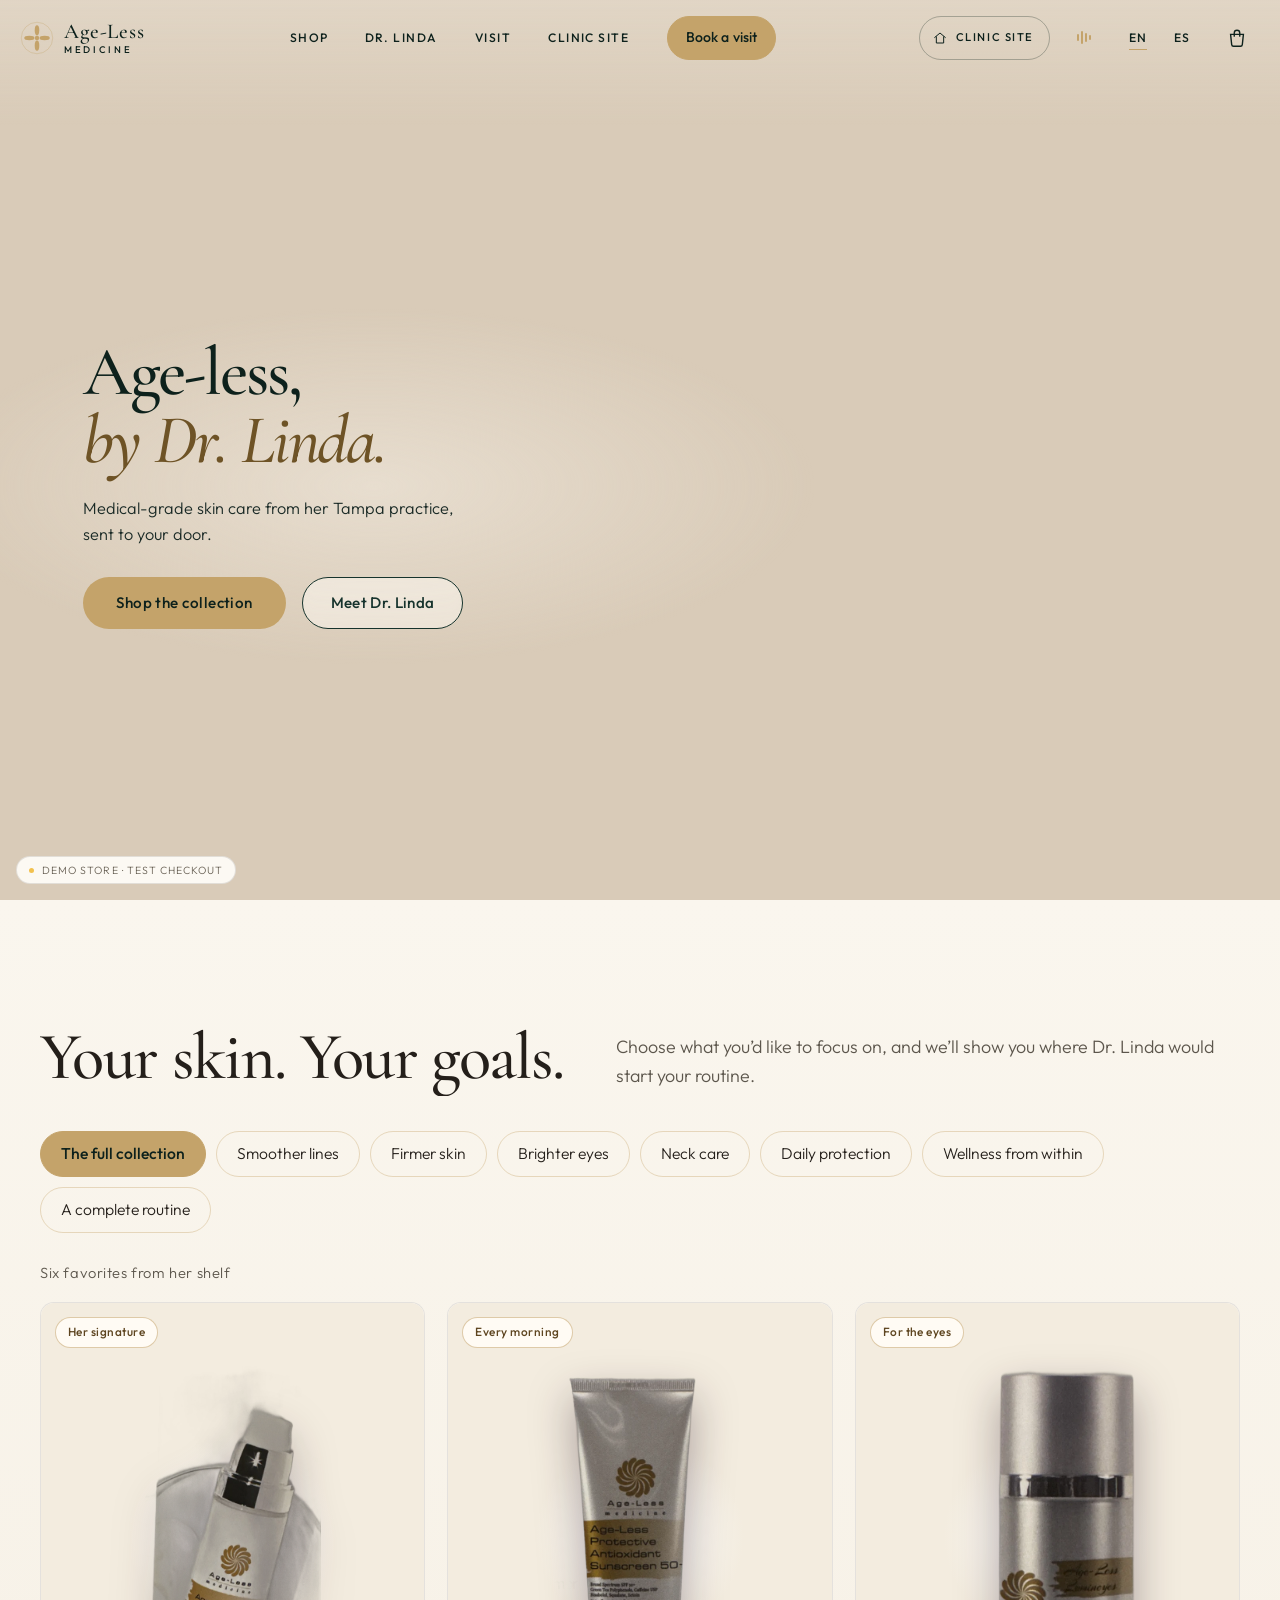
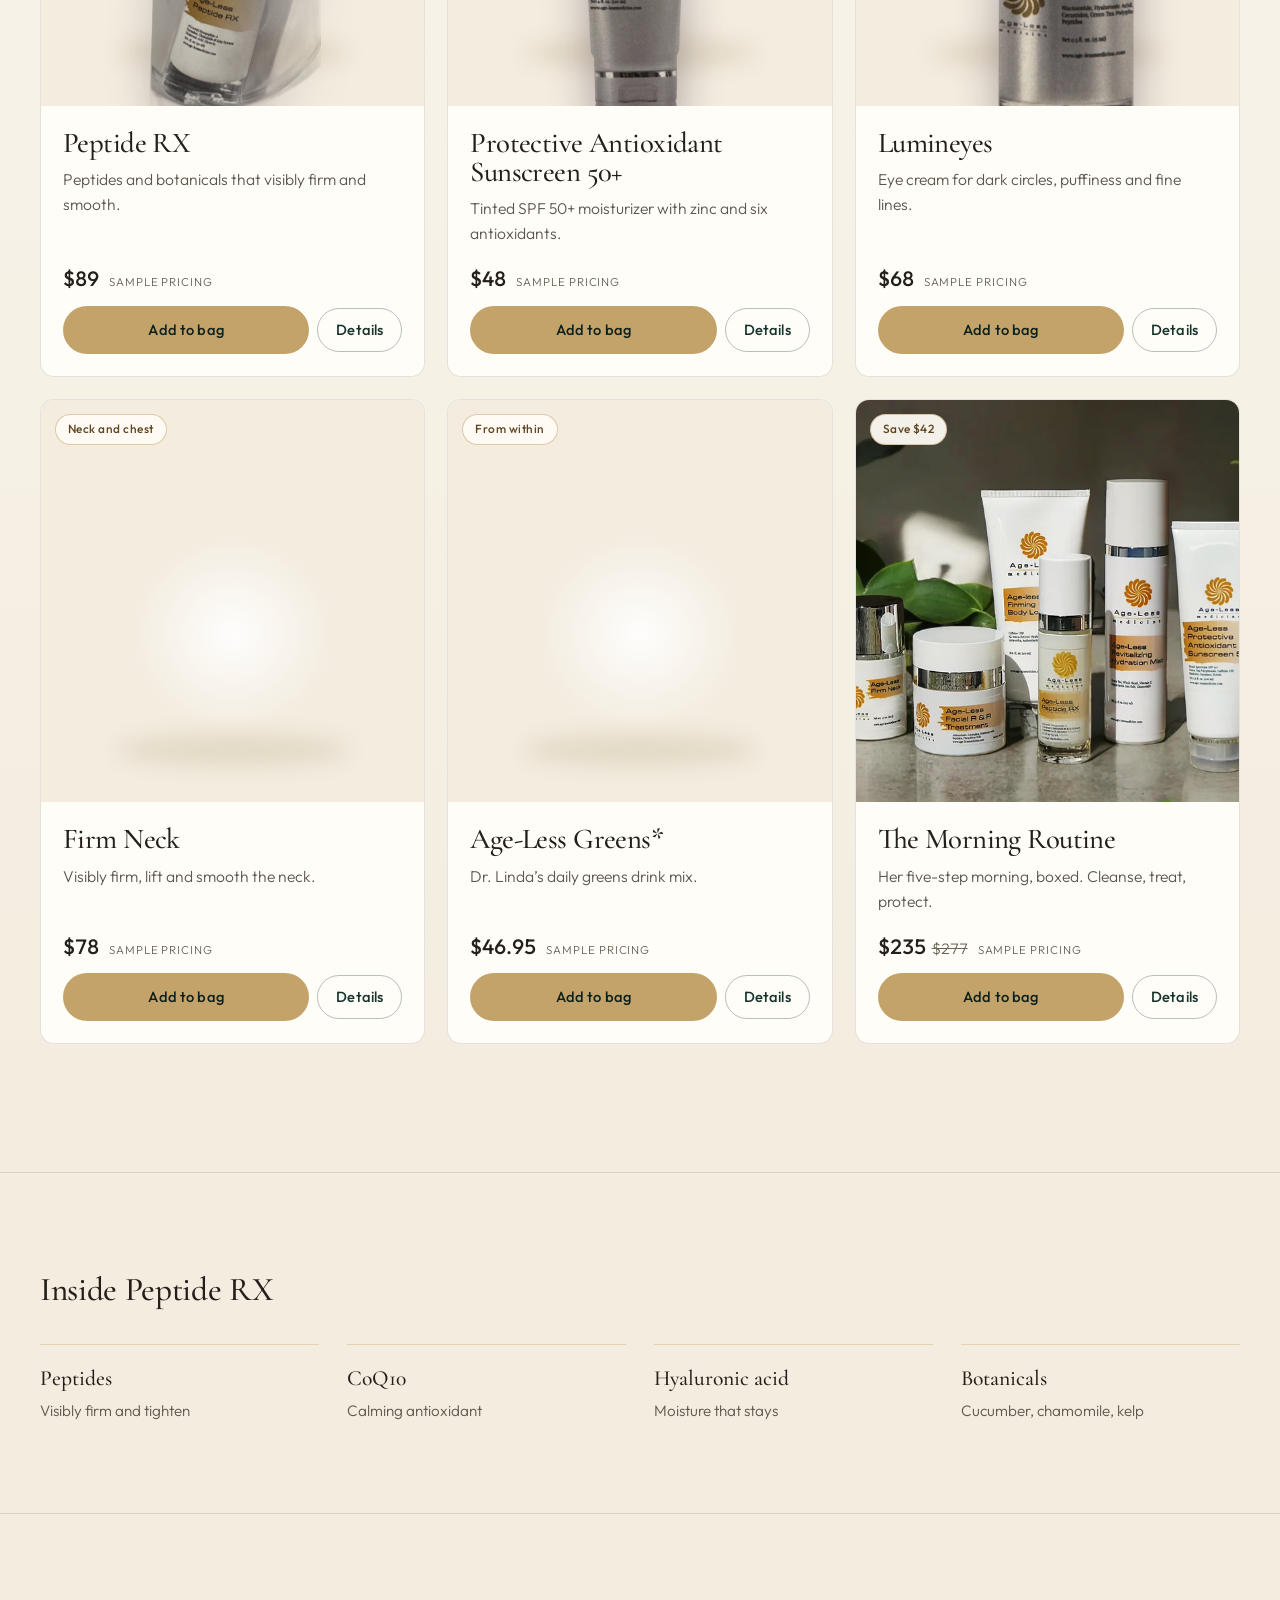
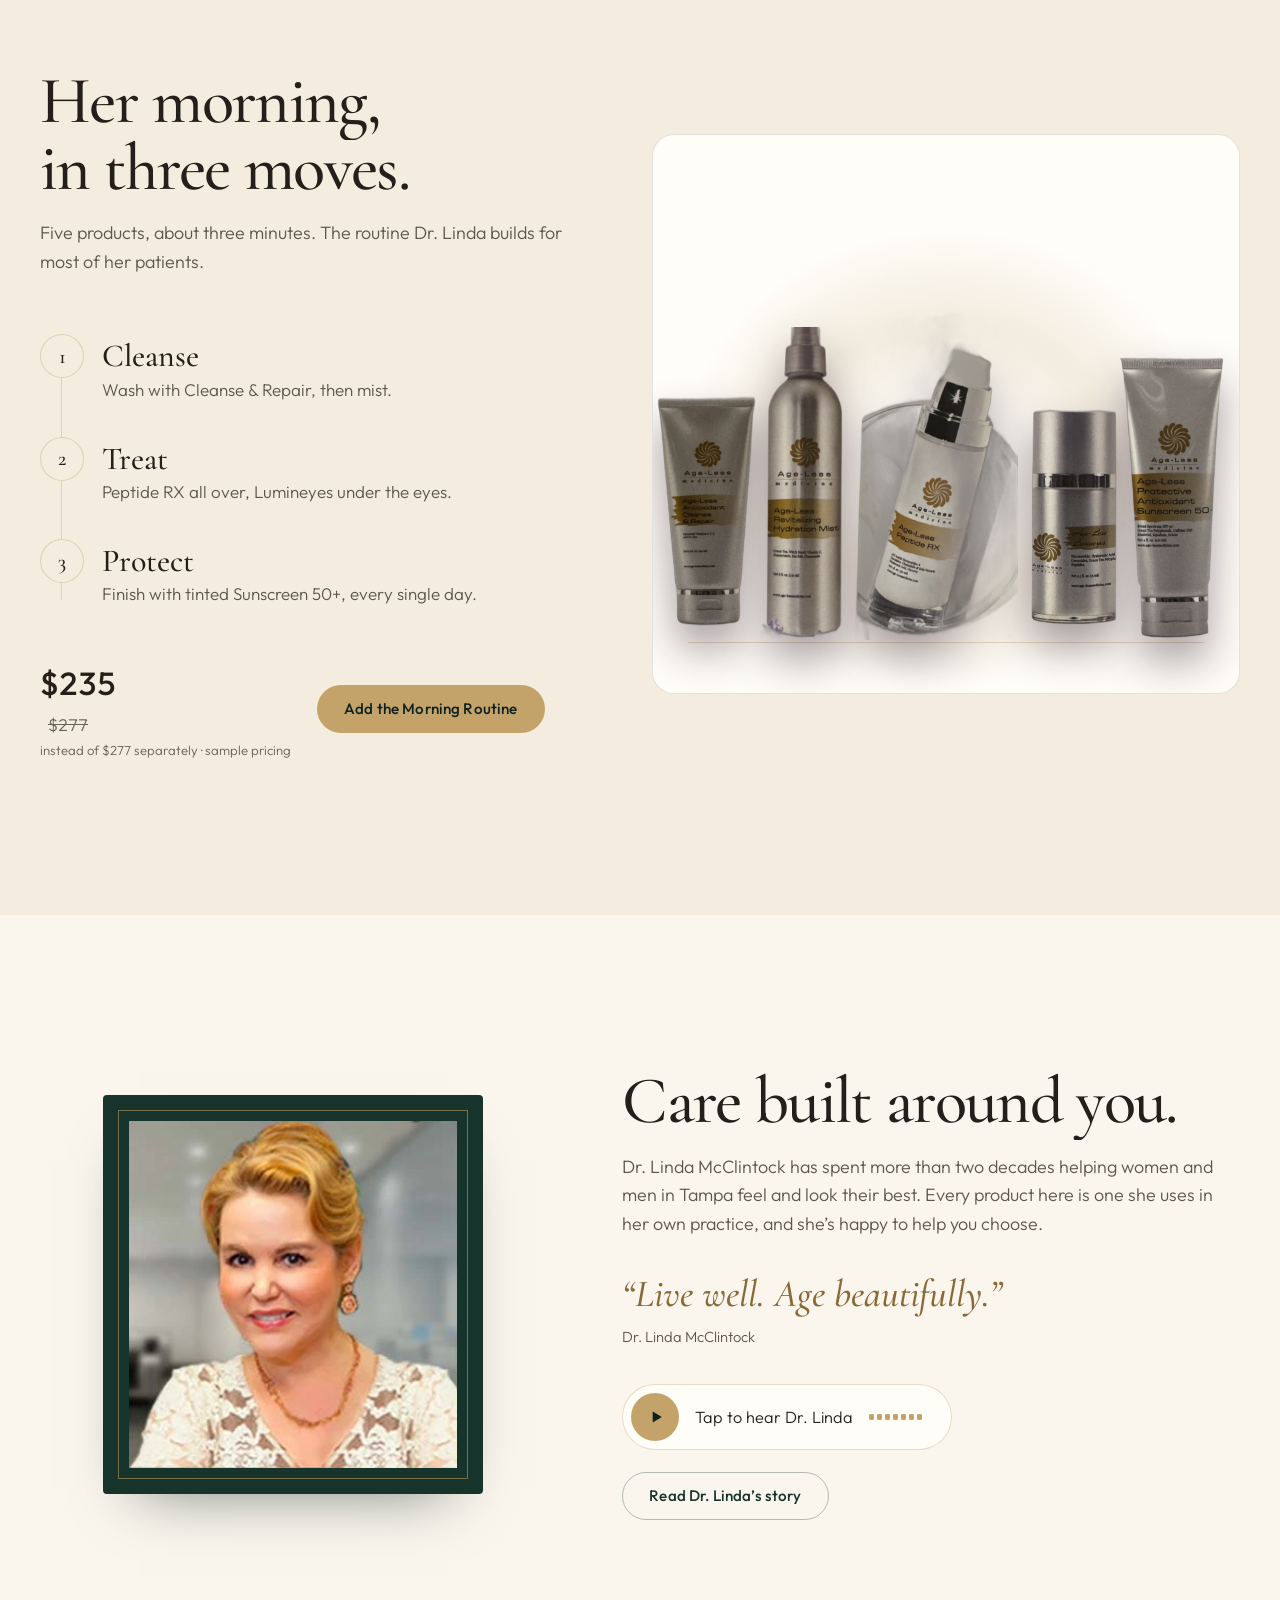
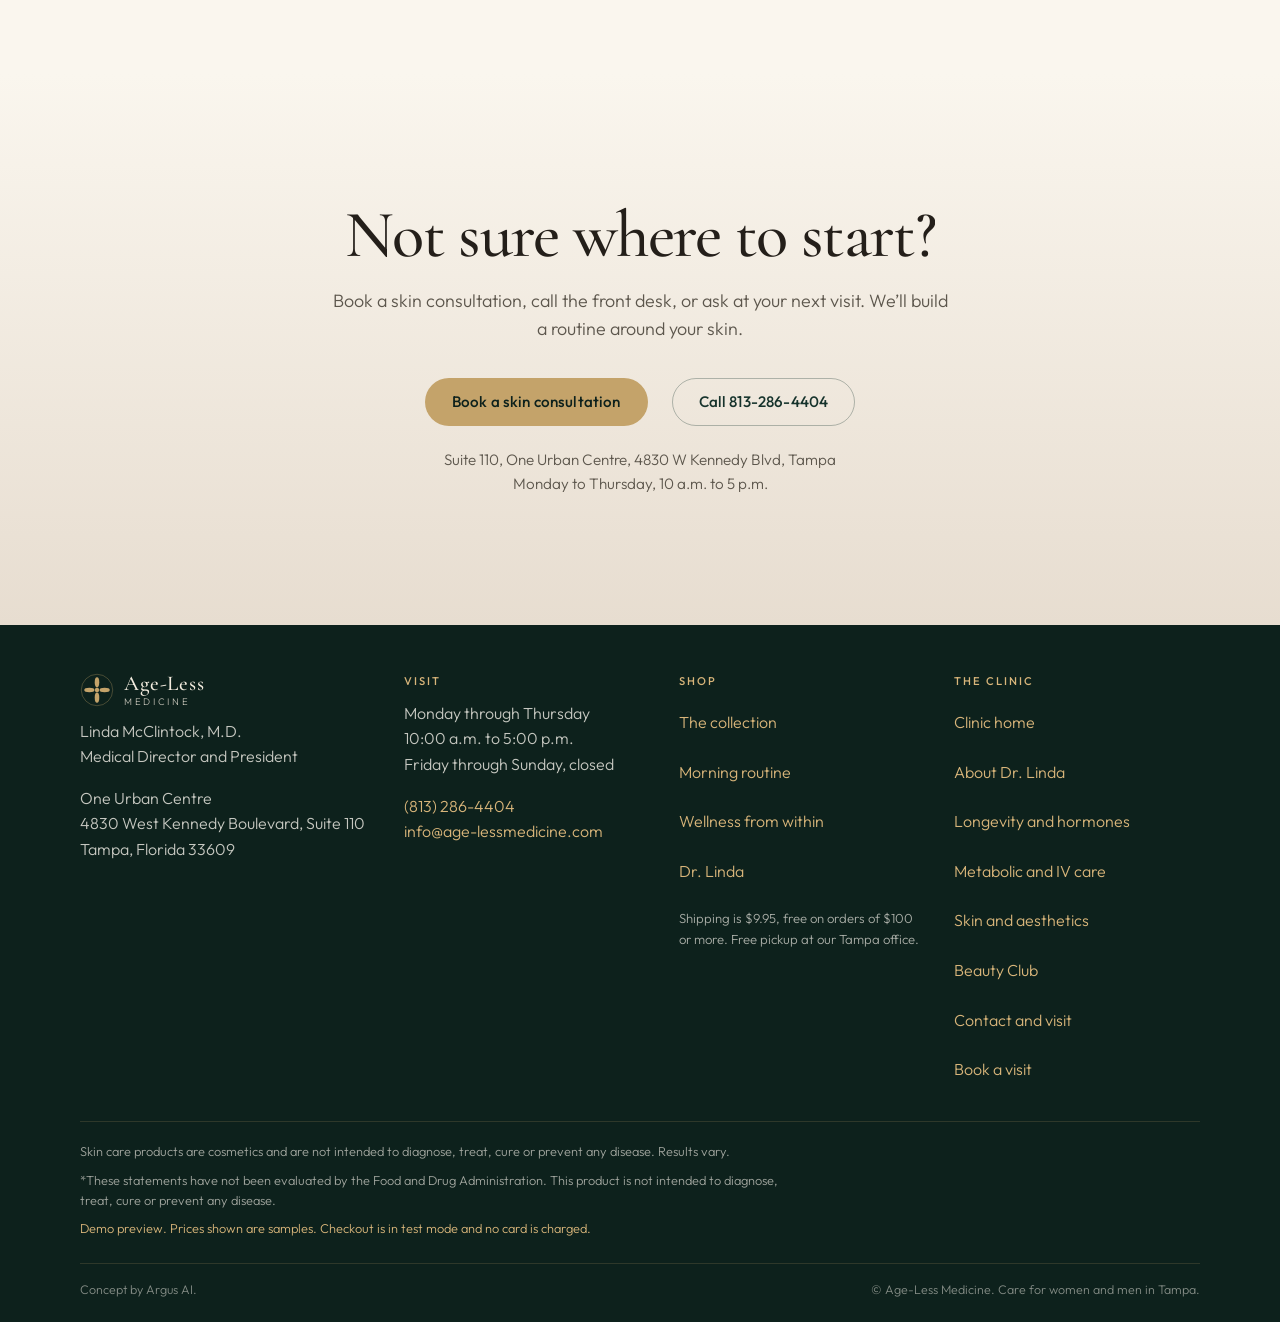
==== site/index.html @ 729b8ded "Premium pass v2: calm shop product images, compositor-only clinic scroll - Shop: remove all product " ====
<!doctype html>
<html lang="en" data-theme="mixed">
<head>
<meta charset="utf-8">
<meta name="viewport" content="width=device-width, initial-scale=1, viewport-fit=cover">
<title>Age-Less Medicine | Skin care by Dr. Linda McClintock</title>
<meta name="description" content="Medical-grade skin care and supplements from Dr. Linda McClintock's Tampa practice. Shop Peptide RX, Lumineyes, Firm Neck, Sunscreen 50+ and more.">
<meta name="robots" content="noindex">
<meta name="theme-color" content="#07120e">
<link rel="icon" href="data:image/svg+xml,%3Csvg xmlns='http://www.w3.org/2000/svg' viewBox='0 0 32 32'%3E%3Ccircle cx='16' cy='16' r='15' fill='%230d211c'/%3E%3Ccircle cx='16' cy='16' r='6' fill='none' stroke='%23d8b57a' stroke-width='3'/%3E%3C/svg%3E">
<link rel="preload" as="image" type="image/webp" media="(min-width: 861px)" href="assets/img/hero-editorial-1400.webp" imagesrcset="assets/img/hero-editorial-1400.webp 1400w, assets/img/hero-editorial.webp 2256w" imagesizes="100vw">
<link rel="preload" as="image" type="image/webp" media="(max-width: 860px)" href="assets/img/hero-ed-sq-780.webp">
<style>html{background:#faf6ee}</style>
<link rel="stylesheet" href="assets/fonts.css?v=20261119-smooth">
<link rel="stylesheet" href="assets/css/style.css?v=20261119-smooth">
<link rel="stylesheet" href="assets/css/heroes.css?v=20261119-smooth">
<link rel="stylesheet" href="assets/css/unify.css?v=20261119-smooth">
<link rel="stylesheet" href="assets/css/premium.css?v=20261119-smooth">
<script>(function(){try{if(!matchMedia("(prefers-reduced-motion: reduce)").matches&&!/[?&]intro=off/.test(location.search)&&!/[?&]layout=full/.test(location.search)&&!sessionStorage.getItem("al-pm-intro")){document.documentElement.classList.add("pm-intro");sessionStorage.setItem("al-pm-intro","1")}}catch(e){}})();</script>
<!-- LAYOUT: clean landing is the default. Add ?layout=full to see the original motion-heavy hero for comparison. -->
<script>(function(){var q=new URLSearchParams(location.search),d=document.documentElement;d.setAttribute('data-layout', q.get('layout') === 'full' ? 'full' : 'clean');
/* HERO MOCKUPS (2026-11-14): ?hero=a..e previews five first-screen directions. No param = B (Editorial), Vito's pick 2026-11-14. ?hero=now shows the earlier dark green clean hero. */
var h=(q.get('hero')||'b').toLowerCase(); if(/^[a-e]$/.test(h) && q.get('layout')!=='full') d.setAttribute('data-hero',h);})();</script>
</head>
<body>
<!-- Age-Less Medicine shop demo. Static, self-contained. Checkout is simulated in JS (test mode)
     unless a Storefront API token is set in assets/js/shopify.js, which sends the bag to the
     Shopify test store's checkout instead. See README.md. -->
<a class="skip" href="#shop" data-i18n="skip">Skip to the shop</a>

<!-- Intro curtain: the gold mark draws, then lifts. Under 1.6s, skipped for reduced motion. -->
<div class="intro" id="intro" aria-hidden="true">
  <svg class="intro-mark" viewBox="0 0 48 48"><circle class="ring-c" cx="24" cy="24" r="22.2" fill="none" stroke="currentColor" stroke-width="0.8"/><g class="petals" fill="currentColor"><circle cx="24" cy="24" r="3.1"/><ellipse cx="24" cy="13.2" rx="3.2" ry="7.2"/><ellipse cx="24" cy="34.8" rx="3.2" ry="7.2"/><ellipse cx="13.2" cy="24" rx="7.2" ry="3.2"/><ellipse cx="34.8" cy="24" rx="7.2" ry="3.2"/></g></svg>
  <div class="intro-word brand-text"><span class="brand-name">Age-Less</span><span class="brand-sub">Medicine</span></div>
</div>

<div class="demo-flag" role="note"><span class="dot"></span><span class="flag-full" data-i18n="demo_flag">Demo store - sample prices - test checkout</span><span class="flag-clean" data-i18n="demo_flag_short">Demo store · test checkout</span></div>

<header class="top" id="top">
  <a class="brand" href="../index.html" data-main-site data-main-aria="brand_aria" aria-label="Age-Less Medicine, clinic home">
    <svg class="brand-mark" viewBox="0 0 48 48" aria-hidden="true">
      <circle cx="24" cy="24" r="22.2" fill="none" stroke="currentColor" stroke-width="1" opacity="0.45"/>
      <g fill="currentColor"><circle cx="24" cy="24" r="3.1"/><ellipse cx="24" cy="13.2" rx="3.2" ry="7.2"/><ellipse cx="24" cy="34.8" rx="3.2" ry="7.2"/><ellipse cx="13.2" cy="24" rx="7.2" ry="3.2"/><ellipse cx="34.8" cy="24" rx="7.2" ry="3.2"/></g>
    </svg>
    <span class="brand-text"><span class="brand-name">Age-Less</span><span class="brand-sub">Medicine</span></span>
  </a>
  <nav class="nav" id="shopNav" aria-label="Main">
    <a href="#shop" data-i18n="nav_shop">Shop</a>
    <a class="nav-full" href="#routine" data-i18n="nav_routine">Morning routine</a>
    <a href="#about" data-i18n="nav_about">Dr. Linda</a>
    <a href="#visit" data-i18n="nav_visit">Visit</a>
    <a class="nav-menu-only" href="../index.html" data-main-site data-i18n="clinic_site">Clinic site</a>
    <a class="btn gold nav-book" href="../index.html#book" data-main-site data-main-hash="#book-skin" data-i18n="book_visit">Book a visit</a>
  </nav>
  <!-- MAIN SITE LINK: relative because the shop demo sits inside the main demo folder.
       In her real two-site setup, point this at the clinic site (age-lessmedicine.com). -->
  <div class="tools">
    <!-- CLINIC LINK (2026-11-14): always visible on every hero, desktop and phone. app.js adds ?lang= -->
    <a class="clinic-link" href="../index.html" data-main-site><svg viewBox="0 0 24 24" aria-hidden="true"><path d="M4 11.2 12 4.5l8 6.7" fill="none" stroke="currentColor" stroke-width="1.5" stroke-linecap="round" stroke-linejoin="round"/><path d="M6.5 9.6V19.5h11V9.6" fill="none" stroke="currentColor" stroke-width="1.5" stroke-linejoin="round"/></svg><span class="cl-long" data-i18n="clinic_site">Clinic site</span><span class="cl-short" data-i18n="clinic_short">Clinic</span></a>
    <a class="back-main" href="../index.html" data-main-site><svg viewBox="0 0 24 24" aria-hidden="true"><path d="M15 5l-7 7 7 7" fill="none" stroke="currentColor" stroke-width="1.6" stroke-linecap="round" stroke-linejoin="round"/></svg><span data-i18n="back_main">Back to Age-Less Medicine</span></a>
    <button class="voice-btn" type="button" data-voice aria-describedby="voice-pop">
      <span class="bars" aria-hidden="true"><i></i><i></i><i></i><i></i></span>
      <span class="lbl" data-i18n="hear">Hear Dr. Linda</span>
    </button>
    <div class="lang" role="group" aria-label="Language / Idioma">
      <button type="button" data-lang="en" aria-pressed="true">EN</button>
      <button type="button" data-lang="es" aria-pressed="false">ES</button>
    </div>
    <button class="bag-btn" type="button" id="bagBtn" aria-label="Bag, 0 items">
      <svg viewBox="0 0 24 24" aria-hidden="true"><path d="M5 8h14l-1.2 11.2a2 2 0 0 1-2 1.8H8.2a2 2 0 0 1-2-1.8L5 8Z" fill="none" stroke="currentColor" stroke-width="1.5"/><path d="M9 10V6.5a3 3 0 0 1 6 0V10" fill="none" stroke="currentColor" stroke-width="1.5" stroke-linecap="round"/></svg>
      <span class="count" id="bagCount">0</span>
    </button>
    <button class="nav-toggle" type="button" aria-expanded="false" aria-controls="shopNav" data-i18n-aria="menu_open" aria-label="Open menu"><span></span></button>
  </div>
</header>

<div class="voice-pop" id="voice-pop" role="status" aria-live="polite" hidden>
  <div class="wave" aria-hidden="true"><i></i><i></i><i></i><i></i><i></i><i></i><i></i><i></i><i></i><i></i><i></i><i></i></div>
  <p data-i18n="voice_soon">Her welcome, in her own voice, is coming soon.</p>
</div>

<main id="main">
  <!-- CLEAN HERO (default): one headline, one line, one button, one straight photo. -->
  <section class="hero-clean" id="heroClean" aria-labelledby="heroCleanTitle">
    <div class="hc-copy">
      <h1 id="heroCleanTitle" class="display"><span data-i18n="hero_title_1">Age-less,</span> <em data-i18n="hero_title_2">by Dr. Linda.</em></h1>
      <p class="hc-sub" data-i18n="hc_sub">Medical-grade skin care from her Tampa practice, sent to your door.</p>
      <div class="hc-actions">
        <a class="btn gold" href="#shop" data-i18n="hc_cta">Shop the collection</a>
        <a class="hc-link" href="#about" data-i18n="hc_link">Meet Dr. Linda</a>
      </div>
    </div>
    <figure class="hc-media">
      <a class="hc-photo" href="#shop">
        <img src="assets/img/hero-lineup.webp" srcset="assets/img/hero-lineup-800.webp 800w, assets/img/hero-lineup.webp 1227w" sizes="(max-width: 860px) 92vw, 660px" data-i18n-alt="hc_alt" alt="Age-Less Medicine skin care lineup on a marble counter: Firm Neck, Facial R &amp; R Treatment, Firming Body Lotion, Peptide RX, Revitalizing Hydration Mist and Protective Antioxidant Sunscreen 50+" width="1227" height="920" loading="lazy" decoding="async">
      </a>
      <figcaption><span data-i18n="hc_cap">The Age-Less collection</span><a class="hc-cap-link" href="#shop" data-i18n="hc_cap_link">Shop all</a></figcaption>
    </figure>
  </section>

  <!-- HERO MOCKUP A "Ivory": warm ivory, deep green type, gold button, large photo. -->
  <section class="hv hv-a" id="heroA" aria-labelledby="heroTA">
    <div class="hv-copy">
      <p class="hv-eyebrow"><span data-i18n="hv_tag">Live well. Age beautifully.</span></p>
      <h1 id="heroTA" class="display hv-title"><span data-i18n="hero_title_1">Age-less,</span> <em data-i18n="hero_title_2">by Dr. Linda.</em></h1>
      <p class="hv-sub" data-i18n="hc_sub">Medical-grade skin care from her Tampa practice, sent to your door.</p>
      <div class="hv-actions">
        <a class="btn gold" href="#shop" data-i18n="hc_cta">Shop the collection</a>
        <a class="hc-link" href="#about" data-i18n="hc_link">Meet Dr. Linda</a>
      </div>
    </div>
    <figure class="hv-media">
      <a class="hv-photo" href="#shop"><img src="assets/img/hero-ed-43.webp" srcset="assets/img/hero-ed-43-820.webp 820w, assets/img/hero-ed-43.webp 1400w" sizes="(max-width: 860px) 92vw, 760px" width="1400" height="1050" loading="lazy" decoding="async" data-i18n-alt="hc_alt" alt="Age-Less Medicine skin care lineup on a marble counter: Firm Neck, Facial R &amp; R Treatment, Firming Body Lotion, Peptide RX, Revitalizing Hydration Mist and Protective Antioxidant Sunscreen 50+"></a>
      <figcaption><span data-i18n="hc_cap">The Age-Less collection</span><a class="hc-cap-link" href="#shop" data-i18n="hc_cap_link">Shop all</a></figcaption>
    </figure>
  </section>

  <!-- HERO MOCKUP B "Editorial": full-bleed campaign photo, type set on the counter. -->
  <section class="hv hv-b" id="heroB" aria-labelledby="heroTB">
    <a class="hv-photo" href="#shop" tabindex="-1">
      <picture>
        <source media="(max-width: 860px)" srcset="assets/img/hero-ed-sq-780.webp 780w, assets/img/hero-ed-sq.webp 1050w" sizes="100vw">
        <img src="assets/img/hero-editorial.webp" srcset="assets/img/hero-editorial-1400.webp 1400w, assets/img/hero-editorial.webp 2256w" sizes="100vw" width="2256" height="1270" fetchpriority="high" decoding="async" data-i18n-alt="hc_alt" alt="Age-Less Medicine skin care lineup on a marble counter: Firm Neck, Facial R &amp; R Treatment, Firming Body Lotion, Peptide RX, Revitalizing Hydration Mist and Protective Antioxidant Sunscreen 50+">
      </picture>
    </a>
    <div class="hv-copy">
      <h1 id="heroTB" class="display hv-title"><span data-i18n="hero_title_1">Age-less,</span> <em data-i18n="hero_title_2">by Dr. Linda.</em></h1>
      <p class="hv-sub" data-i18n="hc_sub">Medical-grade skin care from her Tampa practice, sent to your door.</p>
      <div class="hv-actions">
        <a class="btn gold" href="#shop" data-i18n="hc_cta">Shop the collection</a>
        <a class="hc-link" href="#about" data-i18n="hc_link">Meet Dr. Linda</a>
      </div>
    </div>
  </section>

  <!-- HERO MOCKUP C "Stone Split": 50/50, stone panel with type, photo edge to edge. -->
  <section class="hv hv-c" id="heroC" aria-labelledby="heroTC">
    <div class="hv-panel">
      <div class="hv-copy">
        <p class="hv-eyebrow"><span data-i18n="hv_who">Dr. Linda McClintock</span><i aria-hidden="true"></i><span data-i18n="hv_where">Tampa, Florida</span></p>
        <h1 id="heroTC" class="display hv-title"><span data-i18n="hero_title_1">Age-less,</span> <em data-i18n="hero_title_2">by Dr. Linda.</em></h1>
        <p class="hv-sub" data-i18n="hc_sub">Medical-grade skin care from her Tampa practice, sent to your door.</p>
        <div class="hv-actions">
        <a class="btn gold" href="#shop" data-i18n="hc_cta">Shop the collection</a>
        <a class="hc-link" href="#about" data-i18n="hc_link">Meet Dr. Linda</a>
      </div>
      </div>
      <p class="hv-note" data-i18n="hv_tag">Live well. Age beautifully.</p>
    </div>
    <a class="hv-photo" href="#shop"><img src="assets/img/hero-tall.webp" srcset="assets/img/hero-tall-780.webp 780w, assets/img/hero-tall.webp 1227w" sizes="(max-width: 860px) 100vw, 50vw" width="1227" height="1636" loading="lazy" decoding="async" data-i18n-alt="hc_alt" alt="Age-Less Medicine skin care lineup on a marble counter: Firm Neck, Facial R &amp; R Treatment, Firming Body Lotion, Peptide RX, Revitalizing Hydration Mist and Protective Antioxidant Sunscreen 50+"></a>
  </section>

  <!-- HERO MOCKUP D "Eucalyptus": soft sage monochrome, cream type, arched photo, airy. -->
  <section class="hv hv-d" id="heroD" aria-labelledby="heroTD">
    <a class="hv-photo" href="#shop"><img src="assets/img/hero-arch.webp" srcset="assets/img/hero-arch-700.webp 700w, assets/img/hero-arch.webp 1167w" sizes="(max-width: 860px) 84vw, 560px" width="1167" height="1400" loading="lazy" decoding="async" data-i18n-alt="hc_alt" alt="Age-Less Medicine skin care lineup on a marble counter: Firm Neck, Facial R &amp; R Treatment, Firming Body Lotion, Peptide RX, Revitalizing Hydration Mist and Protective Antioxidant Sunscreen 50+"></a>
    <div class="hv-copy">
      <p class="hv-eyebrow"><span data-i18n="hv_tag">Live well. Age beautifully.</span></p>
      <h1 id="heroTD" class="display hv-title"><span data-i18n="hero_title_1">Age-less,</span> <em data-i18n="hero_title_2">by Dr. Linda.</em></h1>
      <p class="hv-sub" data-i18n="hc_sub">Medical-grade skin care from her Tampa practice, sent to your door.</p>
      <div class="hv-actions">
        <a class="btn gold" href="#shop" data-i18n="hc_cta">Shop the collection</a>
        <a class="hc-link" href="#about" data-i18n="hc_link">Meet Dr. Linda</a>
      </div>
    </div>
  </section>

  <!-- HERO MOCKUP E "Atelier": centered, her tagline as the headline, gold hairlines, panoramic lineup. -->
  <section class="hv hv-e" id="heroE" aria-labelledby="heroTE">
    <div class="hv-copy">
      <p class="hv-eyebrow"><i aria-hidden="true"></i><span data-i18n="hv_e_eyebrow">Age-Less Medicine by Dr. Linda</span><i aria-hidden="true"></i></p>
      <h1 id="heroTE" class="display hv-title"><span data-i18n="hv_e_t1">Live well.</span> <em data-i18n="hv_e_t2">Age beautifully.</em></h1>
      <p class="hv-sub" data-i18n="hc_sub">Medical-grade skin care from her Tampa practice, sent to your door.</p>
      <div class="hv-actions">
        <a class="btn gold" href="#shop" data-i18n="hc_cta">Shop the collection</a>
        <a class="hc-link" href="#about" data-i18n="hc_link">Meet Dr. Linda</a>
      </div>
    </div>
    <figure class="hv-media">
      <a class="hv-photo" href="#shop"><img src="assets/img/hero-ed-wide.webp" srcset="assets/img/hero-ed-wide-1000.webp 1000w, assets/img/hero-ed-wide.webp 1643w" sizes="(max-width: 860px) 100vw, 1000px" width="1643" height="822" loading="lazy" decoding="async" data-i18n-alt="hc_alt" alt="Age-Less Medicine skin care lineup on a marble counter: Firm Neck, Facial R &amp; R Treatment, Firming Body Lotion, Peptide RX, Revitalizing Hydration Mist and Protective Antioxidant Sunscreen 50+"></a>
      <figcaption><span data-i18n="hc_cap">The Age-Less collection</span><a class="hc-cap-link" href="#shop" data-i18n="hc_cap_link">Shop all</a></figcaption>
    </figure>
  </section>
  <!-- HERO: one authored moment. Peptide RX rises out of the dark and turns as you scroll. -->
  <section class="hero hero-full" id="hero" aria-labelledby="heroTitle">
    <div class="hero-sticky">
      <div class="hero-glow" aria-hidden="true"></div>
      <div class="cursor-glow" id="cursorGlow" aria-hidden="true"></div>
      <div class="hero-copy">
        <h1 id="heroTitle" class="display">
          <span class="line"><span class="rise" data-i18n="hero_title_1">Age-less,</span></span>
          <span class="line"><em class="rise" data-i18n="hero_title_2">by Dr. Linda.</em></span>
        </h1>
        <p class="hero-sub fade-in" data-i18n="hero_sub">The same products she trusts in the treatment room, chosen for your skin and sent to your door.</p>
        <div class="hero-ctas fade-in">
          <button class="btn gold" type="button" data-open="peptide-rx"><span data-i18n="hero_cta">Shop Peptide RX</span> <span class="price-chip"><span data-price="89"></span></span></button>
          <a class="btn ghost" href="#shop" data-i18n="hero_cta2">Shop by skin goal</a>
        </div>
        <p class="hero-foot fade-in" data-i18n="hero_kicker_line">Medical-grade skin care from her Tampa practice</p>
      </div>
      <div class="hero-stage" aria-hidden="true">
        <div class="ring r1"></div><div class="ring r2"></div>
        <div class="portal" id="portal">
          <img src="assets/img/peptide-hero.webp" alt="" width="750" height="1420" loading="lazy" decoding="async">
        </div>
        <div class="callout c1"><b data-i18n="call_1">Peptides</b><span data-i18n="call_1b">Visibly firm and tighten</span></div>
        <div class="callout c2"><b data-i18n="call_2">CoQ10</b><span data-i18n="call_2b">Calming antioxidant</span></div>
        <div class="callout c3"><b data-i18n="call_3">Hyaluronic acid</b><span data-i18n="call_3b">Moisture that stays</span></div>
        <div class="callout c4"><b data-i18n="call_4">Botanicals</b><span data-i18n="call_4b">Cucumber, chamomile, kelp</span></div>
      </div>
      <p class="reveal-line" data-i18n="reveal_line">Peptides have been part of her practice for over twenty years. This is the serum she built around them.</p>
      <div class="scroll-cue fade-in" aria-hidden="true"><span data-i18n="scroll">Scroll</span><i></i></div>
    </div>
  </section>

  <!-- SHOP BY SKIN GOAL (framed as goals, after her pamphlet: "Your beauty. Your way.") -->
  <section class="shop" id="shop" aria-labelledby="shopTitle">
    <div class="wrap">
      <div class="shop-head">
        <h2 id="shopTitle" class="display md" data-i18n="concern_title">Your skin. Your&nbsp;goals.</h2>
        <p class="lede" data-i18n="concern_sub">Choose what you'd like to focus on, and we'll show you where Dr. Linda would start your routine.</p>
      </div>
      <div class="chips" role="group" aria-label="Skin goals" data-i18n-aria="goals_aria" id="chips">
        <button type="button" class="chip" data-c="all" aria-pressed="true" data-i18n="c_all">The full collection</button>
        <button type="button" class="chip" data-c="lines" aria-pressed="false" data-i18n="c_lines">Smoother lines</button>
        <button type="button" class="chip" data-c="firm" aria-pressed="false" data-i18n="c_firm">Firmer skin</button>
        <button type="button" class="chip" data-c="eyes" aria-pressed="false" data-i18n="c_eyes">Brighter eyes</button>
        <button type="button" class="chip" data-c="neck" aria-pressed="false" data-i18n="c_neck">Neck care</button>
        <button type="button" class="chip" data-c="sun" aria-pressed="false" data-i18n="c_sun">Daily protection</button>
        <button type="button" class="chip" data-c="inside" aria-pressed="false" data-i18n="c_inside">Wellness from within</button>
        <button type="button" class="chip" data-c="routine" aria-pressed="false" data-i18n="c_routine">A complete routine</button>
      </div>
      <p class="picks" id="picks" aria-live="polite"></p>
      <div class="grid" id="grid"></div>
    </div>
  </section>

  <!-- INGREDIENTS (clean layout): the hero callouts, moved down here as a quiet row -->
  <section class="ingr" id="ingredients" aria-labelledby="ingrTitle">
    <div class="wrap">
      <h2 id="ingrTitle" class="ingr-title" data-i18n="ingr_title">Inside Peptide RX</h2>
      <ul class="ingr-list">
        <li><b data-i18n="call_1">Peptides</b><span data-i18n="call_1b">Visibly firm and tighten</span></li>
        <li><b data-i18n="call_2">CoQ10</b><span data-i18n="call_2b">Calming antioxidant</span></li>
        <li><b data-i18n="call_3">Hyaluronic acid</b><span data-i18n="call_3b">Moisture that stays</span></li>
        <li><b data-i18n="call_4">Botanicals</b><span data-i18n="call_4b">Cucumber, chamomile, kelp</span></li>
      </ul>
    </div>
  </section>

  <!-- MORNING ROUTINE: steps light up as you scroll -->
  <section class="routine" id="routine" aria-labelledby="routineTitle">
    <div class="wrap routine-wrap">
      <div class="routine-copy">
        <h2 id="routineTitle" class="display md" data-i18n="routine_title">Her morning, in three moves.</h2>
        <p class="lede" data-i18n="routine_sub">Five products, about three minutes.</p>
        <ol class="steps" id="steps">
          <li class="step" data-step="0"><span class="n">1</span><div><h3 data-i18n="step_1">Cleanse</h3><p data-i18n="step_1b">Wash with Cleanse &amp; Repair, then mist.</p></div></li>
          <li class="step" data-step="1"><span class="n">2</span><div><h3 data-i18n="step_2">Treat</h3><p data-i18n="step_2b">Peptide RX all over, Lumineyes under the eyes.</p></div></li>
          <li class="step" data-step="2"><span class="n">3</span><div><h3 data-i18n="step_3">Protect</h3><p data-i18n="step_3b">Finish with tinted Sunscreen 50+, every single day.</p></div></li>
        </ol>
        <div class="routine-buy">
          <div class="rp"><span class="big" data-price="235"></span> <s data-price="277"></s><small><span data-i18n="routine_price_note">instead of $277 separately</span> · <span data-i18n="sample">sample pricing</span></small></div>
          <button class="btn gold" type="button" data-add="morning-routine" data-i18n="routine_cta">Add the Morning Routine</button>
        </div>
      </div>
      <div class="shelf" id="shelf" aria-hidden="true">
        <div class="shelf-line"></div>
        <img data-g="0" src="assets/img/cleanse-repair.webp" alt="" width="458" height="900" loading="lazy" decoding="async">
        <img data-g="0" src="assets/img/hydration-mist.webp" alt="" width="294" height="900" loading="lazy" decoding="async">
        <img data-g="1" src="assets/img/peptide-rx.webp" alt="" width="451" height="900" loading="lazy" decoding="async">
        <img data-g="1" src="assets/img/lumineyes.webp" alt="" width="423" height="900" loading="lazy" decoding="async">
        <img data-g="2" src="assets/img/sunscreen-50.webp" alt="" width="442" height="900" loading="lazy" decoding="async">
      </div>
    </div>
  </section>

  <!-- DR. LINDA -->
  <section class="about" id="about" aria-labelledby="aboutTitle">
    <div class="wrap about-wrap">
      <figure class="about-photo">
        <img src="assets/img/dr-linda.webp" alt="Dr. Linda McClintock" data-i18n-alt="about_photo_alt" width="302" height="319" loading="lazy" decoding="async">
      </figure>
      <div class="about-copy">
        <h2 id="aboutTitle" class="display md" data-i18n="about_title">Care built around you.</h2>
        <p class="lede" data-i18n="about_body"></p>
        <blockquote><p data-i18n="about_quote">"Live well. Age beautifully."</p><cite data-i18n="about_sign">Dr. Linda McClintock</cite></blockquote>
        <button class="voice-big" type="button" data-voice>
          <span class="play" aria-hidden="true"><svg viewBox="0 0 24 24"><path d="M8 5.5v13l11-6.5-11-6.5Z" fill="currentColor"/></svg></span>
          <span data-i18n="voice_cta">Tap to hear Dr. Linda</span>
          <span class="wave sm" aria-hidden="true"><i></i><i></i><i></i><i></i><i></i><i></i><i></i></span>
        </button>
        <p class="about-more"><a class="btn ghost" href="../about.html" data-main-site data-main-path="about.html" data-i18n="about_story">Read Dr. Linda's story</a></p>
      </div>
    </div>
  </section>

  <section class="visit" id="visit" aria-labelledby="visitTitle">
    <div class="wrap visit-wrap">
      <h2 id="visitTitle" class="display md" data-i18n="visit_title">Not sure where to start?</h2>
      <p class="lede" data-i18n="visit_body"></p>
      <div class="visit-row">
        <a class="btn gold" href="../index.html#book" data-main-site data-main-hash="#book-skin" data-i18n="book_consult">Book a skin consultation</a>
        <a class="btn ghost" href="tel:+18132864404" data-i18n="visit_call">Call 813-286-4404</a>
      </div>
      <p class="where"><span data-i18n="visit_where"></span><br><span data-i18n="visit_hours">Monday to Thursday, 10 a.m. to 5 p.m.</span></p>
    </div>
  </section>
</main>

<!-- FOOTER: same structure as the clinic site footer (build.py footer()). Clinic links carry ?lang= via app.js. -->
<footer class="site-foot">
  <div class="wrap foot-grid">
    <div>
      <a class="brand" href="../index.html" data-main-site data-main-aria="brand_aria" aria-label="Age-Less Medicine, clinic home">
        <svg class="brand-mark" viewBox="0 0 48 48" aria-hidden="true">
          <circle cx="24" cy="24" r="22.2" fill="none" stroke="currentColor" stroke-width="1" opacity="0.45"/>
          <g fill="currentColor"><circle cx="24" cy="24" r="3.1"/><ellipse cx="24" cy="13.2" rx="3.2" ry="7.2"/><ellipse cx="24" cy="34.8" rx="3.2" ry="7.2"/><ellipse cx="13.2" cy="24" rx="7.2" ry="3.2"/><ellipse cx="34.8" cy="24" rx="7.2" ry="3.2"/></g>
        </svg>
        <span class="brand-text"><span class="brand-name">Age-Less</span><span class="brand-sub">Medicine</span></span>
      </a>
      <p>Linda McClintock, M.D.<br><span data-i18n="f_director">Medical Director and President</span></p>
      <p>One Urban Centre<br>4830 West Kennedy Boulevard, Suite 110<br>Tampa, Florida 33609</p>
    </div>
    <div>
      <h2 data-i18n="nav_visit">Visit</h2>
      <p><span data-i18n="f_hours1">Monday through Thursday</span><br><span data-i18n="f_hours2">10:00 a.m. to 5:00 p.m.</span><br><span data-i18n="f_hours3">Friday through Sunday, closed</span></p>
      <p><a href="tel:+18132864404">(813) 286-4404</a><br><a href="mailto:info@age-lessmedicine.com">info@age-lessmedicine.com</a></p>
    </div>
    <div>
      <h2 data-i18n="nav_shop">Shop</h2>
      <ul class="foot-list">
        <li><a href="#shop" data-i18n="f_collection">The collection</a></li>
        <li><a href="#routine" data-i18n="nav_routine">Morning routine</a></li>
        <li><a href="?goal=inside#shop" data-goal="inside" data-i18n="c_inside">Wellness from within</a></li>
        <li><a href="#about" data-i18n="nav_about">Dr. Linda</a></li>
      </ul>
      <p class="foot-ship" data-i18n="ship_note">Shipping is $9.95, free on orders of $100 or more. Free pickup at our Tampa office.</p>
    </div>
    <div>
      <h2 data-i18n="f_clinic">The clinic</h2>
      <ul class="foot-list">
        <li><a href="../index.html" data-main-site data-i18n="f_clinic_home">Clinic home</a></li>
        <li><a href="../about.html" data-main-site data-main-path="about.html" data-i18n="f_about">About Dr. Linda</a></li>
        <li><a href="../longevity.html" data-main-site data-main-path="longevity.html" data-i18n="f_long">Longevity and hormones</a></li>
        <li><a href="../metabolic.html" data-main-site data-main-path="metabolic.html" data-i18n="f_meta">Metabolic and IV care</a></li>
        <li><a href="../aesthetics.html" data-main-site data-main-path="aesthetics.html" data-i18n="f_skin">Skin and aesthetics</a></li>
        <li><a href="../beauty-club.html" data-main-site data-main-path="beauty-club.html">Beauty Club</a></li>
        <li><a href="../contact.html" data-main-site data-main-path="contact.html" data-i18n="f_contact">Contact and visit</a></li>
        <li><a href="../index.html#book" data-main-site data-main-hash="#book" data-i18n="book_visit">Book a visit</a></li>
      </ul>
    </div>
  </div>
  <div class="wrap foot-legal">
    <p data-i18n="foot_disc"></p>
    <p data-i18n="foot_supp"></p>
    <p class="demo-note" data-i18n="foot_demo"></p>
  </div>
  <div class="wrap legal">
    <p data-i18n="f_concept">Concept by Argus AI.</p>
    <p data-i18n="f_copy">&copy; Age-Less Medicine. Care for women and men in Tampa.</p>
  </div>
</footer>

<!-- Phone Call / Book bar, same as the clinic site's -->
<div class="book-bar" role="region" aria-label="Quick booking" data-i18n-aria="quick_book">
  <a class="btn ghost" href="tel:+18132864404" data-i18n="call">Call</a>
  <a class="btn gold" href="../index.html#book" data-main-site data-main-hash="#book-skin" data-i18n="book_visit">Book a visit</a>
</div>

<!-- Product drawer -->
<div class="scrim" id="scrim" hidden></div>
<aside class="drawer" id="drawer" role="dialog" aria-modal="true" aria-labelledby="drawerTitle" hidden>
  <button class="x" type="button" data-close aria-label="Close"><svg viewBox="0 0 24 24"><path d="M6 6l12 12M18 6 6 18" stroke="currentColor" stroke-width="1.6" stroke-linecap="round"/></svg></button>
  <div class="drawer-body" id="drawerBody"></div>
</aside>

<!-- Cart -->
<aside class="cart" id="cart" role="dialog" aria-modal="true" aria-labelledby="cartTitle" hidden>
  <div class="cart-head"><h2 id="cartTitle" data-i18n="cart_title">Your bag</h2><button class="x" type="button" data-close aria-label="Close"><svg viewBox="0 0 24 24"><path d="M6 6l12 12M18 6 6 18" stroke="currentColor" stroke-width="1.6" stroke-linecap="round"/></svg></button></div>
  <div class="ship-meter" id="shipMeter"><p></p><div class="bar"><i></i></div></div>
  <ul class="lines" id="cartLines"></ul>
  <div class="cart-empty" id="cartEmpty"><p data-i18n="cart_empty">Your bag is empty.</p><button class="btn ghost" type="button" data-goto-shop data-i18n="cart_empty_cta">Find your first product</button></div>
  <div class="cart-foot" id="cartFoot">
    <div class="row"><span data-i18n="subtotal">Subtotal</span><b id="cartSub"></b></div>
    <p class="fine"><span data-i18n="taxes_note">Shipping and tax at checkout</span> · <span data-i18n="sample">sample pricing</span></p>
    <p class="fine ship-note" data-i18n="ship_note">Shipping is $9.95, free on orders of $100 or more. Free pickup at our Tampa office.</p>
    <button class="btn gold wide" type="button" id="toCheckout" data-i18n="checkout">Checkout</button>
  </div>
</aside>

<!-- Checkout (same page). SHOPIFY PLUG-IN POINT: in the live build this panel is replaced by
     Shopify's hosted checkout (checkoutUrl from the Storefront API cart) or the Buy Button checkout popup. -->
<div class="checkout" id="checkout" role="dialog" aria-modal="true" aria-labelledby="coTitle" hidden>
  <div class="co-banner" role="note"><svg viewBox="0 0 24 24" aria-hidden="true"><path d="M12 3 2 20h20L12 3Z" fill="none" stroke="currentColor" stroke-width="1.6" stroke-linejoin="round"/><path d="M12 10v4M12 17h.01" stroke="currentColor" stroke-width="1.8" stroke-linecap="round"/></svg><span data-i18n="test_banner">Test mode - no real charge</span></div>
  <div class="co-shell">
    <div class="co-main">
      <div class="co-top">
        <h2 id="coTitle" data-i18n="co_title">Checkout</h2>
        <button class="x" type="button" data-close aria-label="Close"><svg viewBox="0 0 24 24"><path d="M6 6l12 12M18 6 6 18" stroke="currentColor" stroke-width="1.6" stroke-linecap="round"/></svg></button>
      </div>
      <ol class="co-steps" id="coSteps"><li class="on" data-i18n="co_step1">Details</li><li data-i18n="co_step2">Payment</li><li data-i18n="co_step3">Done</li></ol>

      <form class="co-pane" id="paneDetails" novalidate>
        <div class="express">
          <p class="lbl" data-i18n="express">Express checkout</p>
          <div class="express-row">
            <button type="button" class="xpay shop" data-express>Shop<b>Pay</b></button>
            <button type="button" class="xpay apple" data-express><svg viewBox="0 0 24 24" aria-hidden="true"><path fill="currentColor" d="M16.4 12.6c0-2.4 2-3.5 2-3.6-1.1-1.6-2.8-1.8-3.4-1.8-1.4-.1-2.8.9-3.5.9-.7 0-1.8-.8-3-.8-1.5 0-3 .9-3.8 2.3-1.6 2.8-.4 7 1.2 9.3.8 1.1 1.7 2.4 2.9 2.3 1.2 0 1.6-.7 3-.7s1.8.7 3 .7c1.3 0 2.1-1.1 2.8-2.3.9-1.3 1.3-2.6 1.3-2.6s-2.5-1-2.5-3.7ZM14.2 5.6c.6-.8 1.1-1.9 1-3-1 0-2.1.7-2.8 1.5-.6.7-1.1 1.8-1 2.9 1 .1 2.1-.6 2.8-1.4Z"/></svg>Pay</button>
          </div>
          <p class="or"><span data-i18n="or">or</span></p>
        </div>
        <fieldset>
          <legend data-i18n="contact">Contact</legend>
          <label class="f full"><span data-i18n="email">Email</span><input name="email" type="email" autocomplete="email" required></label>
          <label class="f full"><span data-i18n="phone">Phone (optional)</span><input name="phone" type="tel" autocomplete="tel"></label>
        </fieldset>
        <fieldset>
          <legend data-i18n="method">How do you want it?</legend>
          <div class="methods">
            <label class="method"><input type="radio" name="method" value="ship" checked><span><b data-i18n="m_ship">Ship to me</b><small data-i18n="m_ship_b">3 to 5 business days</small></span><em id="shipCost"></em></label>
            <label class="method"><input type="radio" name="method" value="pickup"><span><b data-i18n="m_pick">Pick up at the clinic</b><small data-i18n="m_pick_b">Ready next business day, Suite 110</small></span><em data-i18n="free">Free</em></label>
          </div>
        </fieldset>
        <fieldset id="addrSet">
          <legend data-i18n="delivery">Delivery</legend>
          <div class="two">
            <label class="f"><span data-i18n="first">First name</span><input name="first" autocomplete="given-name" required></label>
            <label class="f"><span data-i18n="last">Last name</span><input name="last" autocomplete="family-name" required></label>
          </div>
          <label class="f full"><span data-i18n="address">Address</span><input name="address" autocomplete="street-address" required></label>
          <div class="three">
            <label class="f"><span data-i18n="city">City</span><input name="city" autocomplete="address-level2" required></label>
            <label class="f"><span data-i18n="state">State</span><input name="state" autocomplete="address-level1" value="FL" required></label>
            <label class="f"><span data-i18n="zip">ZIP code</span><input name="zip" inputmode="numeric" autocomplete="postal-code" required></label>
          </div>
        </fieldset>
        <div class="co-actions">
          <button type="button" class="link" id="fillTest" data-i18n="fill_test">Fill test details</button>
          <button type="submit" class="btn gold" data-i18n="continue">Continue to payment</button>
        </div>
      </form>

      <form class="co-pane" id="panePay" novalidate hidden>
        <p class="hint" data-i18n="test_card_hint">Test card prefilled.</p>
        <div class="cardbox">
          <label class="f full"><span data-i18n="card">Card number</span><input name="card" inputmode="numeric" autocomplete="cc-number" value="4242 4242 4242 4242" required></label>
          <div class="two">
            <label class="f"><span data-i18n="exp">MM / YY</span><input name="exp" autocomplete="cc-exp" value="12 / 29" required></label>
            <label class="f"><span data-i18n="cvc">CVC</span><input name="cvc" inputmode="numeric" autocomplete="cc-csc" value="123" required></label>
          </div>
          <label class="f full"><span data-i18n="name_on">Name on card</span><input name="cardname" autocomplete="cc-name" required></label>
        </div>
        <div class="co-actions">
          <button type="button" class="link" id="backDetails" data-i18n="back">Back</button>
          <button type="submit" class="btn gold" id="payBtn"><span class="spinner" aria-hidden="true"></span><span class="idle"><span data-i18n="pay">Pay</span> <span id="payAmt"></span></span><span class="proc" data-i18n="processing">Processing</span></button>
        </div>
      </form>

      <div class="co-pane done" id="paneDone" hidden tabindex="-1">
        <div class="celebrate" aria-hidden="true"><span class="halo"></span><span class="sparks" id="sparks"></span></div>
        <svg class="check" viewBox="0 0 52 52" aria-hidden="true"><circle cx="26" cy="26" r="24" fill="none" stroke="currentColor" stroke-width="2"/><path d="M15 27l7 7 15-16" fill="none" stroke="currentColor" stroke-width="2.6" stroke-linecap="round" stroke-linejoin="round"/></svg>
        <h3 data-i18n="done_title">Thank you. Your order is in.</h3>
        <p id="doneBody"></p>
        <p id="doneWhen"></p>
        <p class="fine" data-i18n="done_live"></p>
        <button type="button" class="btn ghost" id="keepShopping" data-i18n="keep">Keep shopping</button>
      </div>
    </div>
    <aside class="co-summary" aria-label="Order summary">
      <h3 data-i18n="summary">Order summary</h3>
      <ul id="coLines"></ul>
      <div class="row"><span data-i18n="subtotal">Subtotal</span><b id="coSub"></b></div>
      <div class="row"><span data-i18n="shipping">Shipping</span><b id="coShip"></b></div>
      <div class="row"><span data-i18n="tax">Estimated tax</span><b id="coTax"></b></div>
      <div class="row total"><span data-i18n="total">Total</span><b id="coTotal"></b></div>
      <p class="fine" data-i18n="sample">sample pricing</p>
    </aside>
  </div>
</div>

<div class="toast" id="toast" role="status" aria-live="polite"></div>

<script src="assets/js/data.js?v=20261119-smooth"></script>
<script src="assets/js/heroes.js?v=20261119-smooth"></script>
<script src="assets/js/shopify.js?v=20261119-smooth"></script>
<script src="assets/js/motion.js?v=20261119-smooth"></script>
<script src="assets/js/app.js?v=20261119-smooth"></script>
<script src="assets/js/premium.js?v=20261119-smooth"></script>
</body>
</html>
---- site/assets/fonts.css ----
@font-face{font-family:'Cormorant Garamond';font-style:italic;font-weight:500;font-display:swap;src:url(fonts/CormorantGaramond-500i.woff2) format('woff2');}
@font-face{font-family:'Cormorant Garamond';font-style:normal;font-weight:500;font-display:swap;src:url(fonts/CormorantGaramond-500.woff2) format('woff2');}
@font-face{font-family:'Cormorant Garamond';font-style:normal;font-weight:600;font-display:swap;src:url(fonts/CormorantGaramond-600.woff2) format('woff2');}
@font-face{font-family:'Outfit';font-style:normal;font-weight:300;font-display:swap;src:url(fonts/Outfit-300.woff2) format('woff2');}
@font-face{font-family:'Outfit';font-style:normal;font-weight:400;font-display:swap;src:url(fonts/Outfit-400.woff2) format('woff2');}
@font-face{font-family:'Outfit';font-style:normal;font-weight:500;font-display:swap;src:url(fonts/Outfit-500.woff2) format('woff2');}
@font-face{font-family:'Outfit';font-style:normal;font-weight:600;font-display:swap;src:url(fonts/Outfit-600.woff2) format('woff2');}
---- site/assets/css/style.css ----
/* Age-Less Medicine shop demo.
   PALETTE SWAP: every color lives in the variables below. Dark luxe is the default.
   Add ?theme=light to the URL (or set data-theme="light" on <html>) to preview a bright version.
   Add ?theme=mixed for green hero + cream shop. */
:root {
  /* Matched to the main Age-Less demo (css/styles.css): same deep green family (--green #16332c,
     --green-2 #0d211c, --green-3 #1e4339), same golds (#c4a36a / #d8b57a), same ivory (#f3ecdf),
     same fonts (Cormorant Garamond + Outfit). The shop runs it darker and bolder. */
  --bg: #07120e;
  --bg-2: #0d211c;
  --plum: #11291f;
  --plum-2: #1e4339;
  --surface: #0f1f1a;
  --surface-2: #142a23;
  --ink: #f3ecdf;
  --muted: #c9c1b2;
  --soft: #9b9586;
  --gold: #c4a36a;
  --gold-2: #d8b57a;
  --gold-ink: #0d211c;
  --line: rgba(196, 163, 106, 0.3);
  --line-2: rgba(243, 236, 223, 0.12);
  --spot: radial-gradient(72% 66% at 50% 56%, #faf6ee 0%, #e7ddd0 28%, rgba(231, 221, 208, 0.55) 46%, rgba(231, 221, 208, 0.18) 62%, rgba(231, 221, 208, 0.05) 74%, rgba(231, 221, 208, 0) 86%);
  --spot-floor: rgba(196, 163, 106, 0.16);
  --warn-bg: #f2c14e;
  --warn-ink: #241500;
  --error: #ff9b8a;
  --ok: #9fdcb0;
  --shadow: 0 30px 60px -20px rgba(0, 0, 0, 0.6);
  --serif: "Cormorant Garamond", "Iowan Old Style", Georgia, serif;
  --sans: "Outfit", "Avenir Next", system-ui, sans-serif;
  /* Motion tokens (Emil Kowalski's curves) */
  --ease-out: cubic-bezier(0.23, 1, 0.32, 1);
  --ease-in-out: cubic-bezier(0.77, 0, 0.175, 1);
  --ease-drawer: cubic-bezier(0.32, 0.72, 0, 1);
  --r: 14px;
  --header-h: 72px;
  --flag-h: 30px;
  color-scheme: dark;
}
/* Bright option = the main demo's own cream palette (?theme=light) */
:root[data-theme="light"],
:root[data-theme="mixed"] {
  --bg: #faf6ee;
  --bg-2: #f3ecdf;
  --plum: #e7ddd0;
  --plum-2: #e7ddd0;
  --surface: #fffdf8;
  --surface-2: #f3ecdf;
  --ink: #241f1a;
  --muted: #5c564c;
  --soft: #7a7266;
  --gold: #c4a36a;
  --gold-2: #8a6936;
  --gold-ink: #0d211c;
  --line: rgba(196, 163, 106, 0.38);
  --line-2: rgba(36, 31, 26, 0.12);
  --spot: radial-gradient(60% 55% at 50% 58%, #ffffff 0%, #f3ecdf 45%, rgba(243, 236, 223, 0) 75%);
  --spot-floor: rgba(138, 105, 54, 0.14);
  --error: #b3261e;
  --shadow: 0 24px 50px rgba(13, 33, 28, 0.12);
  color-scheme: light;
}
:root[data-theme="light"] .hero-glow { background: radial-gradient(40% 50% at 72% 52%, rgba(196, 163, 106, 0.18) 0%, transparent 70%); }
:root[data-theme="light"] .lang button[aria-pressed="true"],
:root[data-theme="mixed"] .top:not(.on-dark) .lang button[aria-pressed="true"] { background: #16332c; color: #faf6ee; }

/* MIXED theme (?theme=mixed): dramatic green only for the Peptide RX hero, then her cream and gold.
   The hero (and the header/flag while they sit over it) get a lifted green so it reads as green, not black. */
:root[data-theme="mixed"] .hero,
:root[data-theme="mixed"] .intro,
:root[data-theme="mixed"] .top.on-dark,
:root[data-theme="mixed"] .demo-flag.on-dark {
  --bg: #16392f;
  --bg-2: #1a4236;
  --plum: #1e4339;
  --plum-2: #2c5c4d;
  --surface: #1c4237;
  --surface-2: #224a3e;
  --ink: #f3ecdf;
  --muted: #d5cebf;
  --soft: #a9b3a6;
  --gold: #c4a36a;
  --gold-2: #dcbb80;
  --gold-ink: #0d211c;
  --line: rgba(216, 181, 122, 0.34);
  --line-2: rgba(243, 236, 223, 0.14);
  color: var(--ink);
}
:root[data-theme="mixed"] .hero { background: var(--bg); }
:root[data-theme="mixed"] .hero-glow { background:
  radial-gradient(42% 52% at 72% 52%, rgba(64, 120, 100, 0.55) 0%, transparent 70%),
  radial-gradient(30% 30% at 74% 56%, rgba(216, 181, 122, 0.2) 0%, transparent 70%); }
:root[data-theme="mixed"] .demo-flag.on-dark { background: #12302a; }
:root[data-theme="mixed"] .portal::after { background: linear-gradient(180deg, rgba(22, 57, 47, 0) 60%, rgba(22, 57, 47, 0.45) 100%); }
/* Smooth hand-off from the green hero into cream */
:root[data-theme="mixed"] .top.solid:not(.on-dark) { background: color-mix(in srgb, var(--bg) 88%, transparent); }

*, *::before, *::after { box-sizing: border-box; }
html { background: var(--bg); scroll-behavior: smooth; -webkit-text-size-adjust: 100%; }
body {
  margin: 0; background: var(--bg); color: var(--ink);
  font-family: var(--sans); font-weight: 300; font-size: 17px; line-height: 1.6;
  -webkit-font-smoothing: antialiased; overflow-x: hidden;
}
img { display: block; max-width: 100%; height: auto; }
button { font: inherit; color: inherit; cursor: pointer; }
a { color: inherit; }
::selection { background: var(--gold); color: var(--gold-ink); }
:focus-visible { outline: 2px solid var(--gold-2); outline-offset: 3px; border-radius: 6px; }
html { scrollbar-color: var(--plum-2) var(--bg); }
input { caret-color: var(--gold); }
.wrap { width: min(1200px, 100% - 48px); margin-inline: auto; }
body.locked { overflow: hidden; }

.skip { position: absolute; left: 12px; top: -60px; z-index: 200; background: var(--gold); color: var(--gold-ink); padding: 10px 16px; border-radius: 8px; text-decoration: none; font-weight: 500; }
.skip:focus { top: 12px; }

/* ---------- Type ---------- */
.display { font-family: var(--serif); font-weight: 500; letter-spacing: -0.025em; line-height: 0.92; margin: 0; text-wrap: balance; }
.display em { font-style: italic; color: var(--gold-2); }
.display.md { font-size: clamp(2.6rem, 5.2vw, 4.6rem); line-height: 1; }
.lede { color: var(--muted); font-size: 1.12rem; max-width: 52ch; margin: 18px 0 0; text-wrap: pretty; }
[data-price], .tnum { font-variant-numeric: tabular-nums; }

/* ---------- Buttons ---------- */
.btn {
  display: inline-flex; align-items: center; justify-content: center; gap: 10px;
  min-height: 50px; padding: 0 24px; border-radius: 999px; border: 1px solid transparent;
  font-weight: 500; font-size: 0.98rem; letter-spacing: 0.01em; text-decoration: none; white-space: nowrap;
  transition: transform 140ms var(--ease-out), background-color 200ms ease, color 200ms ease, border-color 200ms ease, box-shadow 200ms ease;
}
.btn:active { transform: scale(0.97); }
.btn.gold { background: var(--gold); color: var(--gold-ink); box-shadow: 0 10px 30px -12px rgba(214, 175, 107, 0.7); }
.btn.ghost { border-color: var(--line); background: transparent; }
.btn.wide { width: 100%; }
.btn[disabled] { opacity: 0.6; cursor: progress; }
@media (hover: hover) and (pointer: fine) {
  .btn.gold:hover { background: var(--gold-2); }
  .btn.ghost:hover { border-color: var(--gold); color: var(--gold-2); }
}
.price-chip { font-size: 0.85rem; padding: 3px 10px; border-radius: 999px; background: rgba(0, 0, 0, 0.14); font-variant-numeric: tabular-nums; }
.link { background: none; border: 0; padding: 8px 2px; color: var(--gold-2); text-decoration: underline; text-underline-offset: 4px; text-decoration-thickness: 1px; }
.x { width: 44px; height: 44px; border-radius: 50%; display: grid; place-items: center; background: transparent; border: 1px solid var(--line-2); transition: transform 140ms var(--ease-out), border-color 200ms ease; }
.x svg { width: 18px; height: 18px; }
.x:active { transform: scale(0.94); }
@media (hover: hover) and (pointer: fine) { .x:hover { border-color: var(--gold); } }

/* ---------- Intro ---------- */
.intro { position: fixed; inset: 0; z-index: 150; background: var(--bg); display: grid; place-items: center; align-content: center; gap: 18px; color: var(--gold); pointer-events: none; }
.intro-mark { width: 92px; height: 92px; color: var(--gold-2); }
.intro-mark .ring-c { stroke-dasharray: 140; stroke-dashoffset: 140; animation: draw 900ms var(--ease-out) forwards; }
.intro-mark .petals { transform-origin: 24px 24px; transform: scale(0.6) rotate(-45deg); opacity: 0; animation: petals 800ms var(--ease-out) 200ms forwards; }
@keyframes petals { to { transform: none; opacity: 1; } }
.intro-word { align-items: center; font-family: var(--serif); font-size: 1.6rem; color: var(--ink); letter-spacing: 0.02em; opacity: 0; animation: fadeUp 600ms var(--ease-out) 350ms forwards; }
.intro-word i, .foot-brand i { font-style: italic; color: var(--gold-2); }
.intro.lift { animation: lift 750ms var(--ease-in-out) forwards; }
.intro.gone { display: none; }
@keyframes draw { to { stroke-dashoffset: 0; } }
@keyframes fadeUp { from { opacity: 0; transform: translateY(10px); } to { opacity: 1; transform: none; } }
@keyframes lift { to { clip-path: inset(0 0 100% 0); } }
.intro { clip-path: inset(0 0 0 0); }

/* ---------- Demo flag + header ---------- */
.demo-flag { position: fixed; top: 0; left: 0; right: 0; z-index: 61; height: var(--flag-h); display: flex; align-items: center; justify-content: center; gap: 8px; font-size: 0.74rem; letter-spacing: 0.08em; text-transform: uppercase; color: var(--muted); background: var(--bg-2); border-bottom: 1px solid var(--line-2); }
.demo-flag .dot { width: 6px; height: 6px; border-radius: 50%; background: var(--warn-bg); }
.top { color: var(--ink); position: fixed; top: var(--flag-h); left: 0; right: 0; z-index: 60; height: var(--header-h); display: flex; align-items: center; justify-content: space-between; gap: 16px; padding: 0 clamp(16px, 3vw, 36px); transition: background-color 300ms ease, border-color 300ms ease; border-bottom: 1px solid transparent; }
.top.solid { background: color-mix(in srgb, var(--bg) 86%, transparent); backdrop-filter: blur(14px); -webkit-backdrop-filter: blur(14px); border-bottom-color: var(--line-2); }
.brand { display: flex; align-items: center; gap: 10px; text-decoration: none; }
.brand-mark { width: 34px; height: 34px; flex: 0 0 auto; color: var(--gold-2); }
.brand-text { display: flex; flex-direction: column; line-height: 1; }
.brand-name { font-family: var(--serif); font-size: 1.32rem; letter-spacing: 0.04em; }
.brand-sub { margin-top: 0.2rem; font-size: 0.6rem; letter-spacing: 0.28em; text-transform: uppercase; opacity: 0.78; }
.back-main { display: inline-flex; align-items: center; gap: 6px; font-size: 0.72rem; letter-spacing: 0.12em; text-transform: uppercase; text-decoration: none; color: var(--muted); padding: 8px 4px; transition: color 200ms ease; white-space: nowrap; }
.back-main svg { width: 14px; height: 14px; }
@media (hover: hover) and (pointer: fine) { .back-main:hover { color: var(--gold-2); } }
.foot-back { display: inline-flex; margin-top: 18px; }
.nav { display: flex; gap: clamp(16px, 2.4vw, 34px); }
.nav a { text-decoration: none; font-size: 0.76rem; letter-spacing: 0.12em; text-transform: uppercase; color: var(--muted); position: relative; padding: 6px 0; transition: color 200ms ease; }
.nav a::after { content: ""; position: absolute; left: 0; right: 0; bottom: 0; height: 1px; background: var(--gold); transform: scaleX(0); transform-origin: left; transition: transform 260ms var(--ease-out); }
@media (hover: hover) and (pointer: fine) { .nav a:hover { color: var(--ink); } .nav a:hover::after { transform: scaleX(1); } }
.tools { display: flex; align-items: center; gap: 10px; }
.voice-btn { display: inline-flex; align-items: center; gap: 10px; min-height: 42px; padding: 0 16px 0 12px; border-radius: 999px; border: 1px solid var(--line); background: transparent; font-size: 0.9rem; transition: transform 140ms var(--ease-out), border-color 200ms ease; }
.voice-btn:active { transform: scale(0.97); }
.bars { display: inline-flex; align-items: center; gap: 2px; height: 16px; }
.bars i { width: 2px; border-radius: 2px; background: var(--gold); height: 40%; animation: eq 1.2s ease-in-out infinite; }
.bars i:nth-child(2) { animation-delay: -0.3s; } .bars i:nth-child(3) { animation-delay: -0.6s; } .bars i:nth-child(4) { animation-delay: -0.9s; }
@keyframes eq { 0%, 100% { height: 30%; } 50% { height: 100%; } }
.lang { display: inline-flex; padding: 3px; border-radius: 999px; border: 1px solid var(--line-2); }
.lang button { min-width: 40px; min-height: 36px; border-radius: 999px; border: 0; background: transparent; font-size: 0.82rem; font-weight: 500; letter-spacing: 0.06em; color: var(--muted); transition: background-color 200ms ease, color 200ms ease; }
.lang button[aria-pressed="true"] { background: var(--ink); color: var(--bg); }
.bag-btn { position: relative; width: 46px; height: 46px; border-radius: 50%; border: 1px solid var(--line); background: transparent; display: grid; place-items: center; transition: transform 140ms var(--ease-out); }
.bag-btn svg { width: 22px; height: 22px; }
.bag-btn:active { transform: scale(0.94); }
.bag-btn .count { position: absolute; top: -4px; right: -4px; min-width: 20px; height: 20px; padding: 0 5px; border-radius: 999px; background: var(--gold); color: var(--gold-ink); font-size: 0.72rem; font-weight: 600; display: grid; place-items: center; font-variant-numeric: tabular-nums; transform: scale(0.6); opacity: 0; transition: transform 240ms var(--ease-out), opacity 200ms ease; }
.bag-btn.has .count { transform: none; opacity: 1; }
.bag-btn.bump { animation: bump 420ms var(--ease-out); }
@keyframes bump { 30% { transform: scale(1.14); } 100% { transform: none; } }

.voice-pop { position: fixed; z-index: 70; top: calc(var(--flag-h) + var(--header-h) + 8px); right: clamp(16px, 3vw, 36px); width: min(320px, calc(100vw - 32px)); padding: 18px 20px; border-radius: var(--r); background: var(--surface-2); border: 1px solid var(--line); box-shadow: var(--shadow); transform-origin: top right; animation: pop 260ms var(--ease-out); }
.voice-pop p { margin: 10px 0 0; font-size: 0.98rem; }
@keyframes pop { from { opacity: 0; transform: scale(0.96) translateY(-4px); } to { opacity: 1; transform: none; } }
.wave { display: flex; align-items: center; gap: 4px; height: 34px; }
.wave i { flex: 1; max-width: 5px; border-radius: 3px; background: var(--gold); height: 20%; animation: eq 1.1s ease-in-out infinite; }
.wave i:nth-child(3n) { animation-delay: -0.2s; } .wave i:nth-child(3n+1) { animation-delay: -0.55s; } .wave i:nth-child(4n) { animation-delay: -0.8s; }
.wave.sm { height: 20px; width: 56px; gap: 3px; }

/* ---------- Hero ---------- */
.hero { position: relative; height: 240vh; }
.hero-sticky { position: sticky; top: 0; height: 100vh; height: 100svh; overflow: hidden; display: grid; grid-template-columns: minmax(0, 1.05fr) minmax(0, 1fr); align-items: center; padding: calc(var(--flag-h) + var(--header-h)) clamp(20px, 5vw, 72px) 40px; }
.hero-glow { position: absolute; inset: -10%; background:
  radial-gradient(40% 50% at 72% 52%, color-mix(in srgb, var(--plum-2) 85%, transparent) 0%, transparent 70%),
  radial-gradient(30% 30% at 74% 56%, rgba(214, 175, 107, 0.16) 0%, transparent 70%);
  opacity: calc(0.6 + var(--p, 0) * 0.4); pointer-events: none; }
.hero-copy { position: relative; z-index: 2; transform: translateY(calc(var(--p, 0) * -60px)); opacity: calc(1 - max(0, var(--p, 0) - 0.3) * 4); }
.hero h1 { font-size: clamp(3.6rem, 9.2vw, 9rem); }
.hero h1 .line { display: block; overflow: hidden; padding-bottom: 0.06em; }
.hero h1 .rise { display: inline-block; transform: translateY(105%); }
.ready .hero h1 .rise { transform: none; transition: transform 1100ms var(--ease-out); }
.ready .hero h1 .line:nth-child(2) .rise { transition-delay: 120ms; }
.hero-sub { font-size: clamp(1.05rem, 1.5vw, 1.25rem); color: var(--muted); max-width: 40ch; margin: 28px 0 0; }
.hero-ctas { display: flex; flex-wrap: wrap; gap: 12px; margin-top: 32px; }
.hero-foot { margin: 34px 0 0; font-size: 0.84rem; color: var(--soft); letter-spacing: 0.04em; }
.fade-in { opacity: 0; transform: translateY(14px); }
.ready .fade-in { opacity: 1; transform: none; transition: opacity 900ms var(--ease-out) 450ms, transform 900ms var(--ease-out) 450ms; }

.hero-stage { position: relative; height: min(78vh, 760px); display: grid; place-items: center; }
.ring { position: absolute; border-radius: 50%; border: 1px solid var(--line); }
.ring.r1 { width: min(36vw, 560px); aspect-ratio: 1; transform: rotate(calc(var(--p, 0) * 90deg)) scale(calc(0.9 + var(--p, 0) * 0.18)); border-style: dashed; border-color: rgba(214, 175, 107, 0.18); }
.ring.r2 { width: min(44vw, 680px); aspect-ratio: 1; transform: scale(calc(0.86 + var(--p, 0) * 0.2)); }
.portal { position: relative; width: min(27vw, 400px); aspect-ratio: 11 / 13.4; border-radius: 999px 999px 22px 22px; overflow: hidden; box-shadow: 0 50px 100px -30px rgba(0, 0, 0, 0.75), 0 0 0 1px var(--line);
  transform: translateY(calc((1 - var(--in, 0)) * 60px + var(--p, 0) * -20px)) rotate(calc(-5deg + var(--p, 0) * 9deg)) scale(calc(0.9 + var(--in, 0) * 0.06 + var(--p, 0) * 0.14));
  clip-path: inset(calc((1 - var(--in, 0)) * 100%) 0 0 0 round 999px 999px 22px 22px);
  filter: brightness(calc(0.6 + var(--in, 0) * 0.38 + var(--p, 0) * 0.08)) sepia(0.12); will-change: transform, clip-path; }
.portal img { width: 100%; height: 100%; object-fit: cover; object-position: 50% 30%; transform: scale(calc(1.04 - var(--p, 0) * 0.04)); }
.portal::after { content: ""; position: absolute; inset: 0; background: linear-gradient(180deg, rgba(7, 18, 14, 0) 60%, rgba(7, 18, 14, 0.5) 100%); }
.callout { position: absolute; z-index: 3; font-size: 0.82rem; color: var(--muted); max-width: 200px; }
.callout .box { position: relative; display: grid; gap: 2px; padding: 12px 16px; border-radius: 12px; background: color-mix(in srgb, var(--surface-2) 88%, transparent); border: 1px solid var(--line); backdrop-filter: blur(10px); -webkit-backdrop-filter: blur(10px); opacity: 0; transform: translateY(10px); transition: opacity 420ms var(--ease-out) 260ms, transform 520ms var(--ease-out) 260ms; }
.callout b { font-family: var(--serif); font-size: 1.25rem; font-weight: 600; color: var(--ink); letter-spacing: -0.01em; }
.callout.on .box { opacity: 1; transform: none; }
.c1 { top: 16%; left: 0; } .c2 { top: 30%; right: 0; } .c3 { bottom: 26%; left: 2%; } .c4 { bottom: 12%; right: 4%; }
.reveal-line { position: absolute; left: clamp(20px, 5vw, 72px); bottom: 12vh; z-index: 2; max-width: 30ch; font-family: var(--serif); font-size: clamp(1.6rem, 2.6vw, 2.4rem); line-height: 1.15; margin: 0; opacity: 0; transform: translateY(24px); transition: opacity 600ms var(--ease-out), transform 700ms var(--ease-out); }
.reveal-line.on { opacity: 1; transform: none; }
.scroll-cue { position: absolute; left: 50%; bottom: 22px; transform: translateX(-50%); display: grid; justify-items: center; gap: 8px; font-size: 0.7rem; letter-spacing: 0.24em; text-transform: uppercase; color: var(--soft); }
.ready .scroll-cue { transform: translateX(-50%); }
.scroll-cue i { width: 1px; height: 36px; background: linear-gradient(var(--gold), transparent); animation: cue 1.8s var(--ease-in-out) infinite; transform-origin: top; }
@keyframes cue { 0% { transform: scaleY(0); } 50% { transform: scaleY(1); } 100% { transform: scaleY(1); opacity: 0; } }

/* ---------- Shop ---------- */
.shop { position: relative; padding: clamp(80px, 12vw, 150px) 0 clamp(80px, 10vw, 130px); background: linear-gradient(180deg, var(--bg) 0%, var(--bg-2) 100%); }
.shop-head { display: grid; grid-template-columns: 1fr auto; align-items: end; gap: 24px; }
.chips { display: flex; flex-wrap: wrap; gap: 10px; margin-top: 40px; }
.chip { min-height: 46px; padding: 0 20px; border-radius: 999px; border: 1px solid var(--line); background: transparent; color: var(--ink); font-size: 0.98rem; transition: background-color 180ms ease, color 180ms ease, border-color 180ms ease, transform 140ms var(--ease-out); }
.chip:active { transform: scale(0.96); }
.chip[aria-pressed="true"] { background: var(--gold); border-color: var(--gold); color: var(--gold-ink); font-weight: 500; }
@media (hover: hover) and (pointer: fine) { .chip[aria-pressed="false"]:hover { border-color: var(--gold); background: rgba(214, 175, 107, 0.08); } }
.picks { margin: 28px 0 18px; color: var(--soft); font-size: 0.92rem; letter-spacing: 0.04em; min-height: 1.6em; }
.grid { display: grid; grid-template-columns: repeat(3, minmax(0, 1fr)); gap: 22px; }
.grid .also { grid-column: 1 / -1; font-family: var(--serif); font-size: 1.5rem; color: var(--soft); margin: 18px 0 0; padding-top: 18px; border-top: 1px solid var(--line-2); }
.card { position: relative; display: flex; flex-direction: column; border-radius: var(--r); background: var(--surface); border: 1px solid var(--line-2); overflow: hidden; transition: opacity 300ms ease, filter 300ms ease, border-color 300ms ease; }
.card.dim { opacity: 0.5; filter: saturate(0.4); }
.card.lead { grid-column: span 2; flex-direction: row; border-color: var(--line); }
.card.lead .media { flex: 1.15; aspect-ratio: auto; min-height: 420px; }
.card.lead .info { flex: 1; justify-content: center; padding: 36px; }
.card.lead h3 { font-size: 2.6rem; }
.card .tag-lead { display: none; }
.card.lead .tag-lead { display: inline-flex; }
.media { position: relative; aspect-ratio: 4 / 4.2; background: var(--surface-2); display: grid; place-items: center; overflow: hidden; border: 0; padding: 0; width: 100%; cursor: pointer; }
.media::before { content: ""; position: absolute; inset: 0; background: var(--spot); opacity: 0.92; }
.media::after { content: ""; position: absolute; left: 20%; right: 20%; bottom: 9%; height: 8%; border-radius: 50%; background: var(--spot-floor); filter: blur(10px); }
.media img { position: relative; z-index: 1; max-height: 74%; max-width: 62%; width: auto; object-fit: contain; filter: drop-shadow(0 18px 22px rgba(30, 10, 25, 0.35)); transition: transform 500ms var(--ease-out); }

.media .cluster { position: relative; z-index: 1; display: flex; align-items: flex-end; justify-content: center; height: 72%; width: 92%; }
.media .cluster img { max-height: 100%; max-width: none; height: 86%; margin: 0 -3.5%; }
.media .cluster img:nth-child(1) { height: 70%; } .media .cluster img:nth-child(2) { height: 80%; } .media .cluster img:nth-child(3) { height: 92%; z-index: 2; } .media .cluster img:nth-child(4) { height: 64%; z-index: 1; } .media .cluster img:nth-child(5) { height: 76%; }
.badge { position: absolute; z-index: 2; top: 14px; left: 14px; padding: 5px 12px; border-radius: 999px; font-size: 0.74rem; font-weight: 500; letter-spacing: 0.04em; background: rgba(7, 18, 14, 0.82); color: var(--gold-2); }
:root[data-theme="light"] .badge, :root[data-theme="mixed"] .badge { background: rgba(255, 250, 242, 0.9); color: var(--gold); border: 1px solid var(--line); }
.info { display: flex; flex-direction: column; gap: 10px; padding: 22px 22px 22px; flex: 1; }
.info h3 { font-family: var(--serif); font-weight: 500; font-size: 1.8rem; line-height: 1.02; letter-spacing: -0.02em; margin: 0; text-wrap: balance; }
.info p { margin: 0; color: var(--muted); font-size: 0.98rem; }
.tag-lead { align-self: flex-start; padding: 4px 12px; border-radius: 999px; border: 1px solid var(--line); font-size: 0.76rem; color: var(--gold-2); letter-spacing: 0.06em; }
.price-row { display: flex; align-items: baseline; gap: 10px; margin-top: auto; padding-top: 6px; }
.price { font-size: 1.3rem; font-weight: 500; font-variant-numeric: tabular-nums; }
.price s { font-size: 0.95rem; color: var(--soft); margin-left: 6px; font-weight: 300; }
.sample { font-size: 0.72rem; letter-spacing: 0.08em; text-transform: uppercase; color: var(--soft); }
.card-actions { display: flex; gap: 8px; align-items: center; }
.card-actions .btn { min-height: 46px; padding: 0 18px; font-size: 0.92rem; }
.card-actions .btn.gold { flex: 1; }
.btn.gold.ok { background: var(--ok); color: #0f2416; }

/* Same cross-page fade as the main demo, so moving between the two sites feels like one brand */
@view-transition { navigation: auto; }
/* View transitions for the concern filter */
::view-transition-group(*) { animation-duration: 520ms; animation-timing-function: var(--ease-out); }
::view-transition-old(*), ::view-transition-new(*) { height: 100%; object-fit: cover; }
::view-transition-old(root), ::view-transition-new(root) { animation: none; }

/* ---------- Routine ---------- */
.routine { padding: clamp(90px, 12vw, 160px) 0; background: var(--bg-2); border-top: 1px solid var(--line-2); }
.routine-wrap { display: grid; grid-template-columns: 1fr 1.1fr; gap: clamp(32px, 6vw, 90px); align-items: center; }
.steps { list-style: none; margin: 44px 0 0; padding: 0; position: relative; display: grid; gap: 6px; }
.steps::before { content: ""; position: absolute; left: 21px; top: 22px; bottom: 22px; width: 1px; background: var(--line-2); }
.steps::after { content: ""; position: absolute; left: 21px; top: 22px; width: 1px; height: calc((100% - 44px) * var(--sp, 0)); background: var(--gold); transition: height 600ms var(--ease-out); }
.step { position: relative; display: grid; grid-template-columns: 44px 1fr; gap: 18px; padding: 14px 0; opacity: 0.42; transition: opacity 400ms ease; }
.step.on { opacity: 1; }
.step .n { position: relative; z-index: 1; width: 44px; height: 44px; border-radius: 50%; display: grid; place-items: center; background: var(--bg-2); border: 1px solid var(--line); font-family: var(--serif); font-size: 1.3rem; transition: background-color 300ms ease, color 300ms ease; }
.step.on .n { background: var(--gold); color: var(--gold-ink); border-color: var(--gold); }
.step h3 { margin: 4px 0 2px; font-family: var(--serif); font-weight: 500; font-size: 2rem; line-height: 1.1; }
.step p { margin: 0; color: var(--muted); }
.routine-buy { margin-top: 36px; display: flex; flex-wrap: wrap; align-items: center; gap: 18px 26px; }
.rp { display: grid; gap: 2px; }
.rp .big { font-size: 2rem; font-weight: 500; font-variant-numeric: tabular-nums; }
.rp s { color: var(--soft); margin-left: 8px; }
.rp small { color: var(--soft); font-size: 0.82rem; }
.shelf { position: relative; height: clamp(380px, 46vw, 560px); display: flex; align-items: flex-end; justify-content: center; gap: 0; border-radius: 22px; background: var(--spot), var(--surface); border: 1px solid var(--line-2); overflow: hidden; padding: 0 4% 9%; }
.shelf-line { position: absolute; left: 6%; right: 6%; bottom: 9%; height: 1px; background: var(--line); }
.shelf img { position: relative; width: auto; height: 52%; margin: 0 -1%; object-fit: contain; filter: drop-shadow(0 20px 20px rgba(5, 15, 10, 0.35)) saturate(0.5) brightness(0.8); opacity: 0.55; transform: translateY(20px); transition: transform 700ms var(--ease-out), opacity 500ms ease, filter 500ms ease; }
.shelf img:nth-of-type(1) { height: 50%; } .shelf img:nth-of-type(2) { height: 62%; } .shelf img:nth-of-type(3) { height: 66%; z-index: 2; } .shelf img:nth-of-type(4) { height: 46%; } .shelf img:nth-of-type(5) { height: 58%; }
.shelf img.on { opacity: 1; transform: none; filter: drop-shadow(0 24px 22px rgba(30, 10, 25, 0.4)); }

/* ---------- About ---------- */
.about { padding: clamp(90px, 12vw, 160px) 0; }
.about-wrap { display: grid; grid-template-columns: 0.9fr 1.1fr; gap: clamp(32px, 6vw, 90px); align-items: center; }
.photo-ph { margin: 0; aspect-ratio: 4 / 5; border-radius: 999px 999px 22px 22px; border: 1px dashed var(--gold); background: radial-gradient(70% 60% at 50% 40%, var(--plum-2), var(--surface)); display: grid; place-items: center; text-align: center; padding: 30px; color: var(--muted); }
.ph-inner { display: grid; justify-items: center; gap: 10px; }
.ph-inner svg { width: 64px; height: 64px; color: var(--gold); }
.ph-inner strong { font-family: var(--serif); font-weight: 500; font-size: 1.6rem; color: var(--ink); }
.ph-inner span { font-size: 0.9rem; max-width: 26ch; }
blockquote { margin: 34px 0 0; padding: 0; }
blockquote p { margin: 0; font-family: var(--serif); font-style: italic; font-size: clamp(1.8rem, 3vw, 2.6rem); line-height: 1.1; color: var(--gold-2); }
blockquote cite { display: block; margin-top: 10px; font-style: normal; color: var(--soft); font-size: 0.92rem; }
.voice-big { margin-top: 36px; display: inline-flex; align-items: center; gap: 16px; min-height: 64px; padding: 8px 26px 8px 8px; border-radius: 999px; border: 1px solid var(--line); background: var(--surface); font-size: 1.02rem; transition: transform 140ms var(--ease-out), border-color 200ms ease; }
.voice-big:active { transform: scale(0.97); }
.voice-big .play { width: 48px; height: 48px; border-radius: 50%; display: grid; place-items: center; background: var(--gold); color: var(--gold-ink); }
.voice-big .play svg { width: 20px; height: 20px; margin-left: 2px; }
@media (hover: hover) and (pointer: fine) { .voice-big:hover, .voice-btn:hover { border-color: var(--gold); } }

/* ---------- Visit + footer ---------- */
.visit { padding: clamp(80px, 10vw, 130px) 0; background: linear-gradient(180deg, var(--bg) 0%, var(--plum) 100%); text-align: center; }
.visit .lede { margin-inline: auto; }
.visit-row { margin-top: 34px; display: flex; flex-wrap: wrap; justify-content: center; align-items: center; gap: 14px 24px; }
.where { color: var(--muted); font-size: 0.95rem; }
.foot { padding: 56px 0 72px; background: var(--plum); color: var(--soft); font-size: 0.82rem; border-top: 1px solid var(--line-2); }
.foot p { max-width: 90ch; margin: 10px 0 0; }
.foot-brand { font-family: var(--serif); font-size: 1.6rem; color: var(--ink); display: flex; flex-wrap: wrap; align-items: baseline; gap: 6px 18px; margin-bottom: 18px; }
.foot-brand span { font-family: var(--sans); font-size: 0.86rem; color: var(--muted); }
.demo-note { color: var(--gold-2); }

/* ---------- Overlays ---------- */
.scrim { position: fixed; inset: 0; z-index: 80; background: rgba(3, 9, 7, 0.62); backdrop-filter: blur(4px); -webkit-backdrop-filter: blur(4px); opacity: 0; transition: opacity 300ms ease; }
.scrim.on { opacity: 1; }
.drawer, .cart { position: fixed; z-index: 90; top: 0; right: 0; bottom: 0; background: var(--surface); border-left: 1px solid var(--line); box-shadow: var(--shadow); transform: translateX(100%); transition: transform 460ms var(--ease-drawer); display: flex; flex-direction: column; }
.drawer.on, .cart.on { transform: none; }
.drawer { width: min(560px, 100%); }
.drawer .x { position: absolute; top: 16px; right: 16px; z-index: 3; background: var(--surface); }
.drawer-body { overflow-y: auto; overscroll-behavior: contain; flex: 1; }
.d-media { position: relative; height: 380px; display: grid; place-items: center; background: var(--surface-2); overflow: hidden; }
.d-media::before { content: ""; position: absolute; inset: 0; background: var(--spot); }
.d-media img { position: relative; max-height: 80%; max-width: 64%; width: auto; filter: drop-shadow(0 22px 24px rgba(30, 10, 25, 0.4)); animation: dZoom 700ms var(--ease-out) 80ms backwards; }
@keyframes dZoom { from { opacity: 0; transform: scale(1.14) translateY(14px); } to { opacity: 1; transform: none; } }
.d-media .cluster { position: relative; display: flex; align-items: flex-end; height: 74%; }
.d-media .cluster img { height: 80%; max-width: none; margin: 0 -10px; animation: dIn 600ms var(--ease-out) backwards; }
.d-media .cluster img:nth-child(2) { animation-delay: 60ms; height: 88%; } .d-media .cluster img:nth-child(3) { animation-delay: 120ms; height: 100%; z-index: 2; } .d-media .cluster img:nth-child(4) { animation-delay: 180ms; height: 70%; } .d-media .cluster img:nth-child(5) { animation-delay: 240ms; }
@keyframes dIn { from { opacity: 0; transform: translateY(24px) scale(0.96); } to { opacity: 1; transform: none; } }
.d-info { padding: 28px 32px 120px; }
.d-info h2 { font-family: var(--serif); font-weight: 500; font-size: 2.6rem; line-height: 1; letter-spacing: -0.02em; margin: 10px 0 6px; }
.d-size { color: var(--soft); font-size: 0.9rem; }
.d-long { color: var(--muted); margin: 18px 0 0; }
.d-keys { margin: 24px 0 0; padding: 0; list-style: none; border-top: 1px solid var(--line-2); }
.d-keys li { display: grid; grid-template-columns: 1fr 1.2fr; gap: 16px; padding: 14px 0; border-bottom: 1px solid var(--line-2); font-size: 0.95rem; }
.d-keys b { font-weight: 500; }
.d-keys span { color: var(--muted); }
.d-buy { position: sticky; bottom: 0; display: flex; gap: 12px; align-items: center; padding: 16px 32px calc(16px + env(safe-area-inset-bottom)); background: color-mix(in srgb, var(--surface) 92%, transparent); backdrop-filter: blur(10px); -webkit-backdrop-filter: blur(10px); border-top: 1px solid var(--line-2); }
.d-buy .btn { flex: 1; }
.d-sub { font-size: 0.82rem; color: var(--soft); margin-top: 18px; }
.stepper { display: inline-flex; align-items: center; border: 1px solid var(--line); border-radius: 999px; height: 46px; }
.stepper button { width: 42px; height: 100%; border: 0; background: transparent; font-size: 1.2rem; border-radius: 999px; }
.stepper button:active { transform: scale(0.9); }
.stepper output { min-width: 26px; text-align: center; font-variant-numeric: tabular-nums; }
.stepper.sm { height: 36px; } .stepper.sm button { width: 34px; font-size: 1rem; }

/* Lumineyes chart */
.eye { margin-top: 26px; }
.eye h3, .box h3 { font-family: var(--serif); font-weight: 500; font-size: 1.5rem; margin: 0 0 12px; }
.eye-chips { display: flex; flex-wrap: wrap; gap: 8px; }
.eye-chips button { min-height: 38px; padding: 0 14px; border-radius: 999px; border: 1px solid var(--line); background: transparent; font-size: 0.86rem; transition: background-color 160ms ease, color 160ms ease; }
.eye-chips button[aria-pressed="true"] { background: var(--gold); color: var(--gold-ink); border-color: var(--gold); }
.eye-list { list-style: none; margin: 16px 0 0; padding: 0; }
.eye-list li { display: flex; justify-content: space-between; align-items: center; gap: 12px; padding: 12px 14px; border-radius: 10px; border: 1px solid transparent; transition: opacity 260ms ease, background-color 260ms ease, transform 300ms var(--ease-out), border-color 260ms ease; }
.eye-list li .dots { display: flex; gap: 4px; flex-shrink: 0; }
.eye-list li .dots i { width: 7px; height: 7px; border-radius: 50%; background: var(--line-2); }
.eye-list li .dots i.y { background: var(--gold); }
.eye-list.filtering li { opacity: 0.3; }
.eye-list.filtering li.hit { opacity: 1; background: rgba(214, 175, 107, 0.1); border-color: var(--line); transform: translateX(6px); }
.box { margin-top: 26px; }
.box ol { list-style: none; margin: 0; padding: 0; display: grid; gap: 10px; }
.box li { display: grid; grid-template-columns: 56px 1fr; gap: 14px; align-items: center; padding: 8px; border-radius: 12px; background: var(--surface-2); }
.box li img { width: 56px; height: 56px; object-fit: contain; }
.box li b { display: block; font-weight: 500; }
.box li span { color: var(--soft); font-size: 0.86rem; }

/* Cart */
.cart { width: min(440px, 100%); }
.cart-head { display: flex; justify-content: space-between; align-items: center; padding: 18px 22px; border-bottom: 1px solid var(--line-2); }
.cart-head h2 { margin: 0; font-family: var(--serif); font-weight: 500; font-size: 1.9rem; }
.ship-meter { padding: 14px 22px; border-bottom: 1px solid var(--line-2); font-size: 0.88rem; color: var(--muted); }
.ship-meter p { margin: 0 0 8px; }
.ship-meter .bar { height: 4px; border-radius: 4px; background: var(--line-2); overflow: hidden; }
.ship-meter .bar i { display: block; height: 100%; background: var(--gold); transform-origin: left; transform: scaleX(var(--fill, 0)); transition: transform 600ms var(--ease-out); }
.lines { list-style: none; margin: 0; padding: 6px 22px; overflow-y: auto; flex: 1; overscroll-behavior: contain; }
.line-item { display: grid; grid-template-columns: 72px 1fr auto; gap: 14px; align-items: center; padding: 16px 0; border-bottom: 1px solid var(--line-2); }
.line-item .thumb { width: 72px; height: 72px; border-radius: 12px; background: var(--spot), var(--surface-2); display: grid; place-items: center; }
.line-item .thumb img { max-height: 62px; max-width: 54px; }
.line-item h4 { margin: 0; font-weight: 500; font-size: 0.98rem; line-height: 1.25; }
.line-item .meta { display: flex; align-items: center; gap: 12px; margin-top: 8px; }
.line-item .rm { background: none; border: 0; color: var(--soft); font-size: 0.8rem; text-decoration: underline; text-underline-offset: 3px; padding: 6px 2px; }
.line-item .lp { font-variant-numeric: tabular-nums; font-weight: 500; }
.cart-empty { padding: 50px 22px; text-align: center; color: var(--muted); display: none; }
.cart.empty .cart-empty { display: block; }
.cart.empty .cart-foot, .cart.empty .ship-meter { display: none; }
.cart-foot { padding: 18px 22px calc(18px + env(safe-area-inset-bottom)); border-top: 1px solid var(--line-2); }
.cart-foot .row { display: flex; justify-content: space-between; font-size: 1.08rem; }
.cart-foot .row b { font-weight: 500; font-variant-numeric: tabular-nums; }
.fine { font-size: 0.78rem; color: var(--soft); margin: 6px 0 14px; }

/* Checkout */
.checkout { position: fixed; inset: 0; z-index: 100; background: var(--bg); overflow-y: auto; overflow-x: hidden; overscroll-behavior: contain; opacity: 0; transform: translateY(24px); transition: opacity 360ms var(--ease-out), transform 460ms var(--ease-drawer); }
.checkout.on { opacity: 1; transform: none; }
.co-banner { position: sticky; top: 0; z-index: 3; display: flex; justify-content: center; align-items: center; gap: 10px; min-height: 44px; padding: 8px 16px; background: var(--warn-bg); color: var(--warn-ink); font-weight: 600; font-size: 0.92rem; letter-spacing: 0.02em; }
.co-banner svg { width: 20px; height: 20px; flex-shrink: 0; }
.co-shell { width: min(1080px, 100% - 32px); margin: 0 auto; display: grid; grid-template-columns: minmax(0, 1.25fr) minmax(0, 0.85fr); gap: clamp(24px, 4vw, 56px); padding: 30px 0 80px; }
.co-top { display: flex; justify-content: space-between; align-items: center; }
.co-top h2 { margin: 0; font-family: var(--serif); font-weight: 500; font-size: 2.4rem; }
.co-steps { list-style: none; display: flex; gap: 8px; padding: 0; margin: 20px 0 26px; counter-reset: s; }
.co-steps li { flex: 1; position: relative; padding-top: 12px; font-size: 0.84rem; color: var(--soft); counter-increment: s; }
.co-steps li::before { content: ""; position: absolute; top: 0; left: 0; right: 0; height: 3px; border-radius: 3px; background: var(--line-2); }
.co-steps li::after { content: ""; position: absolute; top: 0; left: 0; right: 0; height: 3px; border-radius: 3px; background: var(--gold); transform: scaleX(0); transform-origin: left; transition: transform 650ms var(--ease-out) 120ms; }
.co-steps li.on { color: var(--ink); }
.co-steps li.on::after { transform: scaleX(1); }
.co-pane { animation: paneFwd 420ms var(--ease-out); }
.checkout[data-dir="back"] .co-pane { animation-name: paneBack; }
@keyframes paneFwd { from { opacity: 0; transform: translateX(32px); } to { opacity: 1; transform: none; } }
@keyframes paneBack { from { opacity: 0; transform: translateX(-32px); } to { opacity: 1; transform: none; } }
.express .lbl { margin: 0 0 10px; font-size: 0.86rem; color: var(--muted); text-align: center; }
.express-row { display: grid; grid-template-columns: 1fr 1fr; gap: 10px; }
.xpay { min-height: 50px; border-radius: 10px; border: 0; display: flex; align-items: center; justify-content: center; gap: 4px; font-weight: 600; font-size: 1.05rem; transition: transform 140ms var(--ease-out), filter 200ms ease; }
.xpay:active { transform: scale(0.98); }
.xpay.shop { background: #5a31f4; color: #fff; }
.xpay.shop b { background: #fff; color: #5a31f4; border-radius: 4px; padding: 0 5px; margin-left: 3px; }
.xpay.apple { background: #fff; color: #000; }
.xpay.apple svg { width: 20px; height: 20px; }
.or { display: flex; align-items: center; gap: 14px; color: var(--soft); font-size: 0.84rem; margin: 22px 0 6px; }
.or::before, .or::after { content: ""; flex: 1; height: 1px; background: var(--line-2); }
fieldset { border: 0; margin: 0; padding: 14px 0 6px; min-width: 0; }
legend { font-family: var(--serif); font-size: 1.45rem; font-weight: 500; padding: 0; margin-bottom: 12px; }
.f { min-width: 0; display: grid; gap: 6px; margin-bottom: 12px; font-size: 0.84rem; color: var(--muted); }
.f input { width: 100%; min-width: 0; height: 50px; padding: 0 14px; border-radius: 10px; border: 1px solid var(--line-2); background: var(--surface); color: var(--ink); font: inherit; font-size: 1rem; transition: border-color 160ms ease, box-shadow 160ms ease; }
.f input:focus { outline: none; border-color: var(--gold); box-shadow: 0 0 0 3px rgba(214, 175, 107, 0.2); }
.f.bad input { border-color: var(--error); }
.f .err { color: var(--error); font-size: 0.8rem; }
.two { display: grid; grid-template-columns: minmax(0, 1fr) minmax(0, 1fr); gap: 12px; }
.three { display: grid; grid-template-columns: minmax(0, 1.4fr) minmax(0, 0.6fr) minmax(0, 0.9fr); gap: 12px; }
.methods { display: grid; gap: 10px; }
.method { display: grid; grid-template-columns: auto 1fr auto; gap: 14px; align-items: center; padding: 14px 16px; border-radius: 12px; border: 1px solid var(--line-2); cursor: pointer; transition: border-color 160ms ease, background-color 160ms ease; }
.method:has(input:checked) { border-color: var(--gold); background: rgba(214, 175, 107, 0.07); }
.method input { accent-color: var(--gold); width: 18px; height: 18px; }
.method b { display: block; font-weight: 500; }
.method small { color: var(--soft); }
.method em { font-style: normal; font-variant-numeric: tabular-nums; }
#addrSet[hidden] { display: none; }
.co-actions { display: flex; justify-content: space-between; align-items: center; gap: 12px; margin-top: 18px; }
.hint { padding: 12px 14px; border-radius: 10px; border: 1px dashed var(--line); color: var(--muted); font-size: 0.88rem; margin: 0 0 16px; }
.cardbox { padding: 18px 18px 6px; border-radius: 14px; border: 1px solid var(--line-2); background: var(--surface); }
.cardbox .f input { background: var(--bg); }
.done { text-align: center; padding: 30px 0; outline: none; }
.done { position: relative; }
.done .check { position: relative; z-index: 1; width: 84px; height: 84px; color: var(--gold); margin: 0 auto 16px; }
.done .check circle { stroke-dasharray: 160; stroke-dashoffset: 160; animation: drawC 700ms var(--ease-out) forwards; }
.done .check path { stroke-dasharray: 40; stroke-dashoffset: 40; animation: drawC 500ms var(--ease-out) 450ms forwards; }
@keyframes drawC { to { stroke-dashoffset: 0; } }
.done h3 { font-family: var(--serif); font-weight: 500; font-size: 2.4rem; margin: 0 0 12px; line-height: 1.05; }
.done p { color: var(--muted); max-width: 46ch; margin: 8px auto; }
.done .btn { margin-top: 18px; }
.co-summary { align-self: start; position: sticky; top: 70px; padding: 24px; border-radius: 16px; background: var(--surface); border: 1px solid var(--line-2); }
.co-summary h3 { margin: 0 0 12px; font-family: var(--serif); font-weight: 500; font-size: 1.5rem; }
.co-summary ul { list-style: none; margin: 0 0 12px; padding: 0; }
.co-summary li { display: grid; grid-template-columns: 52px 1fr auto; gap: 12px; align-items: center; padding: 8px 0; font-size: 0.92rem; }
.co-summary li .thumb { position: relative; width: 52px; height: 52px; border-radius: 10px; background: var(--spot), var(--surface-2); display: grid; place-items: center; }
.co-summary li .thumb img { max-height: 44px; max-width: 40px; }
.co-summary li .q { position: absolute; top: -6px; right: -6px; min-width: 20px; height: 20px; border-radius: 999px; background: var(--soft); color: var(--bg); font-size: 0.72rem; display: grid; place-items: center; }
.co-summary .row { display: flex; justify-content: space-between; padding: 6px 0; color: var(--muted); font-size: 0.95rem; }
.co-summary .row b { font-weight: 400; color: var(--ink); font-variant-numeric: tabular-nums; }
.co-summary .row.total { margin-top: 6px; padding-top: 12px; border-top: 1px solid var(--line-2); font-size: 1.2rem; color: var(--ink); }
.co-summary .row.total b { font-weight: 600; }
#payBtn .spinner, #payBtn .proc { display: none; }
#payBtn.busy .spinner, #payBtn.busy .proc { display: inline-block; }
#payBtn.busy .idle { display: none; }
.spinner { width: 18px; height: 18px; border-radius: 50%; border: 2px solid currentColor; border-right-color: transparent; animation: spin 700ms linear infinite; }
@keyframes spin { to { transform: rotate(360deg); } }

.toast { position: fixed; z-index: 120; left: 50%; bottom: 26px; transform: translate(-50%, calc(100% + 40px)); visibility: hidden; padding: 12px 18px; border-radius: 999px; background: var(--ink); color: var(--bg); font-size: 0.92rem; box-shadow: var(--shadow); transition: transform 380ms var(--ease-out); max-width: calc(100vw - 32px); }
.toast.on { transform: translate(-50%, 0); visibility: visible; }
.flyer { position: fixed; z-index: 130; pointer-events: none; object-fit: contain; filter: drop-shadow(0 16px 20px rgba(0, 0, 0, 0.4)); }

/* ---------- Responsive ---------- */
@media (max-width: 1080px) {
  .nav { display: none; }
  .grid { grid-template-columns: repeat(2, minmax(0, 1fr)); }
}
@media (max-width: 860px) {
  :root { --header-h: 62px; --flag-h: 26px; }
  body { font-size: 16px; }
  .voice-btn .lbl { display: none; }
  .voice-btn { padding: 0 12px; }
  .brand-name { font-size: 1.15rem; }
  .brand-mark { width: 28px; height: 28px; }
  .top .back-main span { display: none; }
  .demo-flag { font-size: 0.64rem; letter-spacing: 0.05em; }
  .hero { height: 220vh; }
  .hero-sticky { grid-template-columns: 1fr; grid-template-rows: auto 1fr; align-items: start; padding-top: calc(var(--flag-h) + var(--header-h) + 18px); padding-bottom: 18px; }
  .hero h1 { font-size: clamp(3.1rem, 15vw, 5.2rem); }
  .hero-sub { margin-top: 14px; font-size: 1rem; }
  .hero-ctas { margin-top: 18px; }
  .hero-ctas .btn { min-height: 46px; padding: 0 18px; font-size: 0.92rem; }
  .hero-foot { display: none; }
  .hero-stage { height: 100%; min-height: 0; }
  .portal { width: min(52vw, 260px); }
  .ring.r1 { width: 74vw; } .ring.r2 { width: 92vw; }
  .callout { padding: 8px 12px; max-width: 150px; font-size: 0.72rem; }
  .callout b { font-size: 1.02rem; }
  .c1 { top: 6%; left: -2%; } .c2 { top: 26%; right: -2%; } .c3 { bottom: 24%; left: -2%; } .c4 { bottom: 4%; right: -2%; }
  .reveal-line { top: calc(var(--flag-h) + var(--header-h) + 22px); bottom: auto; right: 20px; font-size: 1.7rem; }
  .scroll-cue { display: none; }
  .shop-head { grid-template-columns: 1fr; }
  .chips { flex-wrap: nowrap; overflow-x: auto; margin: 26px -24px 0; padding: 4px 24px 8px; scrollbar-width: none; scroll-snap-type: x proximity; }
  .chips::-webkit-scrollbar { display: none; }
  .chip { flex-shrink: 0; scroll-snap-align: start; }
  .grid { gap: 14px; }
  .card.lead { grid-column: 1 / -1; flex-direction: column; }
  .card.lead .media { min-height: 0; aspect-ratio: 4 / 3.4; }
  .card.lead .info { padding: 22px; }
  .card.lead h3 { font-size: 2rem; }
  .routine-wrap, .about-wrap { grid-template-columns: 1fr; }
  .shelf { order: -1; height: 300px; }
  .photo-ph { max-width: 340px; width: 100%; margin-inline: auto; }
  .drawer { top: auto; left: 0; width: 100%; height: 92vh; height: 92svh; border-left: 0; border-top: 1px solid var(--line); border-radius: 22px 22px 0 0; transform: translateY(100%); }
  .drawer.on { transform: none; }
  .d-media { height: 300px; }
  .d-info { padding: 24px 22px 110px; }
  .d-info h2 { font-size: 2.2rem; }
  .d-buy { padding-left: 22px; padding-right: 22px; }
  .co-shell { grid-template-columns: minmax(0, 1fr); }
  .co-summary { position: static; order: -1; }
  .co-top h2 { font-size: 2rem; }
}
@media (max-width: 560px) {
  .grid { grid-template-columns: 1fr 1fr; gap: 12px; }
  .card .info { padding: 14px; gap: 8px; }
  .card .info h3 { font-size: 1.32rem; }
  .card .info p { display: none; }
  .card.lead .info p { display: block; }
  .card-actions { flex-direction: column; align-items: stretch; }
  .card-actions .btn { min-height: 44px; padding: 0 10px; font-size: 0.86rem; }
  .card-actions .btn.ghost { display: none; }
  .badge { top: 10px; left: 10px; font-size: 0.66rem; padding: 4px 9px; }
  .price { font-size: 1.1rem; }
  .price-row { flex-wrap: wrap; gap: 2px 8px; }
  .three { grid-template-columns: 1fr 1fr; }
  .three .f:first-child { grid-column: 1 / -1; }
  .lang button { min-width: 34px; }
  .tools { gap: 6px; }
}
@media (prefers-reduced-motion: reduce) {
  html { scroll-behavior: auto; }
  *, *::before, *::after { animation-duration: 1ms !important; animation-iteration-count: 1 !important; transition-duration: 1ms !important; }
  .hero { height: auto; }
  .hero-sticky { position: relative; }
  .portal { --in: 1; transform: none; clip-path: none; filter: none; }
  .hero-copy { transform: none; opacity: 1; }
  .callout { opacity: 1; transform: none; }
  .reveal-line { position: relative; opacity: 1; transform: none; left: 0; bottom: 0; }
  .intro { display: none !important; }
}

/* =================== MOTION POLISH (2026-11-14) ===================
   transform / opacity / clip-path only. Pointer effects gated to fine pointers. Reduced motion handled at the end. */
:root { --spring: linear(0, 0.154 4%, 0.505 10%, 0.765 16%, 0.915 22%, 0.995 29%, 1.024 36%, 1.022 44%, 1.008 56%, 1 70%, 0.999 85%, 1); }

/* Hero: cursor glow (warm gold light that trails the pointer, desktop only) */
.cursor-glow { position: absolute; left: 0; top: 0; width: 600px; height: 600px; border-radius: 50%; pointer-events: none; z-index: 1;
  background: radial-gradient(closest-side, rgba(236, 200, 132, 0.30), rgba(236, 200, 132, 0.10) 55%, rgba(236, 200, 132, 0) 100%);
  mix-blend-mode: screen; opacity: 0; transition: opacity 500ms ease; will-change: transform; }
.cursor-glow.on { opacity: 1; }
:root[data-theme="light"] .cursor-glow { mix-blend-mode: multiply; background: radial-gradient(closest-side, rgba(196, 163, 106, 0.16), rgba(196, 163, 106, 0) 100%); }
.portal, .ring, .callout { transition-property: translate; transition-duration: 0ms; }

/* Callout leaders: a hairline draws from the label toward the bottle, then the label settles */
.callout .leader { position: absolute; top: 50%; width: 88px; height: 1.5px; margin-top: -0.75px; background: linear-gradient(90deg, rgba(232, 196, 128, 0.55), #f0d29a); box-shadow: 0 0 0 0.5px rgba(10, 30, 24, 0.25); transform: scaleX(0); transition: transform 420ms var(--ease-out); z-index: 0; }
.callout .leader::after { content: ""; position: absolute; top: -3.5px; width: 8px; height: 8px; border-radius: 50%; background: #f0d29a; box-shadow: 0 0 0 3px rgba(240, 210, 154, 0.25); opacity: 0; transform: scale(0.4); transition: opacity 200ms ease 380ms, transform 300ms var(--ease-out) 380ms; }
.c1 .leader, .c3 .leader { left: 100%; transform-origin: left; }
.c1 .leader::after, .c3 .leader::after { right: -3px; }
.c2 .leader, .c4 .leader { right: 100%; transform-origin: right; background: linear-gradient(270deg, rgba(232, 196, 128, 0.55), #f0d29a); }
.c2 .leader::after, .c4 .leader::after { left: -3px; }
.callout.on .leader { transform: scaleX(1); }
.callout.on .leader::after { opacity: 1; transform: none; }

/* Headline mask reveal, line by line */
h2.display.md .ln { display: inline-block; overflow: hidden; vertical-align: top; padding-bottom: 0.08em; margin-bottom: -0.08em; }
h2.display.md .li { display: inline-block; transform: translateY(105%); transition: transform 900ms var(--ease-out); transition-delay: calc(var(--i, 0) * 90ms); }
h2.display.md.in .li { transform: none; }

/* Shop: cream sheet rises out of the green hero (no muddy blend) */
:root[data-theme="mixed"] .shop { background: #16392f; isolation: isolate; }
:root[data-theme="mixed"] .shop::before { content: ""; position: absolute; inset: 0; z-index: -1; border-radius: 44px 44px 0 0;
  background: linear-gradient(180deg, var(--bg) 0%, var(--bg-2) 100%);
  box-shadow: inset 0 1px 0 rgba(216, 181, 122, 0.55), 0 -30px 60px -20px rgba(232, 196, 128, 0.25);
  clip-path: inset(0 calc((1 - var(--sh, 1)) * 4%) 0 round 44px 44px 0 0); }
:root[data-theme="mixed"] .shop > .wrap { transform: translateY(calc((1 - var(--sh, 1)) * 40px)); }

/* Chips: crisp select pop */
.chip[aria-pressed="true"] { animation: chipPop 260ms var(--ease-out); }
@keyframes chipPop { 0% { transform: scale(0.94); } 60% { transform: scale(1.03); } 100% { transform: none; } }

/* Cards: gentle lift on hover, product tilts a touch */
.card { transition: opacity 300ms ease, filter 300ms ease, border-color 300ms ease, transform 320ms var(--ease-out), box-shadow 320ms var(--ease-out); }
@media (hover: hover) and (pointer: fine) {
  .card:not(.dim):hover { transform: translateY(-6px); box-shadow: 0 28px 50px -28px rgba(13, 33, 28, 0.45); border-color: var(--line); }
  .card:hover .media img { transform: translateY(-6px) rotate(-1.5deg) scale(1.03); }
}

/* Magnetic primary buttons */
.btn.gold { transition: transform 140ms var(--ease-out), translate 260ms var(--ease-out), background-color 200ms ease, color 200ms ease, box-shadow 200ms ease; }
.btn.gold.mag { transition: transform 140ms var(--ease-out), translate 90ms linear, background-color 200ms ease, color 200ms ease, box-shadow 200ms ease; }

/* Bag: soft gold ping when the product lands */
.bag-btn::after { content: ""; position: absolute; inset: -1px; border-radius: 50%; border: 1px solid var(--gold); opacity: 0; pointer-events: none; }
.bag-btn.ping::after { animation: ping 620ms var(--ease-out); }
@keyframes ping { 0% { opacity: 0.9; transform: scale(1); } 100% { opacity: 0; transform: scale(1.7); } }
.stepper output { display: inline-block; }
.stepper.sm, .stepper { overflow: hidden; }

/* Drawers: spring open (small overshoot), with a skirt so the overshoot never shows a gap */
.drawer, .cart { transition: transform 620ms var(--spring); }
.drawer:not(.on), .cart:not(.on) { transition: transform 340ms var(--ease-drawer); }
.drawer::after, .cart::after { content: ""; position: absolute; top: 0; bottom: 0; left: 100%; width: 60px; background: var(--surface); }

/* EN/ES crossfade */
[data-i18n], [data-price], .card .info, .picks, .drawer-body, .lines { transition: opacity 150ms ease; }
.lx-out [data-i18n], .lx-out [data-price], .lx-out .card .info, .lx-out .picks, .lx-out .drawer-body, .lx-out .lines { opacity: 0; }
h2.display.md[data-i18n] { transition: none; }
.lx-out h2.display.md { opacity: 0; transition: opacity 150ms ease; }

/* Routine: each step slides in as it lights up */
.step { transform: translateX(-10px); transition: opacity 400ms ease, transform 560ms var(--ease-out); }
.step.on { transform: none; }

/* Order confirmation: gold ring + check, a warm halo, a few glints drifting out */
.celebrate { position: absolute; left: 50%; top: 30px; width: 84px; height: 84px; margin-left: -42px; pointer-events: none; }
.celebrate .halo { position: absolute; inset: -30px; border-radius: 50%; background: radial-gradient(closest-side, rgba(216, 181, 122, 0.45), rgba(216, 181, 122, 0)); opacity: 0; transform: scale(0.6); animation: halo 1400ms var(--ease-out) 380ms forwards; }
@keyframes halo { 0% { opacity: 0; transform: scale(0.6); } 35% { opacity: 1; } 100% { opacity: 0.35; transform: scale(1.25); } }
.celebrate .sparks { position: absolute; left: 50%; top: 50%; }
.celebrate .sparks i { position: absolute; left: -2px; top: -2px; width: 4px; height: 4px; border-radius: 50%; background: var(--gold-2); box-shadow: 0 0 6px rgba(232, 196, 128, 0.8); opacity: 0;
  transform: rotate(var(--a)) translateY(-44px) scale(0.6); animation: glint var(--t, 700ms) var(--ease-out) forwards; }
@keyframes glint { 0% { opacity: 0; transform: rotate(var(--a)) translateY(-44px) scale(0.6); } 25% { opacity: 1; } 100% { opacity: 0; transform: rotate(var(--a)) translateY(calc(-44px - var(--d, 40px))) scale(1); } }
.done h3, .done p, .done .btn { animation: fadeUp 600ms var(--ease-out) backwards; }
.done h3 { animation-delay: 560ms; } .done p { animation-delay: 680ms; } .done .btn { animation-delay: 800ms; }
.done .check circle { stroke-width: 1.6; }

@media (max-width: 860px) {
  .callout .leader { width: 32px; }
  :root[data-theme="mixed"] .shop::before { border-radius: 28px 28px 0 0; clip-path: inset(0 calc((1 - var(--sh, 1)) * 3%) 0 round 28px 28px 0 0); }
  .drawer::after, .cart::after { left: 0; right: 0; top: 100%; bottom: auto; width: auto; height: 60px; }
}
@media (prefers-reduced-motion: reduce) {
  .cursor-glow { display: none; }
  .callout .box, .callout .leader, .callout .leader::after { opacity: 1; transform: none; }
  h2.display.md .li { transform: none; }
  :root[data-theme="mixed"] .shop::before { clip-path: none; }
  :root[data-theme="mixed"] .shop > .wrap { transform: none; }
  .step { transform: none; }
  .celebrate { display: none; }
}

/* =================== CLEAN LANDING (2026-11-14, default) ===================
   html[data-layout="clean"] is the default. ?layout=full shows the original hero, intro and header.
   Clean = slim header, quiet demo flag, one headline / one line / one button, one straight photo,
   a single soft entrance. Ingredients move to a quiet row under the shop.
   The motion hero (.hero-full) and intro are hidden by default so a stale style.css
   or a missing data-layout attribute cannot leave that section on the default page. */
.hero-clean, .ingr, .flag-clean { display: none; }
.hero-full, .intro, .flag-full, .nav .nav-full, .top .back-main { display: none !important; }
:root[data-layout="full"] .hero-full { display: block !important; }
:root[data-layout="full"] .intro { display: grid !important; }
:root[data-layout="full"] .intro.gone { display: none !important; }
:root[data-layout="full"] .flag-full { display: inline !important; }
:root[data-layout="full"] .nav .nav-full { display: block !important; }
:root[data-layout="full"] .top .back-main { display: inline-flex !important; }
:root[data-layout="clean"] .hero-full,
:root[data-layout="clean"] .intro,
:root[data-layout="clean"] .flag-full,
:root[data-layout="clean"] .nav .nav-full,
:root[data-layout="clean"] .top .back-main { display: none !important; }
:root[data-layout="clean"] .flag-clean { display: inline; }
:root[data-layout="clean"] .ingr { display: block; }
:root[data-layout="clean"] { --flag-h: 0px; }

/* Demo flag: small pill, bottom left, still always visible */
:root[data-layout="clean"] .demo-flag { top: auto; right: auto; left: 16px; bottom: 16px; height: 28px; padding: 0 12px; border-radius: 999px; border: 1px solid var(--line-2); font-size: 0.66rem; letter-spacing: 0.1em; background: color-mix(in srgb, var(--surface) 92%, transparent); backdrop-filter: blur(8px); -webkit-backdrop-filter: blur(8px); color: var(--soft); }
:root[data-layout="clean"] .demo-flag .dot { width: 5px; height: 5px; }

/* Slim header: lighter weight, no pill borders */
:root[data-layout="clean"] .top { height: 68px; }
:root[data-layout="clean"] .nav { gap: clamp(20px, 2.6vw, 40px); }
:root[data-layout="clean"] .tools { gap: 6px; }
:root[data-layout="clean"] .voice-btn { border-color: transparent; padding: 0; width: 42px; justify-content: center; }
:root[data-layout="clean"] .voice-btn .lbl { display: none; }
:root[data-layout="clean"] .voice-btn .bars i { animation: none; }
:root[data-layout="clean"] .voice-btn .bars i:nth-child(1) { height: 40%; } :root[data-layout="clean"] .voice-btn .bars i:nth-child(2) { height: 85%; }
:root[data-layout="clean"] .voice-btn .bars i:nth-child(3) { height: 60%; } :root[data-layout="clean"] .voice-btn .bars i:nth-child(4) { height: 30%; }
:root[data-layout="clean"] .lang { border-color: transparent; }
:root[data-layout="clean"] .lang button { min-width: 34px; font-size: 0.76rem; }
:root[data-layout="clean"] .bag-btn { border-color: transparent; }
@media (hover: hover) and (pointer: fine) { :root[data-layout="clean"] .voice-btn:hover .bars i { animation: eq 1.2s ease-in-out infinite; } }

/* Hero */
:root[data-theme="mixed"] .hero-clean { --bg: #16392f; --bg-2: #1a4236; --surface: #1c4237; --surface-2: #224a3e; --ink: #f3ecdf; --muted: #d5cebf; --soft: #a9b3a6; --gold-2: #dcbb80; --line: rgba(216, 181, 122, 0.34); --line-2: rgba(243, 236, 223, 0.14); background: var(--bg); color: var(--ink); }
.hero-clean { position: relative; min-height: 100vh; min-height: 100svh; grid-template-columns: minmax(0, 1fr) minmax(0, 1fr); align-items: center; gap: clamp(32px, 6vw, 110px); padding: 100px clamp(24px, 6vw, 96px) 56px; background: var(--bg); }
:root[data-layout="clean"] .hero-clean { display: grid; }
.hc-copy { max-width: 560px; }
.hero-clean h1 { font-size: clamp(3.2rem, 6.2vw, 6rem); line-height: 0.98; }
.hero-clean h1 em { display: block; }
.hc-sub { margin: 26px 0 36px; max-width: 36ch; font-size: clamp(1.02rem, 1.3vw, 1.15rem); color: var(--muted); }
.hero-clean .btn.gold { box-shadow: none; min-height: 52px; padding: 0 30px; }
.hc-media { margin: 0; justify-self: end; width: min(100%, 470px); }
.hc-photo { display: block; width: 100%; padding: 0; border: 0; background: none; border-radius: 6px; overflow: hidden; aspect-ratio: 4 / 5; max-height: calc(100svh - 210px); }
.hc-photo img { width: 100%; height: 100%; object-fit: cover; object-position: 50% 60%; transition: transform 900ms var(--ease-out); }
@media (hover: hover) and (pointer: fine) { .hc-photo:hover img { transform: scale(1.025); } }
.hc-media figcaption { display: flex; justify-content: space-between; margin-top: 14px; font-size: 0.82rem; letter-spacing: 0.12em; text-transform: uppercase; color: var(--soft); }
/* The one entrance: copy and photo fade up together */
:root[data-layout="clean"] .hc-copy, :root[data-layout="clean"] .hc-media { opacity: 0; transform: translateY(14px); }
:root[data-layout="clean"] .ready .hc-copy, :root[data-layout="clean"] .ready .hc-media { opacity: 1; transform: none; transition: opacity 900ms var(--ease-out), transform 900ms var(--ease-out); }
:root[data-layout="clean"] .ready .hc-media { transition-delay: 90ms; }

/* Ingredients row (moved down from the hero) */
.ingr { padding: clamp(56px, 7vw, 96px) 0; border-top: 1px solid var(--line-2); background: var(--bg-2); }
.ingr-title { margin: 0 0 28px; font-family: var(--serif); font-weight: 500; font-size: clamp(1.8rem, 2.6vw, 2.4rem); letter-spacing: -0.01em; }
.ingr-list { list-style: none; margin: 0; padding: 0; display: grid; grid-template-columns: repeat(4, minmax(0, 1fr)); gap: 28px; }
.ingr-list li { display: grid; gap: 4px; padding-top: 16px; border-top: 1px solid var(--line); }
.ingr-list b { font-family: var(--serif); font-weight: 500; font-size: 1.35rem; }
.ingr-list span { color: var(--muted); font-size: 0.95rem; }

@media (max-width: 860px) {
  :root[data-layout="clean"] .top { height: 60px; }
  .hero-clean { grid-template-columns: 1fr; align-content: start; gap: 28px; padding: 88px 22px 40px; }
  .hero-clean h1 { font-size: clamp(2.9rem, 13vw, 4rem); }
  .hc-sub { margin: 16px 0 24px; }
  .hc-media { justify-self: stretch; width: 100%; }
  .hc-photo { aspect-ratio: 4 / 4.4; max-height: none; }
  .ingr-list { grid-template-columns: 1fr 1fr; gap: 22px 18px; }
  :root[data-layout="clean"] .demo-flag { left: 12px; bottom: 12px; }
}
@media (prefers-reduced-motion: reduce) {
  :root[data-layout="clean"] .hc-copy, :root[data-layout="clean"] .hc-media { opacity: 1; transform: none; }
}
/* Clean landing, round 2: stronger type scale, quiet secondary link, photo reveal as the one motion moment */
.hero-clean h1 { font-size: clamp(3.2rem, 7vw, 7.2rem); letter-spacing: -0.03em; }
.hc-actions { display: flex; align-items: center; flex-wrap: wrap; gap: 14px 30px; }
.hc-link {
  display: inline-flex; align-items: center; justify-content: center;
  min-height: 52px; padding: 0 28px; border-radius: 999px;
  border: 1px solid currentColor; background: transparent; background-image: none;
  font-size: 0.95rem; letter-spacing: 0.02em; text-decoration: none; color: var(--ink);
  transition: background-color 200ms ease, transform 200ms var(--ease-out), border-color 200ms ease, color 200ms ease;
}
@media (hover: hover) and (pointer: fine) {
  .hc-link:hover { background: rgba(247, 242, 232, 0.12); color: var(--ink); transform: translateX(2px); }
}
.hc-link:focus { outline: none; }
.hc-link:focus-visible { outline: 2px solid var(--gold-2); outline-offset: 3px; }
@media (max-width: 860px) { .hc-link { min-height: 50px; padding: 0 22px; } }
.hc-photo img { filter: contrast(1.06) saturate(0.92); }
.hc-media { width: min(100%, 500px); }
:root[data-layout="clean"] .hc-media { opacity: 1; transform: none; }
:root[data-layout="clean"] .hc-photo { clip-path: inset(100% 0 0 0 round 6px); }
:root[data-layout="clean"] .hc-photo img { transform: scale(1.08); }
:root[data-layout="clean"] .hc-media figcaption { opacity: 0; }
:root[data-layout="clean"] .ready .hc-photo { clip-path: inset(0 0 0 0 round 6px); transition: clip-path 1200ms var(--ease-in-out) 150ms; }
:root[data-layout="clean"] .ready .hc-photo img { transform: none; transition: transform 1800ms var(--ease-out) 150ms; }
:root[data-layout="clean"] .ready .hc-media figcaption { opacity: 1; transition: opacity 700ms ease 1000ms; }
@media (hover: hover) and (pointer: fine) { :root[data-layout="clean"] .ready .hc-photo:hover img { transform: scale(1.025); transition-delay: 0ms; transition-duration: 900ms; } }
@media (prefers-reduced-motion: reduce) {
  :root[data-layout="clean"] .hc-photo { clip-path: none; }
  :root[data-layout="clean"] .hc-photo img { transform: none; }
  :root[data-layout="clean"] .hc-media figcaption { opacity: 1; }
}
/* Clean landing, round 3: keep the gold line on one line in both languages; header language switch matches the clinic site (underline, no pill) */
.hero-clean h1 { font-size: clamp(3rem, 5.8vw, 6.4rem); }
.hc-copy { max-width: 640px; }
@media (min-width: 861px) { .hero-clean h1 em { white-space: nowrap; } }
.hc-media { width: min(100%, 520px); }
:root[data-layout="clean"] .lang button { position: relative; background: transparent; color: var(--soft); }
:root[data-layout="clean"] .lang button[aria-pressed="true"],
:root[data-layout="clean"][data-theme="mixed"] .top:not(.on-dark) .lang button[aria-pressed="true"],
:root[data-layout="clean"][data-theme="light"] .lang button[aria-pressed="true"] { background: transparent; color: var(--ink); }
:root[data-layout="clean"] .lang button[aria-pressed="true"]::after { content: ""; position: absolute; left: 9px; right: 9px; bottom: 7px; height: 1px; background: var(--gold); }
@media (max-width: 860px) {
  .hc-photo { aspect-ratio: 1 / 1; }
  .hero-clean { gap: 24px; }
  .hc-photo img { object-position: 50% 55%; }
}
.ingr-list li { align-content: start; }
/* Clean landing, round 4: hero is the real Age-Less lineup (landscape). Wider photo column, 4:3 frame, caption links to the shop. */
@media (min-width: 861px) { .hero-clean { grid-template-columns: minmax(0, 1fr) minmax(0, 1.22fr); gap: clamp(32px, 5vw, 88px); } }
.hc-media { width: 100%; max-width: 700px; }
.hc-photo { aspect-ratio: 4 / 3; max-height: calc(100svh - 230px); border-radius: 4px; box-shadow: 0 40px 80px -40px rgba(0, 0, 0, 0.55); text-decoration: none; }
.hc-photo img { object-position: 50% 50%; filter: none; }
:root[data-layout="clean"] .hc-photo { clip-path: inset(100% 0 0 0 round 4px); }
:root[data-layout="clean"] .ready .hc-photo { clip-path: inset(0 0 0 0 round 4px); }
.hc-media figcaption { align-items: baseline; margin-top: 16px; }
.hc-cap-link { color: var(--gold-2); text-decoration: none; padding: 4px 0; background: linear-gradient(currentColor, currentColor) 0 100% / 100% 1px no-repeat; transition: background-size 300ms var(--ease-out); }
@media (hover: hover) and (pointer: fine) { .hc-cap-link:hover { background-size: 0% 1px; background-position: 100% 100%; } }
@media (min-width: 861px) and (max-width: 1180px) { .hero-clean { grid-template-columns: minmax(0, 1fr) minmax(0, 1fr); } }
@media (max-width: 860px) {
  .hc-media { max-width: none; }
  .hc-photo { aspect-ratio: 5 / 4; max-height: none; }
  .hc-photo img { object-position: 50% 50%; }
}
@media (prefers-reduced-motion: reduce) { :root[data-layout="clean"] .hc-photo { clip-path: none; } }

/* =================== CLINIC LINK (2026-11-14 polish2) ===================
   Vito could not find the way back to her main site: the old "Back to Age-Less Medicine"
   link was hidden on the clean layout. Now a labelled pill sits in the header on every
   hero (desktop: "Clinic site", phone: "Clinic"), the logo goes to the clinic home,
   and the footer has a clear "Visit our clinic site" button. All carry ?lang=. */
.clinic-link { display: inline-flex; align-items: center; gap: 8px; min-height: 38px; padding: 0 15px 0 12px; margin-right: 6px; border-radius: 999px; border: 1px solid var(--line); color: var(--ink); text-decoration: none; font-size: 0.7rem; font-weight: 500; letter-spacing: 0.14em; text-transform: uppercase; white-space: nowrap; transition: background-color 200ms ease, border-color 200ms ease; }
.clinic-link svg { width: 16px; height: 16px; flex: 0 0 auto; }
.clinic-link .cl-short { display: none; }
@media (hover: hover) and (pointer: fine) { .clinic-link:hover { background: color-mix(in srgb, var(--ink) 7%, transparent); border-color: var(--ink); } }
.clinic-link:focus-visible { outline: 2px solid var(--gold-2); outline-offset: 3px; }
:root[data-layout="full"] .clinic-link { display: none; }
@media (max-width: 860px) {
  .clinic-link { min-height: 36px; padding: 0 12px 0 10px; margin-right: 2px; letter-spacing: 0.1em; gap: 6px; }
  .clinic-link .cl-long { display: none; }
  .clinic-link .cl-short { display: inline; }
}
@media (max-width: 560px) {
  /* Phone header: logo, Clinic, EN/ES, bag. "Hear Dr. Linda" stays in her section below. */
  :root[data-layout="clean"] .top .voice-btn { display: none; }
  :root[data-layout="clean"] .tools { gap: 2px; }
}
@media (max-width: 360px) { .clinic-link svg { display: none; } }
.foot-clinic { display: inline-flex; align-items: center; gap: 10px; margin-top: 24px; min-height: 48px; padding: 0 22px 0 18px; border-radius: 999px; border: 1px solid var(--line); color: var(--ink); text-decoration: none; font-size: 0.92rem; font-weight: 500; letter-spacing: 0.02em; transition: background-color 200ms ease, border-color 200ms ease; }
.foot-clinic svg { width: 18px; height: 18px; }
.foot-clinic .arr { width: 16px; height: 16px; transition: transform 200ms var(--ease-out); }
@media (hover: hover) and (pointer: fine) { .foot-clinic:hover { border-color: var(--gold); } .foot-clinic:hover .arr { transform: translateX(3px); } }
.foot-clinic:focus-visible { outline: 2px solid var(--gold-2); outline-offset: 3px; }
/* Goal chips on phones: first chip lines up with the heading instead of snapping to the edge */
@media (max-width: 860px) { .chips { scroll-padding-inline: 24px; } }
---- site/assets/css/heroes.css ----
/* =================== HERO MOCKUPS (2026-11-14) ===================
   ?hero=a..e on the clean layout. Default (no param) is untouched.
   One restrained entrance per variant: copy fades up, photo unveils. */
.hv { display: none; }
:root[data-hero] .hero-clean { display: none !important; }
:root[data-hero] .hero-full, :root[data-hero] .intro { display: none !important; }
:root[data-hero="a"] #heroA, :root[data-hero="b"] #heroB, :root[data-hero="c"] #heroC,
:root[data-hero="d"] #heroD, :root[data-hero="e"] #heroE { display: grid; }

:root[data-hero] {
  --hv-ivory: #f8f3ea;
  --hv-stone: #ebe4d8;
  --hv-deep: #16332c;
  --hv-deep-2: #23443b;
  --hv-gold: #c4a36a;
  --hv-gold-deep: #94733f;
  --hv-mute: #5d6159;
}

/* Shared type */
.hv { position: relative; color: var(--hv-deep); }
.hv-eyebrow { display: flex; align-items: center; gap: 14px; margin: 0 0 28px; font-size: 0.72rem; font-weight: 400; letter-spacing: 0.26em; text-transform: uppercase; color: var(--hv-mute); }
.hv-eyebrow::before { content: ""; width: 36px; height: 1px; background: var(--hv-gold); }
.hv-title { font-size: clamp(3rem, 5.6vw, 6rem); line-height: 0.98; letter-spacing: -0.028em; color: var(--hv-deep); font-weight: 500; }
.hv-title em { display: block; color: var(--hv-gold-deep); font-weight: 500; }
@media (min-width: 861px) { .hv-title em { white-space: nowrap; } }
.hv-sub { margin: 26px 0 38px; max-width: 34ch; font-size: clamp(1.02rem, 1.25vw, 1.14rem); line-height: 1.6; color: var(--hv-mute); text-wrap: pretty; }
.hv-actions { display: flex; align-items: center; flex-wrap: wrap; gap: 14px 32px; }
.hv .btn.gold { min-height: 52px; padding: 0 32px; box-shadow: none; background: var(--hv-gold); color: var(--hv-deep); letter-spacing: 0.02em; }
@media (hover: hover) and (pointer: fine) { .hv .btn.gold:hover { background: #d1b07a; } }
.hv-b .btn.gold, .hv-c .btn.gold { background: var(--hv-deep); color: #f8f3ea; }
@media (hover: hover) and (pointer: fine) { .hv-b .btn.gold:hover, .hv-c .btn.gold:hover { background: var(--hv-deep-2); } }
/* secondary CTA styles live in the contrast block at the end */
.hv-photo { display: block; position: relative; overflow: hidden; text-decoration: none; }
.hv-photo img { width: 100%; height: 100%; object-fit: cover; }
.hv figcaption { display: flex; justify-content: space-between; align-items: baseline; margin-top: 16px; font-size: 0.74rem; letter-spacing: 0.2em; text-transform: uppercase; color: var(--hv-mute); }
.hv .hc-cap-link { color: var(--hv-deep); }

/* Header over light heroes: deep green ink, gold mark */
:root[data-hero="a"] .top.on-dark, :root[data-hero="b"] .top.on-dark,
:root[data-hero="c"] .top.on-dark, :root[data-hero="e"] .top.on-dark {
  --bg: #f8f3ea; --bg-2: #f1ebe0; --ink: #0d211c; --muted: #0d211c; --soft: #0d211c; --gold-2: #6e5326; --line: rgba(13, 33, 28, 0.28); --line-2: rgba(13, 33, 28, 0.14);
}
:root[data-hero] .top .brand-mark { color: var(--gold); }
:root[data-hero="a"] .top.on-dark .bag-btn .count, :root[data-hero="e"] .top.on-dark .bag-btn .count { background: var(--hv-deep); color: #f8f3ea; }

/* Shop hand-off: no green strip under light heroes, just a quiet hairline */
:root[data-hero="a"] .shop, :root[data-hero="b"] .shop, :root[data-hero="c"] .shop, :root[data-hero="e"] .shop { background: linear-gradient(180deg, var(--bg) 0%, var(--bg-2) 100%); }
:root[data-hero="a"] .shop::before, :root[data-hero="b"] .shop::before, :root[data-hero="c"] .shop::before, :root[data-hero="e"] .shop::before { display: none; }
:root[data-hero="a"] .shop > .wrap, :root[data-hero="b"] .shop > .wrap, :root[data-hero="c"] .shop > .wrap, :root[data-hero="e"] .shop > .wrap { transform: none; }
:root[data-hero] .shop { padding-top: clamp(72px, 9vw, 120px); }

/* The one entrance. Animation forwards is a safety net if .ready never lands. */
@keyframes hvIn { to { opacity: 1; transform: none; } }
:root[data-hero] .hv-copy { opacity: 0; transform: translateY(14px); animation: hvIn 1000ms var(--ease-out) 120ms forwards; }
:root[data-hero] .ready .hv-copy { opacity: 1; transform: none; transition: opacity 1000ms var(--ease-out) 120ms, transform 1000ms var(--ease-out) 120ms; }
:root[data-hero] .hv-photo img { transform: scale(1.06); }
:root[data-hero] .ready .hv-photo img { transform: none; transition: transform 2000ms var(--ease-out); }
:root[data-hero] .hv-photo { clip-path: inset(0 0 100% 0); }
:root[data-hero] .ready .hv-photo { clip-path: inset(0 0 0 0); transition: clip-path 1300ms var(--ease-in-out); }
:root[data-hero] .hv figcaption { opacity: 0; }
:root[data-hero] .ready .hv figcaption { opacity: 1; transition: opacity 700ms ease 1100ms; }
@media (prefers-reduced-motion: reduce) {
  :root[data-hero] .hv-copy, :root[data-hero] .hv figcaption { opacity: 1; transform: none; }
  :root[data-hero] .hv-photo { clip-path: none; }
  :root[data-hero] .hv-photo img { transform: none; }
}

/* ---------- A  Ivory ---------- */
.hv-a { min-height: 100vh; min-height: 100svh; grid-template-columns: minmax(0, 0.9fr) minmax(0, 1.25fr); align-items: center; gap: clamp(40px, 6vw, 110px); padding: 110px clamp(28px, 6.5vw, 108px) 64px; background: var(--hv-ivory); }
.hv-a .hv-media { margin: 0; }
.hv-a .hv-photo { aspect-ratio: 4 / 3; max-height: calc(100svh - 240px); border-radius: 2px; }
:root[data-hero="a"] { --bg: #f8f3ea; }

/* ---------- B  Editorial ---------- */
.hv-b { min-height: 100vh; min-height: 100svh; align-items: end; background: #d9cbb8; overflow: hidden; }
.hv-b .hv-photo { position: absolute; inset: 0; }
.hv-b .hv-photo img { object-position: 50% 50%; }
.hv-b::after { content: ""; position: absolute; inset: 0; pointer-events: none; background:
  linear-gradient(0deg, rgba(240, 233, 222, 0.72) 0%, rgba(240, 233, 222, 0.38) 22%, rgba(240, 233, 222, 0) 42%),
  linear-gradient(90deg, rgba(240, 233, 222, 0.55) 0%, rgba(240, 233, 222, 0) 38%); }
.hv-b .hv-copy { position: relative; z-index: 2; padding: 0 clamp(28px, 6vw, 96px) clamp(48px, 8vh, 84px); max-width: 640px; }
.hv-b .hv-title { font-size: clamp(3rem, 5vw, 5.2rem); }
.hv-b .hv-sub { margin: 20px 0 30px; color: #3f4741; }
.hv-b .hv-eyebrow { color: #3f4741; margin-bottom: 22px; }

/* ---------- C  Stone Split ---------- */
.hv-c { height: 100vh; height: 100svh; min-height: 620px; grid-template-columns: 1fr 1fr; background: var(--hv-stone); }
.hv-c .hv-panel { display: grid; grid-template-rows: 1fr auto; padding: 120px clamp(28px, 6vw, 96px) 44px; }
.hv-c .hv-copy { align-self: center; }
.hv-c .hv-eyebrow::before { display: none; }
.hv-c .hv-eyebrow i { width: 4px; height: 4px; border-radius: 50%; background: var(--hv-gold); }
.hv-c .hv-title { font-size: clamp(3rem, 5vw, 5.4rem); }
.hv-c .hv-note { margin: 0; padding-top: 22px; border-top: 1px solid rgba(22, 51, 44, 0.14); font-family: var(--serif); font-style: italic; font-size: 1.3rem; color: var(--hv-gold-deep); }
.hv-c .hv-photo { height: 100%; }
.hv-c .hv-photo img { object-position: 50% 62%; }
:root[data-hero="c"] .shop { border-top: 0; }

/* ---------- D  Eucalyptus ---------- */
:root[data-hero="d"] .hv-d, :root[data-hero="d"] .top.on-dark {
  --ink: #f7f2e8; --muted: #f7f2e8; --soft: #f3ecdf; --gold: #ead3a6; --gold-2: #f0e0c0; --gold-ink: #22392f; --line: rgba(234, 211, 166, 0.45); --line-2: rgba(247, 242, 232, 0.2); --bg: #4a5e50;
}
.hv-d { min-height: 100vh; min-height: 100svh; grid-template-columns: minmax(0, 0.95fr) minmax(0, 1fr); align-items: center; gap: clamp(48px, 7vw, 128px); padding: 104px clamp(28px, 7.5vw, 128px) 56px; background: radial-gradient(90% 80% at 30% 40%, #556b5a 0%, #4a5e50 55%, #3e5246 100%); color: #f7f2e8; }
.hv-d .hv-photo { justify-self: end; width: min(100%, 440px); aspect-ratio: 3 / 4; max-height: calc(100svh - 190px); border-radius: 999px 999px 4px 4px; box-shadow: 0 40px 80px -40px rgba(20, 35, 27, 0.55); }
.hv-d .hv-photo img { object-position: 50% 66%; }
:root[data-hero="d"] .hv-d .hv-photo { clip-path: inset(100% 0 0 0 round 999px 999px 4px 4px); }
:root[data-hero="d"] .ready .hv-d .hv-photo { clip-path: inset(0 0 0 0 round 999px 999px 4px 4px); }
.hv-d .hv-title { color: #f7f2e8; }
.hv-d .hv-title em { color: #ead3a6; }
.hv-d .hv-eyebrow { color: #f7f2e8; }
.hv-d .hv-eyebrow::before { background: #ead3a6; }
.hv-d .hv-sub { color: #f7f2e8; }
.hv-d .btn.gold { background: #f7f2e8; color: #22392f; }
@media (hover: hover) and (pointer: fine) { .hv-d .btn.gold:hover { background: #ffffff; } }
/* .hv-d secondary CTA is restyled in the contrast block at the end */
:root[data-hero="d"] .shop { background: #3e5246; }
:root[data-hero="d"] .shop::before { box-shadow: none; }

/* ---------- E  Atelier ---------- */
.hv-e { min-height: 100vh; min-height: 100svh; justify-items: center; align-content: center; gap: clamp(36px, 5vh, 56px); padding: 108px clamp(24px, 5vw, 80px) 48px; background: var(--hv-ivory); text-align: center; }
.hv-e .hv-copy { display: grid; justify-items: center; }
.hv-e .hv-eyebrow { margin-bottom: 26px; }
.hv-e .hv-eyebrow::before { display: none; }
.hv-e .hv-eyebrow i { display: block; width: 44px; height: 1px; background: var(--hv-gold); }
.hv-e .hv-title { font-size: clamp(2.8rem, 5vw, 5.2rem); line-height: 1; }
.hv-e .hv-title em { display: inline; }
.hv-e .hv-sub { margin: 20px auto 32px; max-width: 46ch; }
.hv-e .hv-actions { justify-content: center; }
.hv-e .hv-media { margin: 0; width: min(100%, 1060px); }
.hv-e .hv-photo { aspect-ratio: 2.25 / 1; max-height: calc(100svh - 470px); min-height: 300px; border-radius: 2px; }
.hv-e .hv-photo img { object-position: 50% 64%; }
.hv-e figcaption { padding-top: 14px; border-top: 1px solid rgba(196, 163, 106, 0.55); margin-top: 18px; }
:root[data-hero="e"] { --bg: #f8f3ea; }

/* ---------- Mobile ---------- */
@media (max-width: 860px) {
  .hv-eyebrow { margin-bottom: 18px; font-size: 0.66rem; letter-spacing: 0.22em; }
  .hv-eyebrow::before { width: 24px; }
  .hv-title { font-size: clamp(2.7rem, 12.4vw, 3.8rem); }
  .hv-sub { margin: 16px 0 26px; font-size: 1rem; }
  .hv-actions { gap: 12px 26px; }
  .hv .btn.gold { min-height: 50px; padding: 0 26px; }

  .hv-a { grid-template-columns: 1fr; align-content: start; gap: 34px; padding: 92px 22px 40px; }
  .hv-a .hv-photo { max-height: none; }

  :root[data-hero="b"] #heroB { display: flex; flex-direction: column; min-height: 0; background: var(--hv-ivory); }
  .hv-b .hv-photo { position: relative; inset: auto; aspect-ratio: 4 / 4.3; }
  .hv-b .hv-photo img { object-position: 50% 78%; }
  .hv-b::after { display: none; }
  .hv-b .hv-copy { padding: 30px 22px calc(28px + 96px + env(safe-area-inset-bottom)); }
  .hv-b .hv-title { font-size: clamp(2.7rem, 12.4vw, 3.8rem); }

  .hv-c { height: auto; min-height: 0; grid-template-columns: 1fr; }
  .hv-c .hv-panel { padding: 92px 22px 32px; }
  .hv-c .hv-note { display: none; }
  .hv-c .hv-photo { height: auto; aspect-ratio: 4 / 4.2; order: 2; }
  .hv-c .hv-photo img { object-position: 50% 74%; }

  .hv-d { grid-template-columns: 1fr; align-content: start; gap: 30px; padding: 92px 22px 44px; }
  .hv-d .hv-copy { order: -1; }
  .hv-d .hv-photo { justify-self: center; width: min(78%, 330px); max-height: none; }

  .hv-e { padding: 96px 20px 40px; gap: 32px; }
  .hv-e .hv-title { font-size: clamp(2.5rem, 11.2vw, 3.4rem); }
  .hv-e .hv-title em { display: block; }
  .hv-e .hv-eyebrow i { width: 22px; }
  .hv-e .hv-photo { aspect-ratio: 4 / 3; max-height: none; min-height: 0; }
  .hv-e .hv-photo img { object-position: 50% 70%; }
}

/* ---------- Round 2 refinements ---------- */
/* Closed drawers were leaking their shadow onto the right edge of light heroes */
:root[data-hero] .drawer[hidden], :root[data-hero] .cart[hidden] { visibility: hidden; box-shadow: none; }
:root[data-hero] .top .lang button { color: var(--muted); }
:root[data-hero] .top .lang button[aria-pressed="true"] { color: var(--ink); }

/* A: photo a touch larger, airy campaign crop */
.hv-a { grid-template-columns: minmax(0, 0.85fr) minmax(0, 1.3fr); }
.hv-a .hv-photo { max-height: calc(100svh - 220px); }

/* B: gentle top veil for the header; type block sits on the counter */
.hv-b::after { background:
  linear-gradient(180deg, rgba(244, 238, 228, 0.42) 0%, rgba(244, 238, 228, 0) 16%),
  radial-gradient(60% 70% at 0% 100%, rgba(244, 238, 228, 0.82) 0%, rgba(244, 238, 228, 0.5) 45%, rgba(244, 238, 228, 0) 75%); }

/* D: bigger arch so the lineup reads */
.hv-d { grid-template-columns: minmax(0, 1.05fr) minmax(0, 0.95fr); }
.hv-d .hv-photo { width: min(100%, 560px); aspect-ratio: 5 / 6; max-height: calc(100svh - 160px); }
.hv-d .hv-photo img { object-position: 50% 62%; }

/* E: photo width follows the available height so the frame and caption always line up */
.hv-e { gap: clamp(30px, 4.5vh, 52px); padding-top: 112px; }
.hv-e .hv-title { font-size: clamp(2.8rem, 5.4vw, 5.6rem); }
.hv-e .hv-media { width: min(100%, 1000px, calc((100svh - 470px) * 2)); }
.hv-e .hv-photo { aspect-ratio: 2 / 1; max-height: none; min-height: 0; }
.hv-e .hv-photo img { object-position: 50% 50%; }
@media (max-width: 860px) {
  .hv-b .hv-photo img { object-position: 50% 80%; }
  .hv-d .hv-photo { width: min(84%, 340px); max-height: none; }
  .hv-e { padding-top: 96px; }
  .hv-e .hv-media { width: 100%; }
  .hv-e .hv-photo { aspect-ratio: 3 / 2; }
}
/* B round 3: calm wall on the left now, so the type sits on it, centered, no heavy veil */
.hv-b { align-items: center; }
.hv-b::after { background: linear-gradient(180deg, rgba(244, 238, 228, 0.3) 0%, rgba(244, 238, 228, 0) 14%); }
.hv-b .hv-copy { padding: 68px clamp(28px, 6.5vw, 104px) 0; max-width: 680px; }
.hv-b .hv-title { font-size: clamp(3rem, 5.4vw, 5.6rem); }
.hv-b .hv-sub { color: #463f37; }
.hv-b .hv-photo img { object-position: 40% 50%; }
@media (max-width: 860px) { .hv-b .hv-copy { padding: 30px 22px calc(28px + 96px + env(safe-area-inset-bottom)); } .hv-b .hv-photo img { object-position: 50% 80%; } }
.hv-b .hv-title em { color: #6e5326; }
.hv-b .hv-sub { color: #3a342d; }
.hv-b .hv-copy::before { content: ""; position: absolute; z-index: -1; left: -10%; right: -20%; top: 10%; bottom: -10%; background: radial-gradient(closest-side, rgba(246, 240, 230, 0.5), rgba(246, 240, 230, 0)); pointer-events: none; }
@media (max-width: 860px) { .hv-b .hv-copy::before { display: none; } .hv-b .hv-title em { color: var(--hv-gold-deep); } }
.hv-e .hv-media { width: min(100%, 1000px, calc((100svh - 500px) * 2)); }
.hv-d .hv-photo img { object-position: 50% 50%; }
/* C: keep brand + nav on the stone panel, tools on the photo */
@media (min-width: 1081px) { :root[data-hero="c"] .top .nav { margin-right: auto; margin-left: clamp(32px, 4vw, 64px); } }
/* Mobile re-assert (round-2 desktop rules above must not leak into phones) */
@media (max-width: 860px) {
  .hv-a, .hv-d { grid-template-columns: 1fr; }
  .hv-b .hv-photo { aspect-ratio: 1 / 1; }
  .hv-b .hv-photo img { object-position: 50% 50%; }
  .hv-d .hv-photo { width: min(80%, 320px); aspect-ratio: 5 / 6; }
}
@media (max-width: 860px) { .hv-b .hv-photo { aspect-ratio: 1050 / 1190; } }
.hv-e .hv-sub { max-width: 54ch; text-wrap: balance; }
@media (max-width: 860px) { .hv-e .hv-eyebrow i { display: none; } .hv-e .hv-eyebrow { letter-spacing: 0.18em; text-wrap: balance; } }

/* ---------- Contrast + secondary CTA (2026-11-14) ----------
   Nav type was muted #3e4a44 / weight 300, which failed WCAG AA on the
   mid-tone beige of hero B. Logo, links, lang and bag use deep green
   #0d211c on light heroes and cream on D, at weight 500, including after
   scroll. Secondary "Meet Dr. Linda" is an outlined pill, not a gold underline. */
:root[data-hero="a"] .top,
:root[data-hero="b"] .top,
:root[data-hero="c"] .top,
:root[data-hero="e"] .top,
:root[data-hero="a"] .top.on-dark,
:root[data-hero="b"] .top.on-dark,
:root[data-hero="c"] .top.on-dark,
:root[data-hero="e"] .top.on-dark,
:root[data-hero="a"] .top.solid,
:root[data-hero="b"] .top.solid,
:root[data-hero="c"] .top.solid,
:root[data-hero="e"] .top.solid {
  --bg: #f8f3ea;
  --bg-2: #f1ebe0;
  --ink: #0d211c;
  --muted: #0d211c;
  --soft: #0d211c;
  --gold-2: #6e5326;
  --line: rgba(13, 33, 28, 0.28);
  --line-2: rgba(13, 33, 28, 0.14);
  color: #0d211c;
}
:root[data-hero="a"] .top.solid,
:root[data-hero="b"] .top.solid,
:root[data-hero="c"] .top.solid,
:root[data-hero="e"] .top.solid {
  background: color-mix(in srgb, #f8f3ea 92%, transparent);
}
:root[data-hero="d"] .top,
:root[data-hero="d"] .top.on-dark,
:root[data-hero="d"] .top.solid {
  --ink: #f7f2e8;
  --muted: #f7f2e8;
  --soft: #f3ecdf;
  --gold: #ead3a6;
  --gold-2: #ead3a6;
  --gold-ink: #22392f;
  --line: rgba(234, 211, 166, 0.45);
  --line-2: rgba(247, 242, 232, 0.2);
  --bg: #3e5246;
  --bg-2: #4a5e50;
  color: #f7f2e8;
}
:root[data-hero="d"] .top.solid {
  background: color-mix(in srgb, #3e5246 92%, transparent);
}

:root[data-hero] .top .brand,
:root[data-hero] .top .brand-name,
:root[data-hero] .top .brand-sub,
:root[data-hero] .top .nav a,
:root[data-hero] .top .back-main,
:root[data-hero] .top .voice-btn,
:root[data-hero] .top .voice-btn .lbl,
:root[data-hero] .top .lang button,
:root[data-hero] .top .lang button[aria-pressed="true"],
:root[data-hero] .top .bag-btn {
  color: var(--ink);
  font-weight: 500;
  opacity: 1;
}
:root[data-hero] .top .brand-sub { opacity: 1; }
:root[data-hero] .top .lang button { color: var(--ink); }
:root[data-hero="a"] .top .bag-btn .count,
:root[data-hero="b"] .top .bag-btn .count,
:root[data-hero="c"] .top .bag-btn .count,
:root[data-hero="e"] .top .bag-btn .count {
  background: var(--ink);
  color: #f8f3ea;
}

/* Secondary CTA: same pill geometry as the gold button, no underline or fill */
.hv .hc-link {
  display: inline-flex;
  align-items: center;
  justify-content: center;
  min-height: 52px;
  padding: 0 28px;
  border-radius: 999px;
  border: 1px solid var(--hv-deep);
  background: transparent;
  background-image: none;
  color: var(--hv-deep);
  text-decoration: none;
  letter-spacing: 0.02em;
  font-size: 0.95rem;
  font-weight: 500;
  transition: background-color 200ms ease, transform 200ms var(--ease-out), border-color 200ms ease, color 200ms ease;
}
@media (hover: hover) and (pointer: fine) {
  .hv .hc-link:hover {
    background: rgba(13, 33, 28, 0.06);
    background-image: none;
    color: var(--hv-deep);
    transform: translateX(2px);
  }
}
.hv .hc-link:focus { outline: none; }
.hv .hc-link:focus-visible {
  outline: 2px solid var(--hv-deep);
  outline-offset: 3px;
}
.hv-d .hc-link {
  border-color: #f7f2e8;
  color: #f7f2e8;
  background: transparent;
  background-image: none;
}
@media (hover: hover) and (pointer: fine) {
  .hv-d .hc-link:hover {
    background: rgba(247, 242, 232, 0.12);
    color: #f7f2e8;
  }
}
.hv-d .hc-link:focus-visible { outline-color: #ead3a6; }
@media (max-width: 860px) {
  .hv .hc-link { min-height: 50px; padding: 0 22px; }
}

/* Hero type contrast on B: keep the gold italic, deepen the body if needed */
.hv-b .hv-title { color: #0d211c; }
.hv-b .hv-sub { color: #1a2a26; }

/* =================== POLISH 2 (2026-11-14 PM) ===================
   Same standard as B on all five: AA nav and hero type, one refined primary pill,
   one outlined secondary pill, no underline links, buttons equal width on phones. */

/* Header: clinic pill picks up each hero's ink */
:root[data-hero] .top .clinic-link { color: var(--ink); border-color: var(--line); }
:root[data-hero="d"] .top .clinic-link { border-color: rgba(247, 242, 232, 0.55); }

/* Primary pill: calmer weight and tracking, a quiet lift on hover */
.hv .btn.gold { font-weight: 500; letter-spacing: 0.03em; transition: background-color 200ms ease, transform 200ms var(--ease-out), box-shadow 200ms ease; }
@media (hover: hover) and (pointer: fine) { .hv .btn.gold:hover { transform: translateY(-1px); box-shadow: 0 14px 28px -18px rgba(13, 33, 28, 0.55); } }
.hv .hc-link:hover { transform: translateY(-1px); }
/* A and E: champagne gold with deep green type (AA 6:1), hairline edge so it does not look flat */
.hv-a .btn.gold, .hv-e .btn.gold { background: #c8a76b; color: #0d211c; box-shadow: inset 0 0 0 1px rgba(110, 83, 38, 0.25); }
@media (hover: hover) and (pointer: fine) { .hv-a .btn.gold:hover, .hv-e .btn.gold:hover { background: #d2b47c; } }

/* Caption link: small caps with an arrow, no underline */
.hv .hc-cap-link { display: inline-flex; align-items: center; gap: 8px; padding: 4px 0; background: none; color: var(--hv-deep); font-weight: 500; text-decoration: none; }
.hv .hc-cap-link::after { content: "\2192"; font-size: 1.05em; letter-spacing: 0; transition: transform 200ms var(--ease-out); }
@media (hover: hover) and (pointer: fine) { .hv .hc-cap-link:hover { background: none; } .hv .hc-cap-link:hover::after { transform: translateX(3px); } }
.hv figcaption { color: #4a4f48; }

/* Eyebrows: darker so the small caps pass AA on ivory and stone */
.hv-a .hv-eyebrow, .hv-c .hv-eyebrow, .hv-e .hv-eyebrow { color: #3e4a44; }
.hv-a .hv-sub, .hv-c .hv-sub, .hv-e .hv-sub { color: #33403a; }

/* C: tools sit on the photo, so give them a frosted ivory pill; lift the note clear of the demo pill */
@media (min-width: 861px) {
  :root[data-hero="c"] .top .tools { padding: 4px 6px 4px 4px; border-radius: 999px; background: rgba(248, 243, 234, 0.86); backdrop-filter: blur(10px); -webkit-backdrop-filter: blur(10px); box-shadow: 0 6px 24px -14px rgba(13, 33, 28, 0.4); }
  :root[data-hero="c"] .top.solid .tools { background: transparent; box-shadow: none; backdrop-filter: none; -webkit-backdrop-filter: none; }
  :root[data-hero="c"] .top .clinic-link { border-color: transparent; background: rgba(13, 33, 28, 0.06); }
  .hv-c .hv-panel { padding-bottom: 84px; }
}

/* D: cream primary, cream outline secondary, brighter gold italic */
.hv-d .btn.gold { color: #1b2f26; }
.hv-d .hv-title em { color: #efdcb4; }

/* E: tighten the gap between buttons and photo, keep the hairline caption */
.hv-e .hv-actions { gap: 14px 18px; }

/* Desktop: secondary pill sits 14px from primary, same height */
@media (min-width: 861px) { .hv-actions { gap: 14px 16px; } .hv .btn.gold, .hv .hc-link { min-height: 52px; } }

/* Phones: both pills full width and equal, stacked, so long Spanish labels never wrap */
@media (max-width: 560px) {
  .hv-actions { display: grid; grid-template-columns: 1fr; gap: 10px; width: 100%; max-width: 360px; }
  .hv-e .hv-actions { margin: 0 auto; }
  .hv .btn.gold, .hv .hc-link { width: 100%; min-height: 50px; padding: 0 20px; }
}
/* B: the outlined secondary sits on the photo, so give it a soft ivory glass fill */
.hv-b .hc-link { background: rgba(248, 243, 234, 0.55); backdrop-filter: blur(6px); -webkit-backdrop-filter: blur(6px); }
@media (hover: hover) and (pointer: fine) { .hv-b .hc-link:hover { background: rgba(248, 243, 234, 0.8); } }
/* B phone: light veil at the top of the photo so the logo and Clinic pill read cleanly */
@media (max-width: 860px) {
  .hv-b .hv-photo::after { content: ""; position: absolute; left: 0; right: 0; top: 0; height: 120px; background: linear-gradient(180deg, rgba(248, 243, 234, 0.78) 0%, rgba(248, 243, 234, 0) 100%); pointer-events: none; }
  .hv-b .hc-link { background: transparent; backdrop-filter: none; -webkit-backdrop-filter: none; }
}
---- site/assets/css/unify.css ----
/* ===================================================================
   ONE BRAND (2026-11-14 unify). Loaded last. Matches the clinic site
   (css/styles.css, "ONE BRAND" block): logo colour, header grid, button
   system, footer, phone menu and Call / Book bar, 44px tap targets.
   =================================================================== */
:root[data-theme="mixed"], :root[data-theme="light"] { --soft: #686155; }

/* ---------- Header: same 1240px grid and height as the clinic header ---------- */
.top { padding-inline: max(16px, calc((100% - 1240px) / 2)); }
@media (min-width: 861px) { :root[data-layout="clean"] .top { height: 76px; } }
.top .brand, .top .tools { position: relative; z-index: 2; }
.brand-mark { color: #7b5c2c; }
.top.on-dark .brand-mark, :root[data-hero="d"] .top .brand-mark { color: #c4a36a; }
.nav { align-items: center; }
.nav .nav-menu-only { display: none; }
.top .nav a.nav-book { min-height: 40px; padding: 0 18px; margin-left: 4px; font-size: 0.88rem; letter-spacing: 0.01em; text-transform: none; color: #0d211c !important; background: #c4a36a; border-color: #c4a36a; box-shadow: none; }
.top .nav a.nav-book::after { display: none; }
@media (hover: hover) and (pointer: fine) { .top .nav a.nav-book:hover { background: #d8b57a; } }

/* ---------- Buttons: one system on both sites ----------
   Sentence case, 15px, 48px tall (52px in heroes). Gold = primary, outline = secondary. */
.btn { min-height: 48px; padding: 0 26px; font-size: 0.95rem; letter-spacing: 0.01em; font-weight: 500; }
.btn.gold { background: #c4a36a; color: #0d211c; box-shadow: none; }
@media (hover: hover) and (pointer: fine) { .btn.gold:hover { background: #d8b57a; } }
:root[data-theme="mixed"] .btn.ghost, :root[data-theme="light"] .btn.ghost { border-color: rgba(22, 51, 44, 0.3); color: #16332c; }
@media (hover: hover) and (pointer: fine) {
  :root[data-theme="mixed"] .btn.ghost:hover, :root[data-theme="light"] .btn.ghost:hover { background: #16332c; border-color: #16332c; color: #f3ecdf; }
}
.card-actions .btn { min-height: 48px; font-size: 0.92rem; }
/* Heroes A to E: primary is gold on every design (was dark green on B and C, cream on D) */
.hv .btn.gold, .hv-a .btn.gold, .hv-b .btn.gold, .hv-c .btn.gold, .hv-d .btn.gold, .hv-e .btn.gold { background: #c4a36a; color: #0d211c; box-shadow: none; }
@media (hover: hover) and (pointer: fine) {
  .hv .btn.gold:hover, .hv-b .btn.gold:hover, .hv-c .btn.gold:hover, .hv-d .btn.gold:hover { background: #d8b57a; color: #0d211c; }
}

/* ---------- Product cards ---------- */
:root[data-theme] .badge { background: rgba(255, 252, 246, 0.94); color: #5e4520; border: 1px solid rgba(196, 163, 106, 0.55); font-weight: 500; white-space: nowrap; max-width: calc(100% - 28px); overflow: hidden; text-overflow: ellipsis; }
/* Morning Routine: real lineup photo, full bleed */
.media img.photo { position: absolute; inset: 0; z-index: 1; width: 100%; height: 100%; max-width: none; max-height: none; object-fit: cover; object-position: 50% 62%; filter: none; }
.card[data-id="morning-routine"] .media::after { display: none; }
@media (hover: hover) and (pointer: fine) { .card:hover .media img.photo { transform: scale(1.03); } }
.d-media.is-photo::before { display: none; }
.d-media.is-photo img.photo { position: absolute; inset: 0; width: 100%; height: 100%; max-width: none; max-height: none; object-fit: cover; object-position: 50% 62%; filter: none; }
.line-item .thumb, .co-summary li .thumb { overflow: hidden; }
.line-item .thumb img[src*="hero-lineup"], .co-summary li .thumb img[src*="hero-lineup"] { width: 100%; height: 100%; max-width: none; max-height: none; object-fit: cover; }
.picks, blockquote cite { color: var(--muted); }

/* ---------- Bag: 44px tap targets ---------- */
.stepper.sm { height: auto; min-height: 46px; box-sizing: border-box; }
.stepper.sm button { width: 44px; height: 44px; min-height: 44px; }
.line-item .rm { display: inline-flex; align-items: center; min-height: 44px; padding: 0 10px; font-size: 0.85rem; color: var(--muted); }
.ship-note { margin-top: 6px; }
:root[data-layout="clean"] .lang button { min-width: 44px; min-height: 44px; }
:root[data-layout="clean"] .lang button[aria-pressed="true"]::after { left: 13px; right: 13px; bottom: 10px; }

/* ---------- Dr. Linda: her real photo, framed like the clinic site ---------- */
.about-photo { margin: 0; justify-self: center; width: min(100%, 380px); padding: 26px; background: #16332c; border-radius: 4px; box-shadow: 0 30px 60px -36px rgba(13, 33, 28, 0.6); }
.about-photo img { display: block; width: 100%; height: auto; aspect-ratio: 302 / 319; object-fit: cover; outline: 1px solid rgba(196, 163, 106, 0.55); outline-offset: 10px; }
.about-more { margin: 22px 0 0; }

/* ---------- Visit ---------- */
.visit .where { margin: 22px auto 0; line-height: 1.6; }

/* ---------- Footer: same structure and look as the clinic footer ---------- */
.site-foot { background: #0d211c; color: rgba(250, 246, 238, 0.78); padding: 48px 0 22px; font-size: 1rem; }
.site-foot .wrap { width: min(1120px, calc(100% - 2.5rem)); }
.foot-grid { display: grid; grid-template-columns: 1.2fr 1fr 1fr 1fr; gap: 1.8rem; padding-bottom: 1.8rem; border-bottom: 1px solid rgba(196, 163, 106, 0.18); }
.site-foot p { margin: 0 0 1rem; line-height: 1.6; }
.site-foot a { color: #d8b57a; text-decoration: none; }
@media (hover: hover) and (pointer: fine) { .site-foot a:hover { color: #c4a36a; } }
.site-foot .brand { color: #f3ecdf; margin-bottom: 0.75rem; display: inline-flex; }
.site-foot .brand-mark { color: #c4a36a; }
.site-foot h2 { margin: 0 0 0.65rem; font-family: var(--sans); font-size: 0.7rem; font-weight: 500; letter-spacing: 0.18em; text-transform: uppercase; color: #d8b57a; }
.foot-list { list-style: none; margin: 0; padding: 0; display: grid; gap: 0.35rem; }
.foot-list a { display: inline-block; padding: 0.2rem 0; }
.foot-list--inline { display: flex; flex-wrap: wrap; gap: 0.2rem 1.2rem; margin-top: 0.8rem; }
.foot-ship { margin-top: 0.9rem !important; font-size: 0.82rem; color: rgba(250, 246, 238, 0.66); }
.foot-legal { padding: 1.2rem 0 0.2rem; font-size: 0.8rem; color: rgba(250, 246, 238, 0.62); }
.foot-legal p { max-width: 90ch; margin: 0 0 0.5rem; }
.foot-legal .demo-note { color: #d8b57a; }
.site-foot .legal { display: flex; justify-content: space-between; flex-wrap: wrap; gap: 1rem; padding-top: 1rem; margin-top: 0.8rem; border-top: 1px solid rgba(196, 163, 106, 0.18); font-size: 0.78rem; color: rgba(250, 246, 238, 0.5); }
.site-foot .legal p { margin: 0; }
@media (max-width: 860px) {
  .foot-grid { grid-template-columns: 1fr; }
  .foot-list a { padding: 0.45rem 0; }
}

/* ---------- Phone and tablet menu (same pattern as the clinic site) ---------- */
.nav-toggle { display: none; width: 44px; height: 44px; border: 0; background: transparent; padding: 0; position: relative; color: inherit; }
.nav-toggle span, .nav-toggle span::before, .nav-toggle span::after { display: block; width: 22px; height: 1.5px; background: currentColor; position: relative; transition: transform 0.3s ease, background-color 0.2s ease; margin: 0 auto; }
.nav-toggle span::before, .nav-toggle span::after { content: ""; position: absolute; left: 0; }
.nav-toggle span::before { top: -7px; } .nav-toggle span::after { top: 7px; }
.top.nav-open .nav-toggle span { background: transparent; }
.top.nav-open .nav-toggle span::before { top: 0; transform: rotate(45deg); }
.top.nav-open .nav-toggle span::after { top: 0; transform: rotate(-45deg); }
body.nav-locked { overflow: hidden; }
@media (max-width: 1080px) {
  .nav-toggle { display: inline-grid; place-items: center; color: var(--ink); }
  .top .nav { display: flex; position: fixed; inset: 0; z-index: 1; flex-direction: column; align-items: stretch; justify-content: flex-start; gap: 0; padding: 92px 24px 120px; background: #faf6ee; overflow: auto; visibility: hidden; opacity: 0; pointer-events: none; transition: opacity 0.25s ease, visibility 0.25s; }
  .top.nav-open { backdrop-filter: none; -webkit-backdrop-filter: none; background: #faf6ee; border-bottom-color: transparent;
    --ink: #241f1a !important; --muted: #5c564c !important; --soft: #686155 !important; --line: rgba(196, 163, 106, 0.38) !important; --line-2: rgba(36, 31, 26, 0.12) !important; color: #241f1a; }
  .top.nav-open .brand-mark { color: #7b5c2c; }
  .top.nav-open .nav { visibility: visible; opacity: 1; pointer-events: auto; }
  .top .nav a { display: block; padding: 16px 0; font-size: 0.92rem; letter-spacing: 0.12em; color: #241f1a !important; border-bottom: 1px solid rgba(196, 163, 106, 0.38); }
  .top .nav a::after { display: none; }
  :root[data-layout] .top .nav .nav-full, .top .nav .nav-menu-only { display: block !important; }
  .top .nav a.nav-book { display: inline-flex !important; justify-content: center; margin: 26px 0 0; min-height: 50px; font-size: 0.95rem; border-bottom: 0; }
}

/* ---------- Phone Call / Book bar (same as the clinic's) ---------- */
.book-bar { display: none; }
@media (max-width: 860px) {
  .book-bar { display: flex; gap: 10px; position: fixed; left: 0; right: 0; bottom: 0; z-index: 55; padding: 11px 16px calc(11px + env(safe-area-inset-bottom)); background: #0d211c; box-shadow: 0 -8px 24px rgba(13, 33, 28, 0.18); }
  .book-bar .btn { flex: 1; min-height: 48px; padding: 0 12px; }
  .book-bar .btn.ghost, :root[data-theme] .book-bar .btn.ghost { color: #f3ecdf; border-color: rgba(243, 236, 223, 0.6); background: transparent; }
  body { padding-bottom: 72px; }
  body.locked .book-bar, body.nav-locked .book-bar { visibility: hidden; }
  :root[data-layout="clean"] .demo-flag, :root[data-theme] .demo-flag.on-dark, .demo-flag { height: 24px; left: 0; right: 0; bottom: calc(70px + env(safe-area-inset-bottom)); transform: none; width: auto; max-width: none; justify-content: center; border-radius: 0; border: 0; box-shadow: none; padding: 5px 12px; background: #0d211c; color: #d8b57a; font-size: 0.6rem; z-index: 56; }
  body { padding-bottom: 96px; }
  /* Toast sits at the top on phones so it never covers the buy button or the bar */
  .toast { top: 14px; bottom: auto; transform: translate(-50%, calc(-100% - 40px)); }
  .toast.on { transform: translate(-50%, 0); }
}

/* ---------- Phone header fit: logo, Clinic, EN/ES, bag, menu ---------- */
@media (max-width: 560px) {
  :root[data-layout="clean"] .tools { gap: 0; }
  .clinic-link { padding: 0 10px 0 9px; margin-right: 2px; font-size: 0.66rem; }
  :root[data-layout="clean"] .lang button { min-width: 38px; }
  :root[data-layout="clean"] .lang button[aria-pressed="true"]::after { left: 10px; right: 10px; }
  .bag-btn { width: 44px; height: 44px; }
  /* Product details stay one tap away on phones */
  .card-actions .btn.ghost { display: inline-flex; min-height: 40px; border: 0; padding: 0; font-size: 0.86rem; text-decoration: underline; text-underline-offset: 4px; text-decoration-color: #c4a36a; }
  .card-actions .btn.ghost:hover { background: transparent; color: inherit; }
}
@media (max-width: 380px) {
  .brand-text .brand-sub { display: none; }
  .clinic-link svg { display: none; }
}

/* Tight phones: everything in the header fits inside 390px */
@media (max-width: 430px) {
  :root[data-layout="clean"] .top { padding: 0 8px 0 14px; gap: 6px; }
  .clinic-link svg { display: none; }
  .clinic-link { padding: 0 11px; }
  :root[data-layout="clean"] .lang button { min-width: 36px; }
  :root[data-layout="clean"] .lang button[aria-pressed="true"]::after { left: 9px; right: 9px; }
}


/* ---------- 2026-11-16 polish: 44px taps, bar clearance, spacing ---------- */
.top .nav a { display: inline-flex; align-items: center; min-height: 44px; }
.top .nav a.nav-book { min-height: 44px; }
.clinic-link { min-height: 44px; }
.lang button,
:root[data-layout="clean"] .lang button { min-width: 44px; min-height: 44px; }
.voice-btn { min-height: 44px; }
.card-actions .btn.ghost { min-height: 44px; align-items: center; }
.hv-title, h1.display, h2.display { text-wrap: balance; }
.site-foot .foot-list a { display: inline-flex; align-items: center; min-height: 44px; }

.top .nav a { min-width: 44px; justify-content: center; }
:root[data-layout="clean"] .voice-btn { width: 44px; min-width: 44px; min-height: 44px; }
@media (max-width: 860px) {
  /* Shrink the first photo a little so both buttons sit above the Call/Book bar */
  :root[data-hero="b"] #heroB .hv-photo { aspect-ratio: 4 / 3.05; max-height: 36vh; }
  :root[data-hero="b"] #heroB .hv-copy { padding: 22px 22px calc(20px + 96px + env(safe-area-inset-bottom)); }
  :root[data-hero="b"] #heroB .hv-title { font-size: clamp(2.45rem, 11vw, 3.3rem); }
  :root[data-hero="b"] #heroB .hv-sub { margin: 12px 0 20px; }
  .hv-a, .hv-d { padding-bottom: calc(40px + 96px + env(safe-area-inset-bottom)); }
  .hv-c .hv-panel, .hv-e { padding-bottom: calc(32px + 96px + env(safe-area-inset-bottom)); }
  body { padding-bottom: 0; }
  .site-foot { padding-bottom: calc(22px + 96px + env(safe-area-inset-bottom)); }
  :root[data-layout="clean"] .lang button { min-width: 44px; min-height: 44px; }
  .clinic-link { min-height: 44px; }
  :root[data-layout="clean"] .tools { gap: 0; }
}
@media (max-width: 860px) and (max-height: 740px) {
  :root[data-hero="b"] #heroB .hv-photo { max-height: 30vh; }
}

@media (max-width: 430px) {
  :root[data-layout="clean"] .top { padding: 0 8px 0 12px; gap: 4px; }
  :root[data-layout="clean"] .lang button { min-width: 44px; }
  .clinic-link { padding: 0 8px; }
}
---- site/assets/css/premium.css ----
/* ===================================================================
   PREMIUM LAYER (v2, 2026-11-19) for the shop. Loaded after unify.css.
   Works with assets/js/premium.js. Off for prefers-reduced-motion.
   =================================================================== */
:root { --lux: cubic-bezier(0.16, 1, 0.3, 1); --lux-soft: cubic-bezier(0.25, 0.8, 0.25, 1); }

/* Inertial scroll (Lenis) housekeeping */
html.lenis, html.lenis body { height: auto; }
html.lenis { scroll-behavior: auto !important; }
.lenis.lenis-stopped { overflow: clip; }
.lenis [data-lenis-prevent] { overscroll-behavior: contain; }

/* Typography: finer setting of the same faces */
body { font-kerning: normal; font-optical-sizing: auto; }
.display, h1, h2, h3 { font-feature-settings: "kern" 1, "liga" 1, "calt" 1; }
.hv-title { letter-spacing: -0.03em; }
::selection { background: rgba(196, 163, 106, 0.32); }

/* ---------- Hero: slow ambient drift and desktop parallax ---------- */
html.pm .hv .hv-photo img { animation: pm-drift 32s 0.4s ease-in-out infinite alternate; transform-origin: 60% 50%; }
@keyframes pm-drift { from { transform: scale(1); } to { transform: scale(1.07) translate3d(-1%, -0.8%, 0); } }
.hv-b .hv-photo picture { display: block; height: 100%; }
.pm-still img { animation-play-state: paused !important; }
html.pm-par-on .pm-par { will-change: transform; transform: scale(1.07); }
@supports (animation-timeline: view()) {
  @media (min-width: 901px) and (hover: hover) and (pointer: fine) {
    html.pm-sda .hv-b .hv-photo { view-timeline-name: --pm-host; }
    html.pm-sda .hv-b .hv-photo picture { animation: pm-par-40 linear both; animation-timeline: --pm-host; animation-range: cover; }
  }
}
@keyframes pm-par-40 { from { transform: translate3d(0, 40px, 0) scale(1.07); } to { transform: translate3d(0, -40px, 0) scale(1.07); } }

/* Voice waveform: was animating height (a page layout every frame, even when idle). Now a composited scale. */
.wave i { height: 100%; transform: scaleY(0.3); animation-name: pm-eq; }
.wave.pm-still i { animation-play-state: paused; }
@keyframes pm-eq { 0%, 100% { transform: scaleY(0.3); } 50% { transform: scaleY(1); } }

/* ---------- Products are simply present (no entrance effects on product images) ---------- */
.d-media img, .d-media .cluster img { animation: none !important; }
.shelf img, .shelf img.on { opacity: 1; transform: none; filter: drop-shadow(0 24px 22px rgba(30, 10, 25, 0.4)); transition: none; }
html.pm-scrolling main, html.pm-scrolling .site-foot { pointer-events: none; } /* hover lifts wait until scrolling stops */

/* ---------- Buttons ---------- */
.btn { transition: transform 0.45s var(--lux), background-color 0.3s ease, color 0.3s ease, border-color 0.3s ease, box-shadow 0.45s var(--lux); position: relative; overflow: hidden; isolation: isolate; }
.btn.gold::after { content: ""; position: absolute; inset: 0; z-index: -1; pointer-events: none; background: linear-gradient(110deg, transparent 28%, rgba(255, 253, 248, 0.45) 48%, transparent 66%); transform: translateX(-130%); }
@media (hover: hover) and (pointer: fine) {
  .btn:not([disabled]):hover { transform: translateY(-2px); }
  .btn.gold:not([disabled]):hover { box-shadow: 0 18px 34px -16px rgba(123, 92, 44, 0.7); }
  .btn.gold:hover::after { transform: translateX(130%); transition: transform 0.95s var(--lux); }
  .btn.ghost:not([disabled]):hover { box-shadow: 0 16px 30px -18px rgba(13, 33, 28, 0.45); }
}
.btn:active { transform: scale(0.97); transition-duration: 0.12s; }
.btn.ok::before { content: ""; width: 15px; height: 15px; flex: none; background: currentColor;
  -webkit-mask: url("data:image/svg+xml,%3Csvg xmlns='http://www.w3.org/2000/svg' viewBox='0 0 16 16'%3E%3Cpath d='M3 8.5l3.2 3L13 4.5' fill='none' stroke='black' stroke-width='1.8' stroke-linecap='round' stroke-linejoin='round'/%3E%3C/svg%3E") center / contain no-repeat;
          mask: url("data:image/svg+xml,%3Csvg xmlns='http://www.w3.org/2000/svg' viewBox='0 0 16 16'%3E%3Cpath d='M3 8.5l3.2 3L13 4.5' fill='none' stroke='black' stroke-width='1.8' stroke-linecap='round' stroke-linejoin='round'/%3E%3C/svg%3E") center / contain no-repeat;
  animation: pm-pop 0.5s var(--lux) both; }
@keyframes pm-pop { from { transform: scale(0.3); opacity: 0; } to { transform: none; opacity: 1; } }

/* Focus: gold ring with a soft halo */
:focus-visible { outline: 2px solid var(--gold-2); outline-offset: 3px; box-shadow: 0 0 0 6px rgba(196, 163, 106, 0.22); }

/* ---------- Product cards: lift, zoom, gold sheen ---------- */
@media (hover: hover) and (pointer: fine) {
  .card { transition: transform 0.6s var(--lux), box-shadow 0.6s var(--lux), border-color 0.4s ease, opacity 300ms ease, filter 300ms ease; }
  .card:not(.dim):hover { transform: translateY(-6px); box-shadow: 0 36px 64px -34px rgba(13, 33, 28, 0.5), 0 0 0 1px rgba(196, 163, 106, 0.4); }
  .card .media img { transition: transform 0.9s var(--lux); }
  .card:hover .media img { transform: scale(1.05); }
  .card:hover .media img.photo { transform: scale(1.04); }
  .card::after { content: ""; position: absolute; left: 0; right: 0; top: 0; aspect-ratio: 4 / 4.2; z-index: 3; pointer-events: none;
    background: linear-gradient(115deg, transparent 30%, rgba(255, 246, 225, 0.36) 50%, transparent 70%); transform: translateX(-110%); opacity: 0; transition: transform 1.2s var(--lux), opacity 0.4s ease; }
  .card:not(.dim):hover::after { opacity: 1; transform: translateX(110%); }
}

/* ---------- Bag: soft spring open, lines settle in, a check pops on the bag ---------- */
.cart, .drawer { transition: transform 560ms var(--lux); }
@supports (transition-timing-function: linear(0, 1)) {
  .cart, .drawer { transition: transform 720ms linear(0, 0.0072, 0.0275, 0.0593, 0.1012, 0.2088, 0.3364, 0.4719, 0.6038, 0.7231, 0.8239, 0.9032, 0.9604, 0.9971, 1.0164, 1.0228, 1.0211, 1.0155, 1.0091, 1.0037, 1, 0.9988, 0.9989, 1); }
}
/* A sliver of the same paper past the edge, so the tiny overshoot never shows a gap */
.cart::after, .drawer::after { content: ""; position: absolute; top: 0; bottom: 0; left: 100%; width: 40px; background: var(--surface); pointer-events: none; }
@media (max-width: 860px) { .drawer::after { left: 0; right: 0; top: 100%; bottom: auto; width: auto; height: 40px; } }
.bag-btn { position: relative; }
.pm-tick { position: absolute; left: 50%; top: 50%; width: 30px; height: 30px; margin: -15px 0 0 -15px; border-radius: 50%; pointer-events: none; opacity: 0; transform: scale(0.4);
  background: var(--gold) url("data:image/svg+xml,%3Csvg xmlns='http://www.w3.org/2000/svg' viewBox='0 0 16 16'%3E%3Cpath d='M4 8.4l2.6 2.5L12 5.5' fill='none' stroke='%230d211c' stroke-width='1.8' stroke-linecap='round' stroke-linejoin='round'/%3E%3C/svg%3E") center / 16px no-repeat; box-shadow: 0 6px 16px -6px rgba(123, 92, 44, 0.7); }
.pm-tick.go { animation: pm-tick 1.1s var(--lux) both; }
@keyframes pm-tick { 0% { opacity: 0; transform: scale(0.4); } 22% { opacity: 1; transform: scale(1.08); } 34% { transform: scale(1); } 72% { opacity: 1; transform: scale(1); } 100% { opacity: 0; transform: scale(0.85); } }
.bag-btn.bump .count { animation: pm-count 0.6s var(--lux); }
@keyframes pm-count { 30% { transform: scale(1.35); } 100% { transform: none; } }

/* ---------- Page to page (clinic and shop): soft cross-fade, no white flash ---------- */
::view-transition-old(root) { animation: pm-vt-out 0.36s var(--lux-soft) both; }
::view-transition-new(root) { animation: pm-vt-in 0.62s var(--lux) both; }
@keyframes pm-vt-out { to { opacity: 0; transform: translate3d(0, -10px, 0); } }
@keyframes pm-vt-in { from { opacity: 0; transform: translate3d(0, 18px, 0); } }

/* ---------- First visit of the session ---------- */
html.pm-intro body::before, html.pm-intro body::after { content: ""; position: fixed; z-index: 2147483000; pointer-events: none; }
html.pm-intro body::before { inset: 0; background: #faf6ee; animation: pm-intro-out 0.38s 0.42s var(--lux-soft) forwards; }
html.pm-intro body::after { left: 50%; top: 50%; width: 64px; height: 64px; margin: -32px 0 0 -32px;
  background: url("data:image/svg+xml,%3Csvg xmlns='http://www.w3.org/2000/svg' viewBox='0 0 48 48'%3E%3Ccircle cx='24' cy='24' r='22.2' fill='none' stroke='%23c4a36a' stroke-width='0.9'/%3E%3Cg fill='%23c4a36a'%3E%3Ccircle cx='24' cy='24' r='3.1'/%3E%3Cellipse cx='24' cy='13.2' rx='3.2' ry='7.2'/%3E%3Cellipse cx='24' cy='34.8' rx='3.2' ry='7.2'/%3E%3Cellipse cx='13.2' cy='24' rx='7.2' ry='3.2'/%3E%3Cellipse cx='34.8' cy='24' rx='7.2' ry='3.2'/%3E%3C/g%3E%3C/svg%3E") center / contain no-repeat;
  animation: pm-intro-mark 0.8s var(--lux) forwards; }
@keyframes pm-intro-out { to { opacity: 0; visibility: hidden; } }
@keyframes pm-intro-mark { 0% { opacity: 0; transform: scale(0.86) rotate(-20deg); } 45% { opacity: 1; transform: none; } 70% { opacity: 1; } 100% { opacity: 0; transform: scale(1.04); visibility: hidden; } }

@media (prefers-reduced-motion: reduce) {
  html.pm-intro body::before, html.pm-intro body::after { display: none; }
  .hv .hv-photo img { animation: none !important; }
  .pm-par { transform: none !important; animation: none !important; }
  .cart, .drawer { transition-duration: 0.01ms !important; }
  .card:hover, .btn:hover, .card:hover .media img { transform: none !important; }
  .card::after, .btn.gold::after { display: none; }
  .pm-tick { display: none; }
  ::view-transition-old(root), ::view-transition-new(root) { animation: none !important; }
}
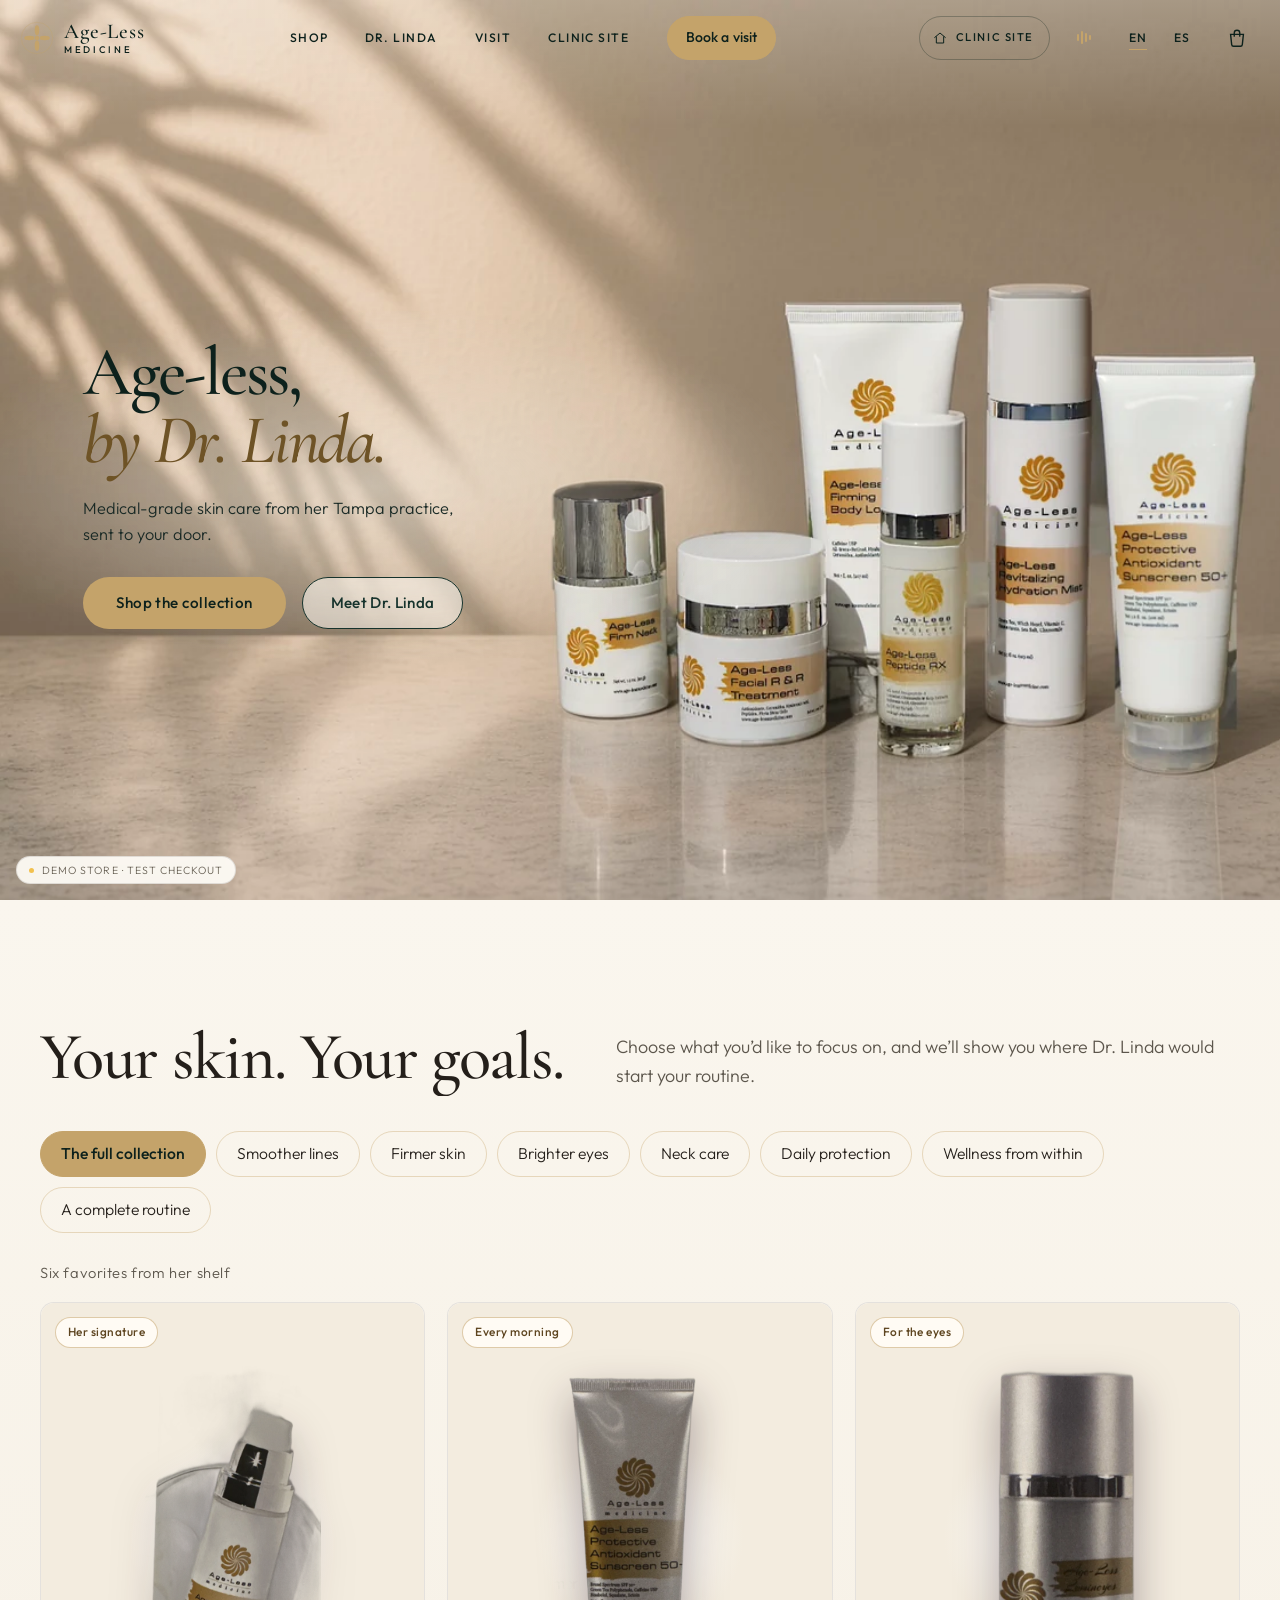
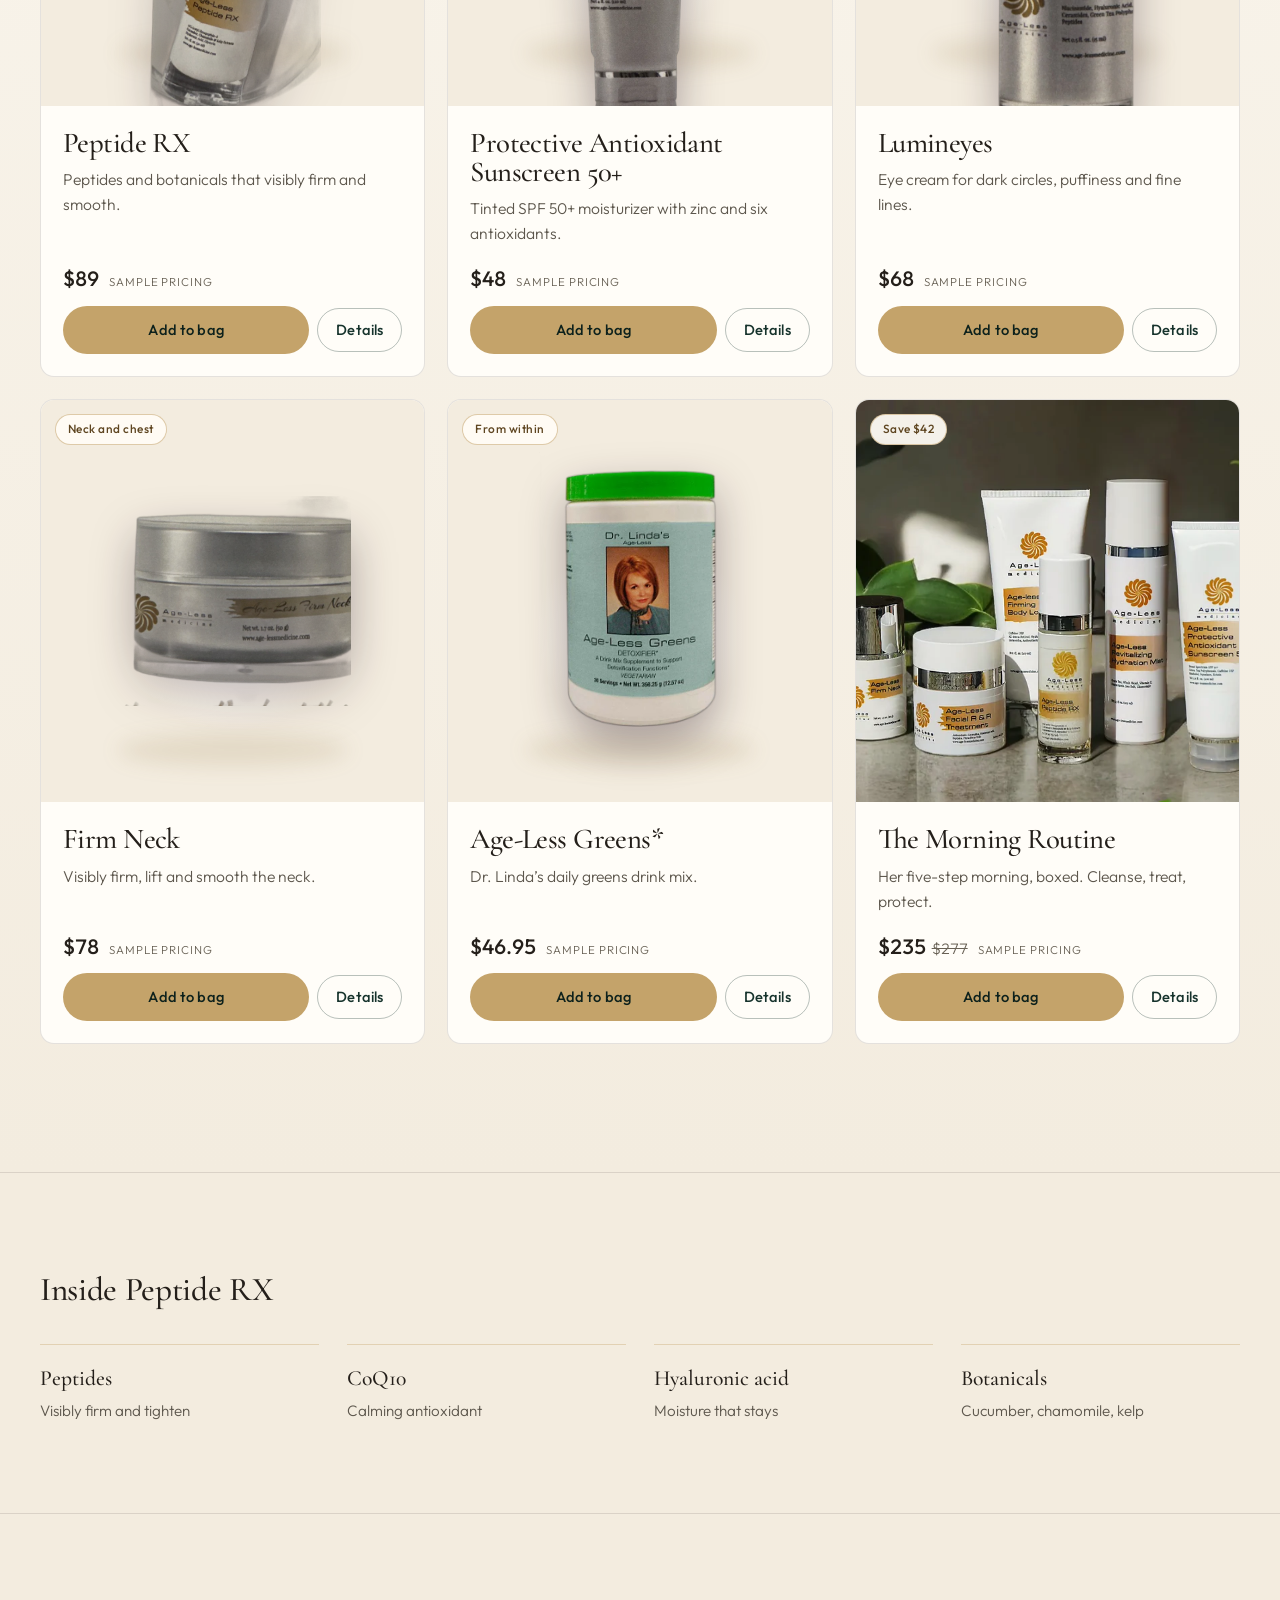
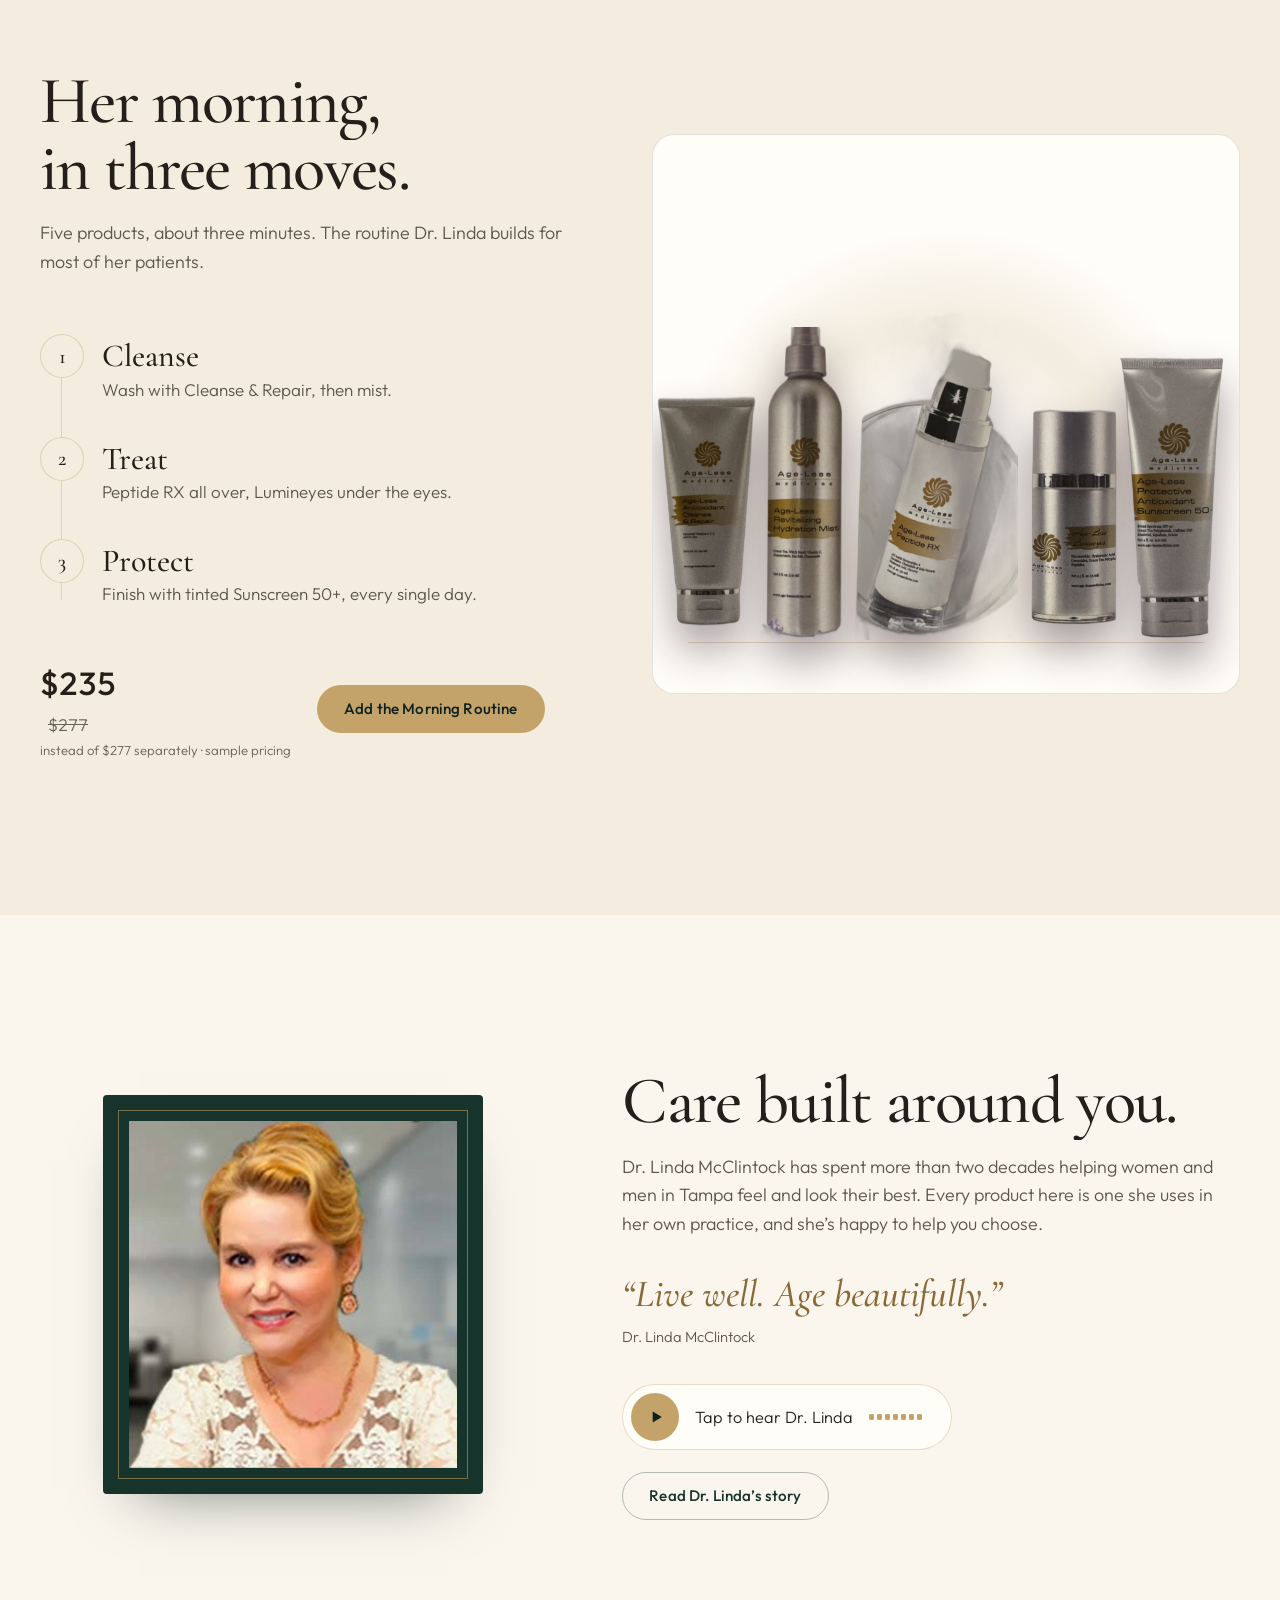
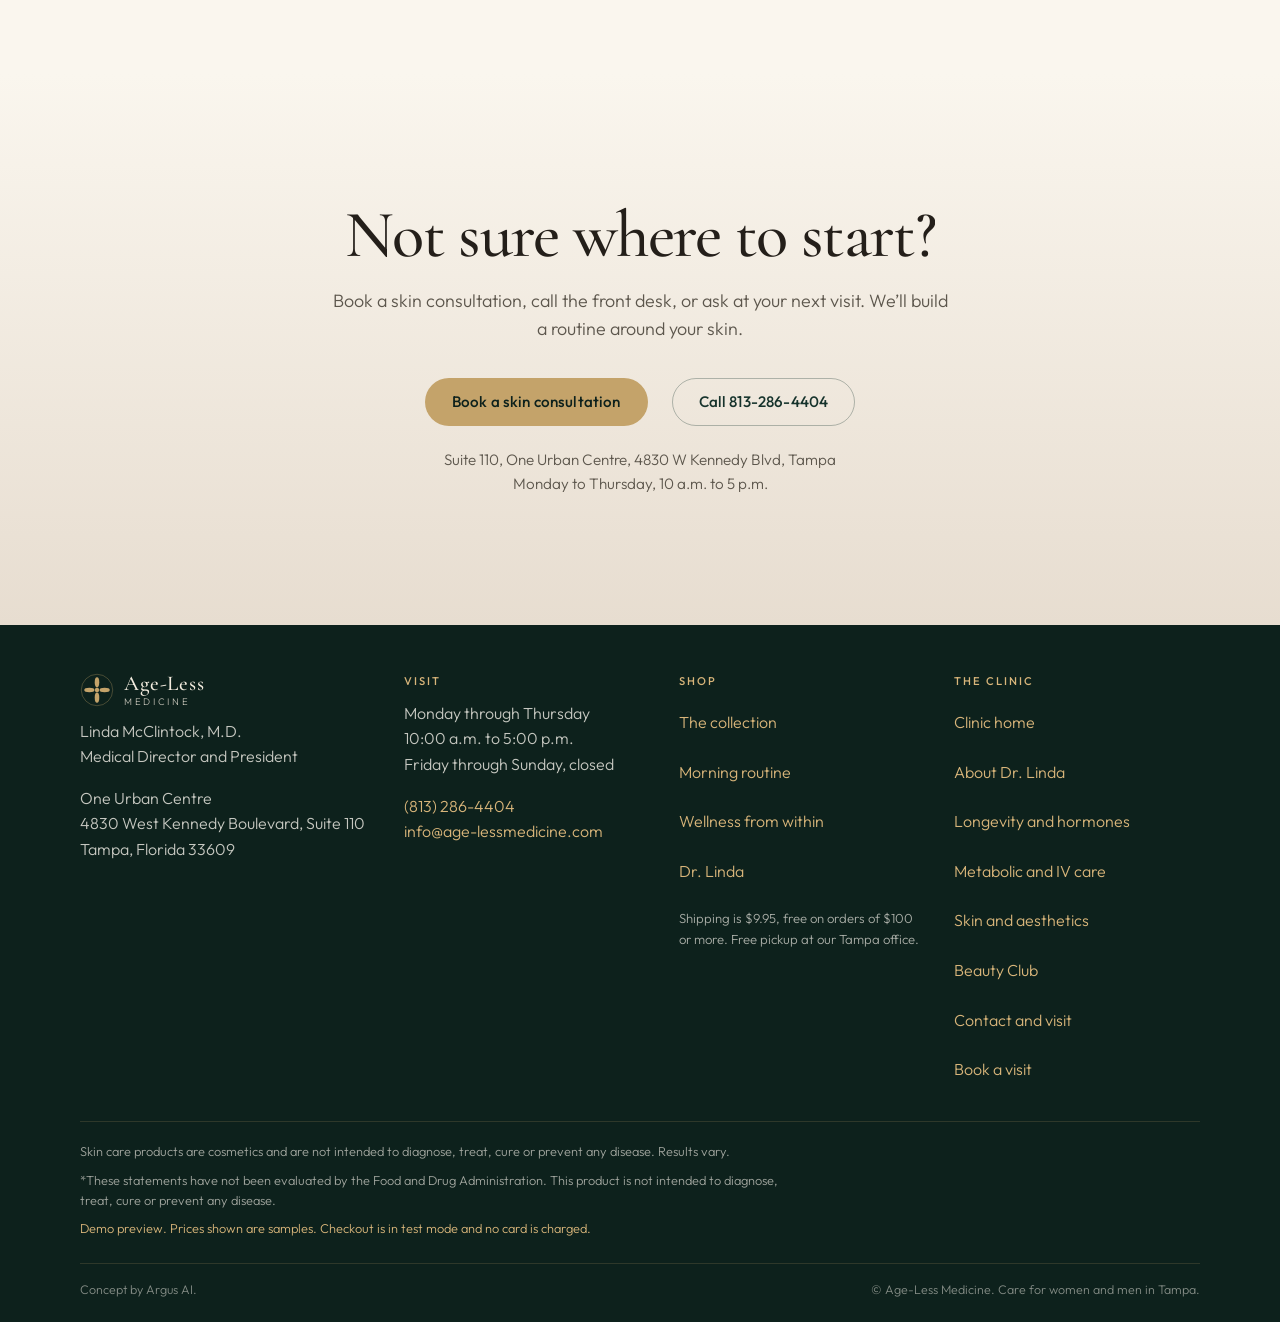
==== commit d7653fd5: "First paint: hero photos simply present on load, no intro curtain - Remove first-visit intro curtain" ====
--- a/site/index.html
+++ b/site/index.html
@@ -11,12 +11,11 @@
 <link rel="preload" as="image" type="image/webp" media="(min-width: 861px)" href="assets/img/hero-editorial-1400.webp" imagesrcset="assets/img/hero-editorial-1400.webp 1400w, assets/img/hero-editorial.webp 2256w" imagesizes="100vw">
 <link rel="preload" as="image" type="image/webp" media="(max-width: 860px)" href="assets/img/hero-ed-sq-780.webp">
 <style>html{background:#faf6ee}</style>
-<link rel="stylesheet" href="assets/fonts.css?v=20261119-smooth">
-<link rel="stylesheet" href="assets/css/style.css?v=20261119-smooth">
-<link rel="stylesheet" href="assets/css/heroes.css?v=20261119-smooth">
-<link rel="stylesheet" href="assets/css/unify.css?v=20261119-smooth">
-<link rel="stylesheet" href="assets/css/premium.css?v=20261119-smooth">
-<script>(function(){try{if(!matchMedia("(prefers-reduced-motion: reduce)").matches&&!/[?&]intro=off/.test(location.search)&&!/[?&]layout=full/.test(location.search)&&!sessionStorage.getItem("al-pm-intro")){document.documentElement.classList.add("pm-intro");sessionStorage.setItem("al-pm-intro","1")}}catch(e){}})();</script>
+<link rel="stylesheet" href="assets/fonts.css?v=20261119-firstpaint">
+<link rel="stylesheet" href="assets/css/style.css?v=20261119-firstpaint">
+<link rel="stylesheet" href="assets/css/heroes.css?v=20261119-firstpaint">
+<link rel="stylesheet" href="assets/css/unify.css?v=20261119-firstpaint">
+<link rel="stylesheet" href="assets/css/premium.css?v=20261119-firstpaint">
 <!-- LAYOUT: clean landing is the default. Add ?layout=full to see the original motion-heavy hero for comparison. -->
 <script>(function(){var q=new URLSearchParams(location.search),d=document.documentElement;d.setAttribute('data-layout', q.get('layout') === 'full' ? 'full' : 'clean');
 /* HERO MOCKUPS (2026-11-14): ?hero=a..e previews five first-screen directions. No param = B (Editorial), Vito's pick 2026-11-14. ?hero=now shows the earlier dark green clean hero. */
@@ -120,7 +119,7 @@
     <a class="hv-photo" href="#shop" tabindex="-1">
       <picture>
         <source media="(max-width: 860px)" srcset="assets/img/hero-ed-sq-780.webp 780w, assets/img/hero-ed-sq.webp 1050w" sizes="100vw">
-        <img src="assets/img/hero-editorial.webp" srcset="assets/img/hero-editorial-1400.webp 1400w, assets/img/hero-editorial.webp 2256w" sizes="100vw" width="2256" height="1270" fetchpriority="high" decoding="async" data-i18n-alt="hc_alt" alt="Age-Less Medicine skin care lineup on a marble counter: Firm Neck, Facial R &amp; R Treatment, Firming Body Lotion, Peptide RX, Revitalizing Hydration Mist and Protective Antioxidant Sunscreen 50+">
+        <img src="assets/img/hero-editorial.webp" srcset="assets/img/hero-editorial-1400.webp 1400w, assets/img/hero-editorial.webp 2256w" sizes="100vw" width="2256" height="1270" fetchpriority="high" decoding="sync" data-i18n-alt="hc_alt" alt="Age-Less Medicine skin care lineup on a marble counter: Firm Neck, Facial R &amp; R Treatment, Firming Body Lotion, Peptide RX, Revitalizing Hydration Mist and Protective Antioxidant Sunscreen 50+">
       </picture>
     </a>
     <div class="hv-copy">
@@ -480,11 +479,11 @@
 
 <div class="toast" id="toast" role="status" aria-live="polite"></div>
 
-<script src="assets/js/data.js?v=20261119-smooth"></script>
-<script src="assets/js/heroes.js?v=20261119-smooth"></script>
-<script src="assets/js/shopify.js?v=20261119-smooth"></script>
-<script src="assets/js/motion.js?v=20261119-smooth"></script>
-<script src="assets/js/app.js?v=20261119-smooth"></script>
-<script src="assets/js/premium.js?v=20261119-smooth"></script>
+<script src="assets/js/data.js?v=20261119-firstpaint"></script>
+<script src="assets/js/heroes.js?v=20261119-firstpaint"></script>
+<script src="assets/js/shopify.js?v=20261119-firstpaint"></script>
+<script src="assets/js/motion.js?v=20261119-firstpaint"></script>
+<script src="assets/js/app.js?v=20261119-firstpaint"></script>
+<script src="assets/js/premium.js?v=20261119-firstpaint"></script>
 </body>
 </html>
--- a/site/assets/css/heroes.css
+++ b/site/assets/css/heroes.css
@@ -54,10 +54,7 @@
 @keyframes hvIn { to { opacity: 1; transform: none; } }
 :root[data-hero] .hv-copy { opacity: 0; transform: translateY(14px); animation: hvIn 1000ms var(--ease-out) 120ms forwards; }
 :root[data-hero] .ready .hv-copy { opacity: 1; transform: none; transition: opacity 1000ms var(--ease-out) 120ms, transform 1000ms var(--ease-out) 120ms; }
-:root[data-hero] .hv-photo img { transform: scale(1.06); }
-:root[data-hero] .ready .hv-photo img { transform: none; transition: transform 2000ms var(--ease-out); }
-:root[data-hero] .hv-photo { clip-path: inset(0 0 100% 0); }
-:root[data-hero] .ready .hv-photo { clip-path: inset(0 0 0 0); transition: clip-path 1300ms var(--ease-in-out); }
+/* Hero photos are simply present from the first paint: no wipe, zoom or fade. */
 :root[data-hero] .hv figcaption { opacity: 0; }
 :root[data-hero] .ready .hv figcaption { opacity: 1; transition: opacity 700ms ease 1100ms; }
 @media (prefers-reduced-motion: reduce) {
@@ -103,8 +100,6 @@
 .hv-d { min-height: 100vh; min-height: 100svh; grid-template-columns: minmax(0, 0.95fr) minmax(0, 1fr); align-items: center; gap: clamp(48px, 7vw, 128px); padding: 104px clamp(28px, 7.5vw, 128px) 56px; background: radial-gradient(90% 80% at 30% 40%, #556b5a 0%, #4a5e50 55%, #3e5246 100%); color: #f7f2e8; }
 .hv-d .hv-photo { justify-self: end; width: min(100%, 440px); aspect-ratio: 3 / 4; max-height: calc(100svh - 190px); border-radius: 999px 999px 4px 4px; box-shadow: 0 40px 80px -40px rgba(20, 35, 27, 0.55); }
 .hv-d .hv-photo img { object-position: 50% 66%; }
-:root[data-hero="d"] .hv-d .hv-photo { clip-path: inset(100% 0 0 0 round 999px 999px 4px 4px); }
-:root[data-hero="d"] .ready .hv-d .hv-photo { clip-path: inset(0 0 0 0 round 999px 999px 4px 4px); }
 .hv-d .hv-title { color: #f7f2e8; }
 .hv-d .hv-title em { color: #ead3a6; }
 .hv-d .hv-eyebrow { color: #f7f2e8; }
--- a/site/assets/css/premium.css
+++ b/site/assets/css/premium.css
@@ -17,7 +17,7 @@
 ::selection { background: rgba(196, 163, 106, 0.32); }
 
 /* ---------- Hero: slow ambient drift and desktop parallax ---------- */
-html.pm .hv .hv-photo img { animation: pm-drift 32s 0.4s ease-in-out infinite alternate; transform-origin: 60% 50%; }
+html.pm .hv .hv-photo img { animation: pm-drift 32s 1.5s ease-in-out infinite alternate; transform-origin: 60% 50%; }
 @keyframes pm-drift { from { transform: scale(1); } to { transform: scale(1.07) translate3d(-1%, -0.8%, 0); } }
 .hv-b .hv-photo picture { display: block; height: 100%; }
 .pm-still img { animation-play-state: paused !important; }
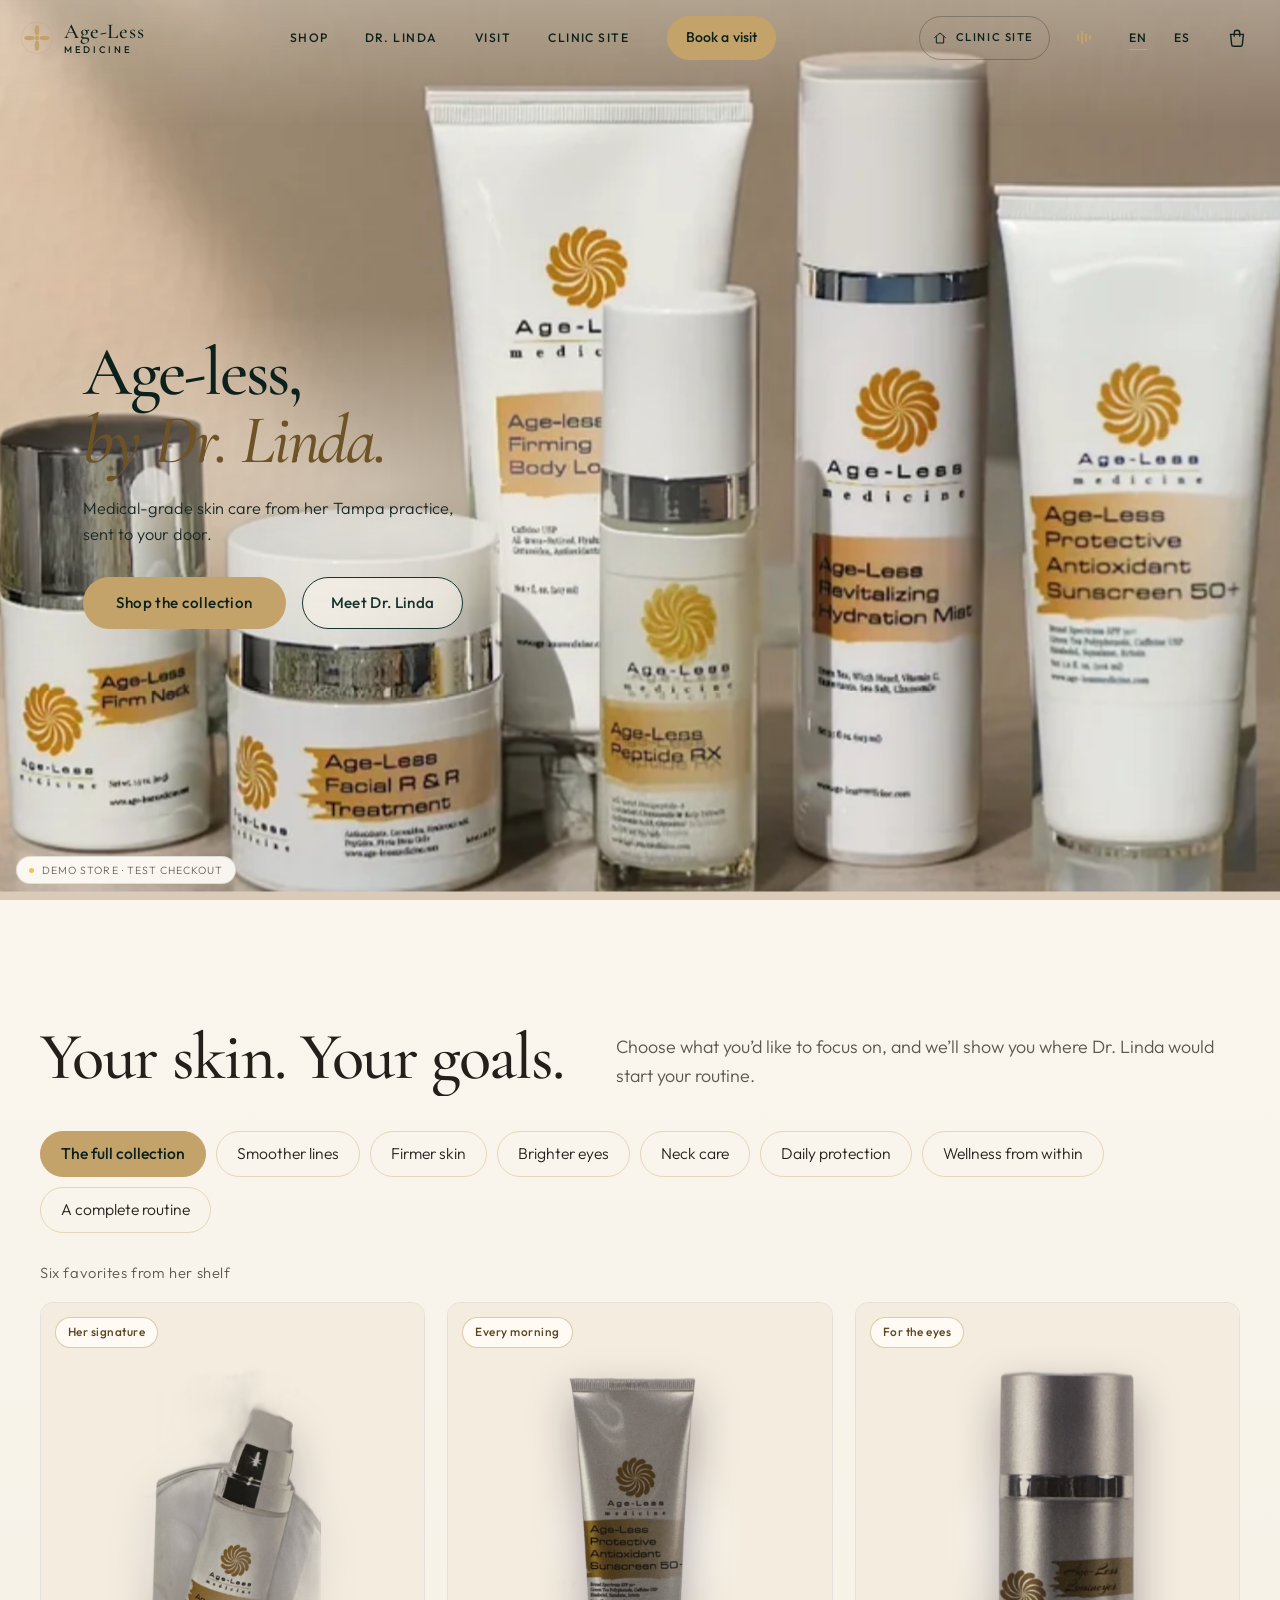
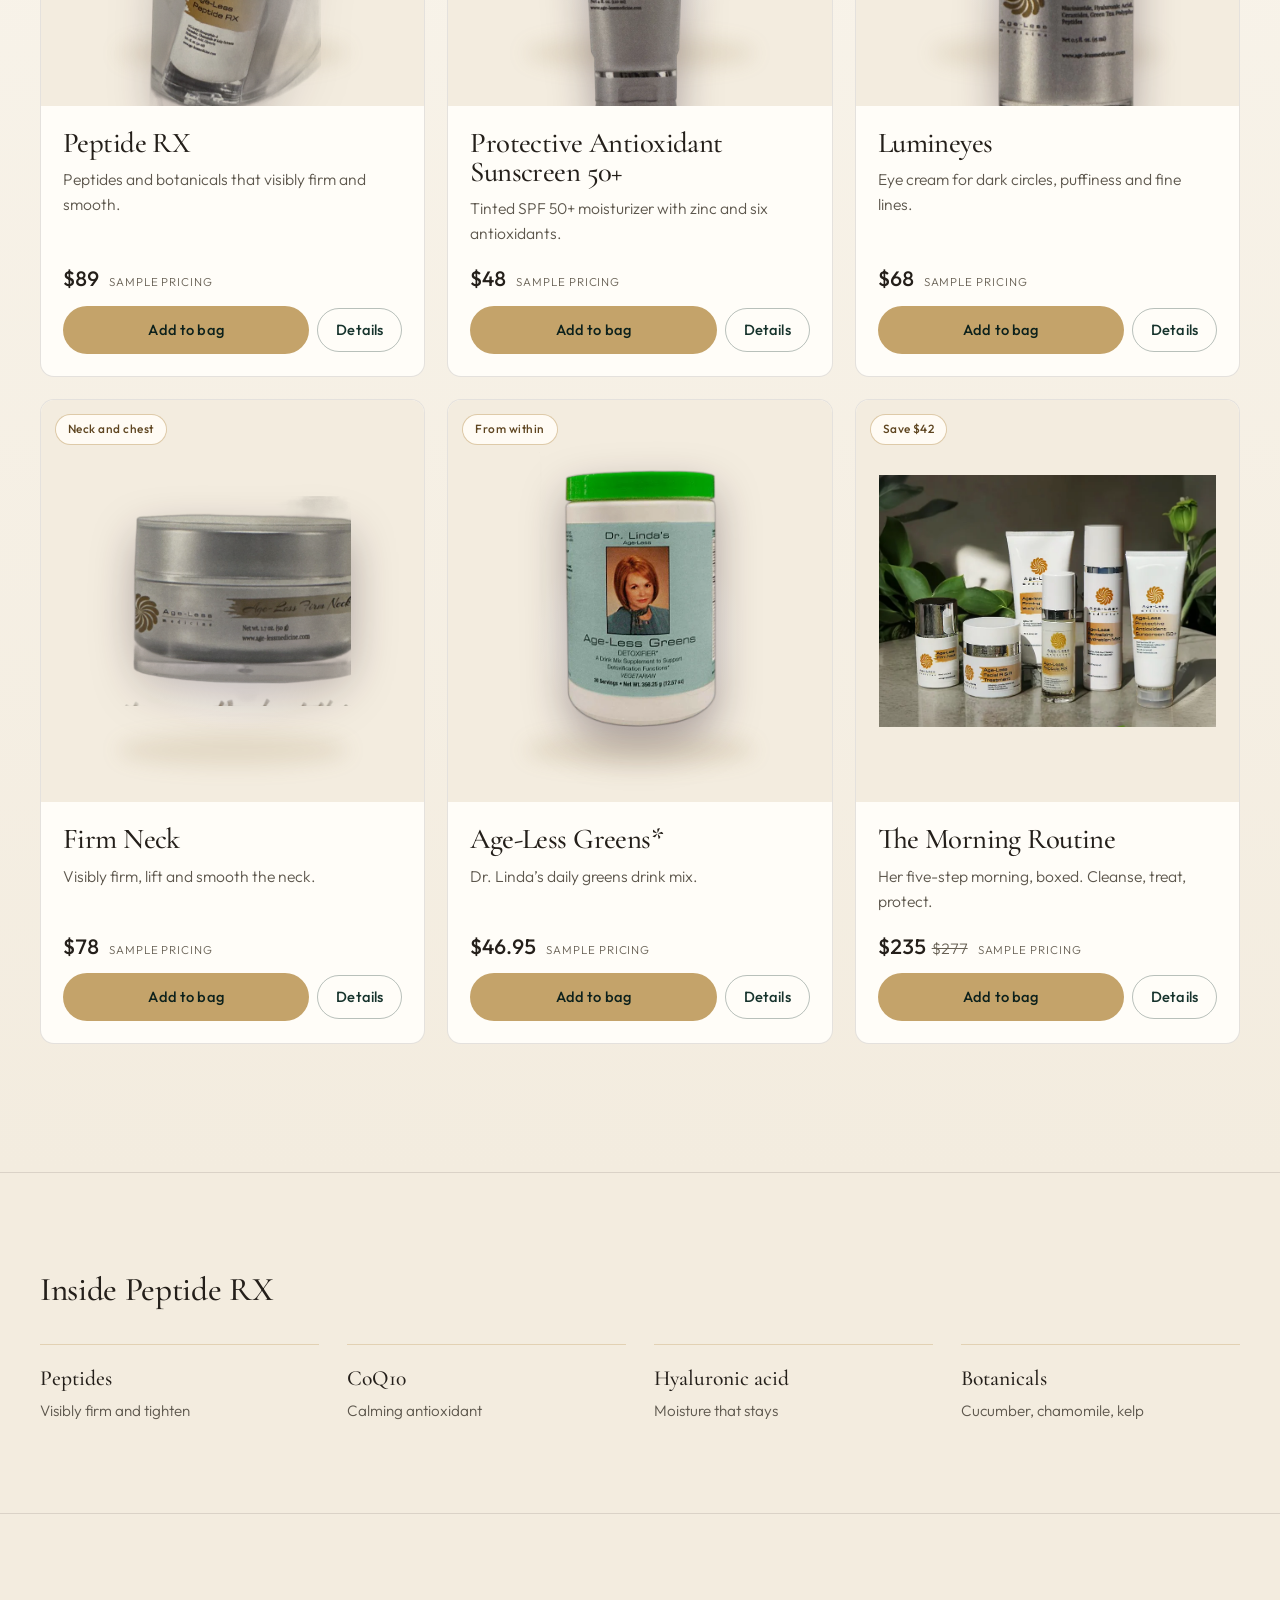
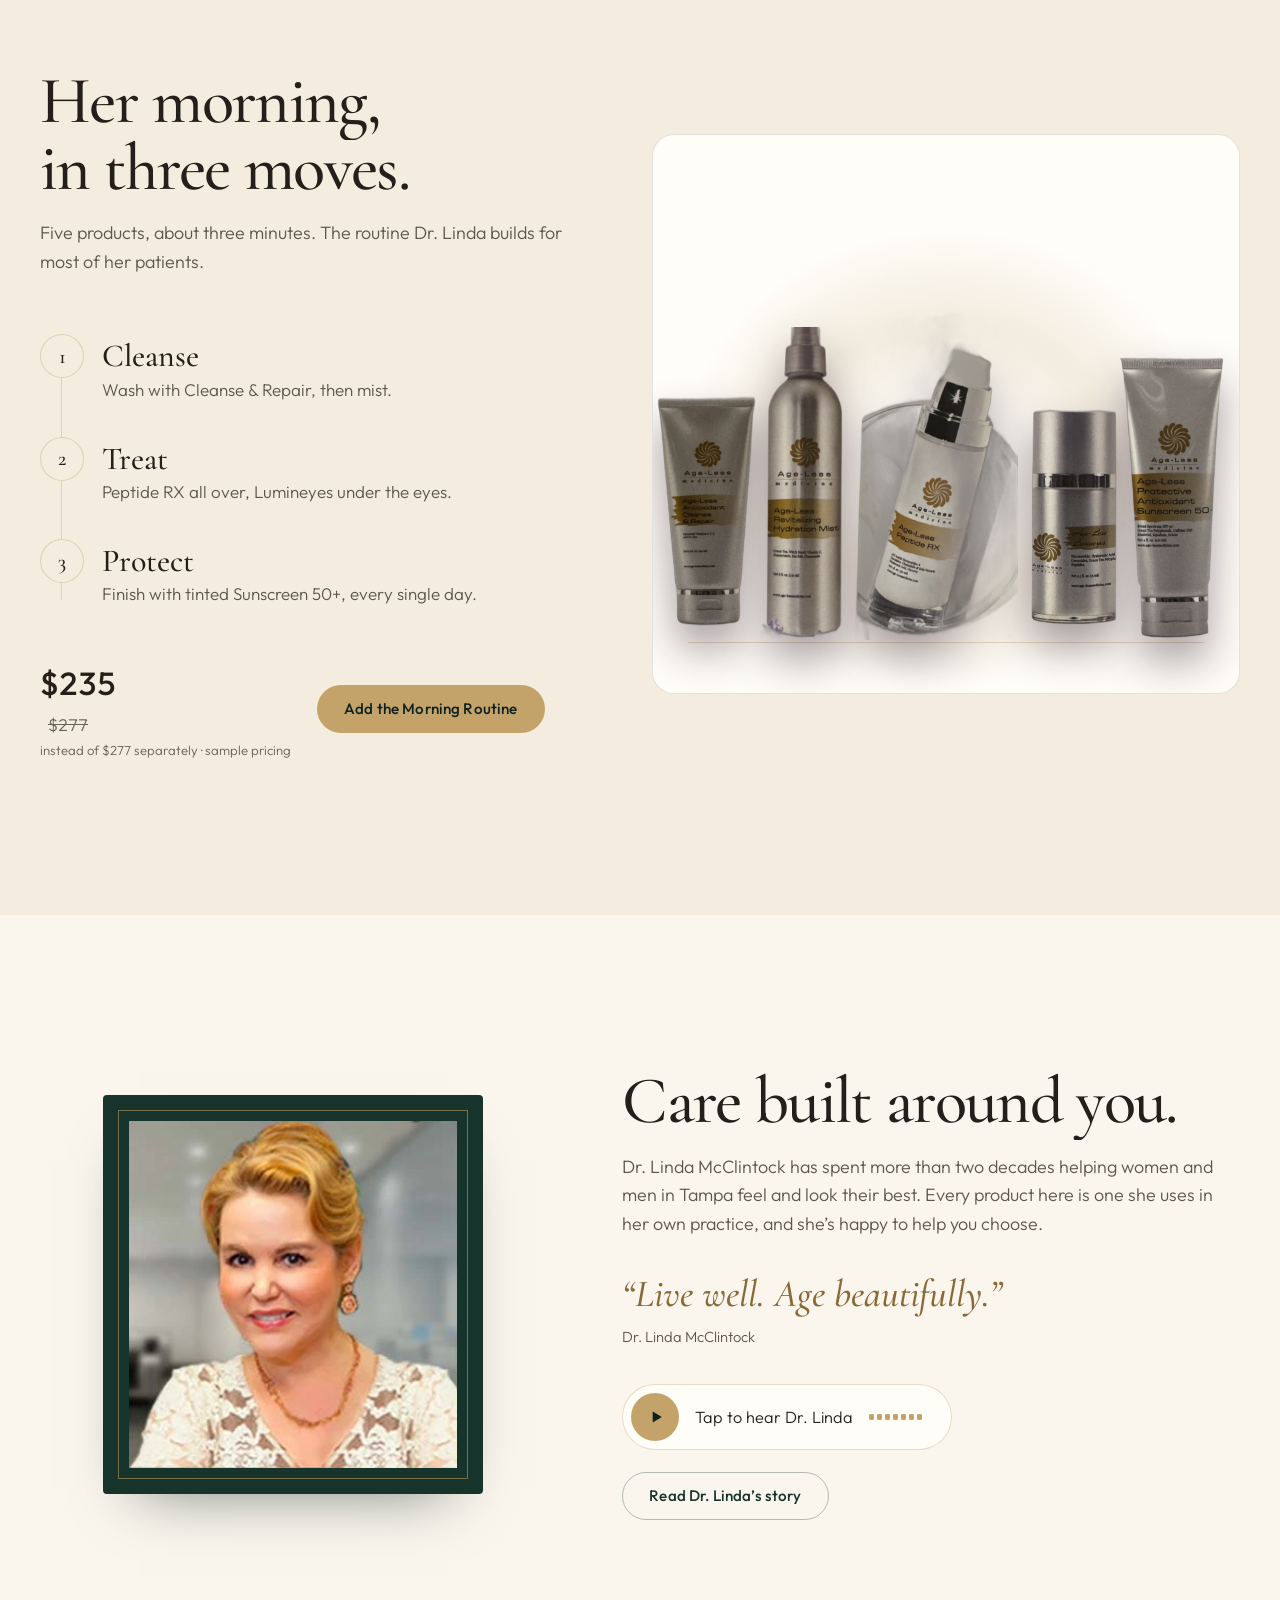
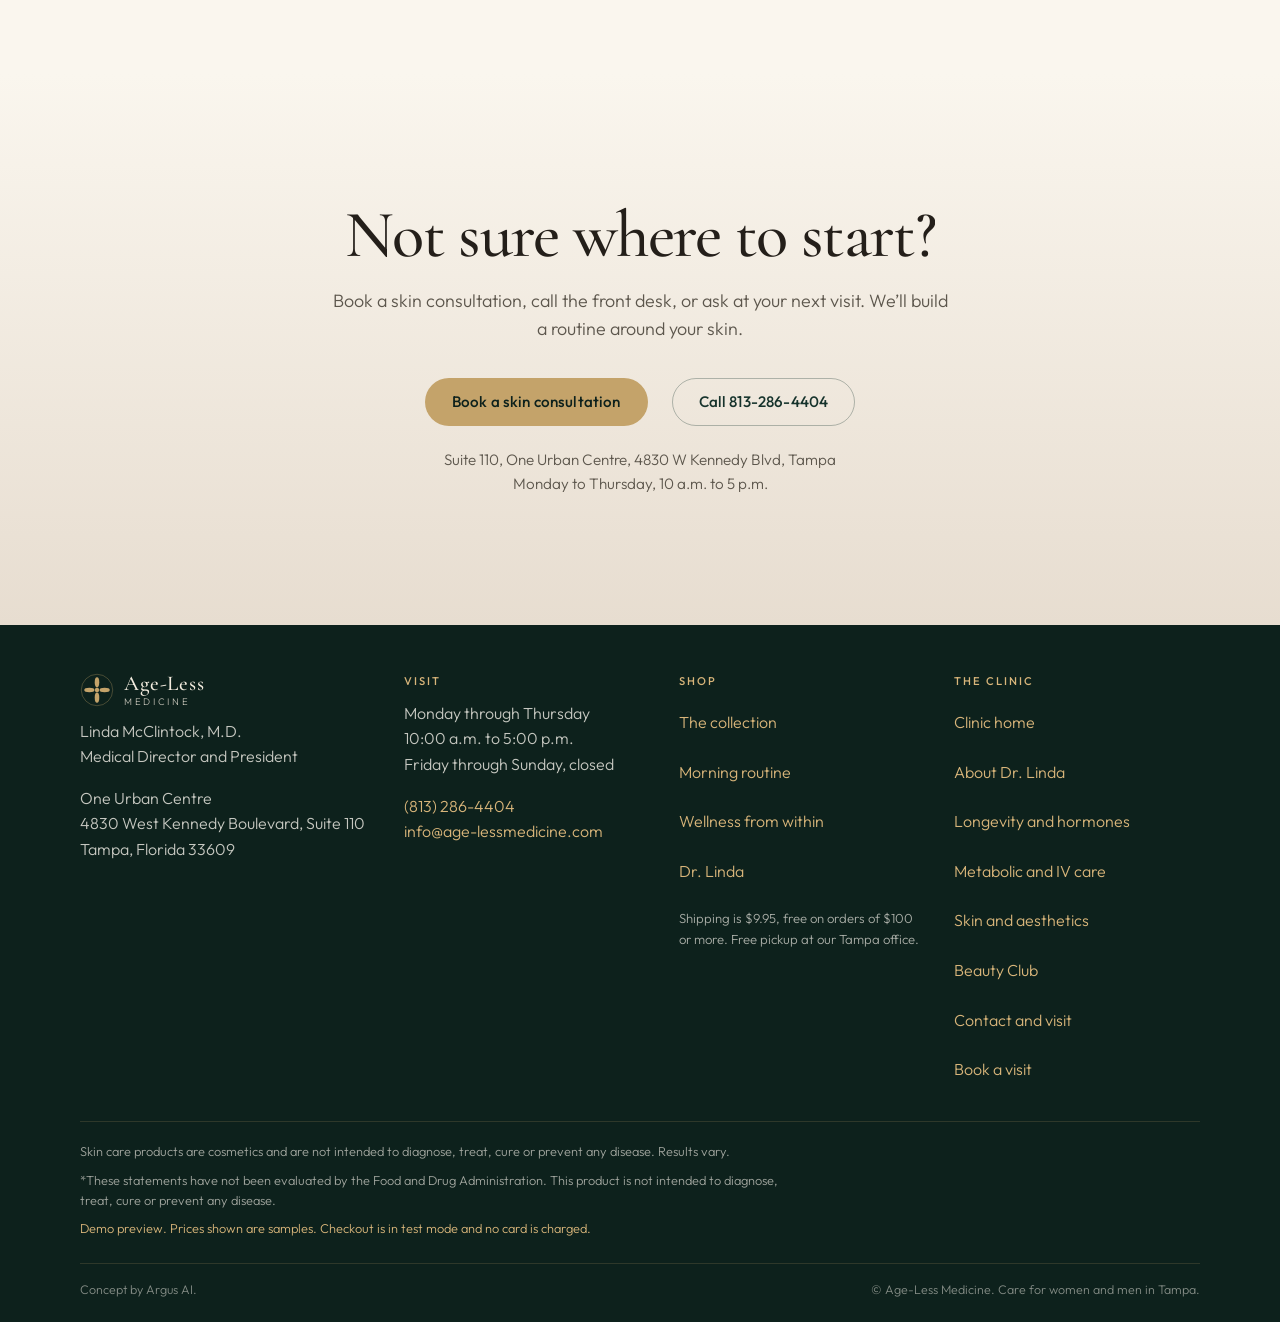
==== commit 4c7c65b7: "Whole product photos in panel and cards; smooth shop headline fade - Panel frame taller, all product" ====
--- a/site/index.html
+++ b/site/index.html
@@ -11,11 +11,14 @@
 <link rel="preload" as="image" type="image/webp" media="(min-width: 861px)" href="assets/img/hero-editorial-1400.webp" imagesrcset="assets/img/hero-editorial-1400.webp 1400w, assets/img/hero-editorial.webp 2256w" imagesizes="100vw">
 <link rel="preload" as="image" type="image/webp" media="(max-width: 860px)" href="assets/img/hero-ed-sq-780.webp">
 <style>html{background:#faf6ee}</style>
-<link rel="stylesheet" href="assets/fonts.css?v=20261119-firstpaint">
-<link rel="stylesheet" href="assets/css/style.css?v=20261119-firstpaint">
-<link rel="stylesheet" href="assets/css/heroes.css?v=20261119-firstpaint">
-<link rel="stylesheet" href="assets/css/unify.css?v=20261119-firstpaint">
-<link rel="stylesheet" href="assets/css/premium.css?v=20261119-firstpaint">
+<link rel="preload" href="assets/fonts/CormorantGaramond-500.woff2" as="font" type="font/woff2" crossorigin>
+<link rel="preload" href="assets/fonts/CormorantGaramond-500i.woff2" as="font" type="font/woff2" crossorigin>
+<link rel="preload" href="assets/fonts/Outfit-300.woff2" as="font" type="font/woff2" crossorigin>
+<link rel="stylesheet" href="assets/fonts.css?v=20261119-photos">
+<link rel="stylesheet" href="assets/css/style.css?v=20261119-photos">
+<link rel="stylesheet" href="assets/css/heroes.css?v=20261119-photos">
+<link rel="stylesheet" href="assets/css/unify.css?v=20261119-photos">
+<link rel="stylesheet" href="assets/css/premium.css?v=20261119-photos">
 <!-- LAYOUT: clean landing is the default. Add ?layout=full to see the original motion-heavy hero for comparison. -->
 <script>(function(){var q=new URLSearchParams(location.search),d=document.documentElement;d.setAttribute('data-layout', q.get('layout') === 'full' ? 'full' : 'clean');
 /* HERO MOCKUPS (2026-11-14): ?hero=a..e previews five first-screen directions. No param = B (Editorial), Vito's pick 2026-11-14. ?hero=now shows the earlier dark green clean hero. */
@@ -479,11 +482,11 @@
 
 <div class="toast" id="toast" role="status" aria-live="polite"></div>
 
-<script src="assets/js/data.js?v=20261119-firstpaint"></script>
-<script src="assets/js/heroes.js?v=20261119-firstpaint"></script>
-<script src="assets/js/shopify.js?v=20261119-firstpaint"></script>
-<script src="assets/js/motion.js?v=20261119-firstpaint"></script>
-<script src="assets/js/app.js?v=20261119-firstpaint"></script>
-<script src="assets/js/premium.js?v=20261119-firstpaint"></script>
+<script src="assets/js/data.js?v=20261119-photos"></script>
+<script src="assets/js/heroes.js?v=20261119-photos"></script>
+<script src="assets/js/shopify.js?v=20261119-photos"></script>
+<script src="assets/js/motion.js?v=20261119-photos"></script>
+<script src="assets/js/app.js?v=20261119-photos"></script>
+<script src="assets/js/premium.js?v=20261119-photos"></script>
 </body>
 </html>
--- a/site/assets/css/heroes.css
+++ b/site/assets/css/heroes.css
@@ -51,14 +51,15 @@
 :root[data-hero] .shop { padding-top: clamp(72px, 9vw, 120px); }
 
 /* The one entrance. Animation forwards is a safety net if .ready never lands. */
-@keyframes hvIn { to { opacity: 1; transform: none; } }
-:root[data-hero] .hv-copy { opacity: 0; transform: translateY(14px); animation: hvIn 1000ms var(--ease-out) 120ms forwards; }
-:root[data-hero] .ready .hv-copy { opacity: 1; transform: none; transition: opacity 1000ms var(--ease-out) 120ms, transform 1000ms var(--ease-out) 120ms; }
+/* One clean fade for the headline. Explicit from/to with fill both: it used to have only a "to"
+   keyframe plus a competing .ready transition, so the text jumped from hidden to fully visible. */
+@keyframes hvIn { from { opacity: 0; transform: translate3d(0, 10px, 0); } to { opacity: 1; transform: none; } }
+:root[data-hero] .hv-copy { animation: hvIn 900ms var(--ease-out) 60ms both; }
 /* Hero photos are simply present from the first paint: no wipe, zoom or fade. */
 :root[data-hero] .hv figcaption { opacity: 0; }
 :root[data-hero] .ready .hv figcaption { opacity: 1; transition: opacity 700ms ease 1100ms; }
 @media (prefers-reduced-motion: reduce) {
-  :root[data-hero] .hv-copy, :root[data-hero] .hv figcaption { opacity: 1; transform: none; }
+  :root[data-hero] .hv-copy, :root[data-hero] .hv figcaption { opacity: 1; transform: none; animation: none; }
   :root[data-hero] .hv-photo { clip-path: none; }
   :root[data-hero] .hv-photo img { transform: none; }
 }
--- a/site/assets/css/premium.css
+++ b/site/assets/css/premium.css
@@ -17,7 +17,7 @@
 ::selection { background: rgba(196, 163, 106, 0.32); }
 
 /* ---------- Hero: slow ambient drift and desktop parallax ---------- */
-html.pm .hv .hv-photo img { animation: pm-drift 32s 1.5s ease-in-out infinite alternate; transform-origin: 60% 50%; }
+html.pm .hv .hv-photo img { animation: pm-drift 32s ease-in-out infinite alternate; transform-origin: 60% 50%; }
 @keyframes pm-drift { from { transform: scale(1); } to { transform: scale(1.07) translate3d(-1%, -0.8%, 0); } }
 .hv-b .hv-photo picture { display: block; height: 100%; }
 .pm-still img { animation-play-state: paused !important; }
@@ -112,3 +112,22 @@
   .pm-tick { display: none; }
   ::view-transition-old(root), ::view-transition-new(root) { animation: none !important; }
 }
+
+/* ---------- Product photos: always whole and centered (no cropping) ---------- */
+/* Panel: a taller frame; every product image is contained and centered on the soft cream ground. */
+.d-media { height: clamp(360px, 50vh, 480px); }
+.d-media > img, .d-media.is-photo img.photo {
+  position: absolute; inset: 28px; z-index: 1; width: calc(100% - 56px); height: calc(100% - 56px);
+  max-width: none; max-height: none; object-fit: contain; object-position: 50% 50%;
+}
+.d-media.is-photo img.photo { inset: 20px; width: calc(100% - 40px); height: calc(100% - 40px); filter: none; }
+.d-media .cluster { height: 80%; max-width: calc(100% - 56px); justify-content: center; }
+.d-media .cluster img { height: 80%; width: auto; object-fit: contain; }
+/* Grid cards and cart thumbnails: the lineup photo shows in full too. */
+.card .media img.photo { inset: 7% 6%; width: 88%; height: 86%; object-fit: contain; object-position: 50% 50%; }
+.line-item .thumb img[src*="hero-lineup"], .co-summary li .thumb img[src*="hero-lineup"] { object-fit: contain; }
+@media (max-width: 860px) {
+  .d-media { height: min(42svh, 340px); }
+  .d-media > img { inset: 18px; width: calc(100% - 36px); height: calc(100% - 36px); }
+  .d-media.is-photo img.photo { inset: 12px; width: calc(100% - 24px); height: calc(100% - 24px); }
+}
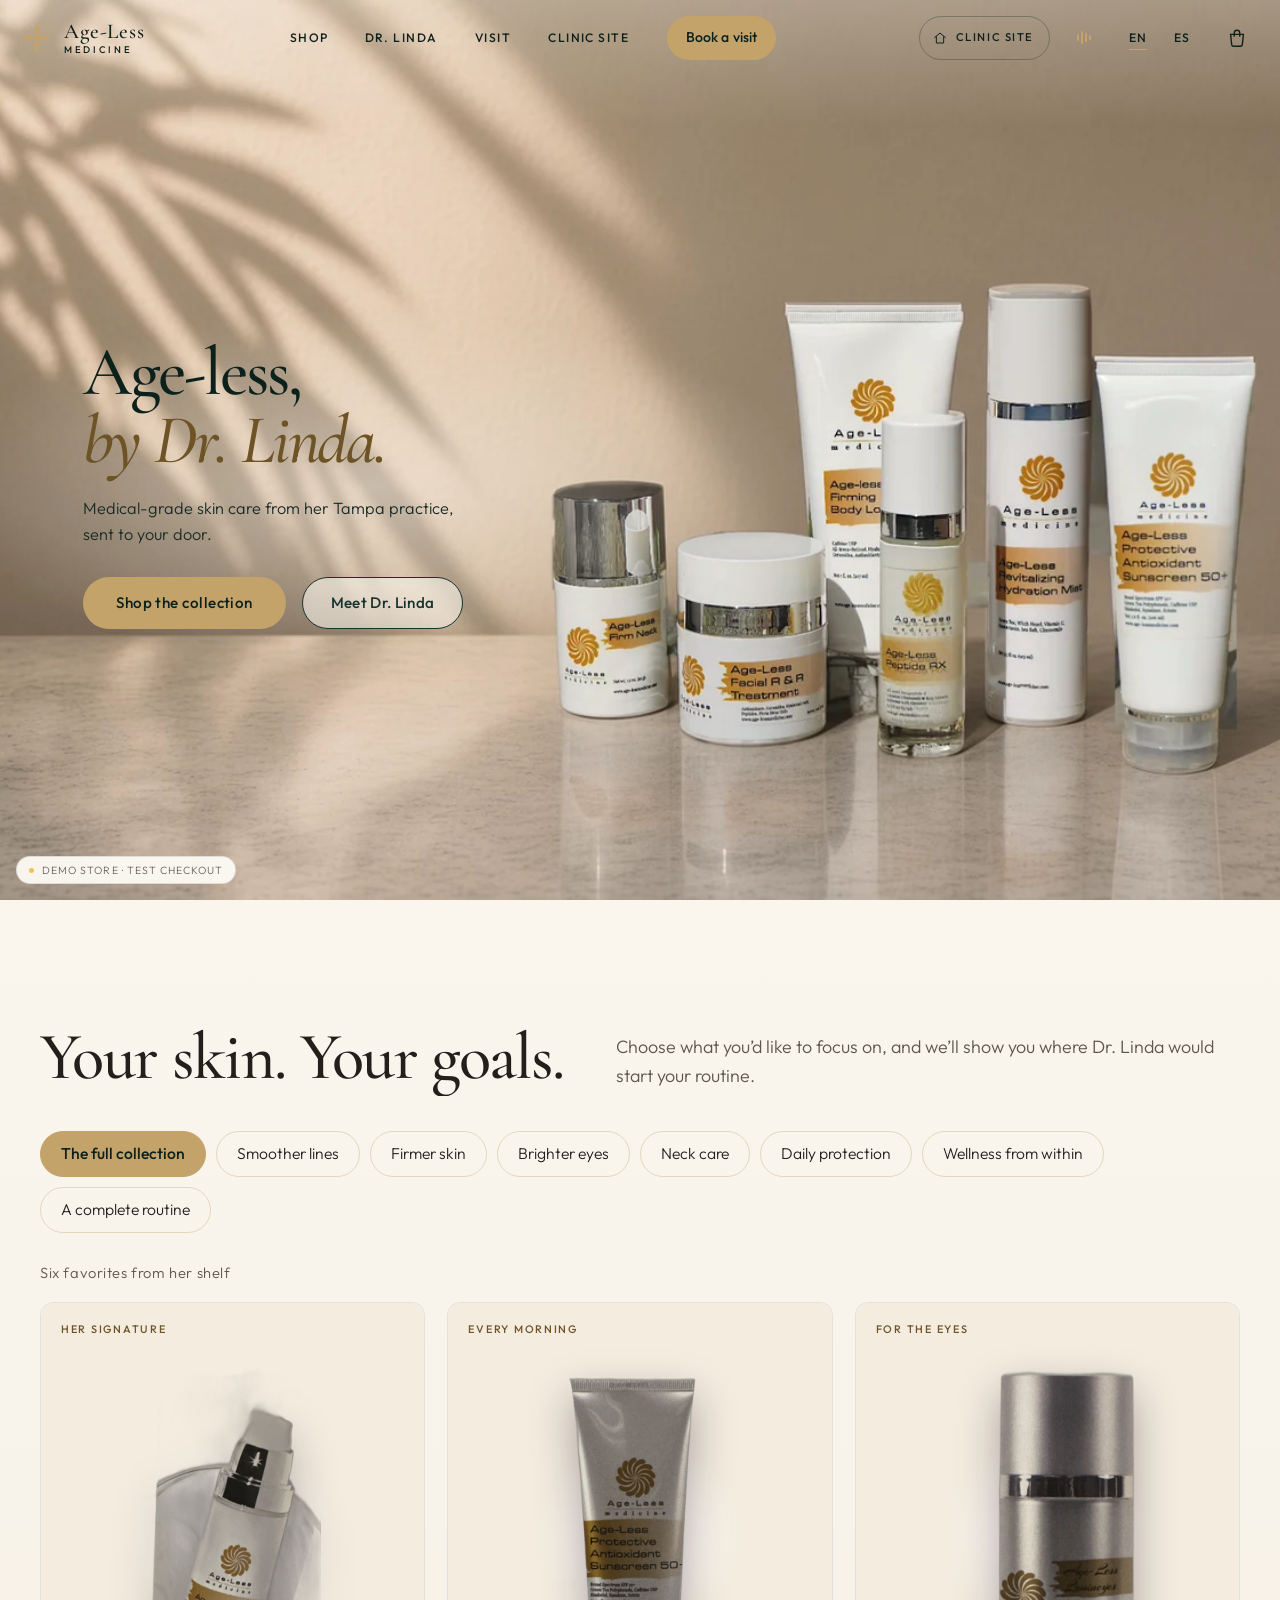
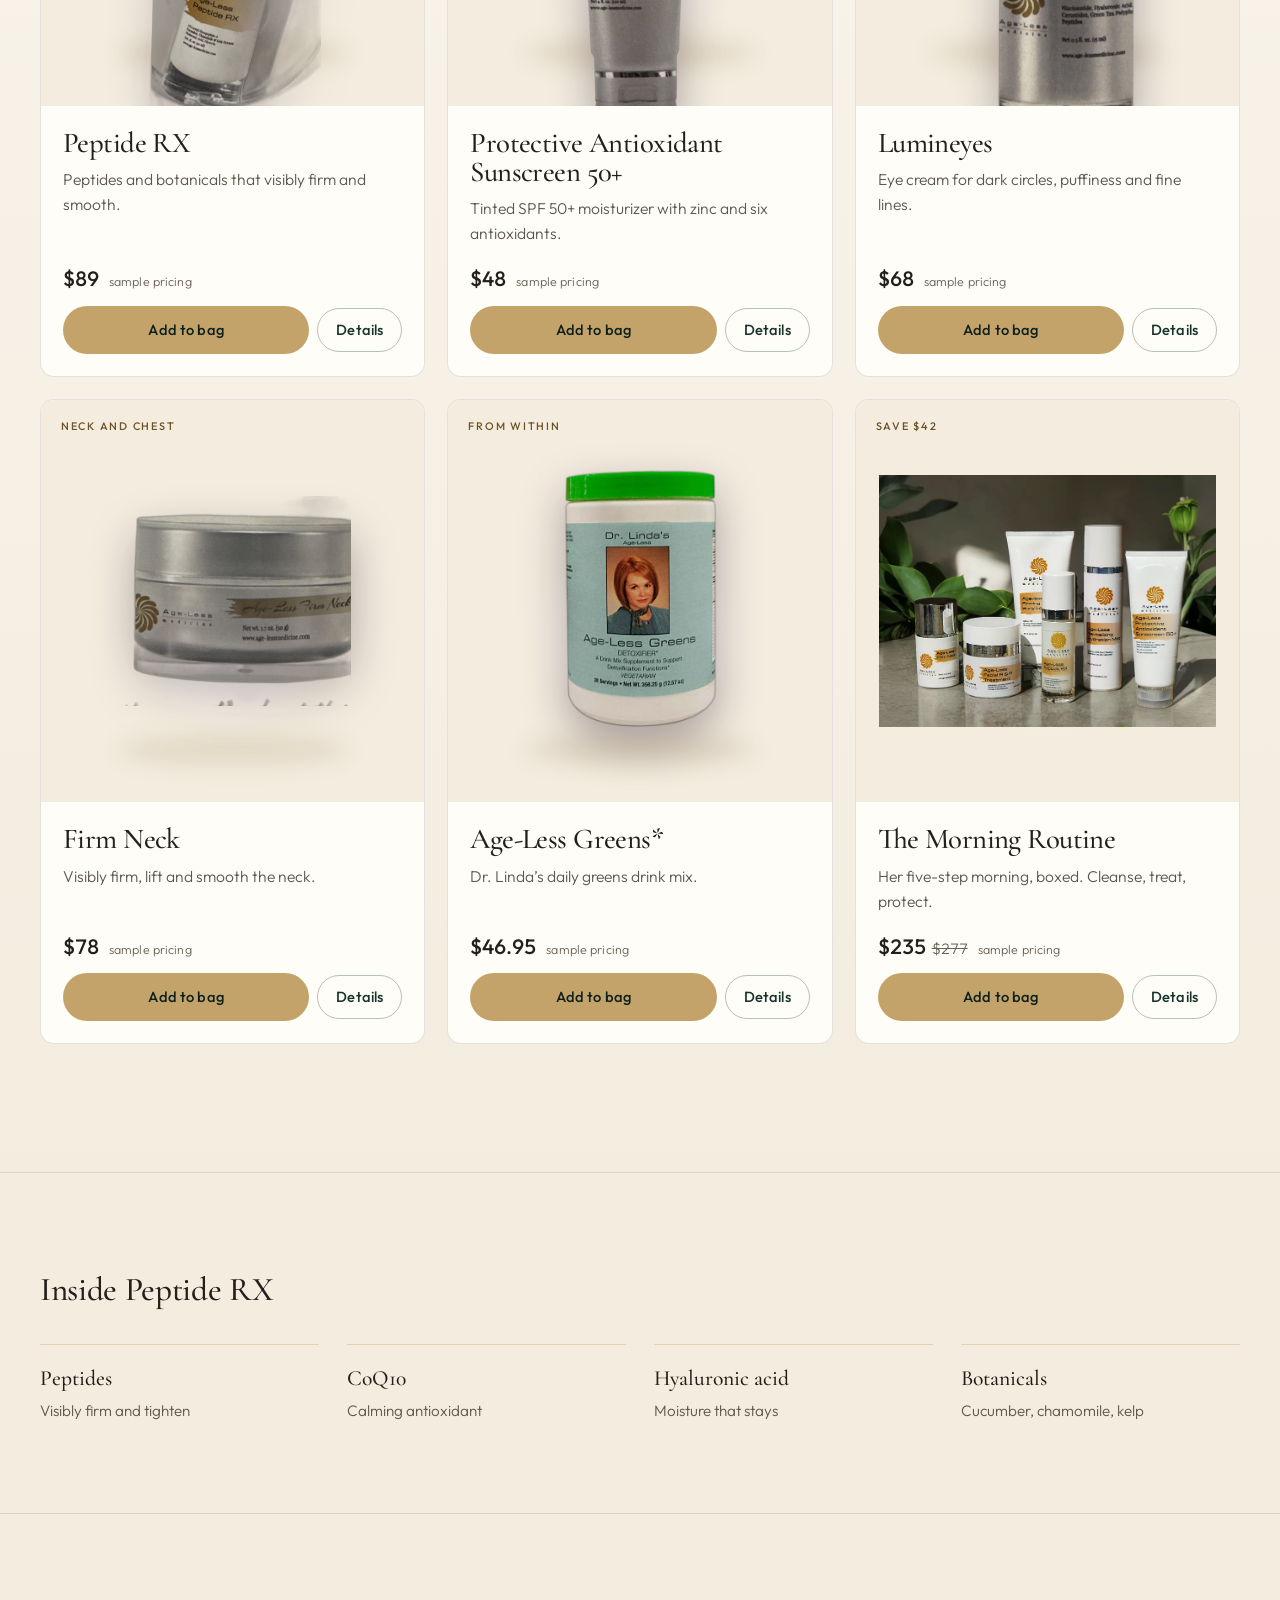
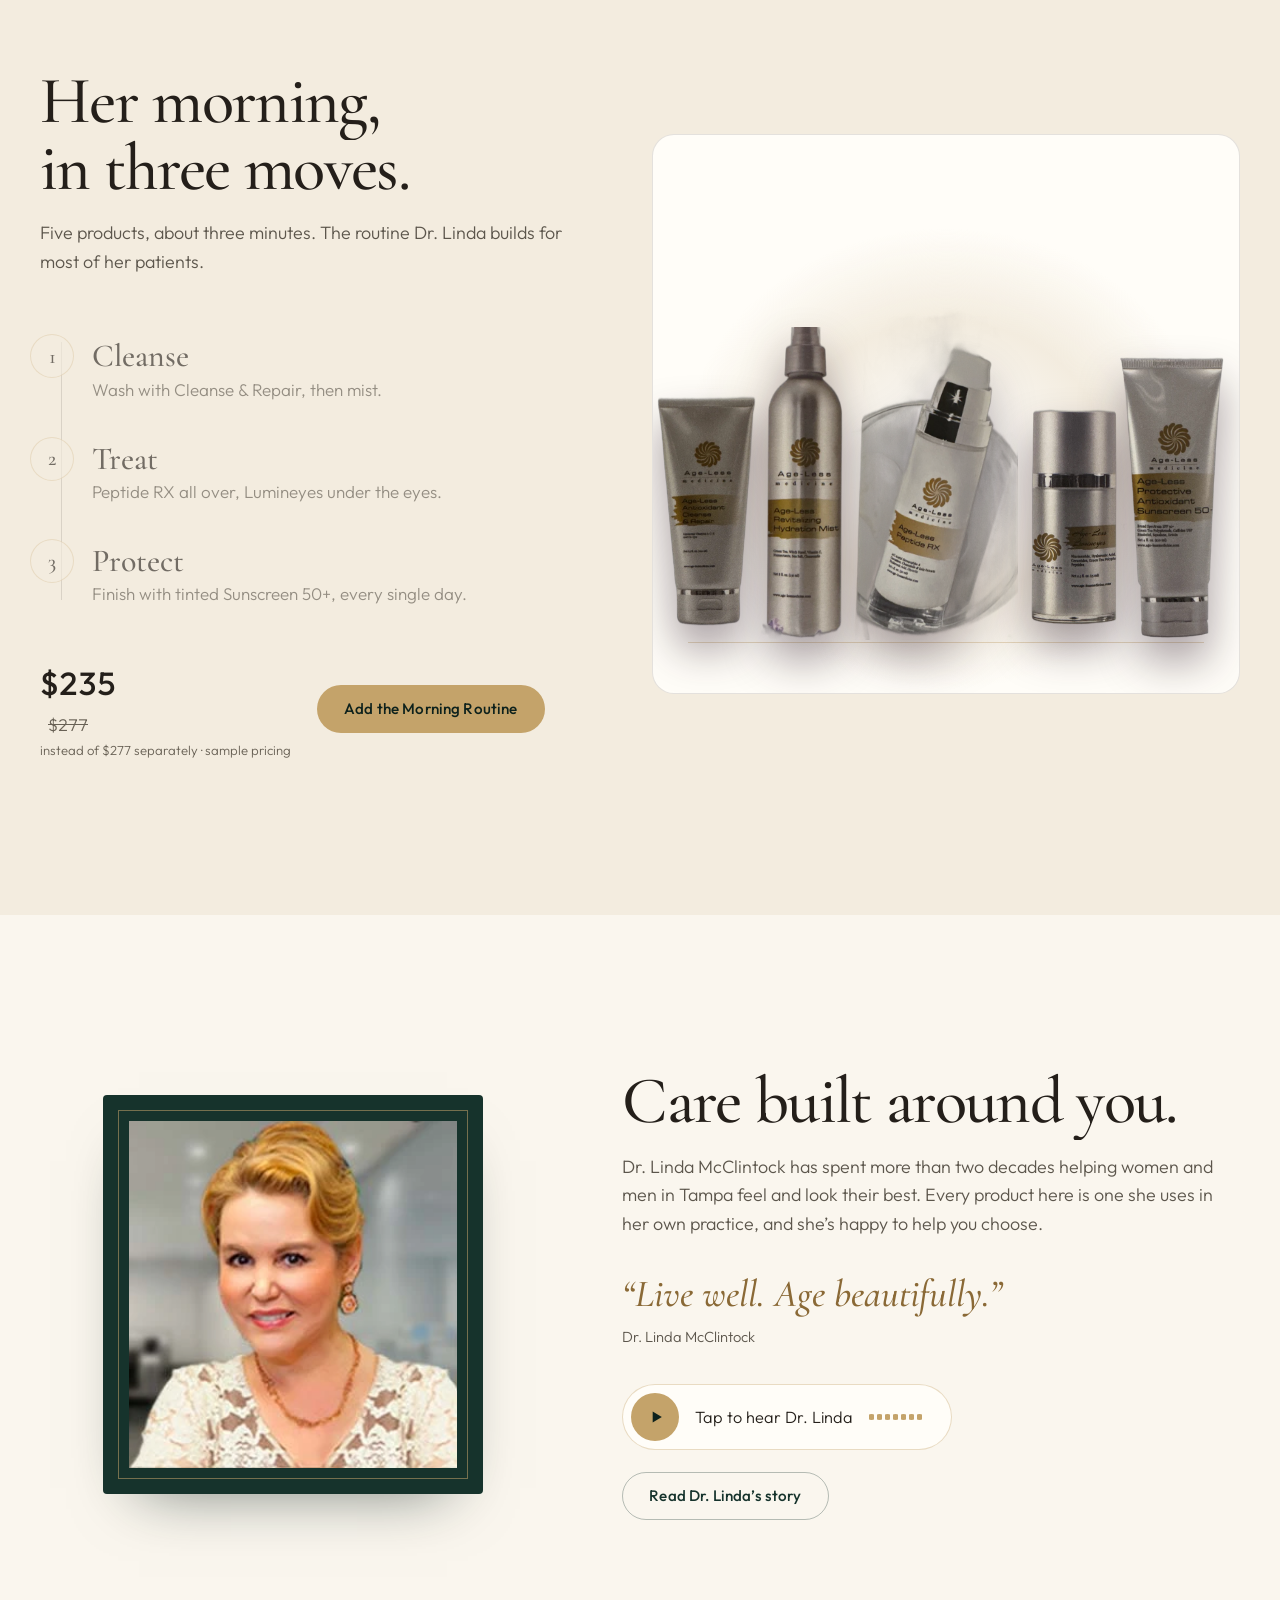
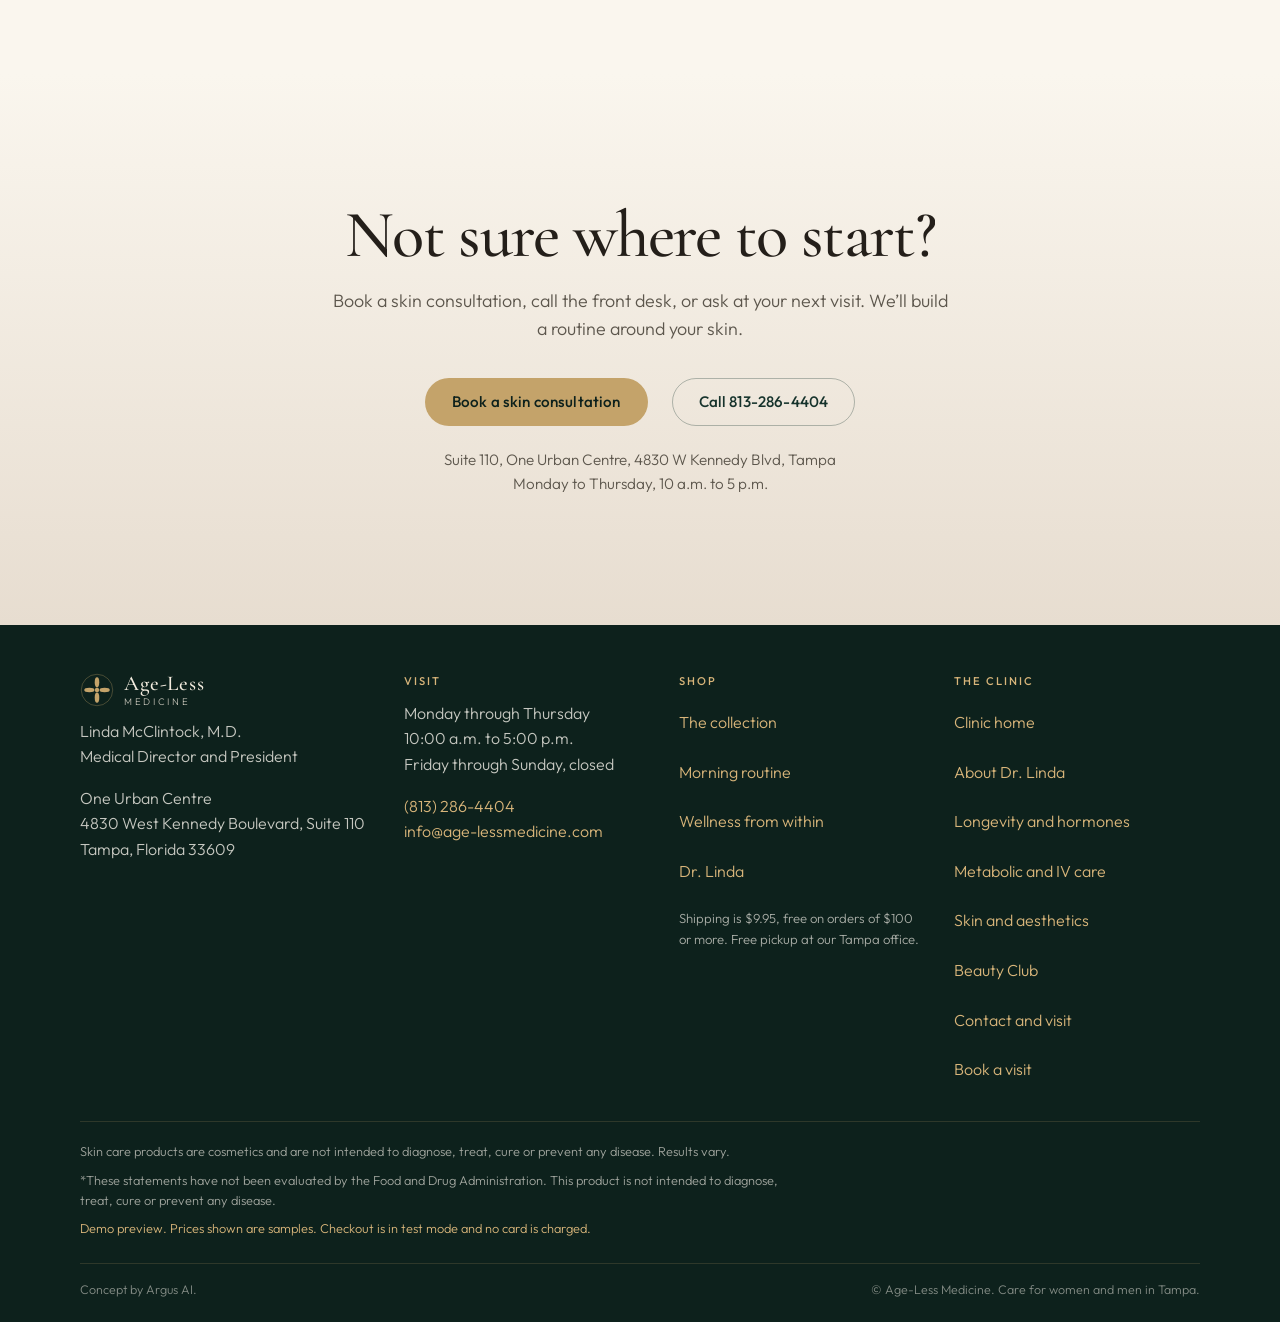
==== commit 365c8ada: "Anti-template polish: quiet labels, still reviews, clean jars, one portrait on About - Shop: pill ba" ====
--- a/site/index.html
+++ b/site/index.html
@@ -14,11 +14,11 @@
 <link rel="preload" href="assets/fonts/CormorantGaramond-500.woff2" as="font" type="font/woff2" crossorigin>
 <link rel="preload" href="assets/fonts/CormorantGaramond-500i.woff2" as="font" type="font/woff2" crossorigin>
 <link rel="preload" href="assets/fonts/Outfit-300.woff2" as="font" type="font/woff2" crossorigin>
-<link rel="stylesheet" href="assets/fonts.css?v=20261119-photos">
-<link rel="stylesheet" href="assets/css/style.css?v=20261119-photos">
-<link rel="stylesheet" href="assets/css/heroes.css?v=20261119-photos">
-<link rel="stylesheet" href="assets/css/unify.css?v=20261119-photos">
-<link rel="stylesheet" href="assets/css/premium.css?v=20261119-photos">
+<link rel="stylesheet" href="assets/fonts.css?v=20261119-audit">
+<link rel="stylesheet" href="assets/css/style.css?v=20261119-audit">
+<link rel="stylesheet" href="assets/css/heroes.css?v=20261119-audit">
+<link rel="stylesheet" href="assets/css/unify.css?v=20261119-audit">
+<link rel="stylesheet" href="assets/css/premium.css?v=20261119-audit">
 <!-- LAYOUT: clean landing is the default. Add ?layout=full to see the original motion-heavy hero for comparison. -->
 <script>(function(){var q=new URLSearchParams(location.search),d=document.documentElement;d.setAttribute('data-layout', q.get('layout') === 'full' ? 'full' : 'clean');
 /* HERO MOCKUPS (2026-11-14): ?hero=a..e previews five first-screen directions. No param = B (Editorial), Vito's pick 2026-11-14. ?hero=now shows the earlier dark green clean hero. */
@@ -482,11 +482,11 @@
 
 <div class="toast" id="toast" role="status" aria-live="polite"></div>
 
-<script src="assets/js/data.js?v=20261119-photos"></script>
-<script src="assets/js/heroes.js?v=20261119-photos"></script>
-<script src="assets/js/shopify.js?v=20261119-photos"></script>
-<script src="assets/js/motion.js?v=20261119-photos"></script>
-<script src="assets/js/app.js?v=20261119-photos"></script>
-<script src="assets/js/premium.js?v=20261119-photos"></script>
+<script src="assets/js/data.js?v=20261119-audit"></script>
+<script src="assets/js/heroes.js?v=20261119-audit"></script>
+<script src="assets/js/shopify.js?v=20261119-audit"></script>
+<script src="assets/js/motion.js?v=20261119-audit"></script>
+<script src="assets/js/app.js?v=20261119-audit"></script>
+<script src="assets/js/premium.js?v=20261119-audit"></script>
 </body>
 </html>
--- a/site/assets/css/premium.css
+++ b/site/assets/css/premium.css
@@ -131,3 +131,15 @@
   .d-media > img { inset: 18px; width: calc(100% - 36px); height: calc(100% - 36px); }
   .d-media.is-photo img.photo { inset: 12px; width: calc(100% - 24px); height: calc(100% - 24px); }
 }
+
+/* ---------- Quieter labels (anti-template pass) ---------- */
+/* Card and panel labels read as small-caps captions, not pill stickers. */
+:root[data-theme] .badge, .badge {
+  background: none; border: 0; border-radius: 0; padding: 0; top: 18px; left: 20px;
+  font-size: 0.68rem; font-weight: 500; letter-spacing: 0.16em; text-transform: uppercase; color: #6e5326;
+}
+.tag-lead, .card.lead .tag-lead { border: 0; border-radius: 0; padding: 0; font-size: 0.68rem; letter-spacing: 0.16em; text-transform: uppercase; color: #6e5326; }
+/* "Sample pricing" stays on every price, but as a quiet note instead of a shouty caps label. */
+.sample { font-size: 0.78rem; letter-spacing: 0.01em; text-transform: none; color: var(--soft); }
+/* Routine steps not yet reached stay readable. */
+.step { opacity: 0.62; }
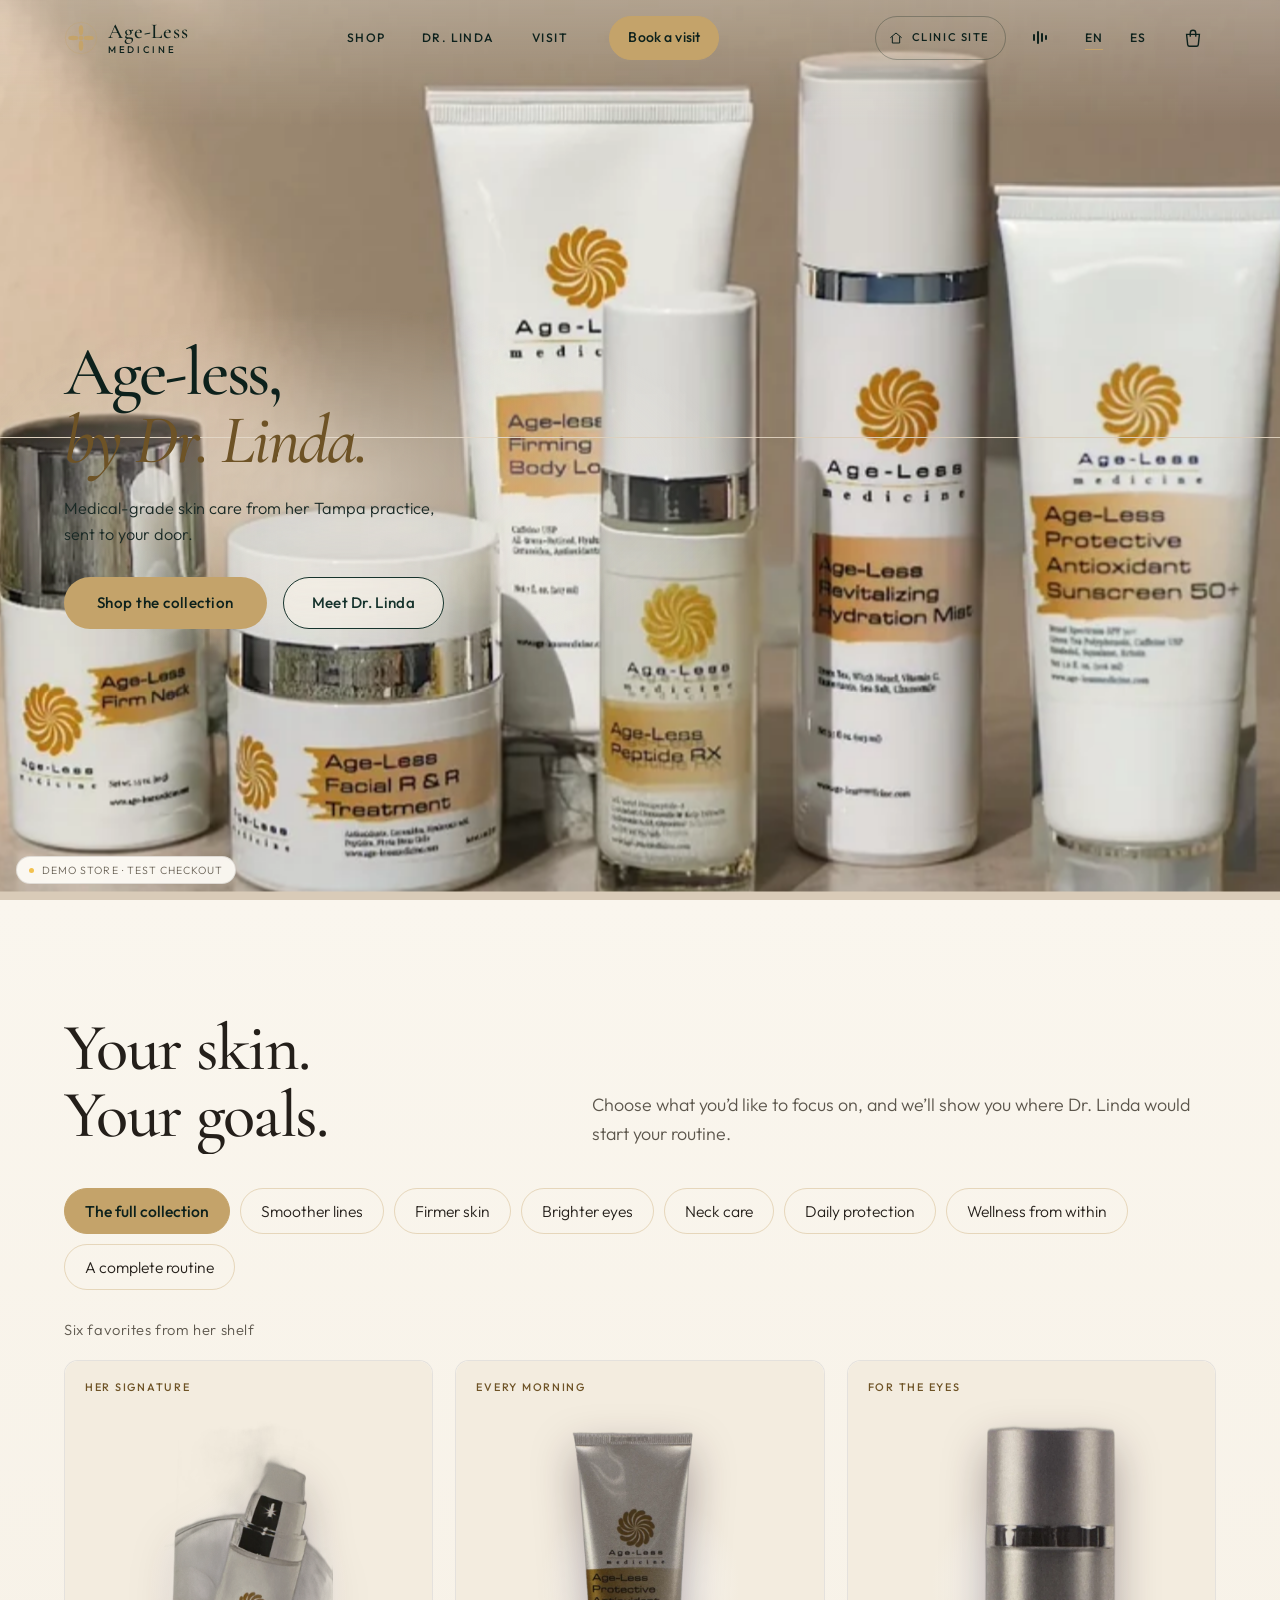
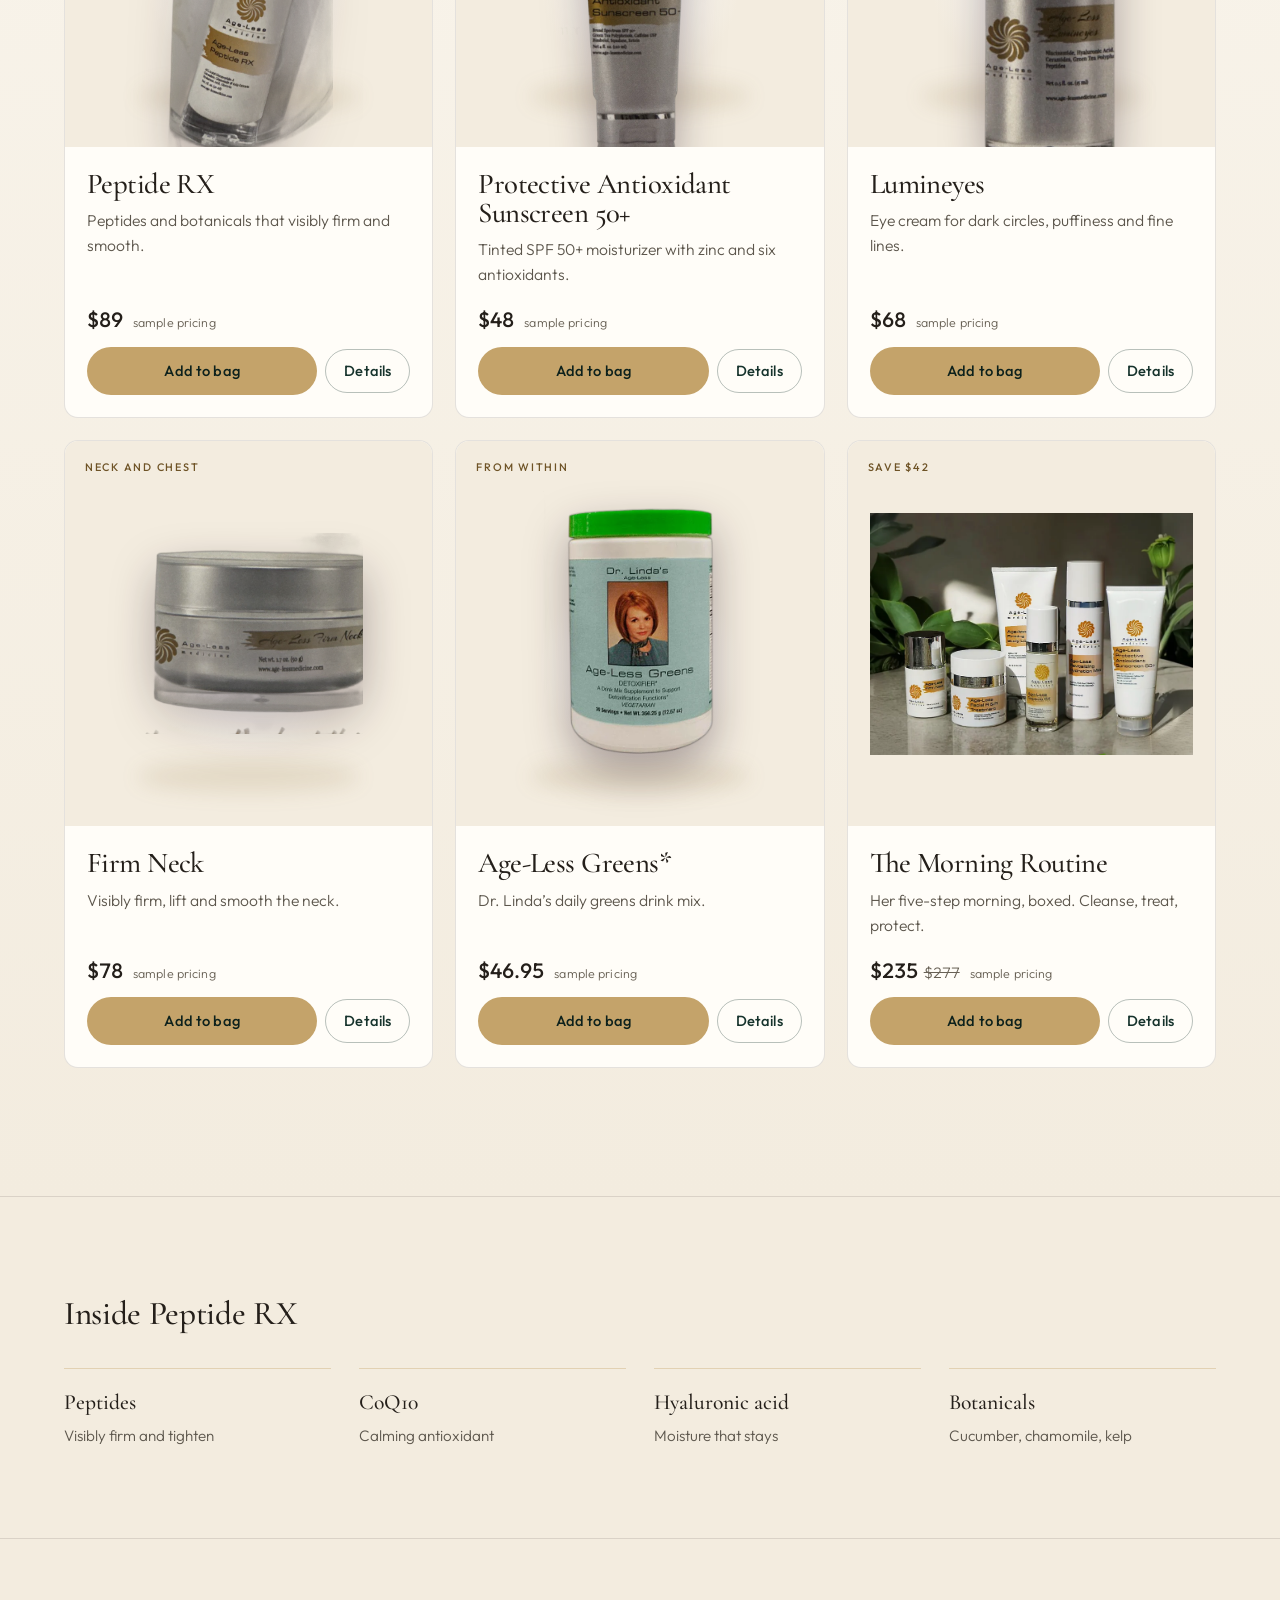
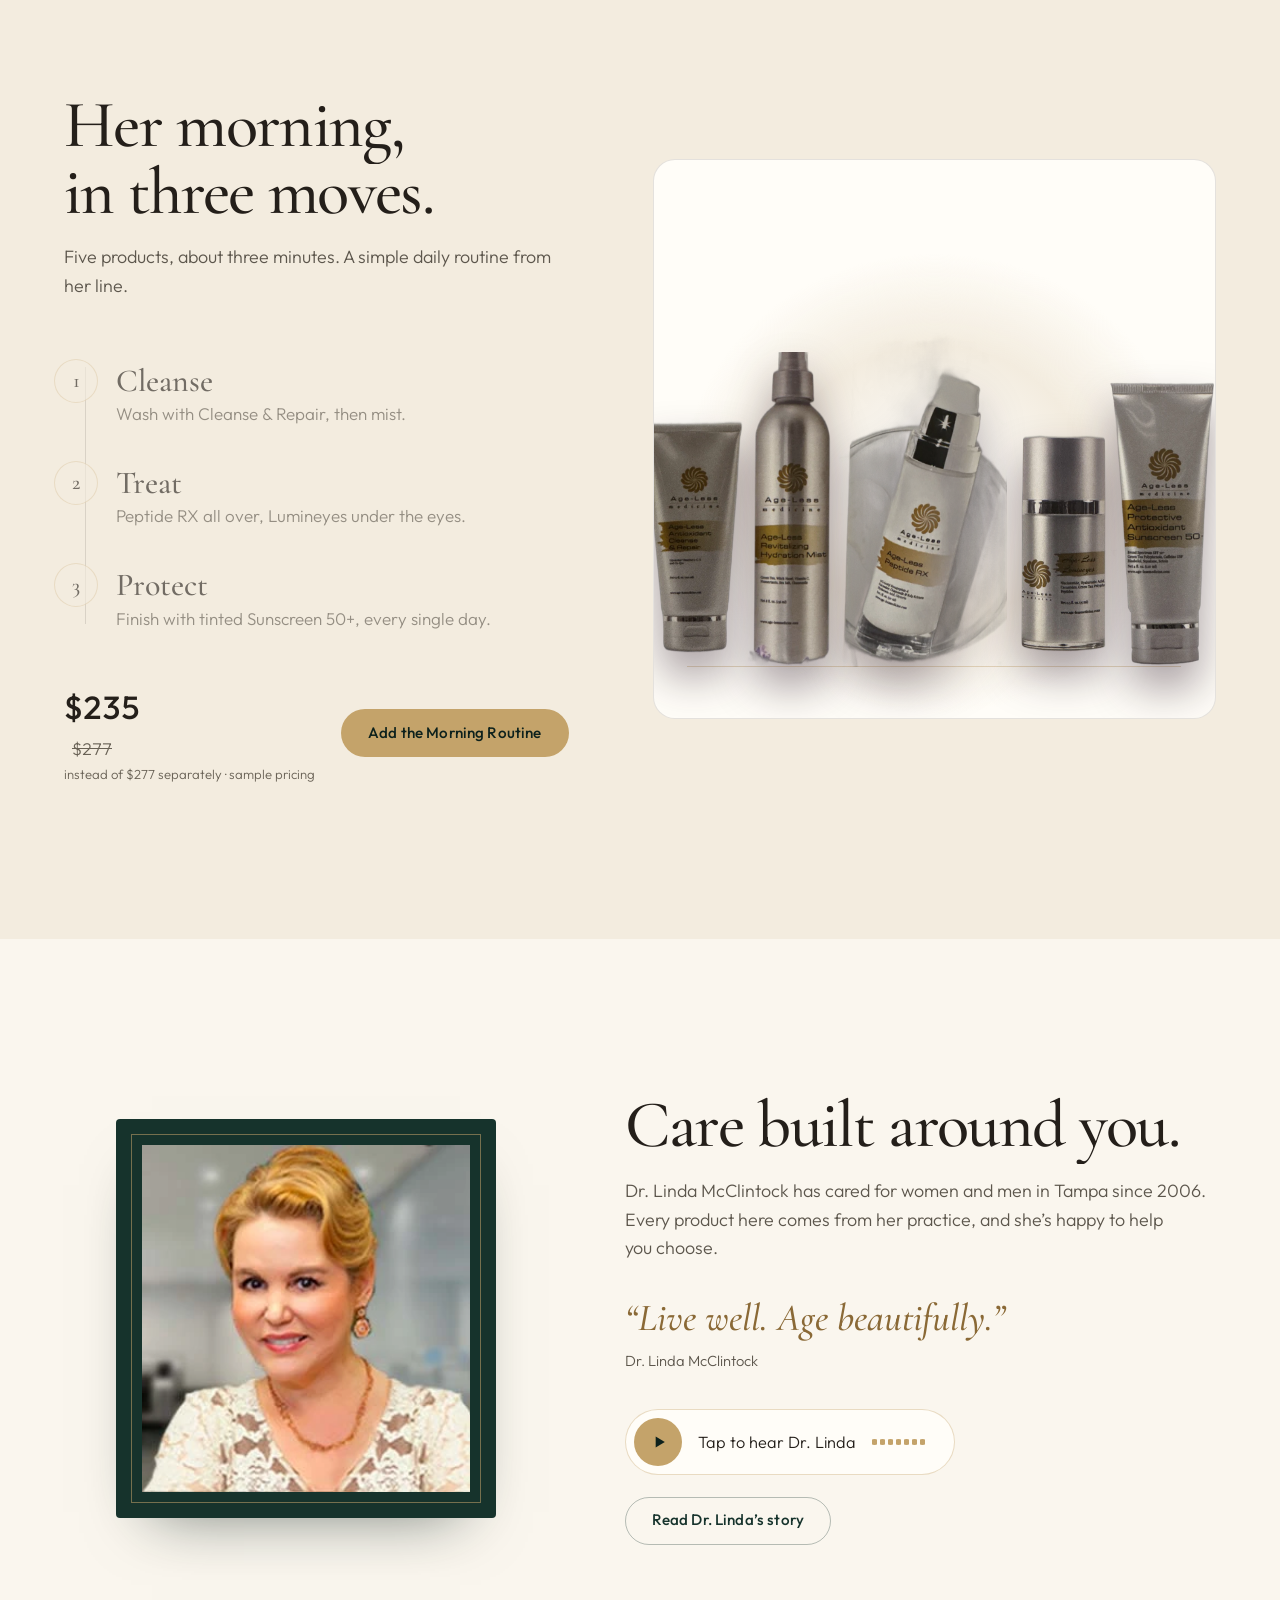
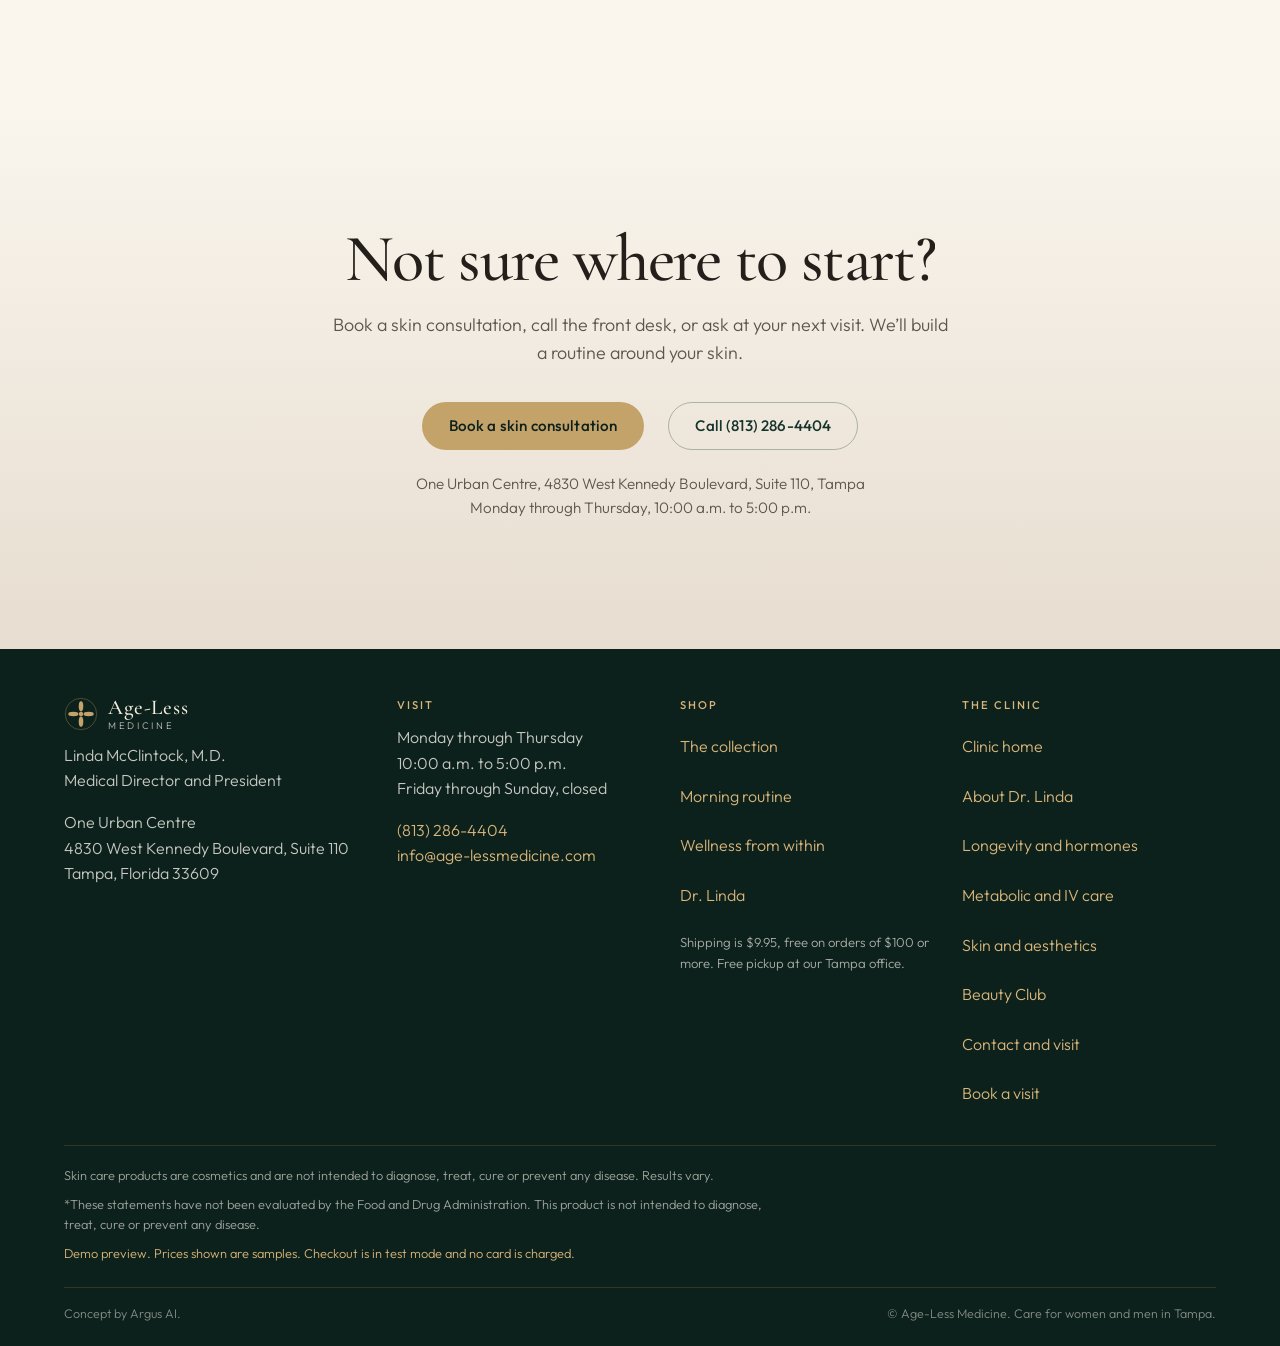
==== commit a1a09782: "Premium polish 2026-11-21: roomier laptop margins on both sites, shop header fixes, honest copy, cle" ====
--- a/site/index.html
+++ b/site/index.html
@@ -14,11 +14,11 @@
 <link rel="preload" href="assets/fonts/CormorantGaramond-500.woff2" as="font" type="font/woff2" crossorigin>
 <link rel="preload" href="assets/fonts/CormorantGaramond-500i.woff2" as="font" type="font/woff2" crossorigin>
 <link rel="preload" href="assets/fonts/Outfit-300.woff2" as="font" type="font/woff2" crossorigin>
-<link rel="stylesheet" href="assets/fonts.css?v=20261119-audit">
-<link rel="stylesheet" href="assets/css/style.css?v=20261119-audit">
-<link rel="stylesheet" href="assets/css/heroes.css?v=20261119-audit">
-<link rel="stylesheet" href="assets/css/unify.css?v=20261119-audit">
-<link rel="stylesheet" href="assets/css/premium.css?v=20261119-audit">
+<link rel="stylesheet" href="assets/fonts.css?v=20261121-polish">
+<link rel="stylesheet" href="assets/css/style.css?v=20261121-polish">
+<link rel="stylesheet" href="assets/css/heroes.css?v=20261121-polish">
+<link rel="stylesheet" href="assets/css/unify.css?v=20261121-polish">
+<link rel="stylesheet" href="assets/css/premium.css?v=20261121-polish">
 <!-- LAYOUT: clean landing is the default. Add ?layout=full to see the original motion-heavy hero for comparison. -->
 <script>(function(){var q=new URLSearchParams(location.search),d=document.documentElement;d.setAttribute('data-layout', q.get('layout') === 'full' ? 'full' : 'clean');
 /* HERO MOCKUPS (2026-11-14): ?hero=a..e previews five first-screen directions. No param = B (Editorial), Vito's pick 2026-11-14. ?hero=now shows the earlier dark green clean hero. */
@@ -302,9 +302,9 @@
       <p class="lede" data-i18n="visit_body"></p>
       <div class="visit-row">
         <a class="btn gold" href="../index.html#book" data-main-site data-main-hash="#book-skin" data-i18n="book_consult">Book a skin consultation</a>
-        <a class="btn ghost" href="tel:+18132864404" data-i18n="visit_call">Call 813-286-4404</a>
-      </div>
-      <p class="where"><span data-i18n="visit_where"></span><br><span data-i18n="visit_hours">Monday to Thursday, 10 a.m. to 5 p.m.</span></p>
+        <a class="btn ghost" href="tel:+18132864404" data-i18n="visit_call">Call (813) 286-4404</a>
+      </div>
+      <p class="where"><span data-i18n="visit_where"></span><br><span data-i18n="visit_hours">Monday through Thursday, 10:00 a.m. to 5:00 p.m.</span></p>
     </div>
   </section>
 </main>
@@ -482,11 +482,11 @@
 
 <div class="toast" id="toast" role="status" aria-live="polite"></div>
 
-<script src="assets/js/data.js?v=20261119-audit"></script>
-<script src="assets/js/heroes.js?v=20261119-audit"></script>
-<script src="assets/js/shopify.js?v=20261119-audit"></script>
-<script src="assets/js/motion.js?v=20261119-audit"></script>
-<script src="assets/js/app.js?v=20261119-audit"></script>
-<script src="assets/js/premium.js?v=20261119-audit"></script>
+<script src="assets/js/data.js?v=20261121-polish"></script>
+<script src="assets/js/heroes.js?v=20261121-polish"></script>
+<script src="assets/js/shopify.js?v=20261121-polish"></script>
+<script src="assets/js/motion.js?v=20261121-polish"></script>
+<script src="assets/js/app.js?v=20261121-polish"></script>
+<script src="assets/js/premium.js?v=20261121-polish"></script>
 </body>
 </html>
--- a/site/assets/css/premium.css
+++ b/site/assets/css/premium.css
@@ -143,3 +143,25 @@
 .sample { font-size: 0.78rem; letter-spacing: 0.01em; text-transform: none; color: var(--soft); }
 /* Routine steps not yet reached stay readable. */
 .step { opacity: 0.62; }
+
+/* ---------- Premium polish 2026-11-21 ---------- */
+/* "Clinic site" in the nav is for the phone menu only; the pill on the right covers desktop (was showing twice). */
+.top .nav a.nav-menu-only { display: none; }
+@media (max-width: 1080px) { .top .nav a.nav-menu-only { display: block !important; } }
+/* "Hear Dr. Linda" bars: ink instead of gold so the icon is readable on the warm hero photo. */
+:root[data-layout="clean"] .top .voice-btn .bars i { background: currentColor; }
+/* Phone cards: the small caption label no longer sits on top of the product photo. */
+@media (max-width: 600px) {
+  :root[data-theme] .card .badge, .card .badge { top: 12px; left: 14px; font-size: 0.6rem; letter-spacing: 0.14em; }
+  .card .media { padding-top: 26px; }
+  .card .media img.photo { inset: 20% 7% 5%; height: 75%; }
+}
+/* Same page width and side margins as the clinic site (header, content and footer line up). */
+@media (min-width: 561px) {
+  :root { --gut: clamp(1.25rem, 5vw, 4.5rem); }
+  .wrap, .site-foot .wrap { width: min(1240px, calc(100% - 2 * var(--gut))); }
+  .top { padding-inline: max(var(--gut), calc((100% - 1240px) / 2)); }
+}
+@media (min-width: 861px) {
+  .hv-b .hv-copy { padding-left: max(var(--gut), calc((100% - 1240px) / 2)); max-width: calc(560px + max(var(--gut), calc((100% - 1240px) / 2))); }
+}
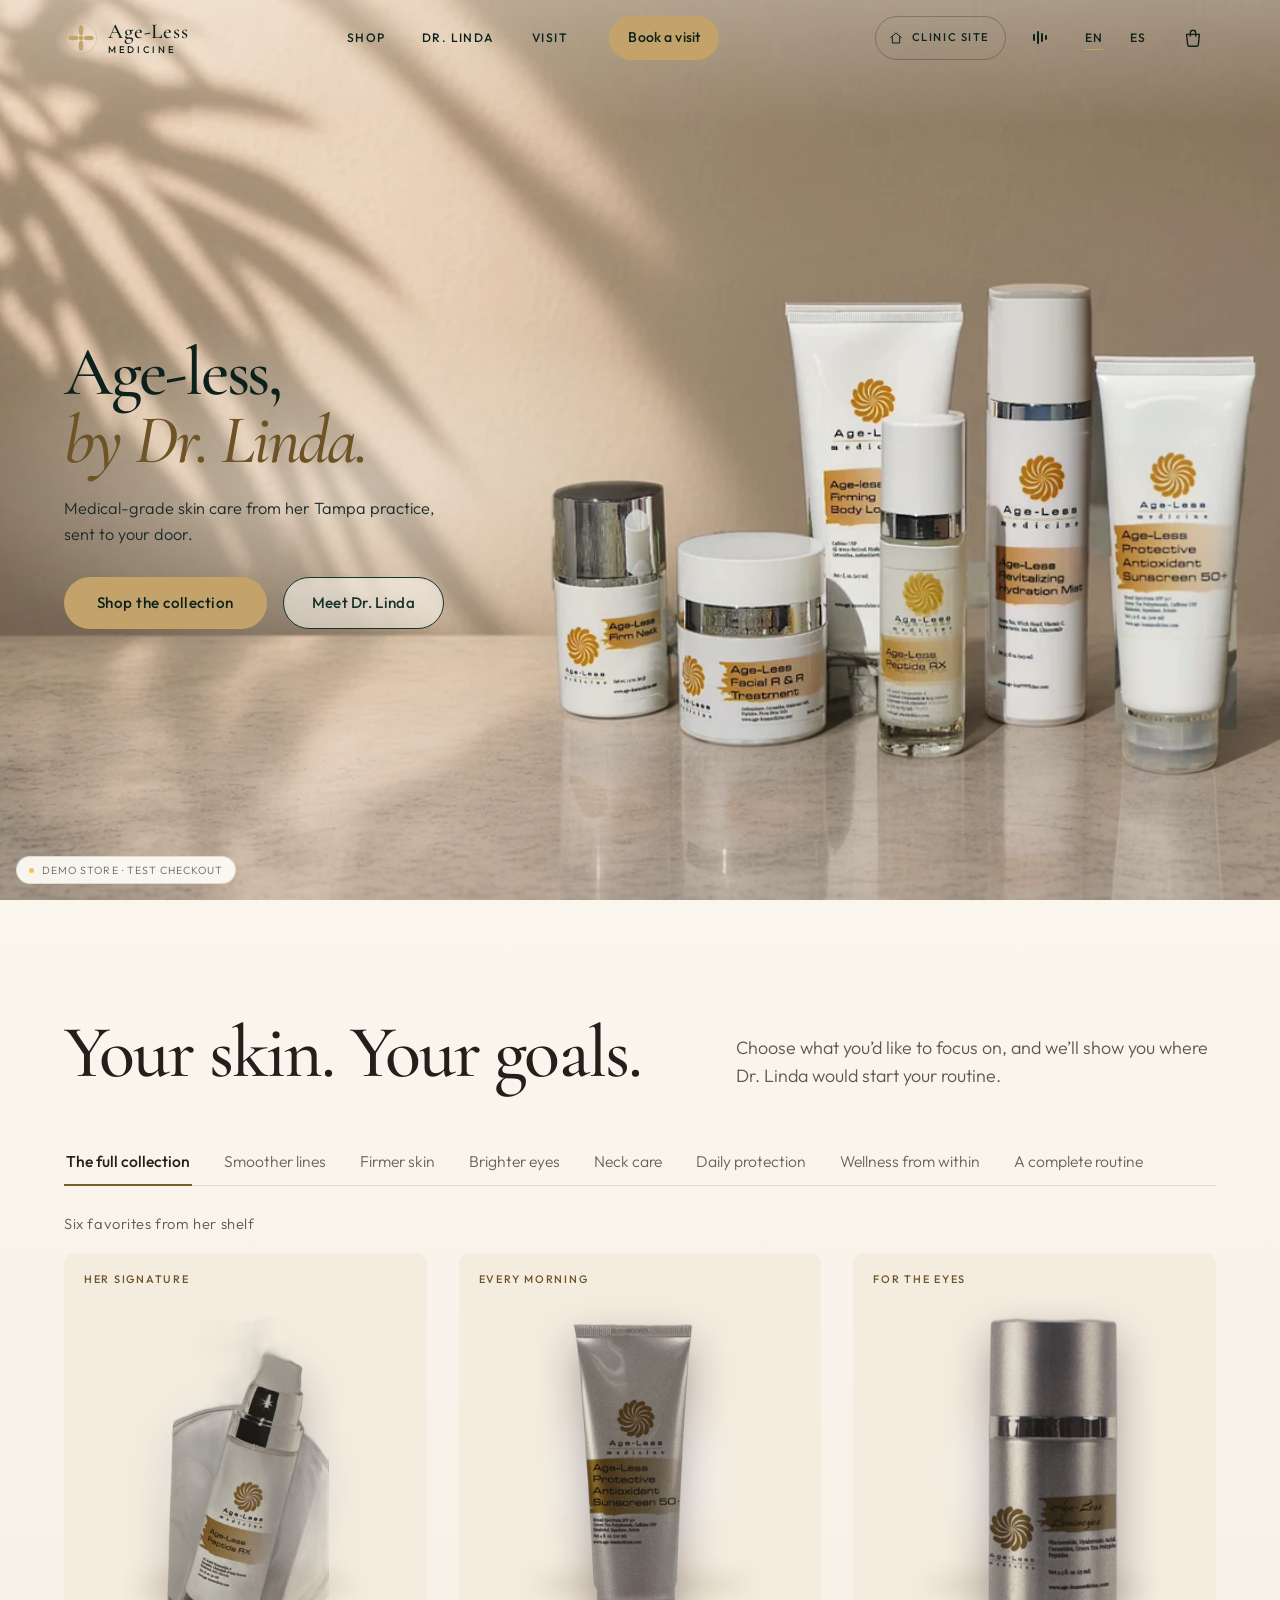
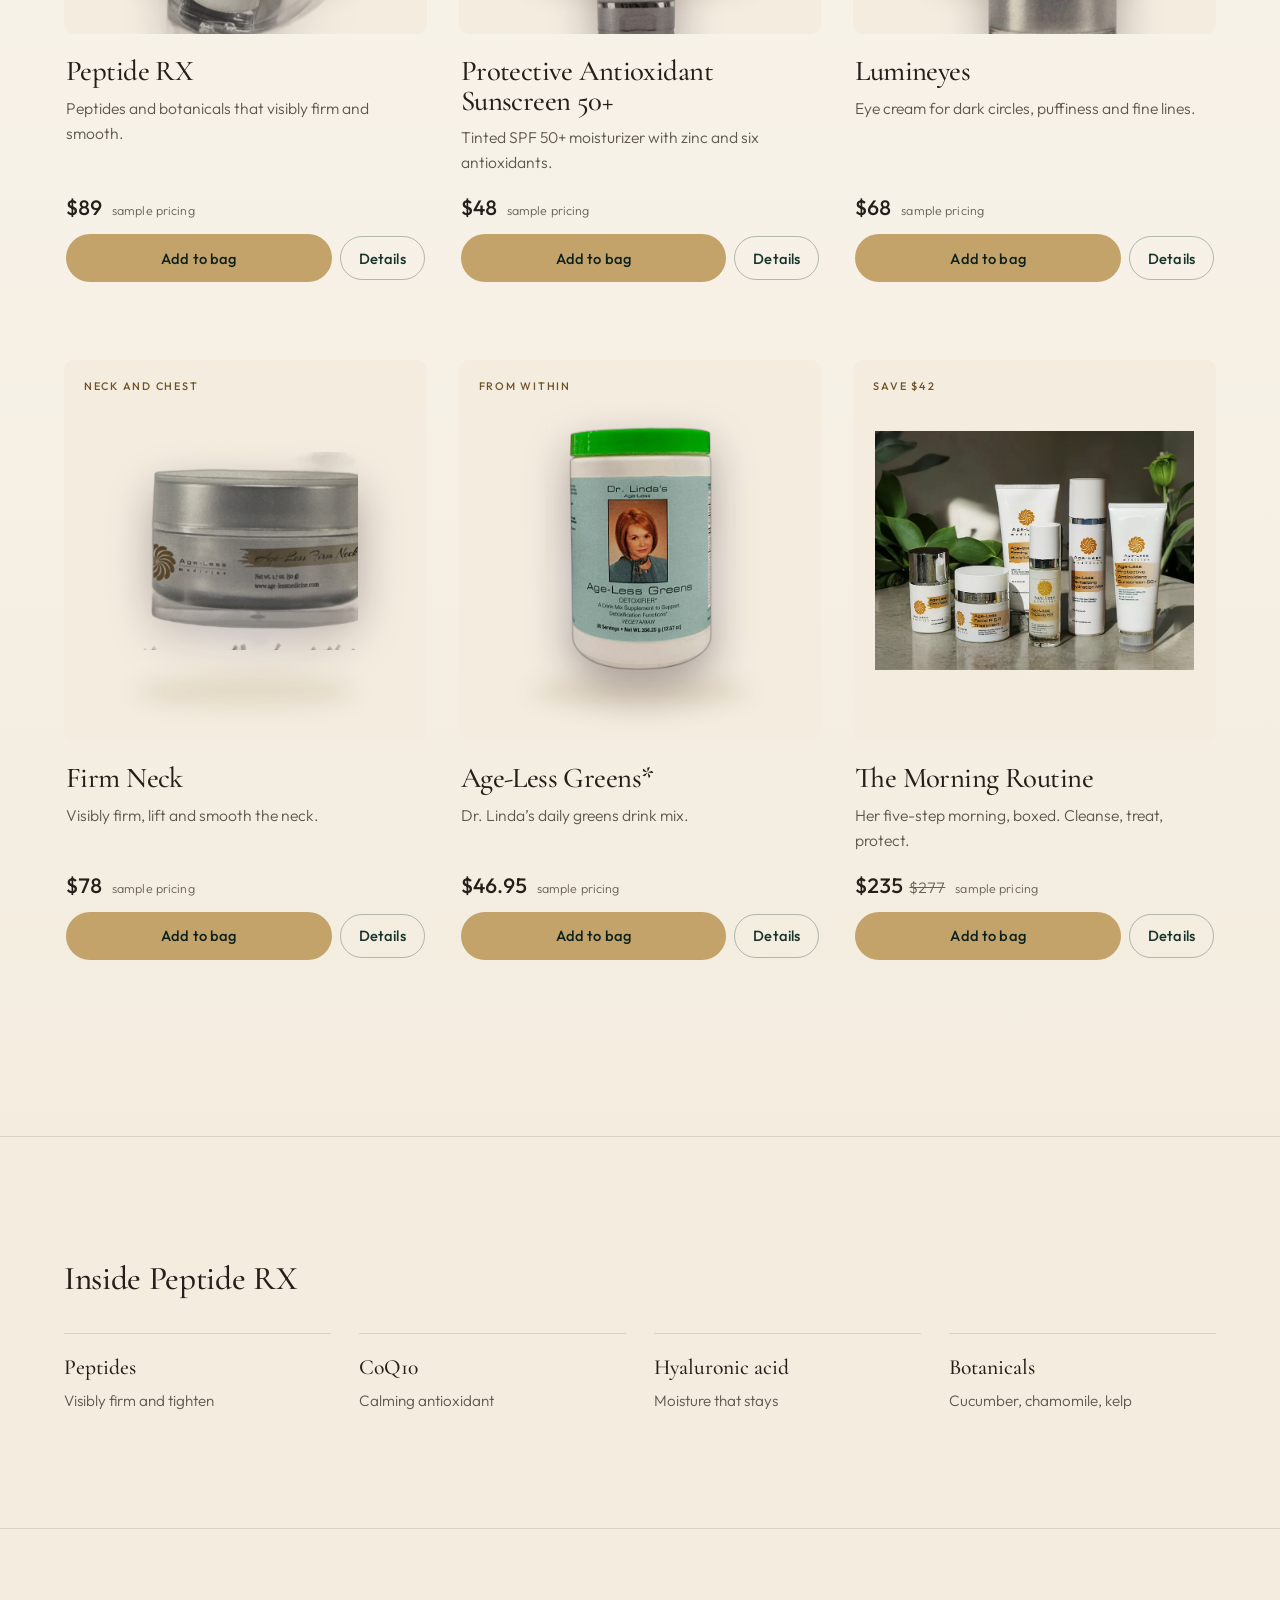
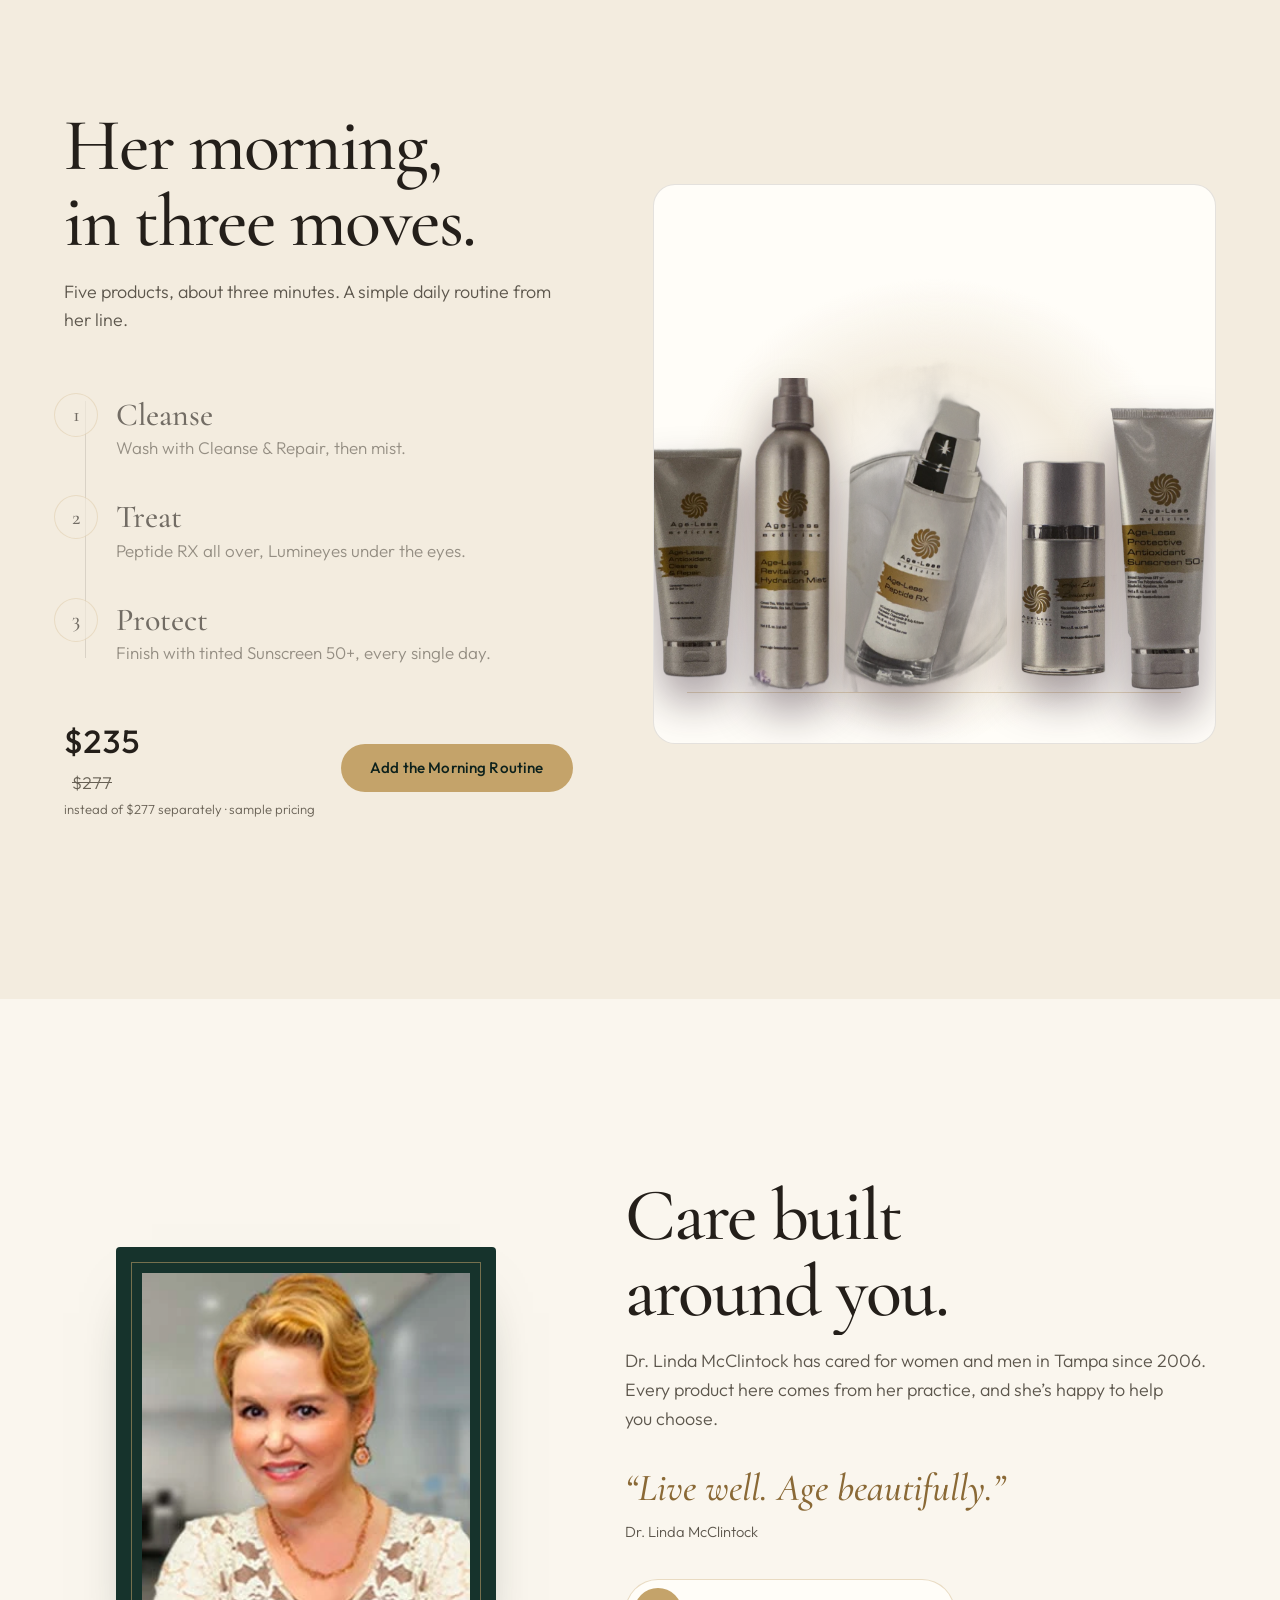
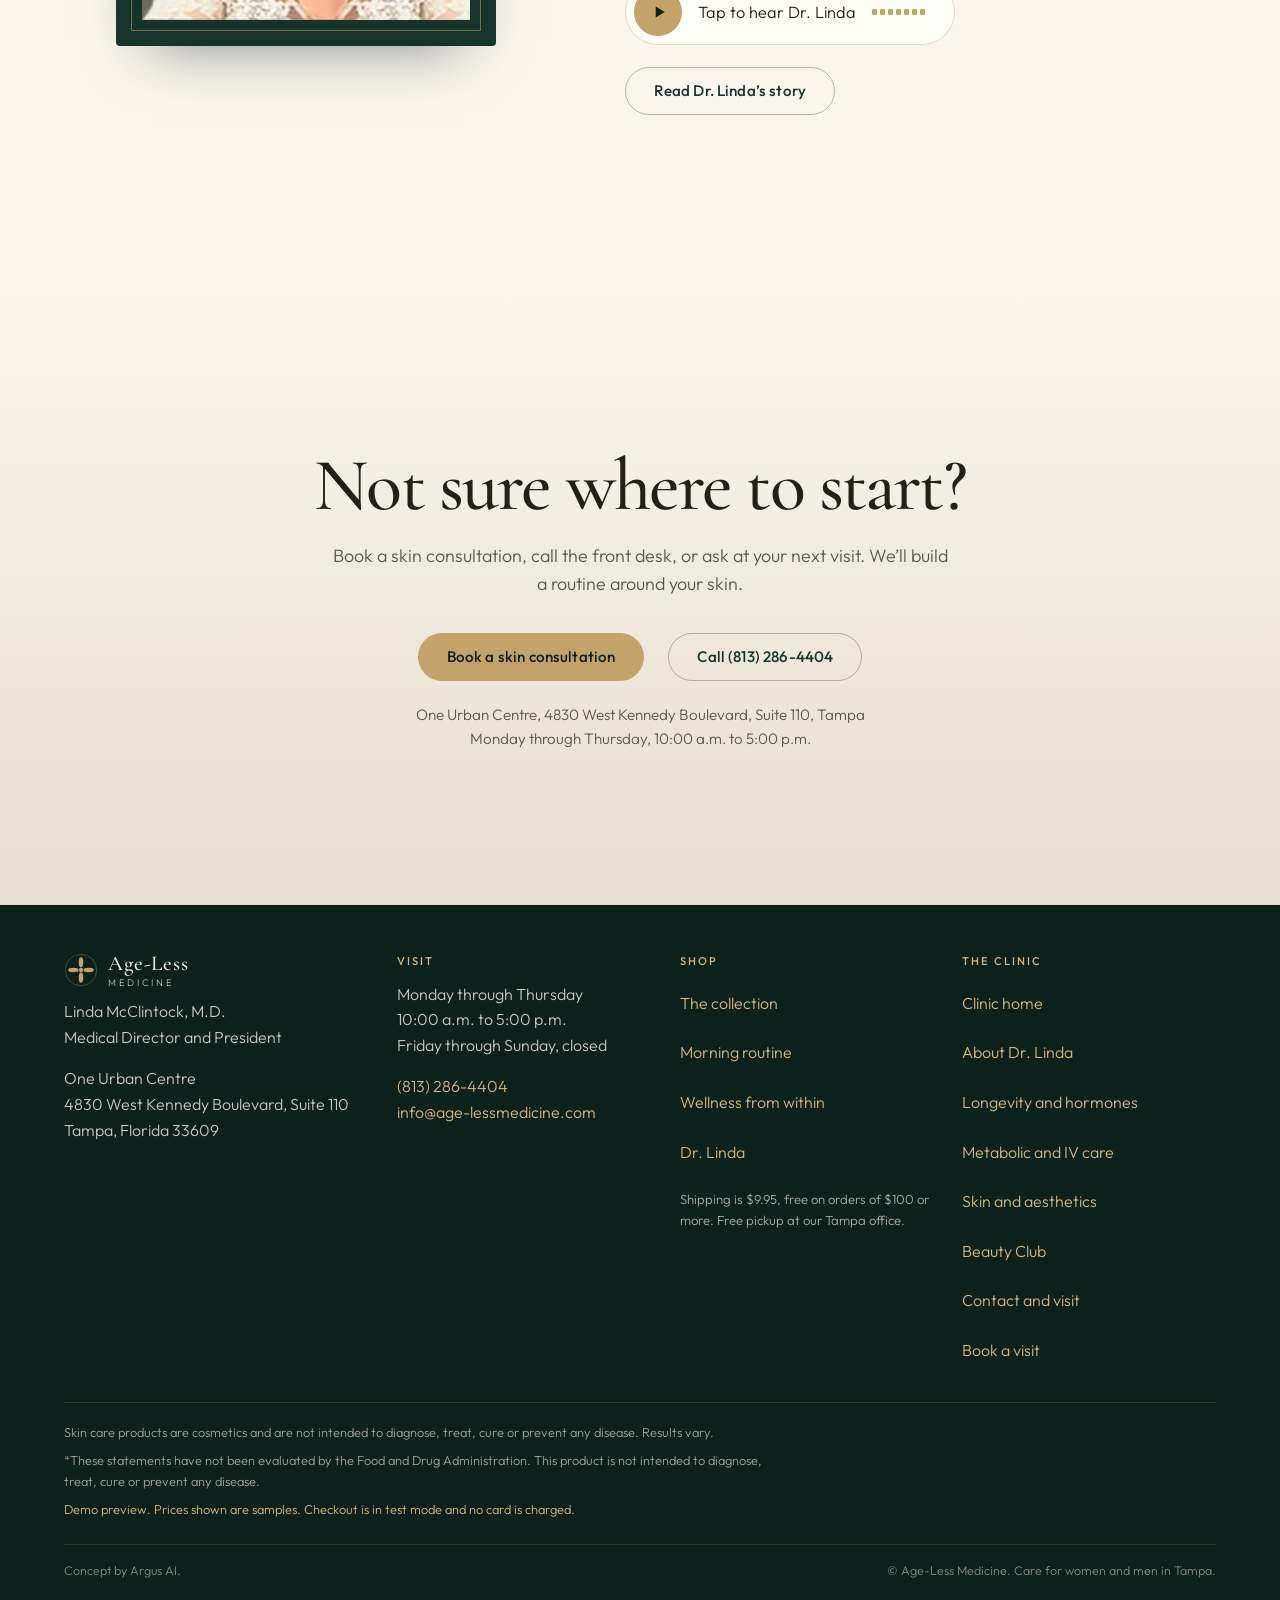
==== commit 0d587255: "Draft: calmer, bigger home/injectables/shop layouts; swirl favicon, share images and tags; unified b" ====
--- a/site/index.html
+++ b/site/index.html
@@ -6,19 +6,36 @@
 <title>Age-Less Medicine | Skin care by Dr. Linda McClintock</title>
 <meta name="description" content="Medical-grade skin care and supplements from Dr. Linda McClintock's Tampa practice. Shop Peptide RX, Lumineyes, Firm Neck, Sunscreen 50+ and more.">
 <meta name="robots" content="noindex">
-<meta name="theme-color" content="#07120e">
-<link rel="icon" href="data:image/svg+xml,%3Csvg xmlns='http://www.w3.org/2000/svg' viewBox='0 0 32 32'%3E%3Ccircle cx='16' cy='16' r='15' fill='%230d211c'/%3E%3Ccircle cx='16' cy='16' r='6' fill='none' stroke='%23d8b57a' stroke-width='3'/%3E%3C/svg%3E">
+<meta name="theme-color" content="#16332c">
+<link rel="icon" href="../favicon.svg" type="image/svg+xml">
+<link rel="icon" href="../images/brand/favicon-32.png" type="image/png" sizes="32x32">
+<link rel="apple-touch-icon" href="../images/brand/apple-touch-icon.png">
+<!-- Share preview. Absolute URLs: switch to the shop's real domain at launch. -->
+<meta property="og:type" content="website">
+<meta property="og:site_name" content="Age-Less Medicine">
+<meta property="og:title" content="Age-Less Medicine | Skin care by Dr. Linda McClintock">
+<meta property="og:description" content="Medical-grade skin care from Dr. Linda McClintock's Tampa practice, sent to your door.">
+<meta property="og:url" content="https://botgob.github.io/ageless-demo-concept/site/">
+<meta property="og:image" content="https://botgob.github.io/ageless-demo-concept/images/og/og-shop.jpg">
+<meta property="og:image:width" content="1200">
+<meta property="og:image:height" content="630">
+<meta property="og:image:alt" content="Age-Less skin care by Dr. Linda, on a stone counter">
+<meta name="twitter:card" content="summary_large_image">
+<meta name="twitter:title" content="Age-Less Medicine | Skin care by Dr. Linda McClintock">
+<meta name="twitter:description" content="Medical-grade skin care from Dr. Linda McClintock's Tampa practice, sent to your door.">
+<meta name="twitter:image" content="https://botgob.github.io/ageless-demo-concept/images/og/og-shop.jpg">
 <link rel="preload" as="image" type="image/webp" media="(min-width: 861px)" href="assets/img/hero-editorial-1400.webp" imagesrcset="assets/img/hero-editorial-1400.webp 1400w, assets/img/hero-editorial.webp 2256w" imagesizes="100vw">
 <link rel="preload" as="image" type="image/webp" media="(max-width: 860px)" href="assets/img/hero-ed-sq-780.webp">
 <style>html{background:#faf6ee}</style>
 <link rel="preload" href="assets/fonts/CormorantGaramond-500.woff2" as="font" type="font/woff2" crossorigin>
 <link rel="preload" href="assets/fonts/CormorantGaramond-500i.woff2" as="font" type="font/woff2" crossorigin>
 <link rel="preload" href="assets/fonts/Outfit-300.woff2" as="font" type="font/woff2" crossorigin>
-<link rel="stylesheet" href="assets/fonts.css?v=20261121-polish">
-<link rel="stylesheet" href="assets/css/style.css?v=20261121-polish">
-<link rel="stylesheet" href="assets/css/heroes.css?v=20261121-polish">
-<link rel="stylesheet" href="assets/css/unify.css?v=20261121-polish">
-<link rel="stylesheet" href="assets/css/premium.css?v=20261121-polish">
+<link rel="stylesheet" href="assets/fonts.css?v=20261121-upscale">
+<link rel="stylesheet" href="assets/css/style.css?v=20261121-upscale">
+<link rel="stylesheet" href="assets/css/heroes.css?v=20261121-upscale">
+<link rel="stylesheet" href="assets/css/unify.css?v=20261121-upscale">
+<link rel="stylesheet" href="assets/css/premium.css?v=20261121-upscale">
+<link rel="stylesheet" href="assets/css/upscale.css?v=20261121-upscale">
 <!-- LAYOUT: clean landing is the default. Add ?layout=full to see the original motion-heavy hero for comparison. -->
 <script>(function(){var q=new URLSearchParams(location.search),d=document.documentElement;d.setAttribute('data-layout', q.get('layout') === 'full' ? 'full' : 'clean');
 /* HERO MOCKUPS (2026-11-14): ?hero=a..e previews five first-screen directions. No param = B (Editorial), Vito's pick 2026-11-14. ?hero=now shows the earlier dark green clean hero. */
@@ -482,11 +499,12 @@
 
 <div class="toast" id="toast" role="status" aria-live="polite"></div>
 
-<script src="assets/js/data.js?v=20261121-polish"></script>
-<script src="assets/js/heroes.js?v=20261121-polish"></script>
-<script src="assets/js/shopify.js?v=20261121-polish"></script>
-<script src="assets/js/motion.js?v=20261121-polish"></script>
-<script src="assets/js/app.js?v=20261121-polish"></script>
-<script src="assets/js/premium.js?v=20261121-polish"></script>
+<script src="assets/js/data.js?v=20261121-upscale"></script>
+<script src="assets/js/heroes.js?v=20261121-upscale"></script>
+<script src="assets/js/shopify.js?v=20261121-upscale"></script>
+<script src="assets/js/motion.js?v=20261121-upscale"></script>
+<script src="assets/js/app.js?v=20261121-upscale"></script>
+<script src="assets/js/premium.js?v=20261121-upscale"></script>
+<script src="assets/js/upscale.js?v=20261121-upscale"></script>
 </body>
 </html>
--- a/site/assets/css/upscale.css
+++ b/site/assets/css/upscale.css
@@ -0,0 +1,44 @@
+/* ===================================================================
+   UPSCALE DRAFT (2026-11-21, local only). Loaded last.
+   Calmer shop home: larger headlines, more air, quiet text tabs
+   instead of pill filters, product cards without boxes, one button
+   style shared with the clinic site, gentle text fades on scroll.
+   =================================================================== */
+.display.md { font-size: clamp(2.8rem, 5.8vw, 5.1rem); line-height: 1.02; }
+.shop { padding-top: clamp(96px, 13vw, 170px); padding-bottom: clamp(96px, 12vw, 160px); }
+.shop-head { gap: 28px 64px; margin-bottom: 8px; }
+.shop-head .lede { max-width: 30rem; }
+
+/* Filters: quiet text tabs with an underline for the active one */
+.chips { gap: 4px 30px; margin-top: 48px; border-bottom: 1px solid var(--line-2); }
+.chip, :root[data-theme] .chip { min-height: 46px; padding: 0 2px; border: 0; border-radius: 0; background: none !important; color: var(--soft);
+  font-size: 0.98rem; position: relative; animation: none !important; transform: none !important; }
+.chip::after { content: ""; position: absolute; left: 0; right: 0; bottom: -1px; height: 2px; background: #7b5c2c; transform: scaleX(0); transform-origin: left; transition: transform 0.35s var(--ease-out); }
+.chip[aria-pressed="true"], :root[data-theme] .chip[aria-pressed="true"] { color: var(--ink); font-weight: 500; background: none !important; }
+.chip[aria-pressed="true"]::after { transform: scaleX(1); }
+@media (hover: hover) and (pointer: fine) { .chip[aria-pressed="false"]:hover { color: var(--ink); background: none; } }
+.picks { margin-top: 26px; }
+
+/* Product cards: no box, the product panel and the words breathe */
+.grid { gap: 56px 32px; }
+.card, :root[data-theme] .card { background: none; border: 0; border-radius: 0; overflow: visible; box-shadow: none !important; }
+.card .media { border-radius: 10px; overflow: hidden; }
+.card .body, .card .info { padding-left: 2px; padding-right: 2px; }
+@media (max-width: 860px) { .grid { gap: 40px 16px; } }
+
+/* Sections: a little more air between them */
+.routine, .about { padding: clamp(110px, 14vw, 190px) 0; }
+.visit { padding: clamp(100px, 12vw, 160px) 0; }
+.ingr { padding: clamp(72px, 9vw, 120px) 0; }
+
+/* Buttons: same pill, height and hover as the clinic site; no lift, no glow */
+.btn { min-height: 48px; padding: 0 28px; border-radius: 999px; font-size: 0.95rem; font-weight: 500; letter-spacing: 0.01em;
+  transition: background-color 0.25s ease, color 0.25s ease, border-color 0.25s ease !important; box-shadow: none !important; }
+.btn:hover, .btn:active { transform: none !important; }
+@media (hover: hover) and (pointer: fine) { .btn.gold:hover, .hv-b .btn.gold:hover { background: #d4b47c !important; } }
+a:focus-visible, button:focus-visible, select:focus-visible, input:focus-visible { outline: 2px solid #7b5c2c; outline-offset: 3px; }
+
+/* Gentle fade for text blocks as they scroll in (product photos stay put; off for reduced motion) */
+html.up-fade .up-f { opacity: 0; transform: translate3d(0, 14px, 0); transition: opacity 0.9s cubic-bezier(0.22, 0.61, 0.36, 1), transform 0.9s cubic-bezier(0.22, 0.61, 0.36, 1); }
+html.up-fade .up-f.up-in { opacity: 1; transform: none; }
+@media (prefers-reduced-motion: reduce) { html.up-fade .up-f { opacity: 1 !important; transform: none !important; transition: none !important; } }
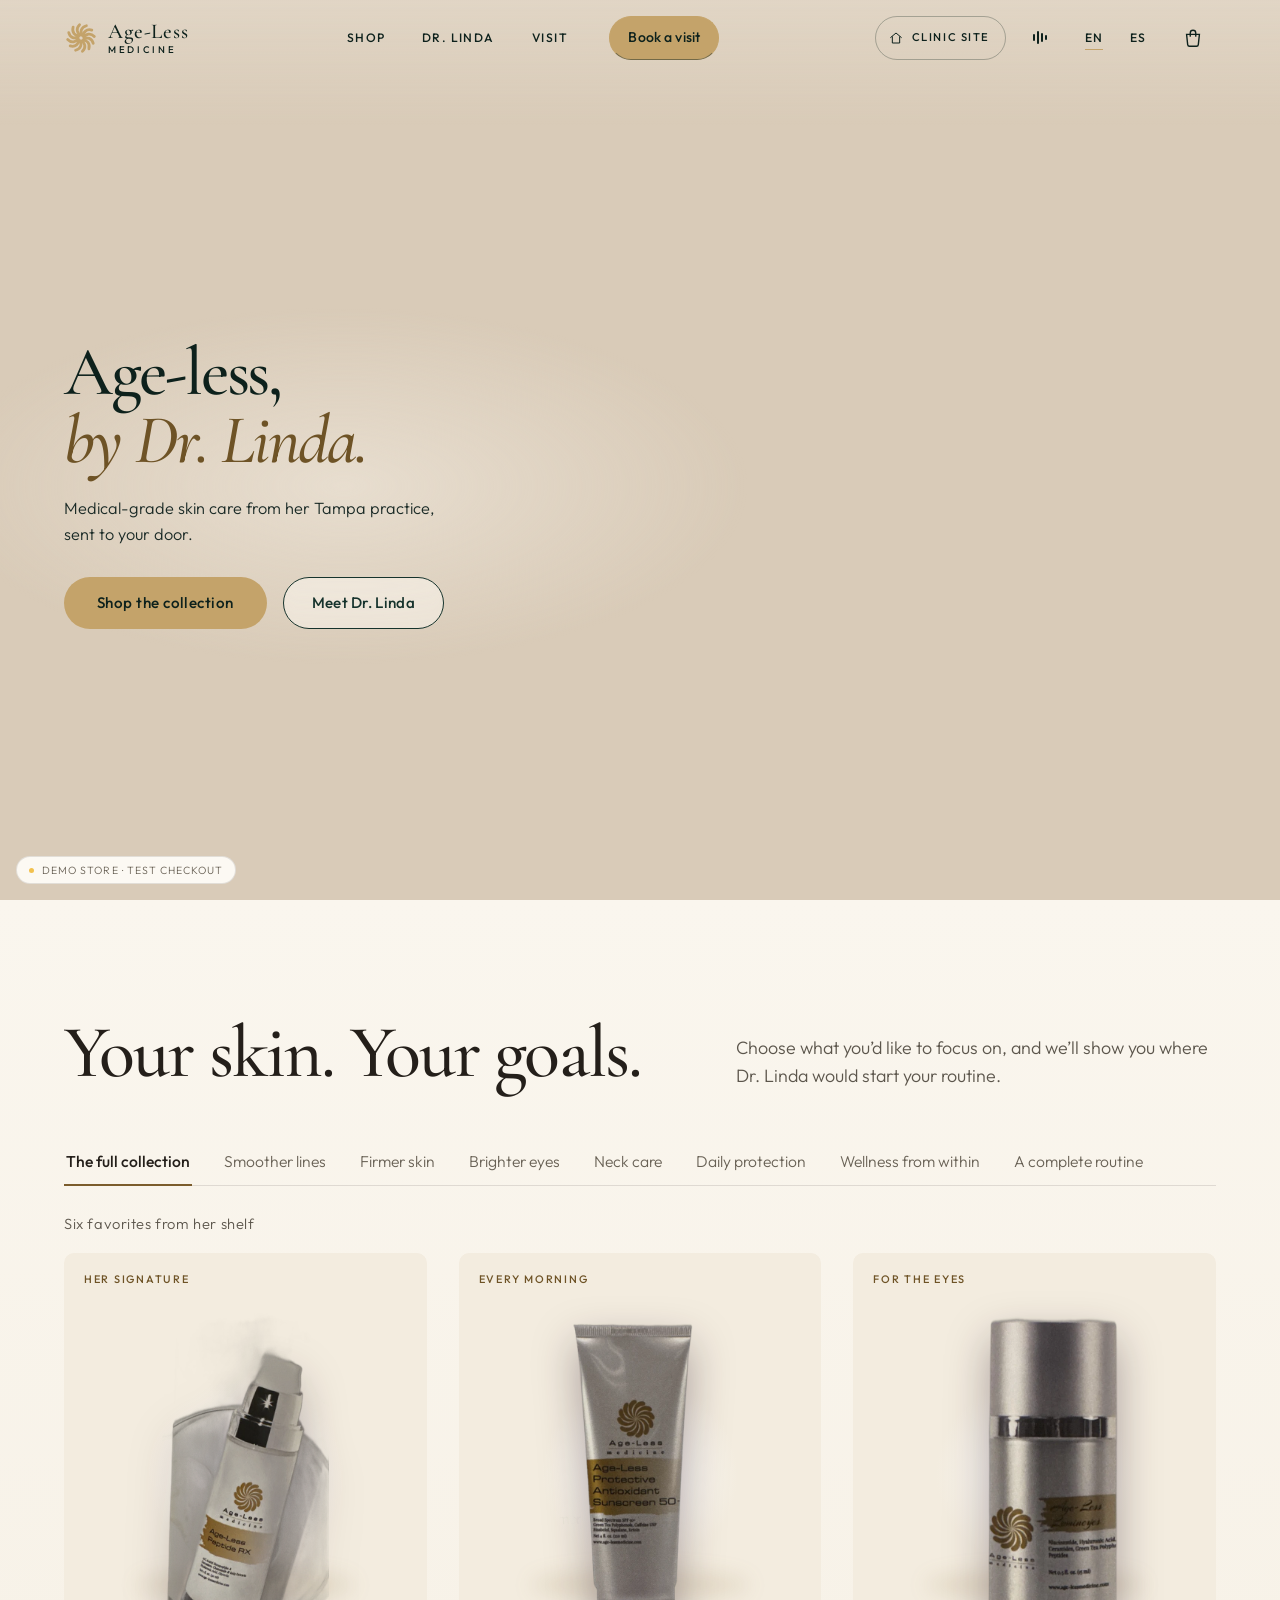
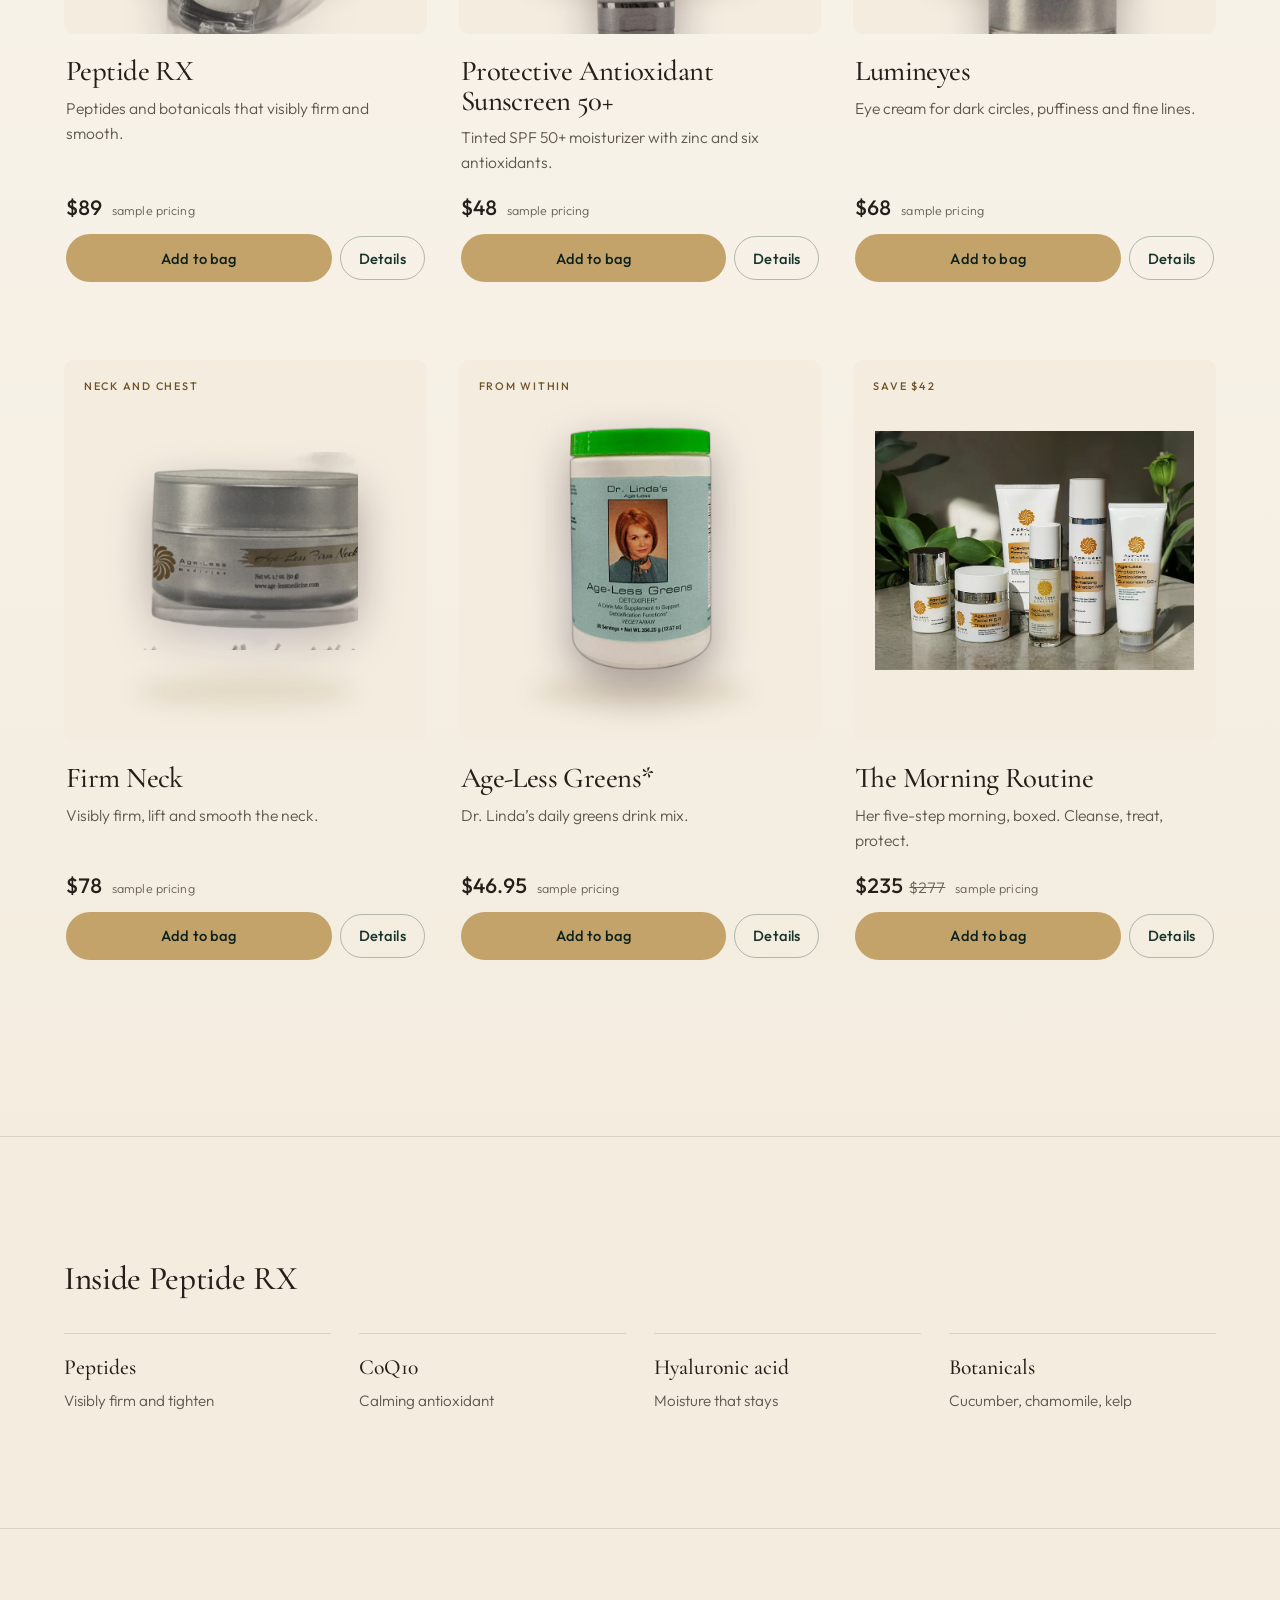
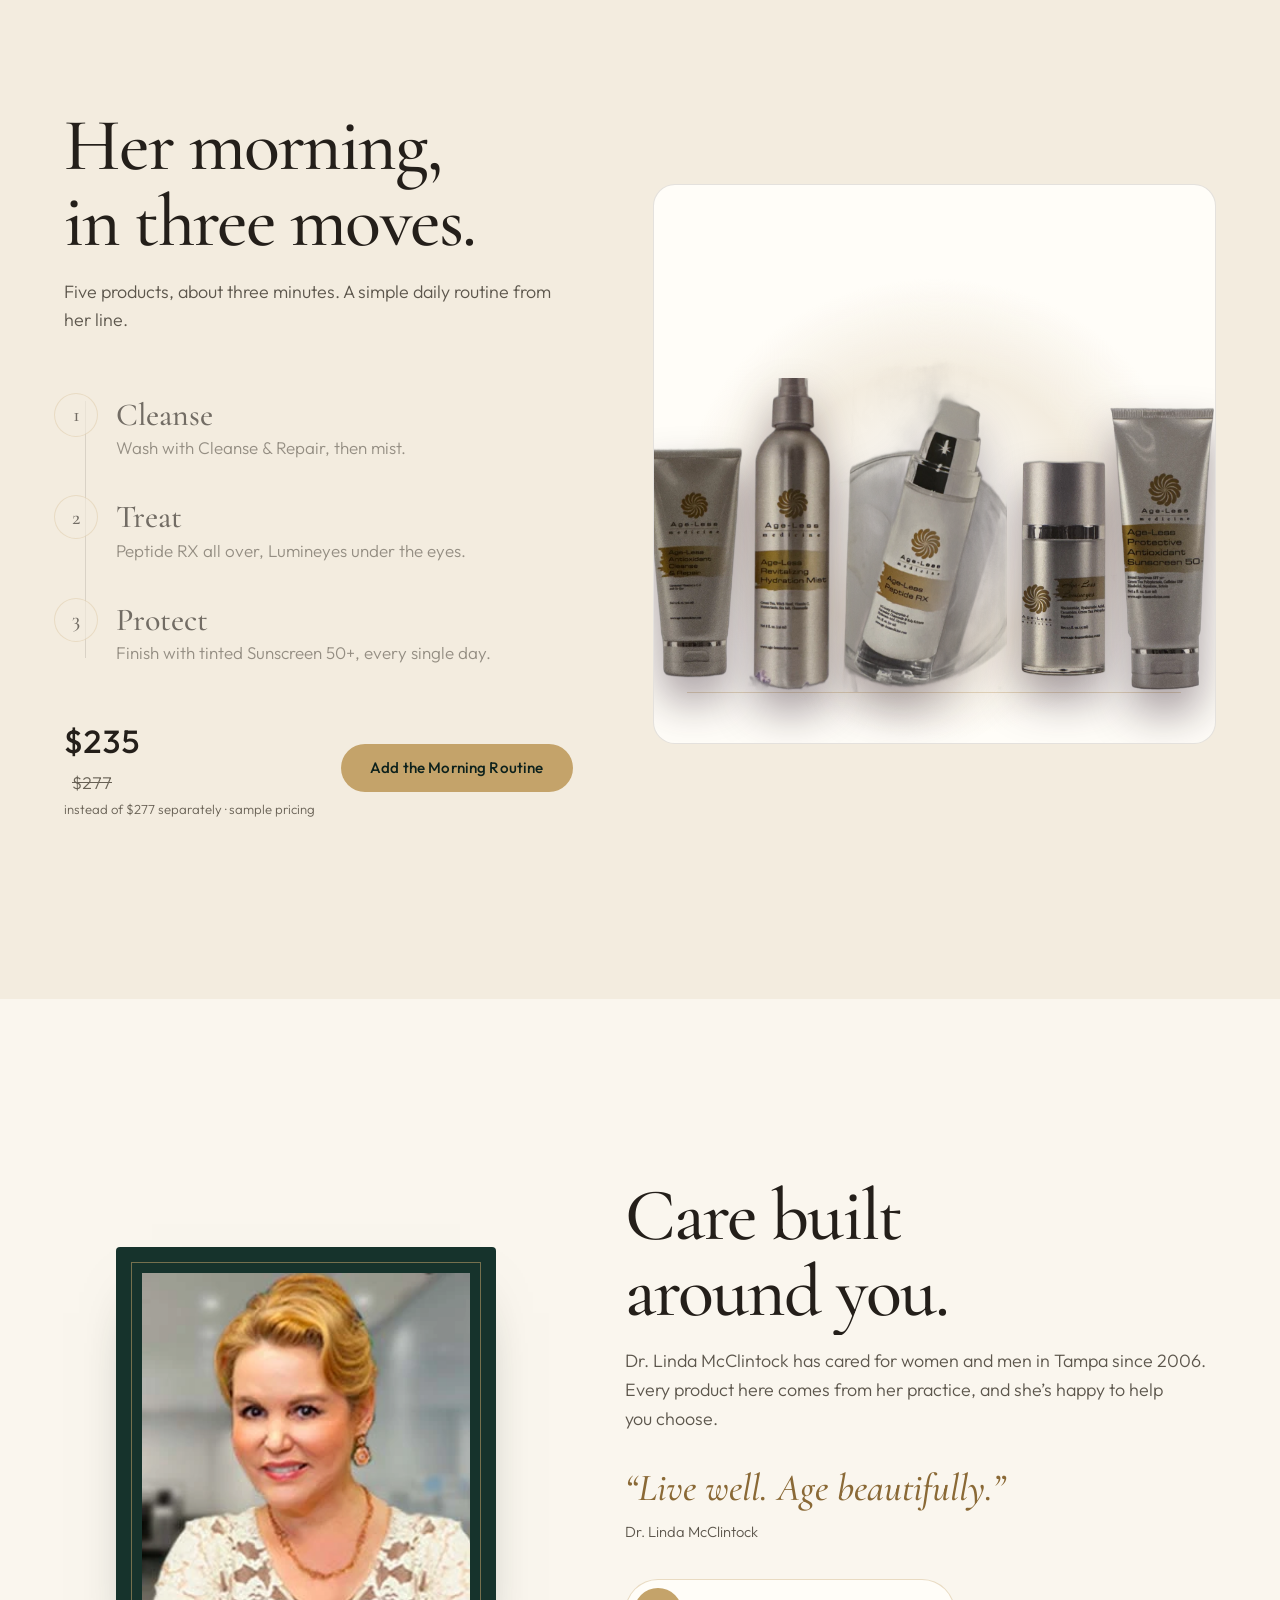
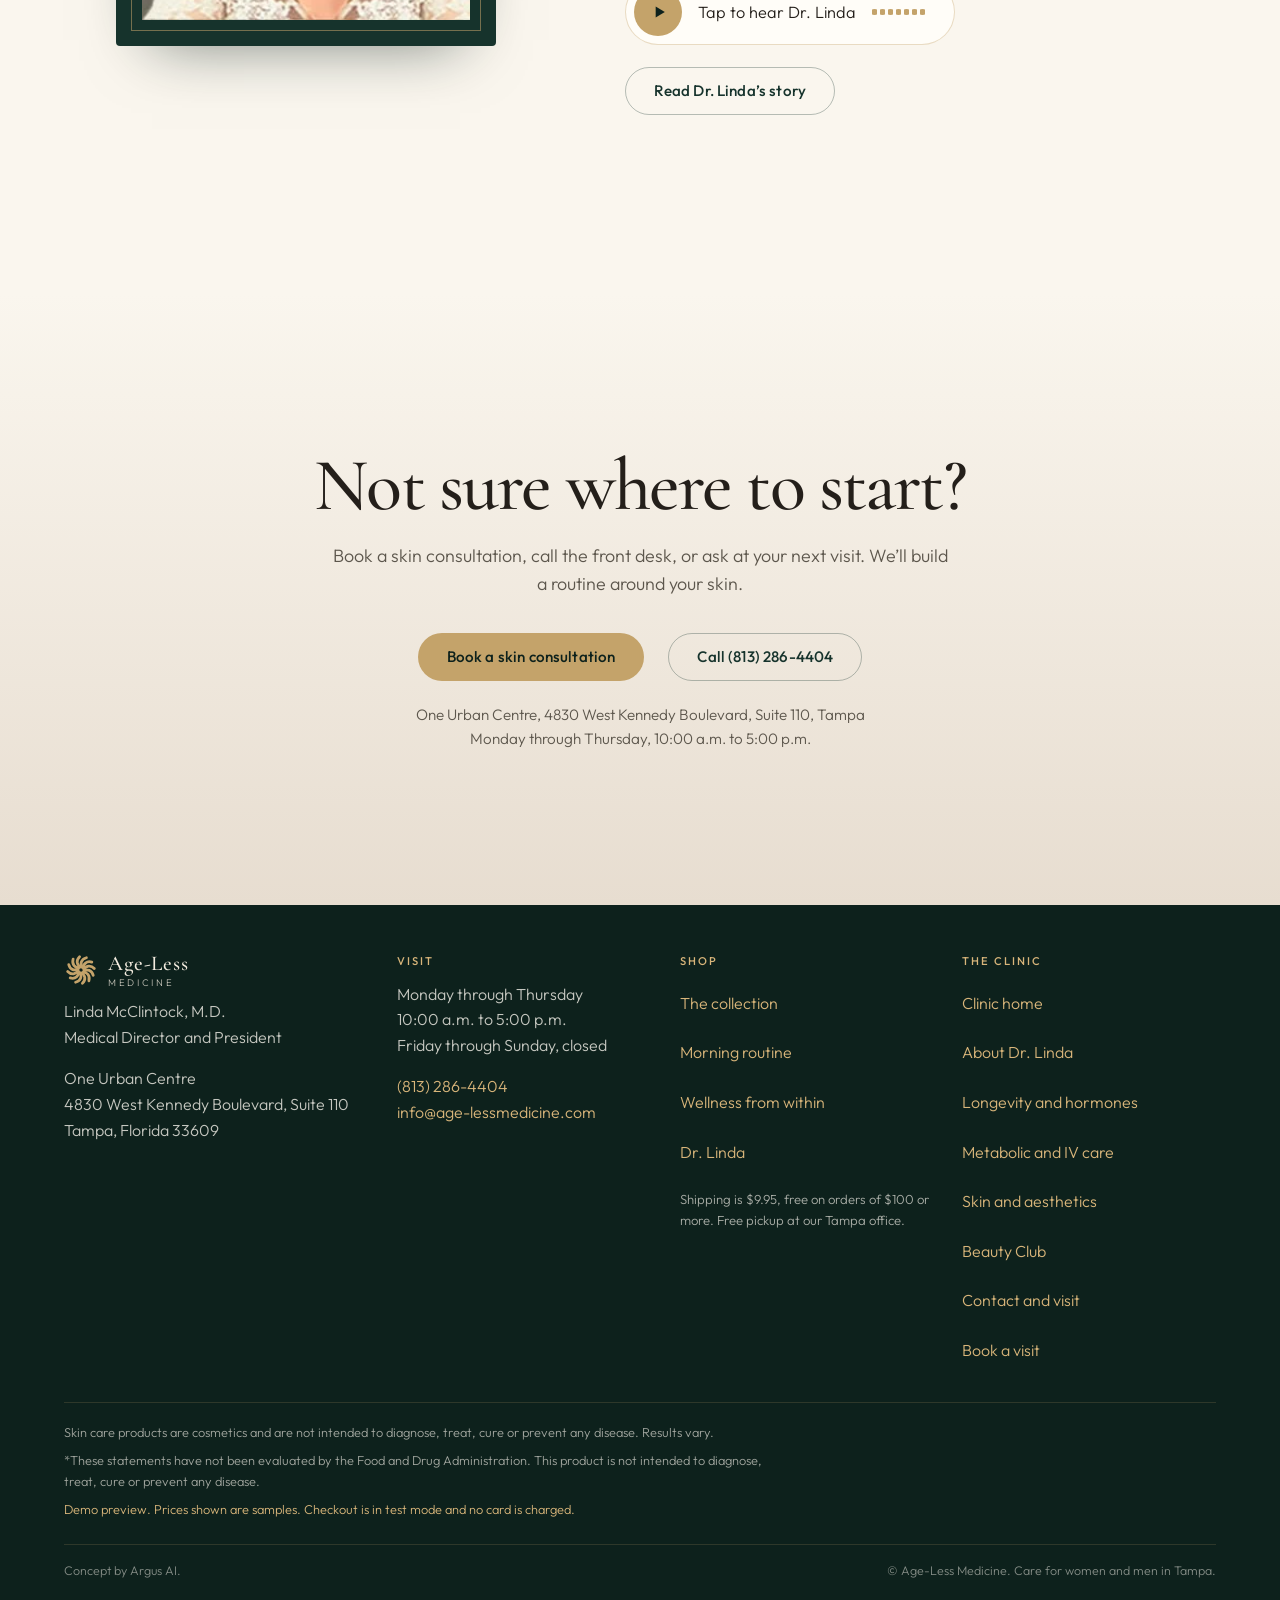
==== commit 0d3842e3: "Draft: calm treatment on all treatment pages (fewer labels, list rows, bigger headlines), her gold s" ====
--- a/site/index.html
+++ b/site/index.html
@@ -30,12 +30,12 @@
 <link rel="preload" href="assets/fonts/CormorantGaramond-500.woff2" as="font" type="font/woff2" crossorigin>
 <link rel="preload" href="assets/fonts/CormorantGaramond-500i.woff2" as="font" type="font/woff2" crossorigin>
 <link rel="preload" href="assets/fonts/Outfit-300.woff2" as="font" type="font/woff2" crossorigin>
-<link rel="stylesheet" href="assets/fonts.css?v=20261121-upscale">
-<link rel="stylesheet" href="assets/css/style.css?v=20261121-upscale">
-<link rel="stylesheet" href="assets/css/heroes.css?v=20261121-upscale">
-<link rel="stylesheet" href="assets/css/unify.css?v=20261121-upscale">
-<link rel="stylesheet" href="assets/css/premium.css?v=20261121-upscale">
-<link rel="stylesheet" href="assets/css/upscale.css?v=20261121-upscale">
+<link rel="stylesheet" href="assets/fonts.css?v=20261122-up2">
+<link rel="stylesheet" href="assets/css/style.css?v=20261122-up2">
+<link rel="stylesheet" href="assets/css/heroes.css?v=20261122-up2">
+<link rel="stylesheet" href="assets/css/unify.css?v=20261122-up2">
+<link rel="stylesheet" href="assets/css/premium.css?v=20261122-up2">
+<link rel="stylesheet" href="assets/css/upscale.css?v=20261122-up2">
 <!-- LAYOUT: clean landing is the default. Add ?layout=full to see the original motion-heavy hero for comparison. -->
 <script>(function(){var q=new URLSearchParams(location.search),d=document.documentElement;d.setAttribute('data-layout', q.get('layout') === 'full' ? 'full' : 'clean');
 /* HERO MOCKUPS (2026-11-14): ?hero=a..e previews five first-screen directions. No param = B (Editorial), Vito's pick 2026-11-14. ?hero=now shows the earlier dark green clean hero. */
@@ -49,7 +49,7 @@
 
 <!-- Intro curtain: the gold mark draws, then lifts. Under 1.6s, skipped for reduced motion. -->
 <div class="intro" id="intro" aria-hidden="true">
-  <svg class="intro-mark" viewBox="0 0 48 48"><circle class="ring-c" cx="24" cy="24" r="22.2" fill="none" stroke="currentColor" stroke-width="0.8"/><g class="petals" fill="currentColor"><circle cx="24" cy="24" r="3.1"/><ellipse cx="24" cy="13.2" rx="3.2" ry="7.2"/><ellipse cx="24" cy="34.8" rx="3.2" ry="7.2"/><ellipse cx="13.2" cy="24" rx="7.2" ry="3.2"/><ellipse cx="34.8" cy="24" rx="7.2" ry="3.2"/></g></svg>
+  <svg class="intro-mark" viewBox="0 0 48 48"><g class="petals"><g transform="translate(48 0) scale(-1 1)" fill="none" stroke="currentColor" stroke-width="3.9" stroke-linecap="round"><path d="M24 19.8 C 30 17.5, 31.5 10.5, 26 5.2" transform="rotate(0 24 24)"/><path d="M24 19.8 C 30 17.5, 31.5 10.5, 26 5.2" transform="rotate(30 24 24)"/><path d="M24 19.8 C 30 17.5, 31.5 10.5, 26 5.2" transform="rotate(60 24 24)"/><path d="M24 19.8 C 30 17.5, 31.5 10.5, 26 5.2" transform="rotate(90 24 24)"/><path d="M24 19.8 C 30 17.5, 31.5 10.5, 26 5.2" transform="rotate(120 24 24)"/><path d="M24 19.8 C 30 17.5, 31.5 10.5, 26 5.2" transform="rotate(150 24 24)"/><path d="M24 19.8 C 30 17.5, 31.5 10.5, 26 5.2" transform="rotate(180 24 24)"/><path d="M24 19.8 C 30 17.5, 31.5 10.5, 26 5.2" transform="rotate(210 24 24)"/><path d="M24 19.8 C 30 17.5, 31.5 10.5, 26 5.2" transform="rotate(240 24 24)"/><path d="M24 19.8 C 30 17.5, 31.5 10.5, 26 5.2" transform="rotate(270 24 24)"/><path d="M24 19.8 C 30 17.5, 31.5 10.5, 26 5.2" transform="rotate(300 24 24)"/><path d="M24 19.8 C 30 17.5, 31.5 10.5, 26 5.2" transform="rotate(330 24 24)"/></g></g></svg>
   <div class="intro-word brand-text"><span class="brand-name">Age-Less</span><span class="brand-sub">Medicine</span></div>
 </div>
 
@@ -57,10 +57,7 @@
 
 <header class="top" id="top">
   <a class="brand" href="../index.html" data-main-site data-main-aria="brand_aria" aria-label="Age-Less Medicine, clinic home">
-    <svg class="brand-mark" viewBox="0 0 48 48" aria-hidden="true">
-      <circle cx="24" cy="24" r="22.2" fill="none" stroke="currentColor" stroke-width="1" opacity="0.45"/>
-      <g fill="currentColor"><circle cx="24" cy="24" r="3.1"/><ellipse cx="24" cy="13.2" rx="3.2" ry="7.2"/><ellipse cx="24" cy="34.8" rx="3.2" ry="7.2"/><ellipse cx="13.2" cy="24" rx="7.2" ry="3.2"/><ellipse cx="34.8" cy="24" rx="7.2" ry="3.2"/></g>
-    </svg>
+    <svg class="brand-mark brand-swirl" viewBox="0 0 48 48" aria-hidden="true"><g transform="translate(48 0) scale(-1 1)" fill="none" stroke="currentColor" stroke-width="3.9" stroke-linecap="round"><path d="M24 19.8 C 30 17.5, 31.5 10.5, 26 5.2" transform="rotate(0 24 24)"/><path d="M24 19.8 C 30 17.5, 31.5 10.5, 26 5.2" transform="rotate(30 24 24)"/><path d="M24 19.8 C 30 17.5, 31.5 10.5, 26 5.2" transform="rotate(60 24 24)"/><path d="M24 19.8 C 30 17.5, 31.5 10.5, 26 5.2" transform="rotate(90 24 24)"/><path d="M24 19.8 C 30 17.5, 31.5 10.5, 26 5.2" transform="rotate(120 24 24)"/><path d="M24 19.8 C 30 17.5, 31.5 10.5, 26 5.2" transform="rotate(150 24 24)"/><path d="M24 19.8 C 30 17.5, 31.5 10.5, 26 5.2" transform="rotate(180 24 24)"/><path d="M24 19.8 C 30 17.5, 31.5 10.5, 26 5.2" transform="rotate(210 24 24)"/><path d="M24 19.8 C 30 17.5, 31.5 10.5, 26 5.2" transform="rotate(240 24 24)"/><path d="M24 19.8 C 30 17.5, 31.5 10.5, 26 5.2" transform="rotate(270 24 24)"/><path d="M24 19.8 C 30 17.5, 31.5 10.5, 26 5.2" transform="rotate(300 24 24)"/><path d="M24 19.8 C 30 17.5, 31.5 10.5, 26 5.2" transform="rotate(330 24 24)"/></g></svg>
     <span class="brand-text"><span class="brand-name">Age-Less</span><span class="brand-sub">Medicine</span></span>
   </a>
   <nav class="nav" id="shopNav" aria-label="Main">
@@ -331,10 +328,7 @@
   <div class="wrap foot-grid">
     <div>
       <a class="brand" href="../index.html" data-main-site data-main-aria="brand_aria" aria-label="Age-Less Medicine, clinic home">
-        <svg class="brand-mark" viewBox="0 0 48 48" aria-hidden="true">
-          <circle cx="24" cy="24" r="22.2" fill="none" stroke="currentColor" stroke-width="1" opacity="0.45"/>
-          <g fill="currentColor"><circle cx="24" cy="24" r="3.1"/><ellipse cx="24" cy="13.2" rx="3.2" ry="7.2"/><ellipse cx="24" cy="34.8" rx="3.2" ry="7.2"/><ellipse cx="13.2" cy="24" rx="7.2" ry="3.2"/><ellipse cx="34.8" cy="24" rx="7.2" ry="3.2"/></g>
-        </svg>
+        <svg class="brand-mark brand-swirl" viewBox="0 0 48 48" aria-hidden="true"><g transform="translate(48 0) scale(-1 1)" fill="none" stroke="currentColor" stroke-width="3.9" stroke-linecap="round"><path d="M24 19.8 C 30 17.5, 31.5 10.5, 26 5.2" transform="rotate(0 24 24)"/><path d="M24 19.8 C 30 17.5, 31.5 10.5, 26 5.2" transform="rotate(30 24 24)"/><path d="M24 19.8 C 30 17.5, 31.5 10.5, 26 5.2" transform="rotate(60 24 24)"/><path d="M24 19.8 C 30 17.5, 31.5 10.5, 26 5.2" transform="rotate(90 24 24)"/><path d="M24 19.8 C 30 17.5, 31.5 10.5, 26 5.2" transform="rotate(120 24 24)"/><path d="M24 19.8 C 30 17.5, 31.5 10.5, 26 5.2" transform="rotate(150 24 24)"/><path d="M24 19.8 C 30 17.5, 31.5 10.5, 26 5.2" transform="rotate(180 24 24)"/><path d="M24 19.8 C 30 17.5, 31.5 10.5, 26 5.2" transform="rotate(210 24 24)"/><path d="M24 19.8 C 30 17.5, 31.5 10.5, 26 5.2" transform="rotate(240 24 24)"/><path d="M24 19.8 C 30 17.5, 31.5 10.5, 26 5.2" transform="rotate(270 24 24)"/><path d="M24 19.8 C 30 17.5, 31.5 10.5, 26 5.2" transform="rotate(300 24 24)"/><path d="M24 19.8 C 30 17.5, 31.5 10.5, 26 5.2" transform="rotate(330 24 24)"/></g></svg>
         <span class="brand-text"><span class="brand-name">Age-Less</span><span class="brand-sub">Medicine</span></span>
       </a>
       <p>Linda McClintock, M.D.<br><span data-i18n="f_director">Medical Director and President</span></p>
@@ -499,12 +493,12 @@
 
 <div class="toast" id="toast" role="status" aria-live="polite"></div>
 
-<script src="assets/js/data.js?v=20261121-upscale"></script>
-<script src="assets/js/heroes.js?v=20261121-upscale"></script>
-<script src="assets/js/shopify.js?v=20261121-upscale"></script>
-<script src="assets/js/motion.js?v=20261121-upscale"></script>
-<script src="assets/js/app.js?v=20261121-upscale"></script>
-<script src="assets/js/premium.js?v=20261121-upscale"></script>
-<script src="assets/js/upscale.js?v=20261121-upscale"></script>
+<script src="assets/js/data.js?v=20261122-up2"></script>
+<script src="assets/js/heroes.js?v=20261122-up2"></script>
+<script src="assets/js/shopify.js?v=20261122-up2"></script>
+<script src="assets/js/motion.js?v=20261122-up2"></script>
+<script src="assets/js/app.js?v=20261122-up2"></script>
+<script src="assets/js/premium.js?v=20261122-up2"></script>
+<script src="assets/js/upscale.js?v=20261122-up2"></script>
 </body>
 </html>
--- a/site/assets/css/upscale.css
+++ b/site/assets/css/upscale.css
@@ -42,3 +42,6 @@
 html.up-fade .up-f { opacity: 0; transform: translate3d(0, 14px, 0); transition: opacity 0.9s cubic-bezier(0.22, 0.61, 0.36, 1), transform 0.9s cubic-bezier(0.22, 0.61, 0.36, 1); }
 html.up-fade .up-f.up-in { opacity: 1; transform: none; }
 @media (prefers-reduced-motion: reduce) { html.up-fade .up-f { opacity: 1 !important; transform: none !important; transition: none !important; } }
+
+/* Header swirl reads a touch stronger on the photo hero */
+.top .brand-mark.brand-swirl { color: #9a7530; }
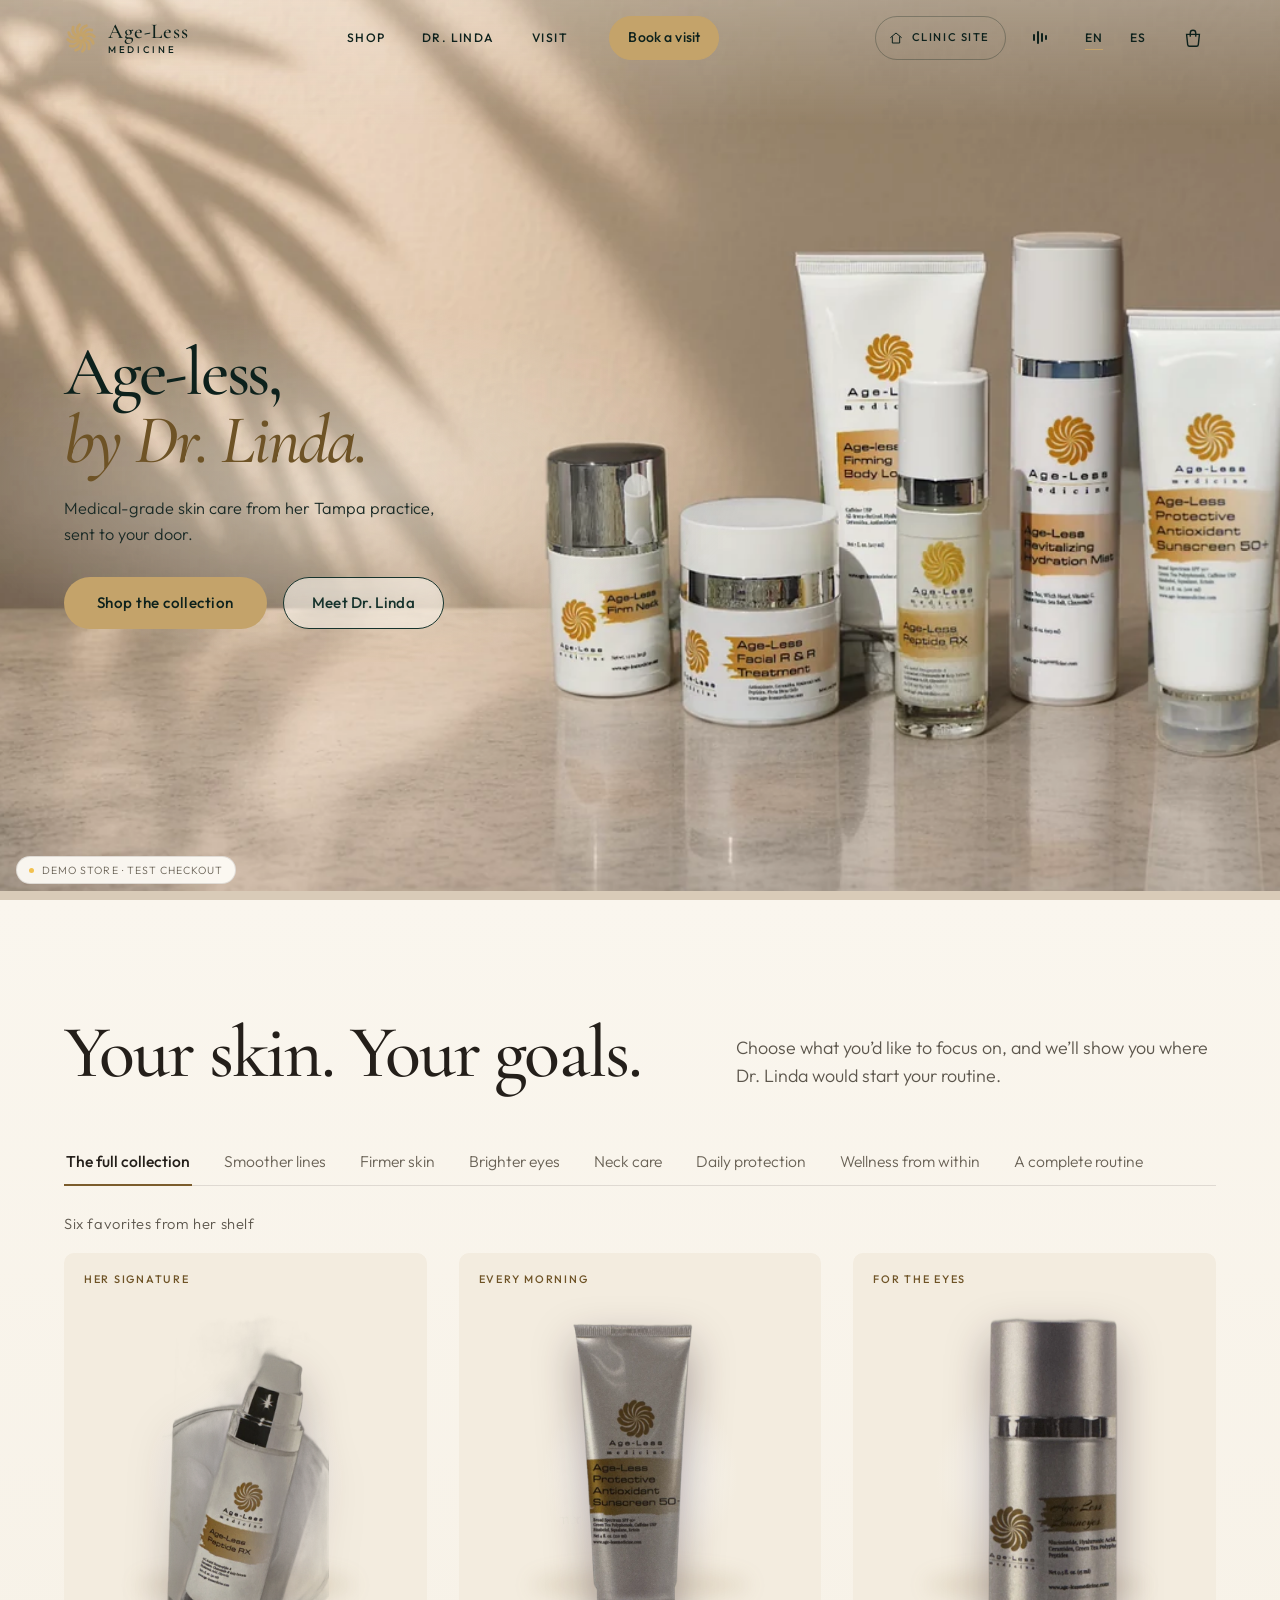
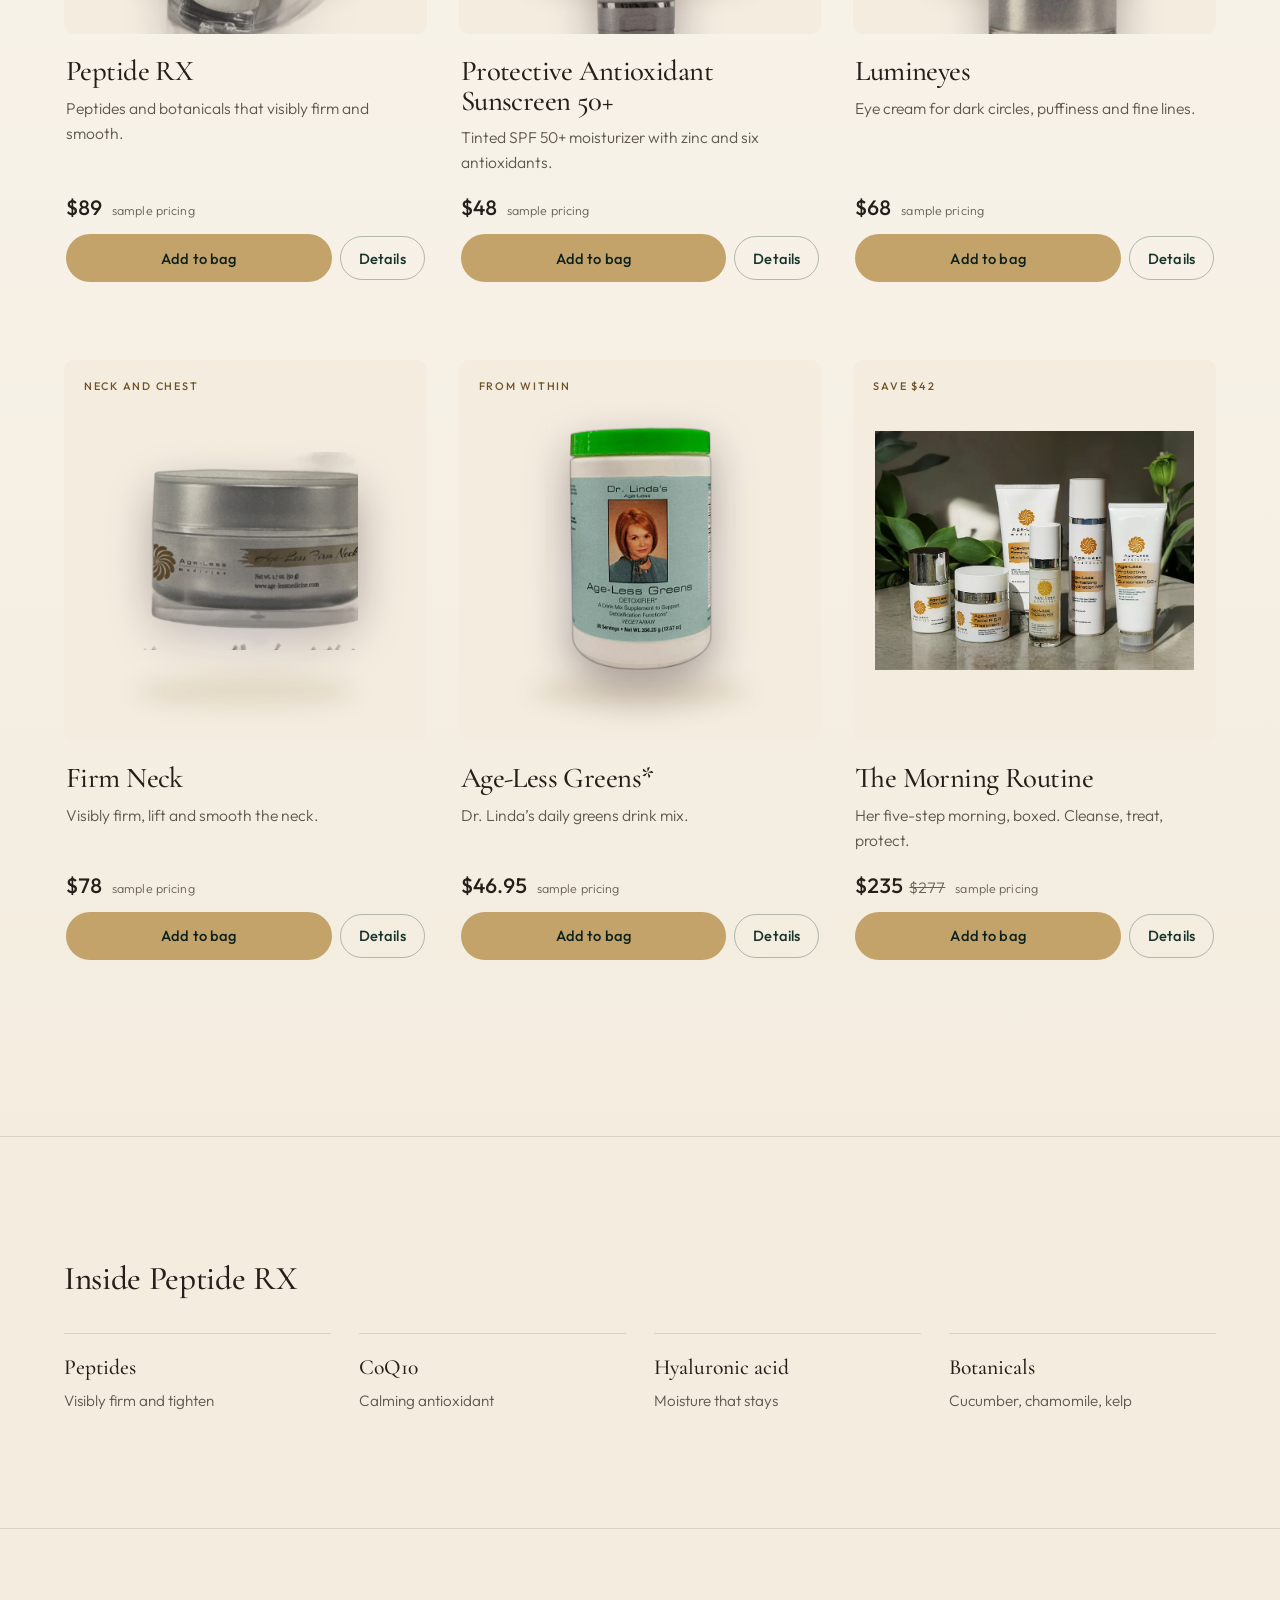
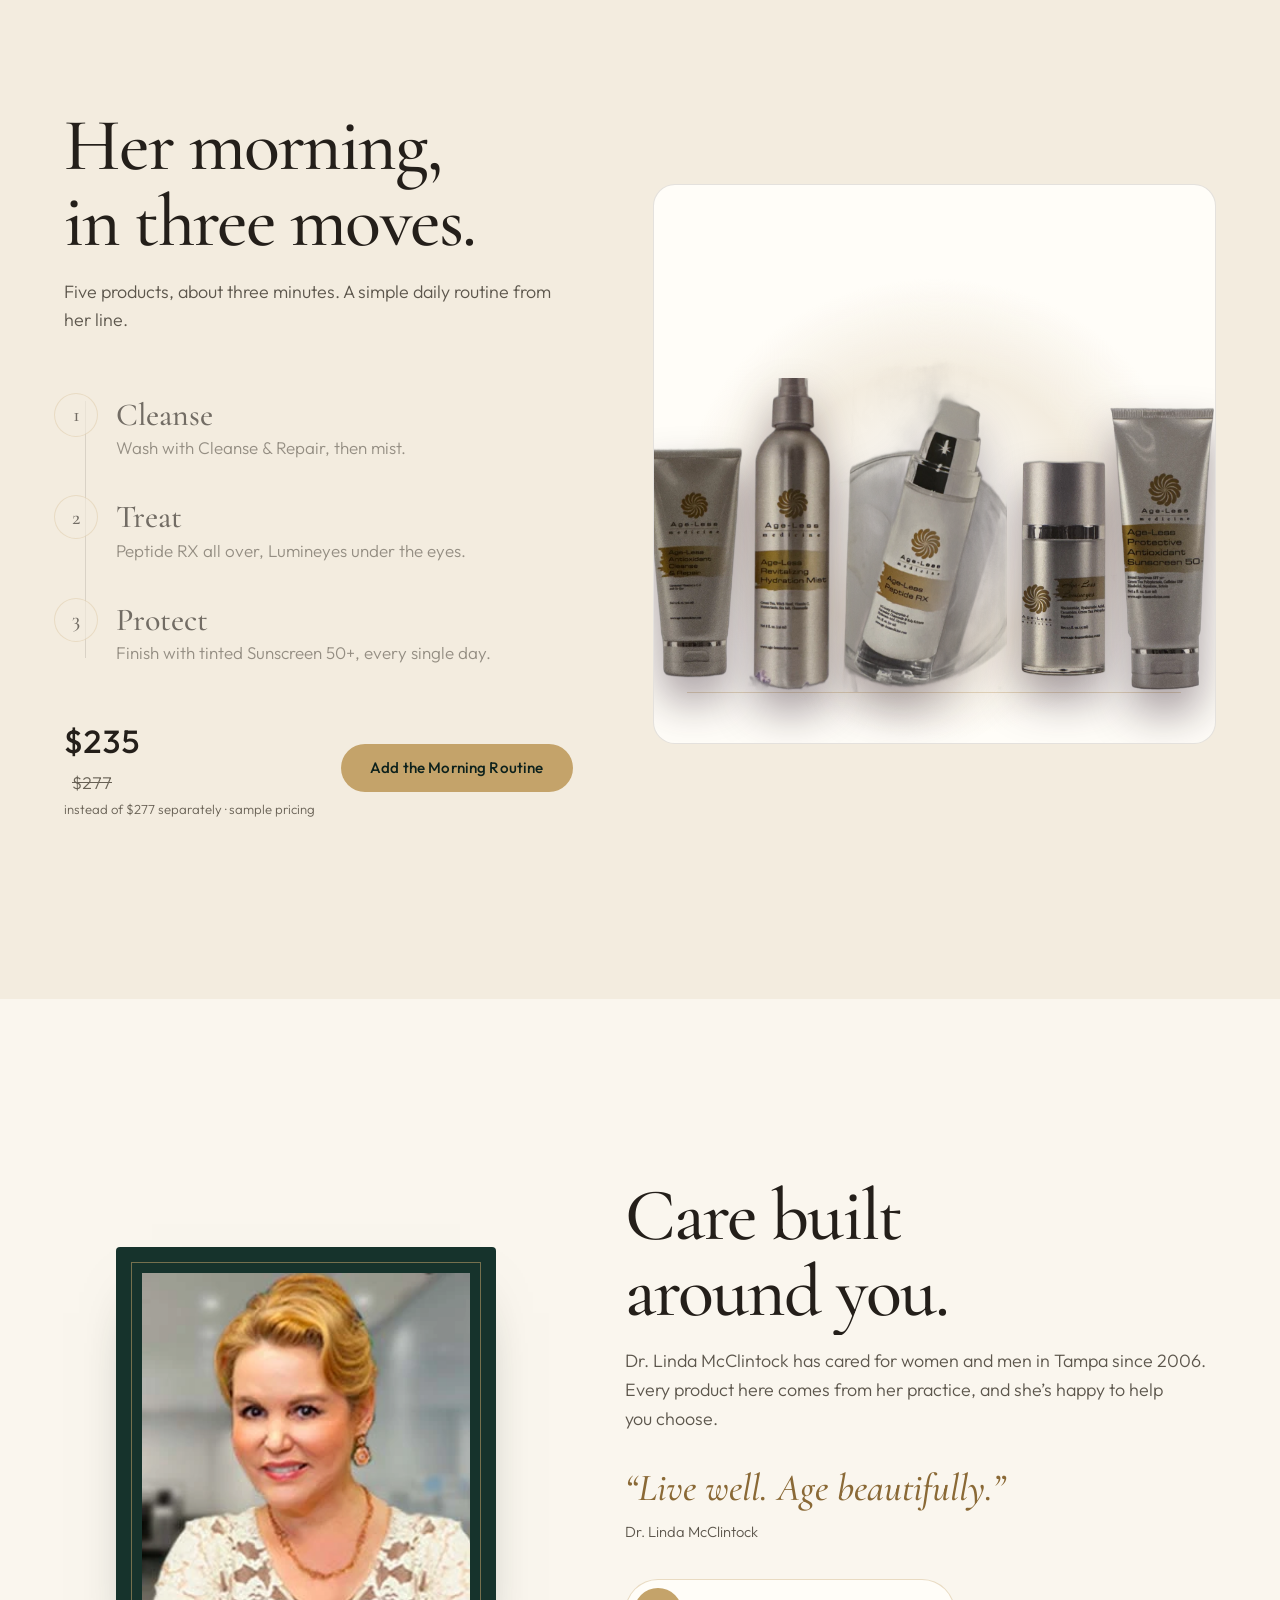
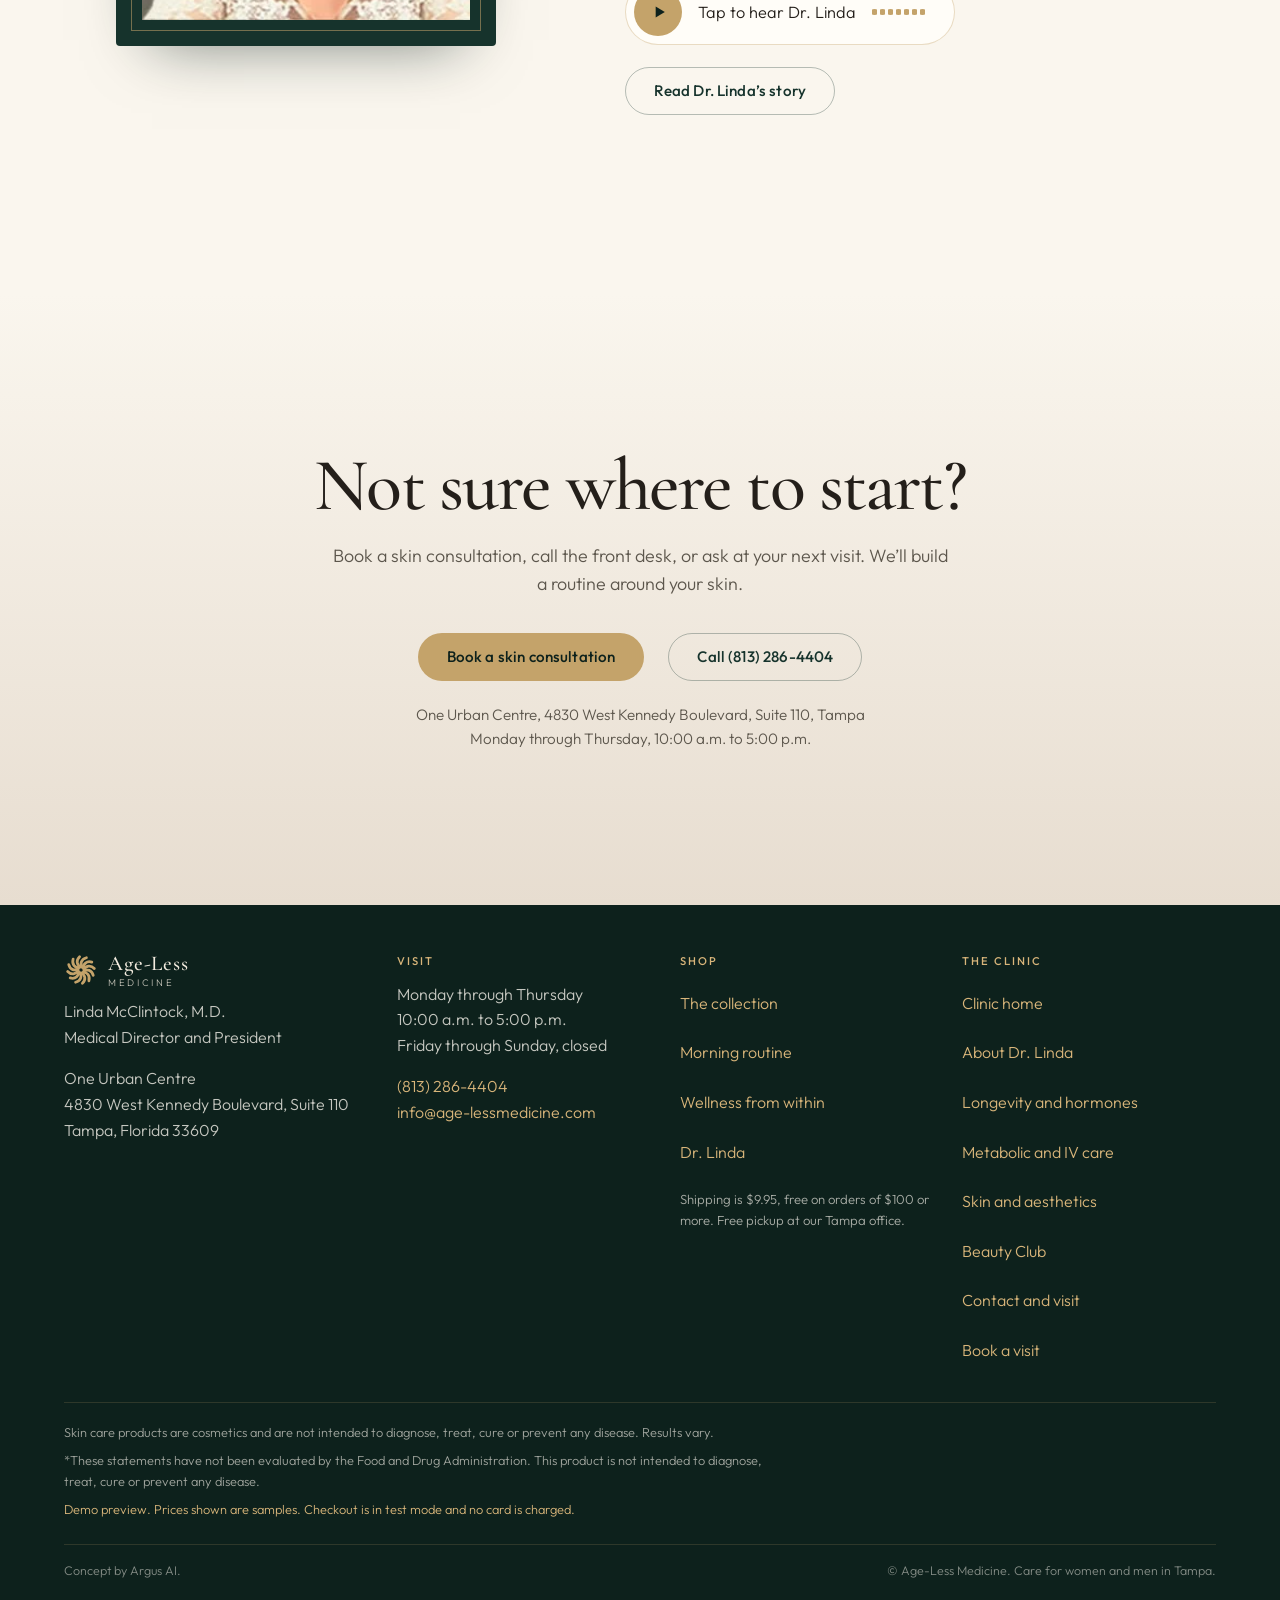
==== commit a1725ed8: "Draft: shop reads name, price, photo and stock live from Shopify Storefront API (Spanish names when " ====
--- a/site/index.html
+++ b/site/index.html
@@ -30,12 +30,12 @@
 <link rel="preload" href="assets/fonts/CormorantGaramond-500.woff2" as="font" type="font/woff2" crossorigin>
 <link rel="preload" href="assets/fonts/CormorantGaramond-500i.woff2" as="font" type="font/woff2" crossorigin>
 <link rel="preload" href="assets/fonts/Outfit-300.woff2" as="font" type="font/woff2" crossorigin>
-<link rel="stylesheet" href="assets/fonts.css?v=20261122-up2">
-<link rel="stylesheet" href="assets/css/style.css?v=20261122-up2">
-<link rel="stylesheet" href="assets/css/heroes.css?v=20261122-up2">
-<link rel="stylesheet" href="assets/css/unify.css?v=20261122-up2">
-<link rel="stylesheet" href="assets/css/premium.css?v=20261122-up2">
-<link rel="stylesheet" href="assets/css/upscale.css?v=20261122-up2">
+<link rel="stylesheet" href="assets/fonts.css?v=20261122-feed">
+<link rel="stylesheet" href="assets/css/style.css?v=20261122-feed">
+<link rel="stylesheet" href="assets/css/heroes.css?v=20261122-feed">
+<link rel="stylesheet" href="assets/css/unify.css?v=20261122-feed">
+<link rel="stylesheet" href="assets/css/premium.css?v=20261122-feed">
+<link rel="stylesheet" href="assets/css/upscale.css?v=20261122-feed">
 <!-- LAYOUT: clean landing is the default. Add ?layout=full to see the original motion-heavy hero for comparison. -->
 <script>(function(){var q=new URLSearchParams(location.search),d=document.documentElement;d.setAttribute('data-layout', q.get('layout') === 'full' ? 'full' : 'clean');
 /* HERO MOCKUPS (2026-11-14): ?hero=a..e previews five first-screen directions. No param = B (Editorial), Vito's pick 2026-11-14. ?hero=now shows the earlier dark green clean hero. */
@@ -208,7 +208,7 @@
         </h1>
         <p class="hero-sub fade-in" data-i18n="hero_sub">The same products she trusts in the treatment room, chosen for your skin and sent to your door.</p>
         <div class="hero-ctas fade-in">
-          <button class="btn gold" type="button" data-open="peptide-rx"><span data-i18n="hero_cta">Shop Peptide RX</span> <span class="price-chip"><span data-price="89"></span></span></button>
+          <button class="btn gold" type="button" data-open="peptide-rx"><span data-i18n="hero_cta">Shop Peptide RX</span> <span class="price-chip"><span data-price="89" data-live-price="peptide-rx"></span></span></button>
           <a class="btn ghost" href="#shop" data-i18n="hero_cta2">Shop by skin goal</a>
         </div>
         <p class="hero-foot fade-in" data-i18n="hero_kicker_line">Medical-grade skin care from her Tampa practice</p>
@@ -275,7 +275,7 @@
           <li class="step" data-step="2"><span class="n">3</span><div><h3 data-i18n="step_3">Protect</h3><p data-i18n="step_3b">Finish with tinted Sunscreen 50+, every single day.</p></div></li>
         </ol>
         <div class="routine-buy">
-          <div class="rp"><span class="big" data-price="235"></span> <s data-price="277"></s><small><span data-i18n="routine_price_note">instead of $277 separately</span> · <span data-i18n="sample">sample pricing</span></small></div>
+          <div class="rp"><span class="big" data-price="235" data-live-price="morning-routine"></span> <s data-price="277" data-live-compare="morning-routine"></s><small><span data-i18n="routine_price_note">instead of $277 separately</span> · <span data-i18n="sample">sample pricing</span></small></div>
           <button class="btn gold" type="button" data-add="morning-routine" data-i18n="routine_cta">Add the Morning Routine</button>
         </div>
       </div>
@@ -493,12 +493,12 @@
 
 <div class="toast" id="toast" role="status" aria-live="polite"></div>
 
-<script src="assets/js/data.js?v=20261122-up2"></script>
-<script src="assets/js/heroes.js?v=20261122-up2"></script>
-<script src="assets/js/shopify.js?v=20261122-up2"></script>
-<script src="assets/js/motion.js?v=20261122-up2"></script>
-<script src="assets/js/app.js?v=20261122-up2"></script>
-<script src="assets/js/premium.js?v=20261122-up2"></script>
-<script src="assets/js/upscale.js?v=20261122-up2"></script>
+<script src="assets/js/data.js?v=20261122-feed"></script>
+<script src="assets/js/heroes.js?v=20261122-feed"></script>
+<script src="assets/js/shopify.js?v=20261122-feed"></script>
+<script src="assets/js/motion.js?v=20261122-feed"></script>
+<script src="assets/js/app.js?v=20261122-feed"></script>
+<script src="assets/js/premium.js?v=20261122-feed"></script>
+<script src="assets/js/upscale.js?v=20261122-feed"></script>
 </body>
 </html>
--- a/site/assets/css/upscale.css
+++ b/site/assets/css/upscale.css
@@ -45,3 +45,16 @@
 
 /* Header swirl reads a touch stronger on the photo hero */
 .top .brand-mark.brand-swirl { color: #9a7530; }
+
+/* ---------- Live Shopify photos (shopify.js feed). Her Shopify photos sit on a cream square,
+   so they fill the card photo area edge to edge instead of showing a box. ---------- */
+.media img.sf-img { position: absolute; inset: 3% 4%; z-index: 1; width: 92%; height: 94%; max-width: none; max-height: none; object-fit: contain; filter: none; }
+.media:has(img.sf-img), .d-media.is-live { background: #f5f1e8 !important; }
+.media:has(img.sf-img)::before, .media:has(img.sf-img)::after { display: none !important; }
+.d-media.is-live img.sf-img { max-width: 86%; max-height: 86%; width: auto; height: auto; object-fit: contain; filter: none; }
+.thumb img[src*="cdn.shopify.com"] { object-fit: contain; mix-blend-mode: multiply; }
+.flyer[src*="cdn.shopify.com"] { mix-blend-mode: multiply; filter: none; }
+.stock { font-size: 0.78rem; letter-spacing: 0.04em; }
+.stock.out { color: #8a3b2e; }
+.stock.low { color: #7b5c2c; }
+.card .btn[disabled] { opacity: 0.55; cursor: not-allowed; }
